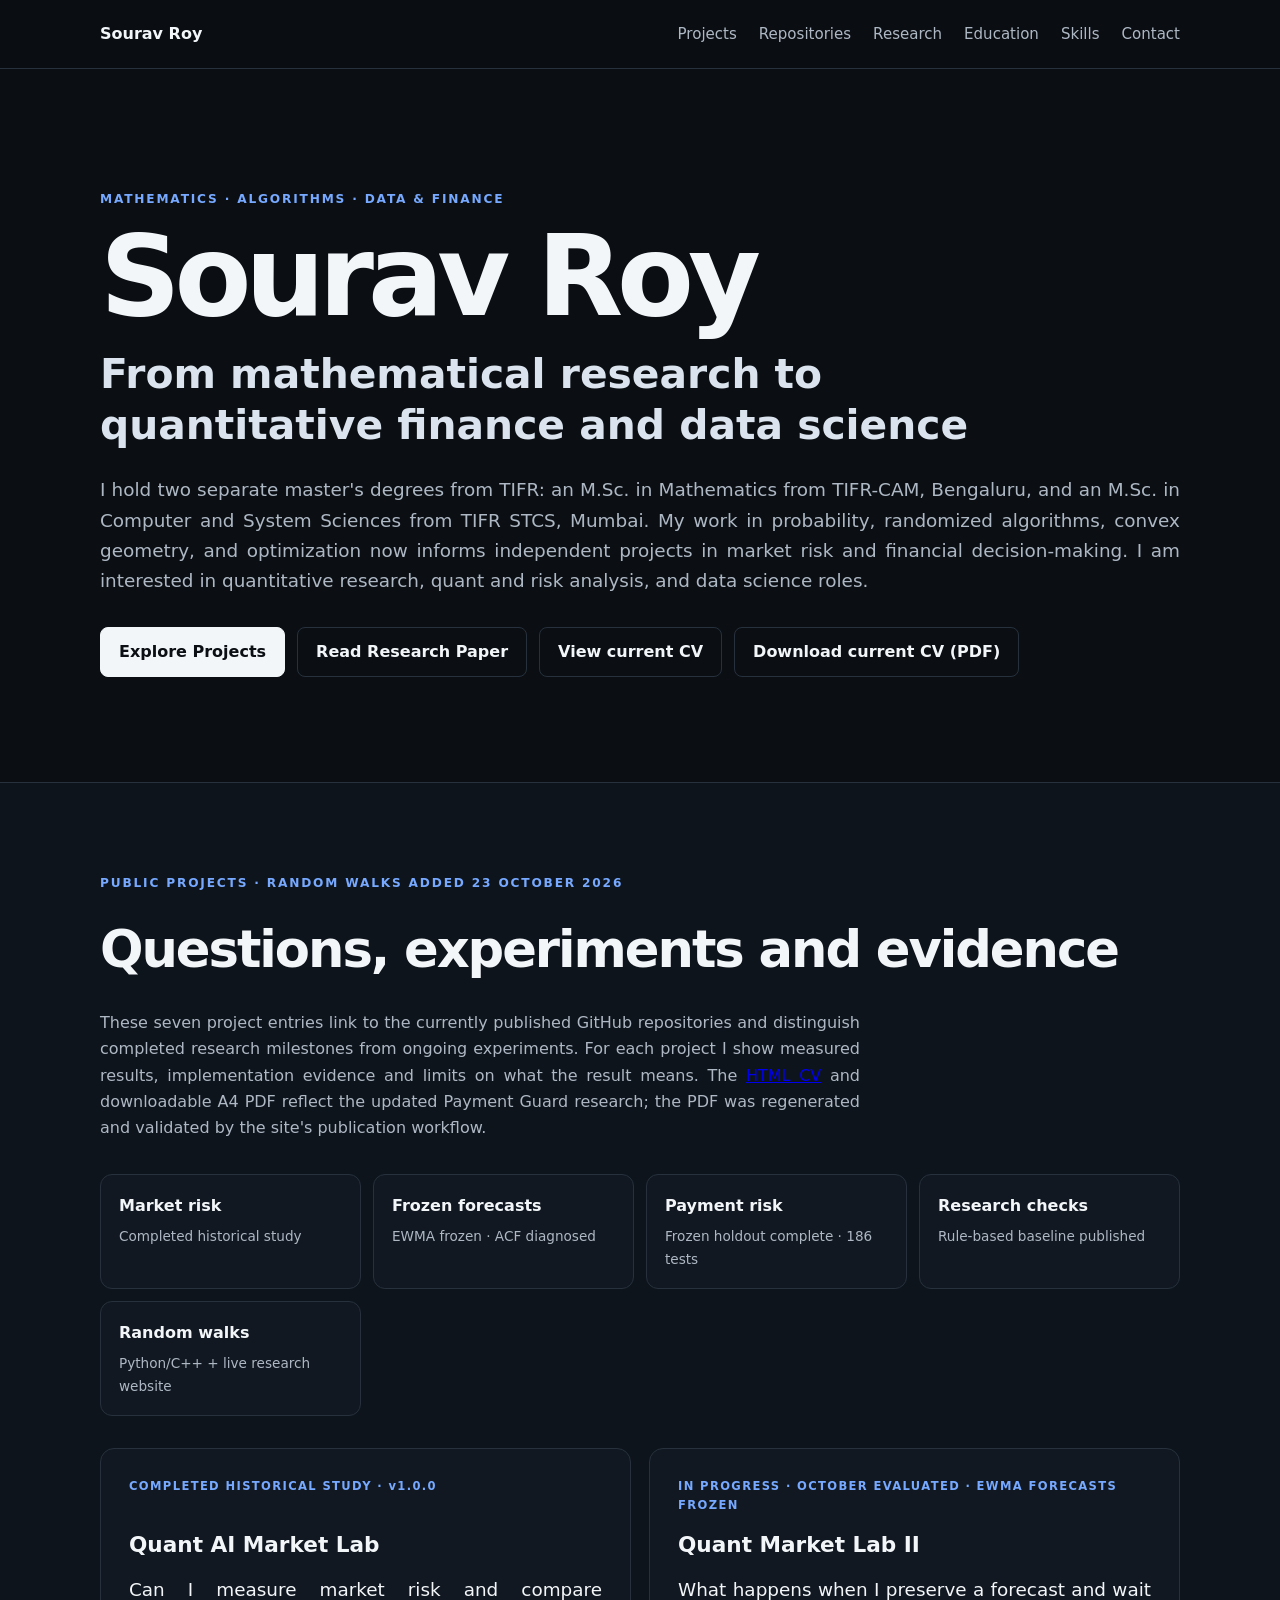
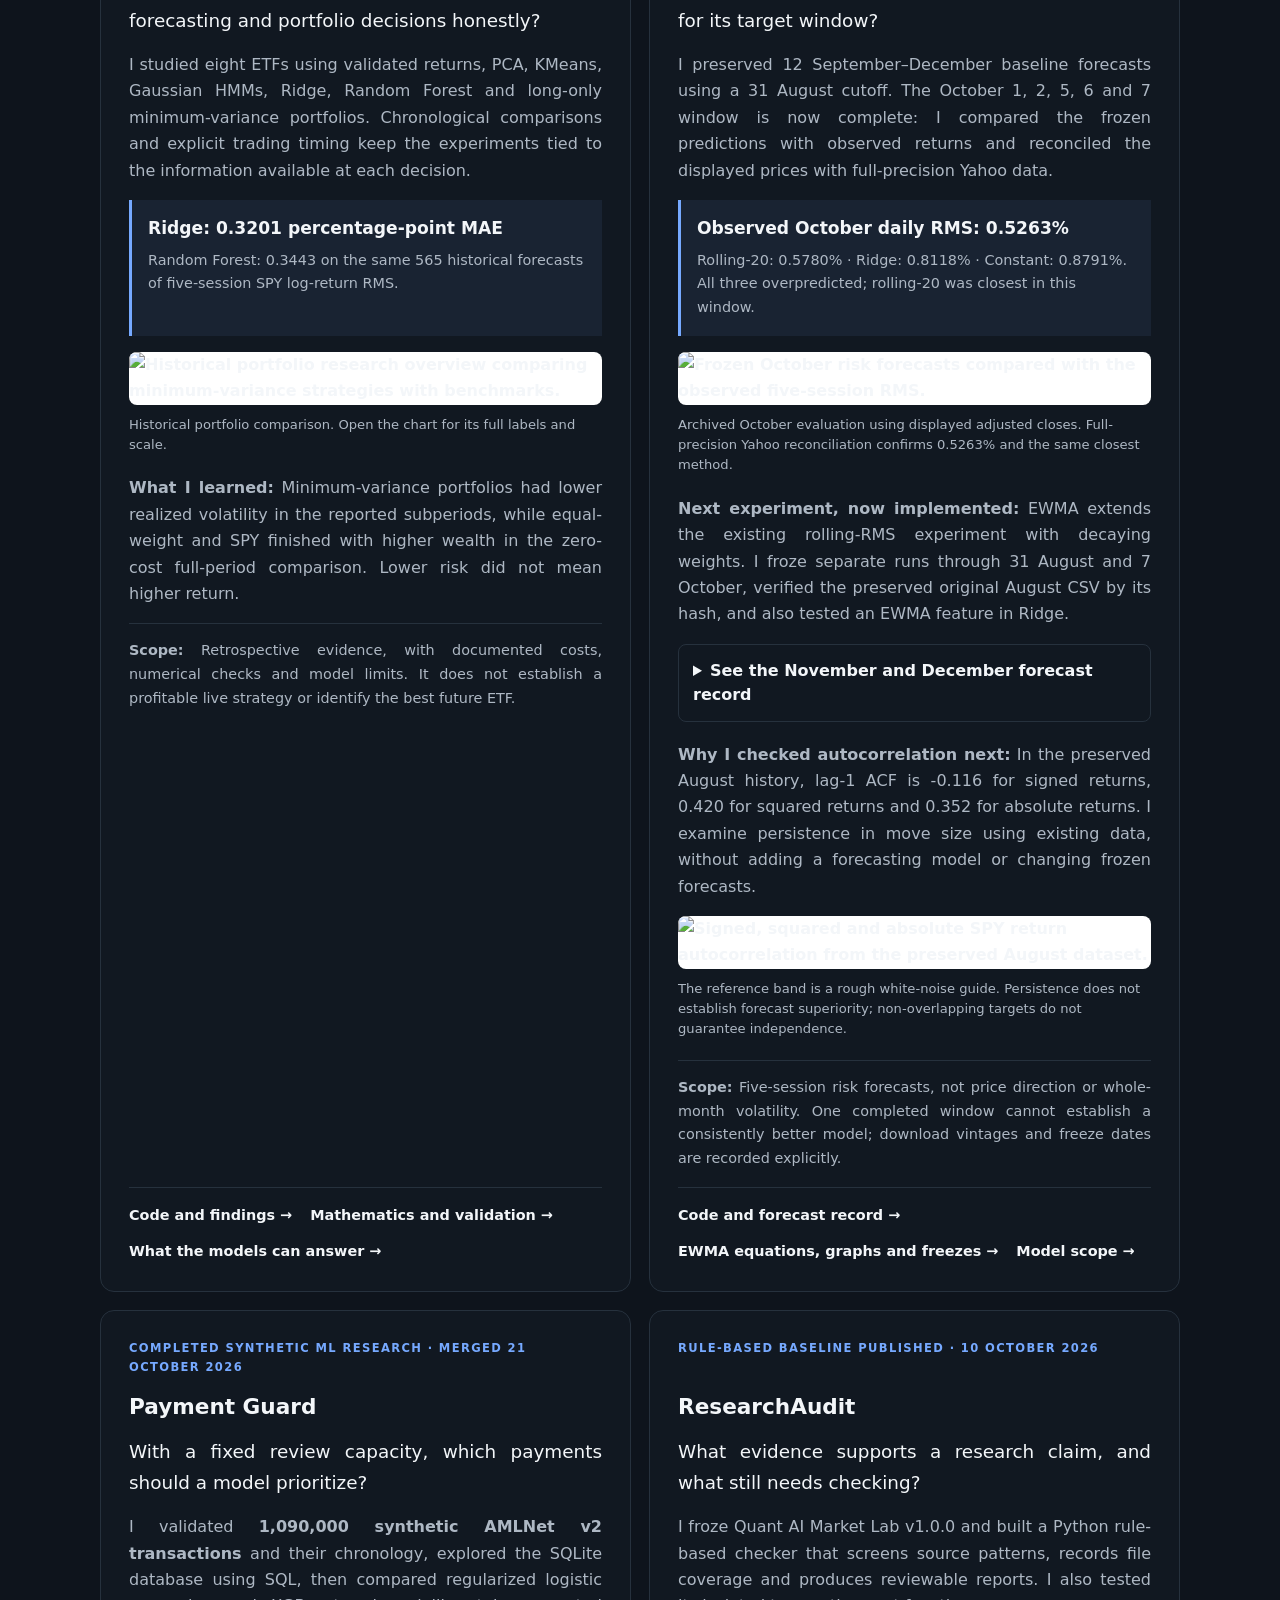
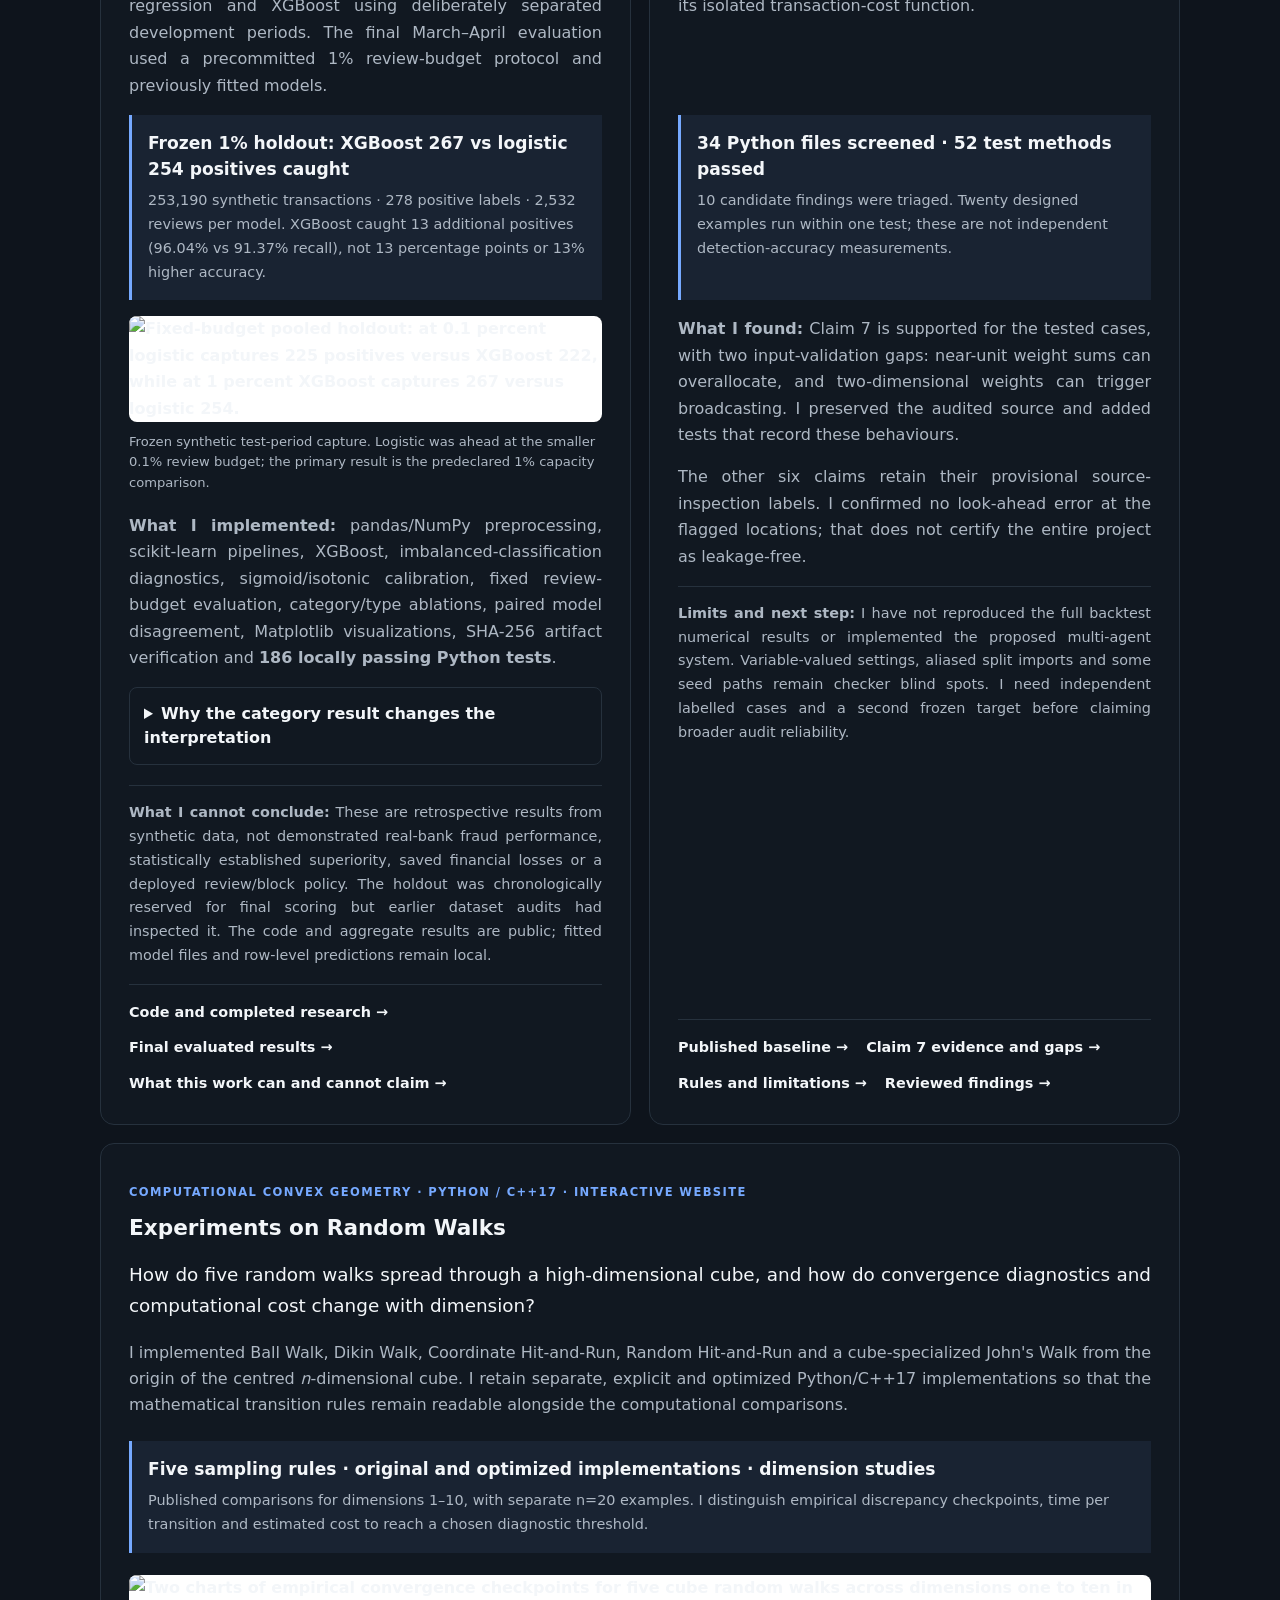
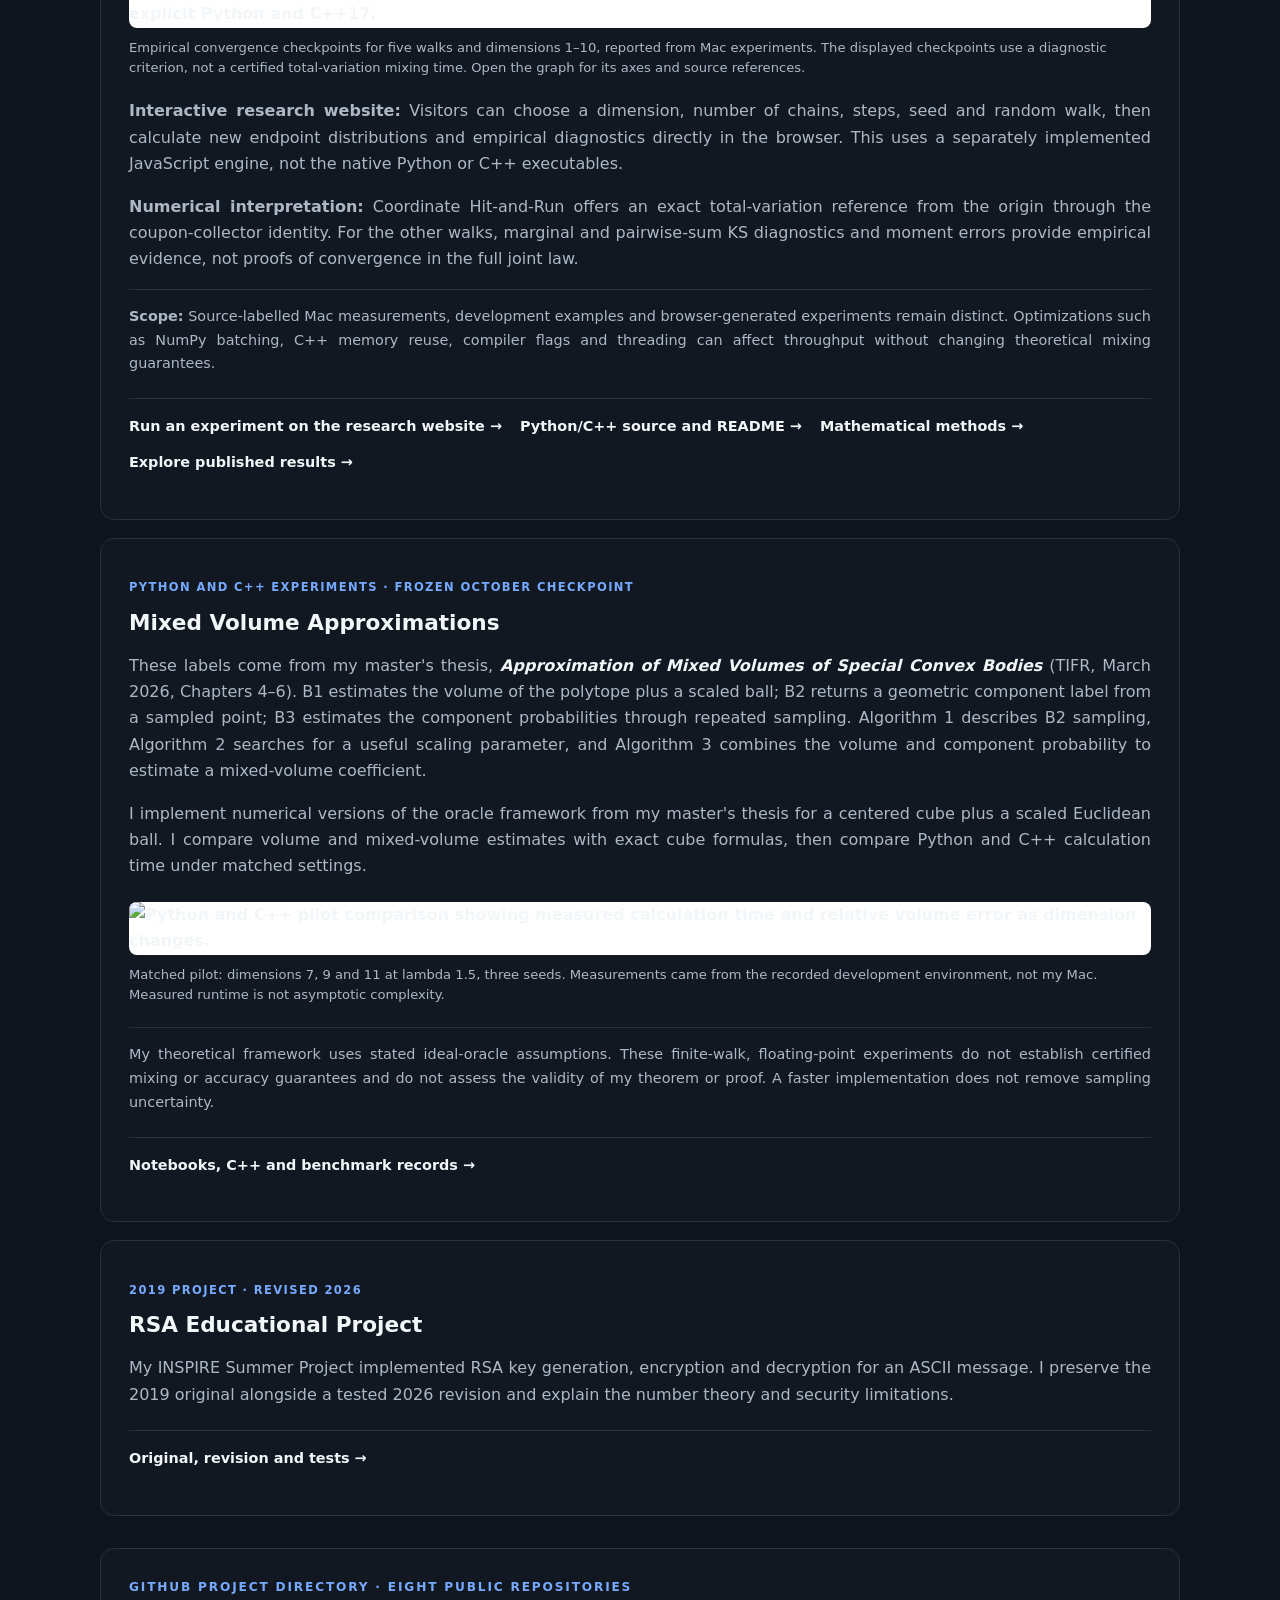
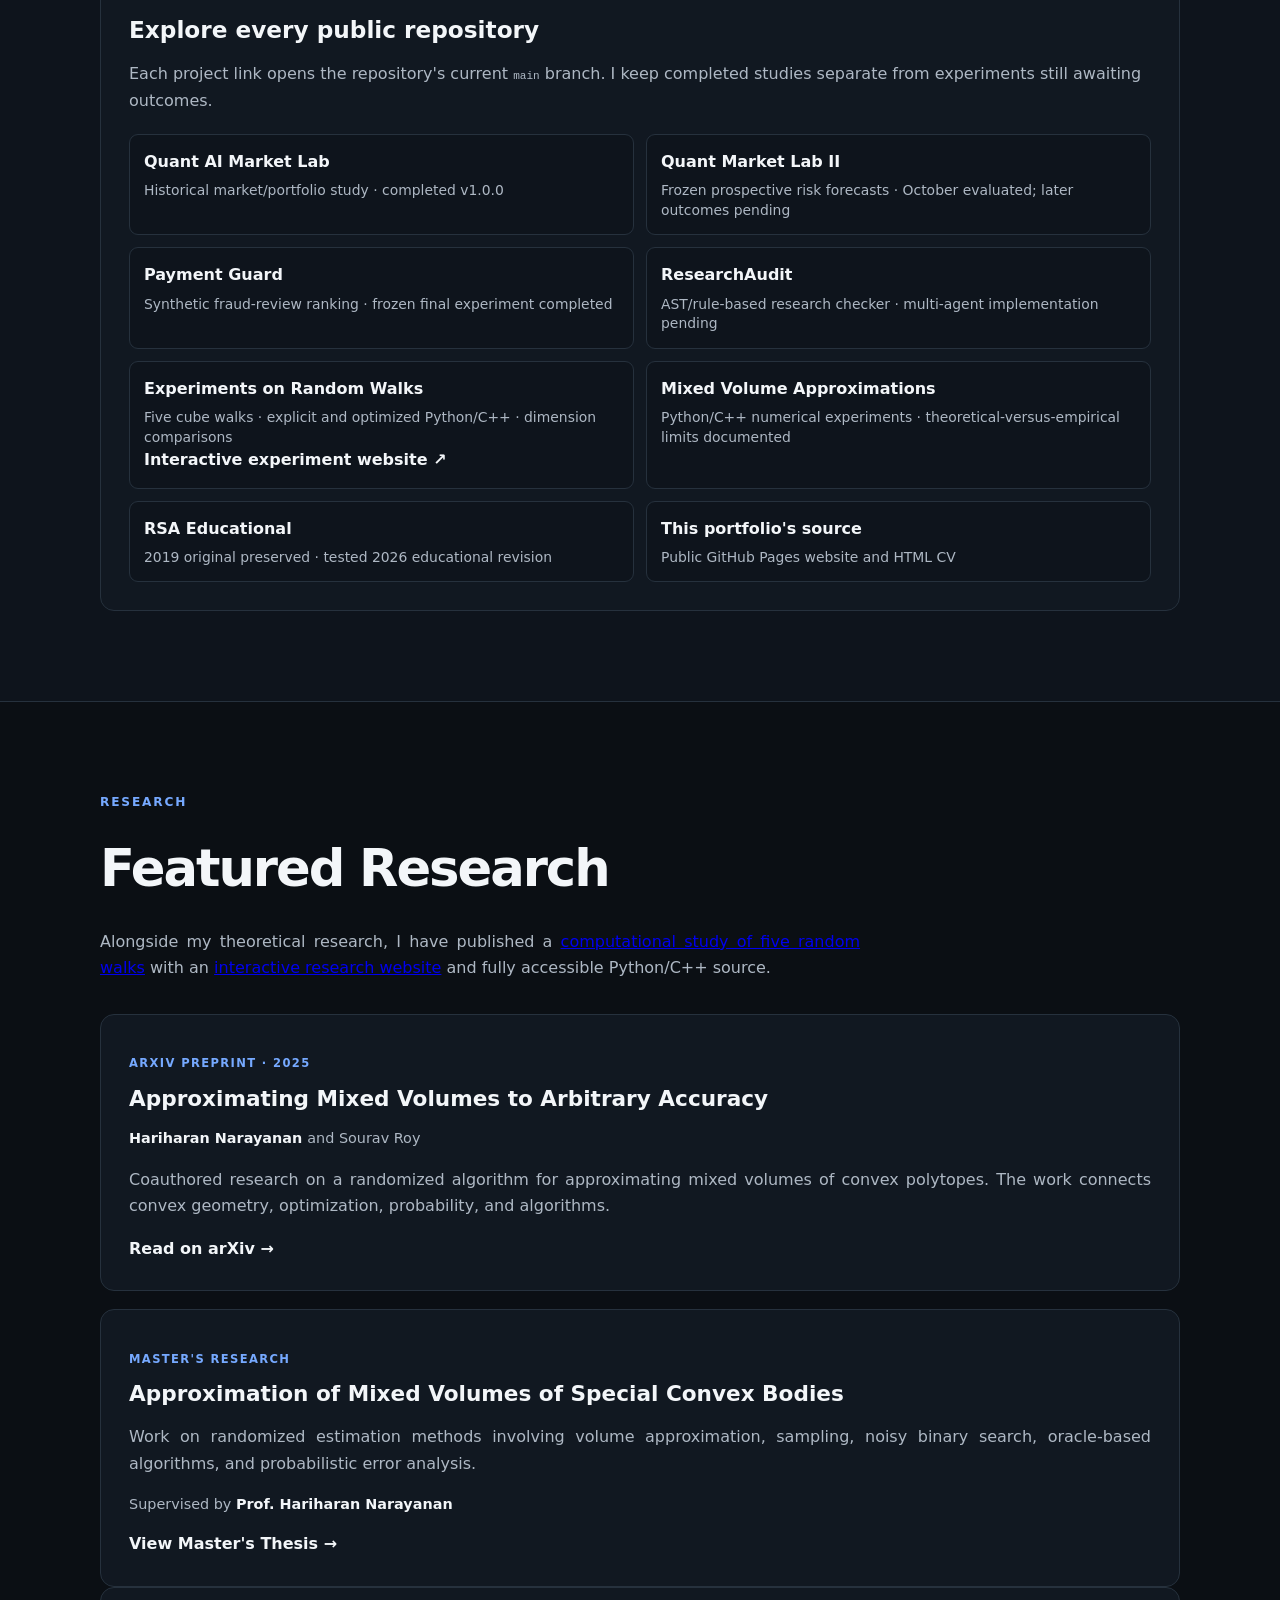
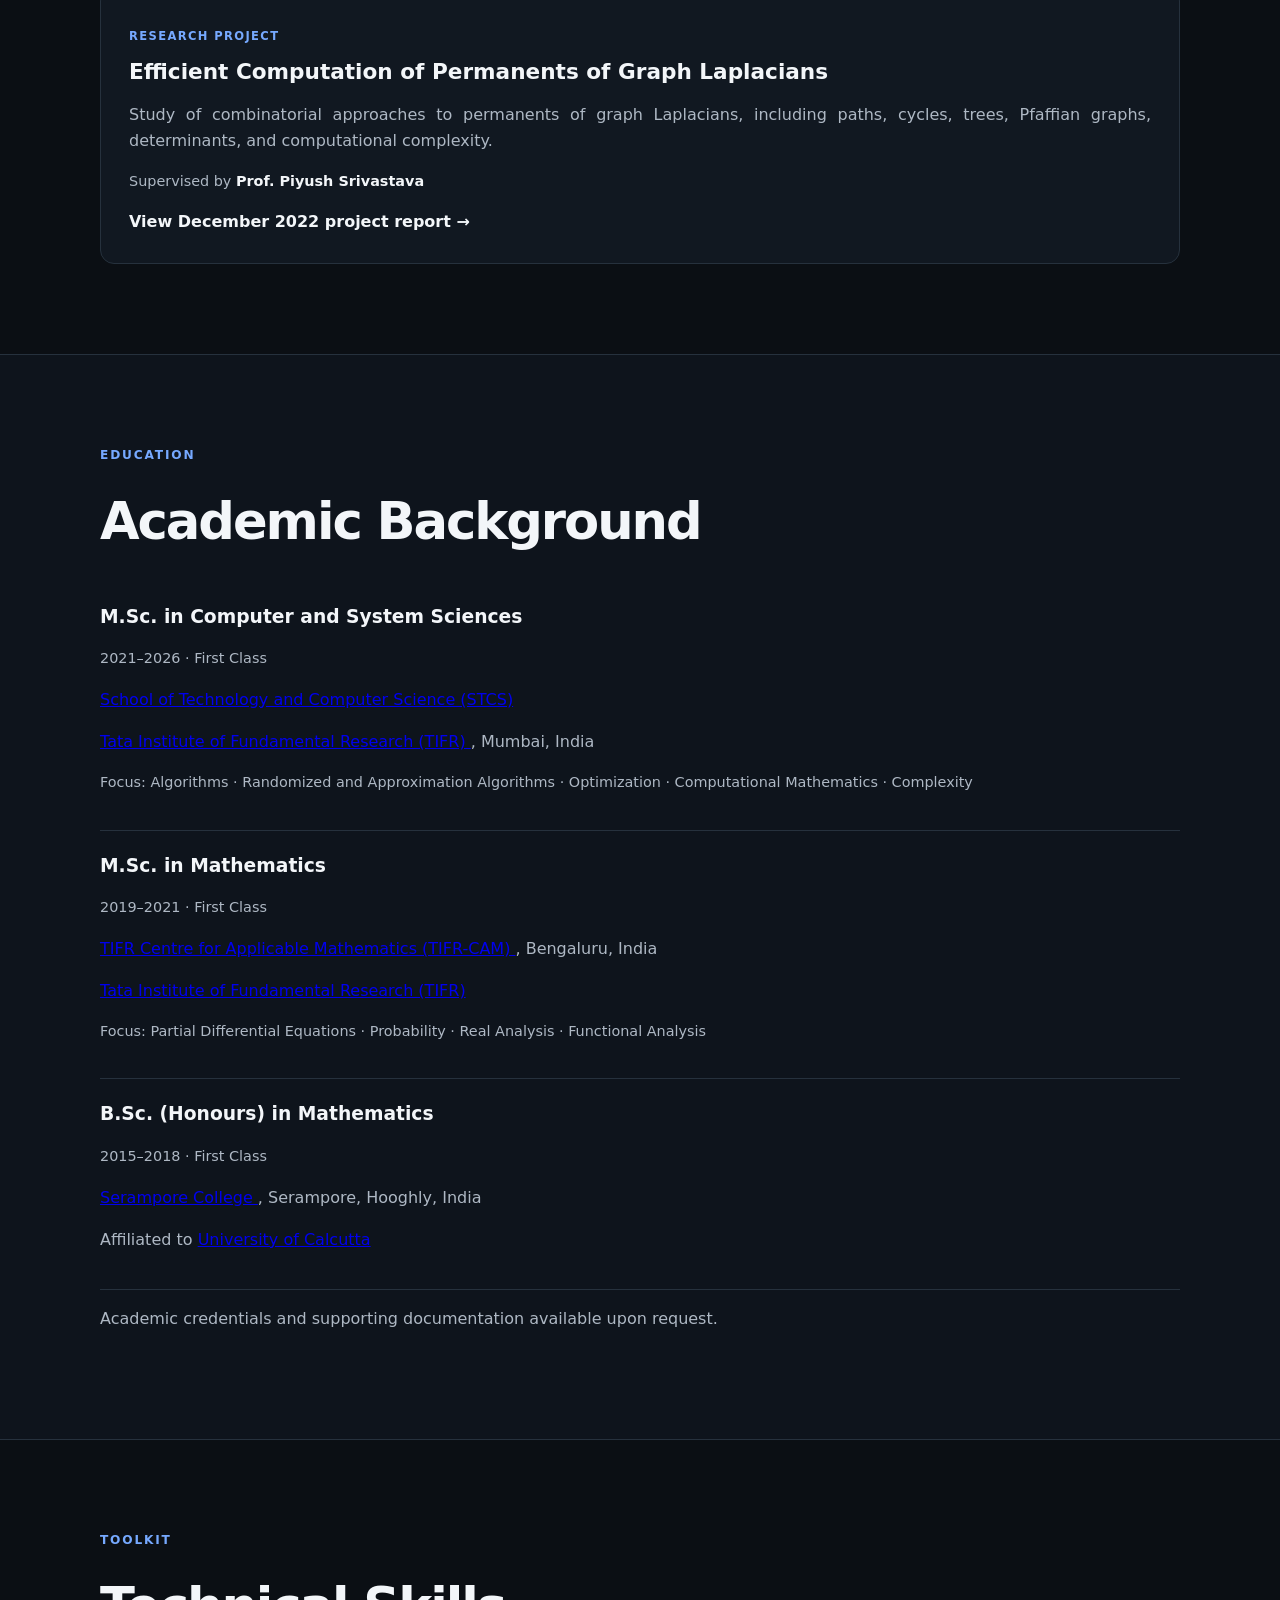
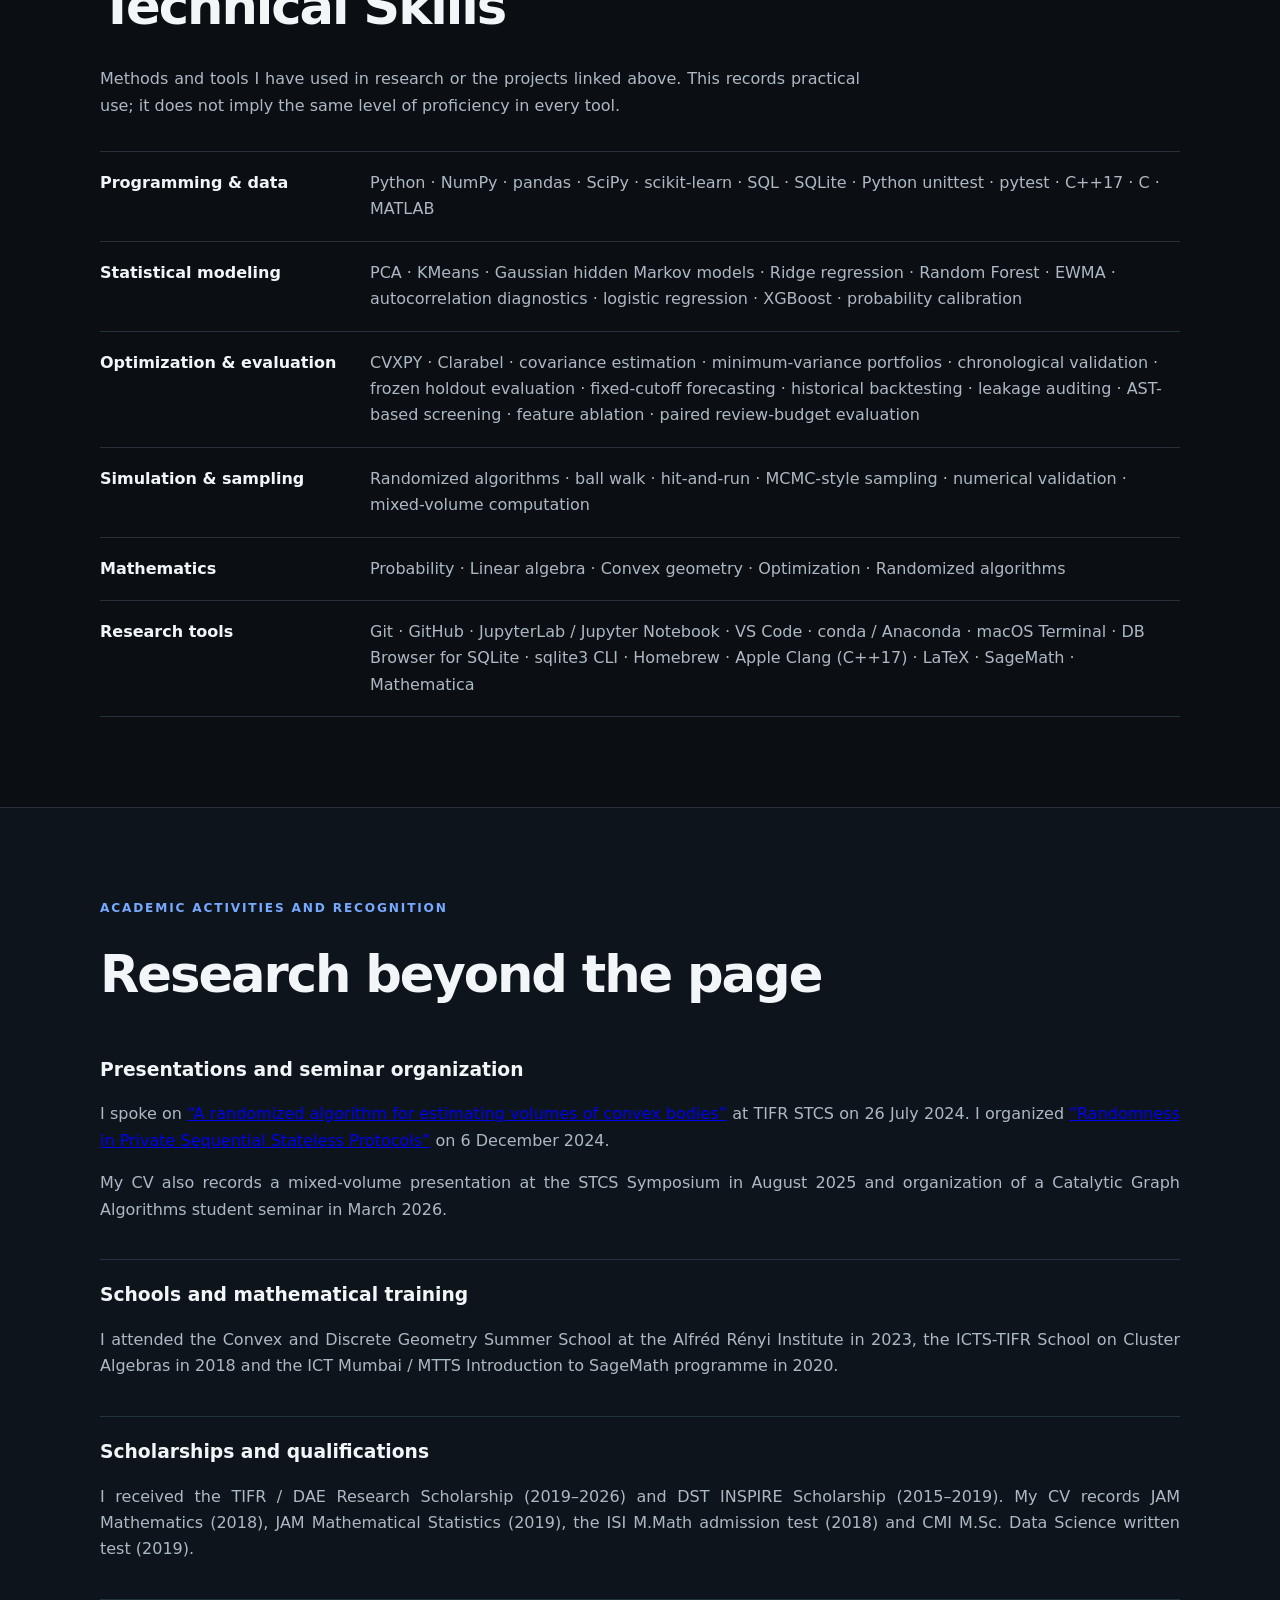
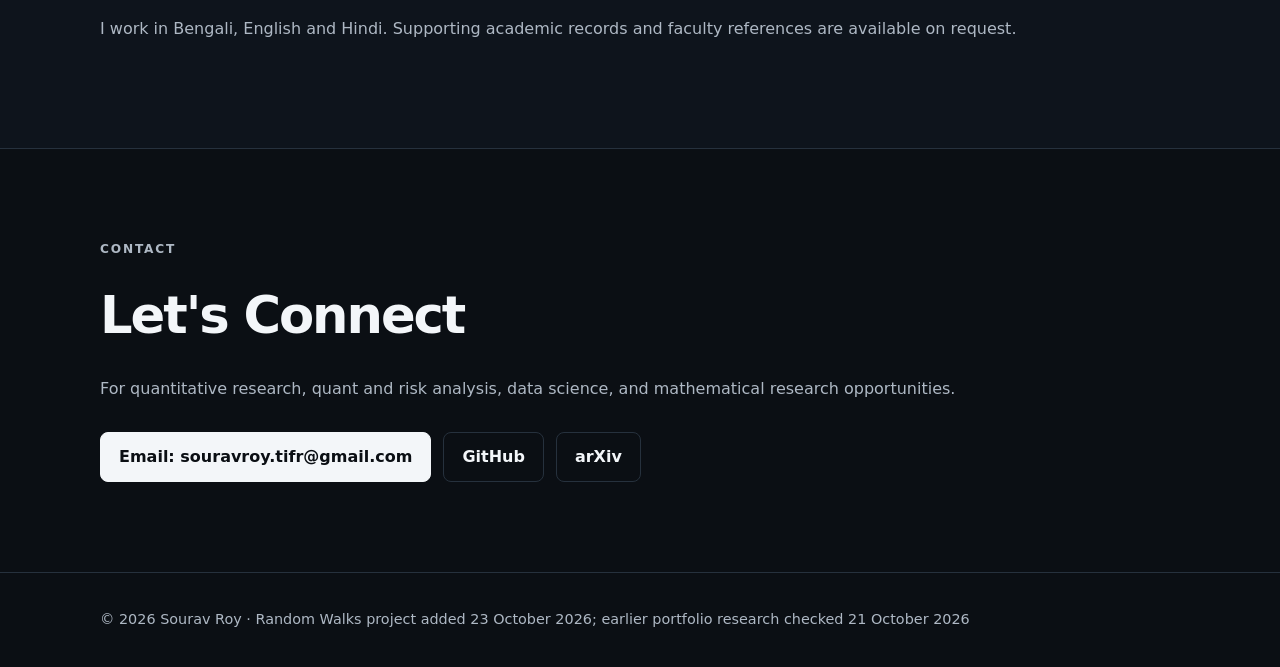
==== index.html @ 3e63dde4 "Added Random Walks research with GitHub and interactive website links to portfolio" ====
<!DOCTYPE html>
<html lang="en">
<head>
  <meta charset="UTF-8">
  <meta name="viewport" content="width=device-width, initial-scale=1.0">
  <meta name="description" content="Sourav Roy — mathematics, randomized algorithms, quantitative research and data science. Research projects in random walks, sampling algorithms, Python/C++, convex geometry, market risk, synthetic payment-risk ranking and computational auditing.">
  <title>Sourav Roy | Quantitative Research & Data Science</title>
  <link rel="stylesheet" href="style.css?v=20261023-random-walks">
</head>
<body>
<header class="nav"><div class="container nav-inner"><a class="brand" href="#home">Sourav Roy</a>
<nav aria-label="Main navigation"><a href="#projects">Projects</a><a href="#repositories">Repositories</a><a href="#research">Research</a><a href="#education">Education</a><a href="#skills">Skills</a><a href="#contact">Contact</a></nav></div></header>

<main>
<section id="home" class="hero container">
<p class="eyebrow">MATHEMATICS · ALGORITHMS · DATA &amp; FINANCE</p>
<h1>Sourav Roy</h1>
<h2>From mathematical research to quantitative finance and data science</h2>
<p class="lead">I hold two separate master's degrees from TIFR: an M.Sc. in Mathematics from TIFR-CAM, Bengaluru, and an M.Sc. in Computer and System Sciences from TIFR STCS, Mumbai. My work in probability, randomized algorithms, convex geometry, and optimization now informs independent projects in market risk and financial decision-making. I am interested in quantitative research, quant and risk analysis, and data science roles.</p>
<div class="buttons">
<a class="button primary" href="#projects">Explore Projects</a>
<a class="button" href="https://arxiv.org/abs/2508.19582" target="_blank" rel="noopener noreferrer">Read Research Paper</a>
<a class="button" href="cv.html" target="_blank" rel="noopener noreferrer">View current CV</a>
<a class="button" href="Sourav_Roy_CV.pdf" target="_blank" rel="noopener noreferrer">Download current CV (PDF)</a>
</div>
</section>

    


<section id="projects" class="section alt">
<div class="container">
<p class="eyebrow">PUBLIC PROJECTS · RANDOM WALKS ADDED 23 OCTOBER 2026</p>
<h2>Questions, experiments and evidence</h2>
<p class="section-intro">These seven project entries link to the currently published GitHub repositories and distinguish completed research milestones from ongoing experiments. For each project I show measured results, implementation evidence and limits on what the result means. The <a href="cv.html">HTML CV</a> and downloadable A4 PDF reflect the updated Payment Guard research; the PDF was regenerated and validated by the site's publication workflow.</p>
<div class="update-strip" aria-label="Current project milestones">
<a href="#market-lab"><strong>Market risk</strong><span>Completed historical study</span></a>
<a href="#market-lab-ii"><strong>Frozen forecasts</strong><span>EWMA frozen · ACF diagnosed</span></a>
<a href="#paymentguard"><strong>Payment risk</strong><span>Frozen holdout complete · 186 tests</span></a>
<a href="#researchaudit"><strong>Research checks</strong><span>Rule-based baseline published</span></a>
<a href="#random-walks"><strong>Random walks</strong><span>Python/C++ + live research website</span></a>
</div>
<div class="grid project-grid">
<article class="card" id="market-lab">
<p class="tag">COMPLETED HISTORICAL STUDY · v1.0.0</p>
<h3>Quant AI Market Lab</h3>
<p class="project-question">Can I measure market risk and compare forecasting and portfolio decisions honestly?</p>
<p>I studied eight ETFs using validated returns, PCA, KMeans, Gaussian HMMs, Ridge, Random Forest and long-only minimum-variance portfolios. Chronological comparisons and explicit trading timing keep the experiments tied to the information available at each decision.</p>
<div class="result-box"><strong>Ridge: 0.3201 percentage-point MAE</strong><span>Random Forest: 0.3443 on the same 565 historical forecasts of five-session SPY log-return RMS.</span></div>
<div class="project-body">
<figure><a href="https://github.com/Souravfrp/quant-ai-market-lab/blob/main/results/portfolio_research_overview.png"><img src="https://raw.githubusercontent.com/Souravfrp/quant-ai-market-lab/da89cad2e87a5e1c6d8c07e37131a020e24ae21d/results/portfolio_research_overview.png" alt="Historical portfolio research overview comparing minimum-variance strategies with benchmarks." loading="lazy"></a><figcaption>Historical portfolio comparison. Open the chart for its full labels and scale.</figcaption></figure>
<p><strong>What I learned:</strong> Minimum-variance portfolios had lower realized volatility in the reported subperiods, while equal-weight and SPY finished with higher wealth in the zero-cost full-period comparison. Lower risk did not mean higher return.</p>
<p class="scope"><strong>Scope:</strong> Retrospective evidence, with documented costs, numerical checks and model limits. It does not establish a profitable live strategy or identify the best future ETF.</p>
</div>
<p class="card-links"><a href="https://github.com/Souravfrp/quant-ai-market-lab">Code and findings →</a><a href="https://github.com/Souravfrp/quant-ai-market-lab/blob/main/docs/portfolio_mathematics_and_validation.md">Mathematics and validation →</a><a href="https://github.com/Souravfrp/quant-ai-market-lab/blob/main/docs/model_scope_and_limitations.md">What the models can answer →</a></p>
</article>
<article class="card" id="market-lab-ii">
<p class="tag">IN PROGRESS · OCTOBER EVALUATED · EWMA FORECASTS FROZEN</p>
<h3>Quant Market Lab II</h3>
<p class="project-question">What happens when I preserve a forecast and wait for its target window?</p>
<p>I preserved 12 September–December baseline forecasts using a 31 August cutoff. The October 1, 2, 5, 6 and 7 window is now complete: I compared the frozen predictions with observed returns and reconciled the displayed prices with full-precision Yahoo data.</p>
<div class="result-box"><strong>Observed October daily RMS: 0.5263%</strong><span>Rolling-20: 0.5780% · Ridge: 0.8118% · Constant: 0.8791%. All three overpredicted; rolling-20 was closest in this window.</span></div>
<div class="project-body">
<figure><a href="https://github.com/Souravfrp/quant-market-lab-ii/blob/main/results/figures/october_2026_baseline_evaluation.png"><img src="https://raw.githubusercontent.com/Souravfrp/quant-market-lab-ii/9d686a085f095f857af3d24ecf1a0df439294b16/results/figures/october_2026_baseline_evaluation.png" alt="Frozen October risk forecasts compared with the observed five-session RMS." loading="lazy"></a><figcaption>Archived October evaluation using displayed adjusted closes. Full-precision Yahoo reconciliation confirms 0.5263% and the same closest method.</figcaption></figure>
<p><strong>Next experiment, now implemented:</strong> EWMA extends the existing rolling-RMS experiment with decaying weights. I froze separate runs through 31 August and 7 October, verified the preserved original August CSV by its hash, and also tested an EWMA feature in Ridge.</p>
<details><summary>See the November and December forecast record</summary><div class="table-wrap"><table><caption>Daily RMS forecasts from the 7 October cutoff</caption><thead><tr><th>Target sessions</th><th>EWMA</th><th>Ridge + EWMA</th></tr></thead><tbody><tr><td>2–6 November</td><td>0.5287%</td><td>0.7430%</td></tr><tr><td>1–7 December</td><td>0.5287%</td><td>0.8169%</td></tr></tbody></table></div><figure><a href="https://github.com/Souravfrp/quant-market-lab-ii/blob/main/forecasts/2026-10-08-ewma-august-original-verified/figures/historical_mae.png"><img src="https://raw.githubusercontent.com/Souravfrp/quant-market-lab-ii/9d686a085f095f857af3d24ecf1a0df439294b16/forecasts/2026-10-08-ewma-august-original-verified/figures/historical_mae.png" alt="Historical mean absolute errors for baseline and EWMA models on 44 matched forecast windows." loading="lazy"></a><figcaption>Historical comparison from the verified original August dataset; future outcomes remain pending.</figcaption></figure><p>The augmented model has lower measured error in the historical comparison. The future windows remain pending. Newly calculated September/October EWMA results are retrospective; the earlier baseline forecasts retain their original timestamps.</p></details>
<p><strong>Why I checked autocorrelation next:</strong> In the preserved August history, lag-1 ACF is -0.116 for signed returns, 0.420 for squared returns and 0.352 for absolute returns. I examine persistence in move size using existing data, without adding a forecasting model or changing frozen forecasts.</p>
<figure><a href="https://github.com/Souravfrp/quant-market-lab-ii/blob/main/docs/autocorrelation_analysis.md"><img src="https://raw.githubusercontent.com/Souravfrp/quant-market-lab-ii/caad5f82064e835ddf8f12e192c5979fc5e29748/results/autocorrelation_2026-10-10/figures/acf.svg" alt="Signed, squared and absolute SPY return autocorrelation from the preserved August dataset." loading="lazy"></a><figcaption>The reference band is a rough white-noise guide. Persistence does not establish forecast superiority; non-overlapping targets do not guarantee independence.</figcaption></figure>
<p class="scope"><strong>Scope:</strong> Five-session risk forecasts, not price direction or whole-month volatility. One completed window cannot establish a consistently better model; download vintages and freeze dates are recorded explicitly.</p>
</div>
<p class="card-links"><a href="https://github.com/Souravfrp/quant-market-lab-ii">Code and forecast record →</a><a href="https://github.com/Souravfrp/quant-market-lab-ii/blob/main/docs/ewma_freeze_2026-10-08.md">EWMA equations, graphs and freezes →</a><a href="https://github.com/Souravfrp/quant-market-lab-ii/blob/main/docs/model_scope_and_limitations.md">Model scope →</a></p>
</article>
<article class="card" id="paymentguard">
<p class="tag">COMPLETED SYNTHETIC ML RESEARCH · MERGED 21 OCTOBER 2026</p>
<h3>Payment Guard</h3>
<p class="project-question">With a fixed review capacity, which payments should a model prioritize?</p>
<p>I validated <strong>1,090,000 synthetic AMLNet v2 transactions</strong> and their chronology, explored the SQLite database using SQL, then compared regularized logistic regression and XGBoost using deliberately separated development periods. The final March–April evaluation used a precommitted 1% review-budget protocol and previously fitted models.</p>
<div class="result-box"><strong>Frozen 1% holdout: XGBoost 267 vs logistic 254 positives caught</strong><span>253,190 synthetic transactions · 278 positive labels · 2,532 reviews per model. XGBoost caught 13 additional positives (96.04% vs 91.37% recall), not 13 percentage points or 13% higher accuracy.</span></div>
<div class="project-body">
<figure><a href="https://github.com/Souravfrp/payment-guard/blob/main/results/figures/final_holdout_v1/pooled_capture_budgets.svg"><img src="https://raw.githubusercontent.com/Souravfrp/payment-guard/3d5963783096052dd760b188610d63d81b99ca24/results/figures/final_holdout_v1/pooled_capture_budgets.svg" alt="Fixed-budget pooled holdout: at 0.1 percent logistic captures 225 positives versus XGBoost 222, while at 1 percent XGBoost captures 267 versus logistic 254." loading="lazy"></a><figcaption>Frozen synthetic test-period capture. Logistic was ahead at the smaller 0.1% review budget; the primary result is the predeclared 1% capacity comparison.</figcaption></figure>
<p><strong>What I implemented:</strong> pandas/NumPy preprocessing, scikit-learn pipelines, XGBoost, imbalanced-classification diagnostics, sigmoid/isotonic calibration, fixed review-budget evaluation, category/type ablations, paired model disagreement, Matplotlib visualizations, SHA-256 artifact verification and <strong>186 locally passing Python tests</strong>.</p>
<details><summary>Why the category result changes the interpretation</summary><p>At 1% capacity, full-feature XGBoost captured 267 positives, but its separately fitted no-category variant captured 169 and its no-category-and-type variant 141. The synthetic categorical fields have not been verified as available at real payment-decision time. The full review queues of XGBoost and logistic shared only 1,210 of 2,532 transactions.</p><figure><a href="https://github.com/Souravfrp/payment-guard/blob/main/results/figures/final_holdout_v1/feature_sensitivity.svg"><img src="https://raw.githubusercontent.com/Souravfrp/payment-guard/3d5963783096052dd760b188610d63d81b99ca24/results/figures/final_holdout_v1/feature_sensitivity.svg" alt="XGBoost and logistic ranking sensitivity to removal of category and transaction type." loading="lazy"></a><figcaption>Refitted feature-set sensitivity is descriptive, not a causal estimate of feature contributions or proof of leakage.</figcaption></figure></details>
<p class="scope"><strong>What I cannot conclude:</strong> These are retrospective results from synthetic data, not demonstrated real-bank fraud performance, statistically established superiority, saved financial losses or a deployed review/block policy. The holdout was chronologically reserved for final scoring but earlier dataset audits had inspected it. The code and aggregate results are public; fitted model files and row-level predictions remain local.</p>
</div>
<p class="card-links"><a href="https://github.com/Souravfrp/payment-guard">Code and completed research →</a><a href="https://github.com/Souravfrp/payment-guard/blob/main/docs/final_holdout_first_results.md">Final evaluated results →</a><a href="https://github.com/Souravfrp/payment-guard/blob/main/docs/what_this_project_can_and_cannot_claim.md">What this work can and cannot claim →</a></p>
</article>
<article class="card" id="researchaudit">
<p class="tag">RULE-BASED BASELINE PUBLISHED · 10 OCTOBER 2026</p>
<h3>ResearchAudit</h3>
<p class="project-question">What evidence supports a research claim, and what still needs checking?</p>
<p>I froze Quant AI Market Lab v1.0.0 and built a Python rule-based checker that screens source patterns, records file coverage and produces reviewable reports. I also tested its isolated transaction-cost function.</p>
<div class="result-box"><strong>34 Python files screened · 52 test methods passed</strong><span>10 candidate findings were triaged. Twenty designed examples run within one test; these are not independent detection-accuracy measurements.</span></div>
<div class="project-body">
<p><strong>What I found:</strong> Claim 7 is supported for the tested cases, with two input-validation gaps: near-unit weight sums can overallocate, and two-dimensional weights can trigger broadcasting. I preserved the audited source and added tests that record these behaviours.</p>
<p>The other six claims retain their provisional source-inspection labels. I confirmed no look-ahead error at the flagged locations; that does not certify the entire project as leakage-free.</p>
<p class="scope"><strong>Limits and next step:</strong> I have not reproduced the full backtest numerical results or implemented the proposed multi-agent system. Variable-valued settings, aliased split imports and some seed paths remain checker blind spots. I need independent labelled cases and a second frozen target before claiming broader audit reliability.</p>
</div>
<p class="card-links"><a href="https://github.com/Souravfrp/research-audit">Published baseline →</a><a href="https://github.com/Souravfrp/research-audit/blob/main/claims/claim_07_transaction_costs.md">Claim 7 evidence and gaps →</a><a href="https://github.com/Souravfrp/research-audit/blob/main/docs/rule_based_checker.md">Rules and limitations →</a><a href="https://github.com/Souravfrp/research-audit/blob/main/results/rule_checker_triage.md">Reviewed findings →</a></p>
</article>
<article class="card supplementary" id="random-walks">
<p class="tag">COMPUTATIONAL CONVEX GEOMETRY · PYTHON / C++17 · INTERACTIVE WEBSITE</p>
<h3>Experiments on Random Walks</h3>
<p class="project-question">How do five random walks spread through a high-dimensional cube, and how do convergence diagnostics and computational cost change with dimension?</p>
<p>I implemented Ball Walk, Dikin Walk, Coordinate Hit-and-Run, Random Hit-and-Run and a cube-specialized John's Walk from the origin of the centred <em>n</em>-dimensional cube. I retain separate, explicit and optimized Python/C++17 implementations so that the mathematical transition rules remain readable alongside the computational comparisons.</p>
<div class="result-box"><strong>Five sampling rules · original and optimized implementations · dimension studies</strong><span>Published comparisons for dimensions 1–10, with separate n=20 examples. I distinguish empirical discrepancy checkpoints, time per transition and estimated cost to reach a chosen diagnostic threshold.</span></div>
<div class="project-body">
<figure>
<a href="https://github.com/Souravfrp/Experiments-on-Random-Walks/blob/main/figures/dimension_study/n1_to_n10_convergence_python_cpp.svg" target="_blank" rel="noopener noreferrer"><img src="https://raw.githubusercontent.com/Souravfrp/Experiments-on-Random-Walks/b70532e09aa2d3bd3a513d400dea7617cdbaa42b/figures/dimension_study/n1_to_n10_convergence_python_cpp.svg" alt="Two charts of empirical convergence checkpoints for five cube random walks across dimensions one to ten in explicit Python and C++17." loading="lazy"></a>
<figcaption>Empirical convergence checkpoints for five walks and dimensions 1–10, reported from Mac experiments. The displayed checkpoints use a diagnostic criterion, not a certified total-variation mixing time. Open the graph for its axes and source references.</figcaption>
</figure>
<p><strong>Interactive research website:</strong> Visitors can choose a dimension, number of chains, steps, seed and random walk, then calculate new endpoint distributions and empirical diagnostics directly in the browser. This uses a separately implemented JavaScript engine, not the native Python or C++ executables.</p>
<p><strong>Numerical interpretation:</strong> Coordinate Hit-and-Run offers an exact total-variation reference from the origin through the coupon-collector identity. For the other walks, marginal and pairwise-sum KS diagnostics and moment errors provide empirical evidence, not proofs of convergence in the full joint law.</p>
<p class="scope"><strong>Scope:</strong> Source-labelled Mac measurements, development examples and browser-generated experiments remain distinct. Optimizations such as NumPy batching, C++ memory reuse, compiler flags and threading can affect throughput without changing theoretical mixing guarantees.</p>
</div>
<p class="card-links">
<a href="https://souravfrp.github.io/Experiments-on-Random-Walks/#run-experiment" target="_blank" rel="noopener noreferrer">Run an experiment on the research website →</a>
<a href="https://github.com/Souravfrp/Experiments-on-Random-Walks" target="_blank" rel="noopener noreferrer">Python/C++ source and README →</a>
<a href="https://github.com/Souravfrp/Experiments-on-Random-Walks/blob/main/docs/01_MATHEMATICAL_METHODS.md" target="_blank" rel="noopener noreferrer">Mathematical methods →</a>
<a href="https://souravfrp.github.io/Experiments-on-Random-Walks/#results" target="_blank" rel="noopener noreferrer">Explore published results →</a>
</p>
</article>
<article class="card supplementary" id="mixed-volume">
<p class="tag">PYTHON AND C++ EXPERIMENTS · FROZEN OCTOBER CHECKPOINT</p>
<h3>Mixed Volume Approximations</h3>
<p>These labels come from my master's thesis, <a href="Mixed_volume_thesis_pdf.pdf"><em>Approximation of Mixed Volumes of Special Convex Bodies</em></a> (TIFR, March 2026, Chapters 4–6). B1 estimates the volume of the polytope plus a scaled ball; B2 returns a geometric component label from a sampled point; B3 estimates the component probabilities through repeated sampling. Algorithm 1 describes B2 sampling, Algorithm 2 searches for a useful scaling parameter, and Algorithm 3 combines the volume and component probability to estimate a mixed-volume coefficient.</p>
<p>I implement numerical versions of the oracle framework from my master's thesis for a centered cube plus a scaled Euclidean ball. I compare volume and mixed-volume estimates with exact cube formulas, then compare Python and C++ calculation time under matched settings.</p>
<figure><a href="https://github.com/Souravfrp/estimates-of-mixed-volume-components/blob/main/results/dimension_comparison.svg"><img src="https://raw.githubusercontent.com/Souravfrp/estimates-of-mixed-volume-components/6cc23eb688a71d890b364fe3e589498e085d2d49/results/dimension_comparison.svg" alt="Python and C++ pilot comparison showing measured calculation time and relative volume error as dimension changes." loading="lazy"></a><figcaption>Matched pilot: dimensions 7, 9 and 11 at lambda 1.5, three seeds. Measurements came from the recorded development environment, not my Mac. Measured runtime is not asymptotic complexity.</figcaption></figure>
<p class="scope">My theoretical framework uses stated ideal-oracle assumptions. These finite-walk, floating-point experiments do not establish certified mixing or accuracy guarantees and do not assess the validity of my theorem or proof. A faster implementation does not remove sampling uncertainty.</p>
<p class="card-links"><a href="https://github.com/Souravfrp/estimates-of-mixed-volume-components">Notebooks, C++ and benchmark records →</a></p>
</article>
<article class="card supplementary">
<p class="tag">2019 PROJECT · REVISED 2026</p><h3>RSA Educational Project</h3>
<p>My INSPIRE Summer Project implemented RSA key generation, encryption and decryption for an ASCII message. I preserve the 2019 original alongside a tested 2026 revision and explain the number theory and security limitations.</p>
<p class="card-links"><a href="https://github.com/Souravfrp/rsa-educational">Original, revision and tests →</a></p>
</article>
</div>
<aside id="repositories" class="repo-directory" aria-labelledby="repo-list-title">
<p class="eyebrow">GITHUB PROJECT DIRECTORY · EIGHT PUBLIC REPOSITORIES</p>
<h3 id="repo-list-title">Explore every public repository</h3>
<p>Each project link opens the repository's current <code>main</code> branch. I keep completed studies separate from experiments still awaiting outcomes.</p>
<ul>
<li><a href="https://github.com/Souravfrp/quant-ai-market-lab">Quant AI Market Lab</a><span>Historical market/portfolio study · completed v1.0.0</span></li>
<li><a href="https://github.com/Souravfrp/quant-market-lab-ii">Quant Market Lab II</a><span>Frozen prospective risk forecasts · October evaluated; later outcomes pending</span></li>
<li><a href="https://github.com/Souravfrp/payment-guard">Payment Guard</a><span>Synthetic fraud-review ranking · frozen final experiment completed</span></li>
<li><a href="https://github.com/Souravfrp/research-audit">ResearchAudit</a><span>AST/rule-based research checker · multi-agent implementation pending</span></li>
<li><a href="https://github.com/Souravfrp/Experiments-on-Random-Walks">Experiments on Random Walks</a><span>Five cube walks · explicit and optimized Python/C++ · dimension comparisons</span><a class="demo-link" href="https://souravfrp.github.io/Experiments-on-Random-Walks/#run-experiment">Interactive experiment website ↗</a></li>
<li><a href="https://github.com/Souravfrp/estimates-of-mixed-volume-components">Mixed Volume Approximations</a><span>Python/C++ numerical experiments · theoretical-versus-empirical limits documented</span></li>
<li><a href="https://github.com/Souravfrp/rsa-educational">RSA Educational</a><span>2019 original preserved · tested 2026 educational revision</span></li>
<li><a href="https://github.com/Souravfrp/Souravfrp.github.io">This portfolio's source</a><span>Public GitHub Pages website and HTML CV</span></li>
</ul>
</aside>
</div></section>
<section id="research" class="section">
  <div class="container">

    <p class="eyebrow">RESEARCH</p>
    <h2>Featured Research</h2>
    <p class="section-intro">Alongside my theoretical research, I have published a <a href="#random-walks">computational study of five random walks</a> with an <a href="https://souravfrp.github.io/Experiments-on-Random-Walks/#run-experiment" target="_blank" rel="noopener noreferrer">interactive research website</a> and fully accessible Python/C++ source.</p>


    <!-- PUBLICATION -->
    <article class="card featured">

      <p class="tag">ARXIV PREPRINT · 2025</p>

      <h3>Approximating Mixed Volumes to Arbitrary Accuracy</h3>

      <p class="meta">
        <a href="https://www.tifr.res.in/~hariharan.narayanan/"
           target="_blank"
           rel="noopener noreferrer">
          Hariharan Narayanan
        </a>
        and Sourav Roy
      </p>

      <p>
        Coauthored research on a randomized algorithm for approximating mixed volumes of convex polytopes. The work connects convex geometry, optimization, probability, and algorithms.
      </p>

      <a href="https://arxiv.org/abs/2508.19582"
         target="_blank"
         rel="noopener noreferrer">
        Read on arXiv →
      </a>

    </article>
    
    <!-- MASTER'S RESEARCH -->
    <article class="card">

      <p class="tag">MASTER'S RESEARCH</p>

      <h3>Approximation of Mixed Volumes of Special Convex Bodies</h3>

      <p>
        Work on randomized estimation methods involving volume approximation,
        sampling, noisy binary search, oracle-based algorithms, and probabilistic
        error analysis.
      </p>

      <p class="meta">
        Supervised by
        <a href="https://www.tifr.res.in/~hariharan.narayanan/"
           target="_blank"
           rel="noopener noreferrer">
          Prof. Hariharan Narayanan
        </a>
      </p>

      <a href="Mixed_volume_thesis_pdf.pdf"
         target="_blank"
         rel="noopener noreferrer">
        View Master's Thesis →
      </a>

    </article>


    <!-- RESEARCH PROJECT -->
    <article class="card">

      <p class="tag">RESEARCH PROJECT</p>

      <h3>Efficient Computation of Permanents of Graph Laplacians</h3>

      <p>
        Study of combinatorial approaches to permanents of graph Laplacians,
        including paths, cycles, trees, Pfaffian graphs, determinants, and
        computational complexity.
      </p>

      <p class="meta">
        Supervised by
        <a href="https://www.tifr.res.in/~piyush.srivastava/"
           target="_blank"
           rel="noopener noreferrer">
          Prof. Piyush Srivastava
        </a>
      </p>

      <a href="research/permanents_graph_laplacians_2022.pdf"
         target="_blank"
         rel="noopener noreferrer">
        View December 2022 project report →
      </a>

    </article>


  </div>
</section>

<section id="education" class="section alt">
  <div class="container">

    <p class="eyebrow">EDUCATION</p>
    <h2>Academic Background</h2>

    <div class="timeline">

      <!-- M.Sc. Computer and System Sciences -->
      <article>
        <h3>M.Sc. in Computer and System Sciences</h3><p class="meta">2021–2026 · First Class</p>

        <p>
          <a href="https://www.tcs.tifr.res.in/web/"
             target="_blank"
             rel="noopener noreferrer">
            School of Technology and Computer Science (STCS)
          </a>
        </p>

        <p>
          <a href="https://www.tifr.res.in/"
             target="_blank"
             rel="noopener noreferrer">
            Tata Institute of Fundamental Research (TIFR)
          </a>,
          Mumbai, India
        </p>

        <p class="meta">
          Focus: Algorithms · Randomized and Approximation Algorithms ·
          Optimization · Computational Mathematics · Complexity
        </p>
      </article>


      <!-- M.Sc. Mathematics -->
      <article>
        <h3>M.Sc. in Mathematics</h3><p class="meta">2019–2021 · First Class</p>

        <p>
          <a href="https://www.math.tifrbng.res.in/"
             target="_blank"
             rel="noopener noreferrer">
            TIFR Centre for Applicable Mathematics (TIFR-CAM)
          </a>,
          Bengaluru, India
        </p>

        <p>
          <a href="https://www.tifr.res.in/"
             target="_blank"
             rel="noopener noreferrer">
            Tata Institute of Fundamental Research (TIFR)
          </a>
        </p>

        <p class="meta">
          Focus: Partial Differential Equations · Probability ·
          Real Analysis · Functional Analysis
        </p>
      </article>


      <!-- B.Sc. Mathematics -->
      <article>
        <h3>B.Sc. (Honours) in Mathematics</h3><p class="meta">2015–2018 · First Class</p>

        <p>
          <a href="https://seramporecollege.ac.in/"
             target="_blank"
             rel="noopener noreferrer">
            Serampore College
          </a>,
          Serampore, Hooghly, India
        </p>

        <p>
          Affiliated to
          <a href="https://www.caluniv.ac.in/"
             target="_blank"
             rel="noopener noreferrer">
            University of Calcutta
          </a>
        </p>
      </article>

    </div>

    <p class="note">
      Academic credentials and supporting documentation available upon request.
    </p>

  </div>
</section>
<section id="skills" class="section"><div class="container">
<p class="eyebrow">TOOLKIT</p><h2>Technical Skills</h2>
<p class="section-intro">Methods and tools I have used in research or the projects linked above. This records practical use; it does not imply the same level of proficiency in every tool.</p>
<div class="skills">
<div><strong>Programming &amp; data</strong><span>Python · NumPy · pandas · SciPy · scikit-learn · SQL · SQLite · Python unittest · pytest · C++17 · C · MATLAB</span></div>
<div><strong>Statistical modeling</strong><span>PCA · KMeans · Gaussian hidden Markov models · Ridge regression · Random Forest · EWMA · autocorrelation diagnostics · logistic regression · XGBoost · probability calibration</span></div>
<div><strong>Optimization &amp; evaluation</strong><span>CVXPY · Clarabel · covariance estimation · minimum-variance portfolios · chronological validation · frozen holdout evaluation · fixed-cutoff forecasting · historical backtesting · leakage auditing · AST-based screening · feature ablation · paired review-budget evaluation</span></div>
<div><strong>Simulation &amp; sampling</strong><span>Randomized algorithms · ball walk · hit-and-run · MCMC-style sampling · numerical validation · mixed-volume computation</span></div>
<div><strong>Mathematics</strong><span>Probability · Linear algebra · Convex geometry · Optimization · Randomized algorithms</span></div>
<div><strong>Research tools</strong><span>Git · GitHub · JupyterLab / Jupyter Notebook · VS Code · conda / Anaconda · macOS Terminal · DB Browser for SQLite · sqlite3 CLI · Homebrew · Apple Clang (C++17) · LaTeX · SageMath · Mathematica</span></div>
</div></div></section>





<section id="activities" class="section alt"><div class="container">
<p class="eyebrow">ACADEMIC ACTIVITIES AND RECOGNITION</p><h2>Research beyond the page</h2>
<div class="timeline">
<article><h3>Presentations and seminar organization</h3><p>I spoke on <a href="https://www.tcs.tifr.res.in/web/events/1457">“A randomized algorithm for estimating volumes of convex bodies”</a> at TIFR STCS on 26 July 2024. I organized <a href="https://www.tcs.tifr.res.in/web/events/1498">“Randomness in Private Sequential Stateless Protocols”</a> on 6 December 2024.</p><p>My CV also records a mixed-volume presentation at the STCS Symposium in August 2025 and organization of a Catalytic Graph Algorithms student seminar in March 2026.</p></article>
<article><h3>Schools and mathematical training</h3><p>I attended the Convex and Discrete Geometry Summer School at the Alfréd Rényi Institute in 2023, the ICTS-TIFR School on Cluster Algebras in 2018 and the ICT Mumbai / MTTS Introduction to SageMath programme in 2020.</p></article>
<article><h3>Scholarships and qualifications</h3><p>I received the TIFR / DAE Research Scholarship (2019–2026) and DST INSPIRE Scholarship (2015–2019). My CV records JAM Mathematics (2018), JAM Mathematical Statistics (2019), the ISI M.Math admission test (2018) and CMI M.Sc. Data Science written test (2019).</p></article>
</div><p class="note">I work in Bengali, English and Hindi. Supporting academic records and faculty references are available on request.</p>
</div></section>
<section id="contact" class="section"><div class="container contact">
<p class="eyebrow">CONTACT</p><h2>Let's Connect</h2>
<p>For quantitative research, quant and risk analysis, data science, and mathematical research opportunities.</p>
<div class="buttons"><a class="button primary" href="mailto:souravroy.tifr@gmail.com">Email: souravroy.tifr@gmail.com</a>
<a class="button" href="https://github.com/Souravfrp" target="_blank" rel="noopener noreferrer">GitHub</a>
<a class="button" href="https://arxiv.org/abs/2508.19582" target="_blank" rel="noopener noreferrer">arXiv</a></div>
</div></section>
</main>

<footer><div class="container">© 2026 Sourav Roy · Random Walks project added 23 October 2026; earlier portfolio research checked 21 October 2026</div></footer>
</body>
</html>
---- style.css ----
*{box-sizing:border-box}html{scroll-behavior:smooth}
:root{--bg:#0b0f14;--panel:#111821;--panel2:#0e141c;--text:#f3f6f9;--muted:#aeb8c4;--line:#26313d;--accent:#76a9ff}
body{margin:0;background:var(--bg);color:var(--text);font-family:Inter,ui-sans-serif,system-ui,-apple-system,BlinkMacSystemFont,"Segoe UI",sans-serif;line-height:1.65}
.container{width:min(1080px,90%);margin:auto}.nav{position:sticky;top:0;z-index:20;background:rgba(11,15,20,.92);backdrop-filter:blur(12px);border-bottom:1px solid var(--line)}
.nav-inner{min-height:68px;display:flex;align-items:center;justify-content:space-between;gap:24px}.brand{font-weight:800;color:var(--text);text-decoration:none}
nav{display:flex;gap:22px;flex-wrap:wrap}nav a{color:var(--muted);text-decoration:none;font-size:.94rem}nav a:hover{color:var(--text)}
.hero{padding:120px 0 105px}.eyebrow{letter-spacing:.15em;font-size:.76rem;font-weight:800;color:var(--accent);margin:0 0 14px}
h1{font-size:clamp(3.5rem,10vw,7rem);line-height:.95;margin:0 0 20px;letter-spacing:-.055em}.hero h2{font-size:clamp(1.5rem,4vw,2.55rem);margin:0 0 24px;color:#dbe4ee}
.lead{max-width:790px;font-size:1.15rem;color:var(--muted)}.buttons{display:flex;gap:12px;flex-wrap:wrap;margin-top:30px}
.button{display:inline-block;padding:11px 18px;border:1px solid var(--line);border-radius:8px;color:var(--text);text-decoration:none;font-weight:700}.button:hover{border-color:#70849a}.primary{background:var(--text);color:var(--bg);border-color:var(--text)}
.section{padding:90px 0;border-top:1px solid var(--line)}.alt{background:var(--panel2)}.section h2{font-size:clamp(2rem,5vw,3.2rem);letter-spacing:-.04em;margin:0 0 18px}.section-intro{max-width:760px;color:var(--muted);margin:0 0 32px}.section{scroll-margin-top:68px}
.grid{display:grid;grid-template-columns:repeat(2,minmax(0,1fr));gap:18px}.card{border:1px solid var(--line);background:var(--panel);padding:28px;border-radius:14px}.card.featured{margin-bottom:18px}
.card h3{font-size:1.35rem;line-height:1.3;margin:5px 0 12px}.card p{color:var(--muted)}.card a{color:var(--text);font-weight:800;text-decoration:none}.card a:hover{text-decoration:underline}.card-links{display:flex;gap:10px 20px;flex-wrap:wrap;margin-top:22px}.card-links a{display:inline-block}.tag{font-size:.72rem!important;letter-spacing:.12em;font-weight:800;color:var(--accent)!important}.meta{font-size:.9rem}
.skills{border-top:1px solid var(--line)}.skills div{display:grid;grid-template-columns:250px 1fr;gap:20px;padding:18px 0;border-bottom:1px solid var(--line)}.skills span{color:var(--muted)}
.timeline article{padding:20px 0;border-bottom:1px solid var(--line)}.timeline h3{margin:0 0 4px}.timeline p,.note,.contact p{color:var(--muted)}
footer{padding:35px 0;border-top:1px solid var(--line);color:var(--muted);font-size:.9rem}
@media(max-width:720px){.nav-inner{padding:12px 0;align-items:flex-start;flex-direction:column;gap:6px}nav{gap:8px 16px}nav a{font-size:.86rem}.hero{padding:76px 0 70px}.section{scroll-margin-top:118px}.grid{grid-template-columns:1fr}.skills div{grid-template-columns:1fr;gap:6px}}

:focus-visible{outline:2px solid var(--accent);outline-offset:4px}


/* Current research: evidence first, with readable figures and explicit scope. */
html { scroll-behavior: smooth; scroll-padding-top: 110px; }
.update-strip { display:grid; grid-template-columns:repeat(4,1fr); gap:12px; margin:28px 0 32px; }
.update-strip a { padding:18px; border:1px solid var(--line); border-radius:12px; text-decoration:none; background:var(--panel); }
.update-strip strong, .update-strip span, .result-box strong, .result-box span { display:block; }
.update-strip span { font-size:.85rem; color:var(--muted); margin-top:6px; }
.project-grid { align-items:start; }
.project-question { color:var(--text)!important; font-size:1.15rem; }
.result-box { background:rgba(118,169,255,.08); border-left:3px solid var(--accent); padding:16px; margin:22px 0; }
.result-box strong { font-size:1.07rem; line-height:1.5; }
.result-box span { color:var(--muted); font-size:.9rem; margin-top:7px; }
.card figure { margin:22px 0; }
.card figure img { display:block; width:100%; height:auto; border-radius:8px; background:#fff; }
.card figcaption { color:var(--muted); font-size:.82rem; line-height:1.55; margin-top:10px; }
.card .scope, .branch-note { border-top:1px solid var(--line); padding-top:15px; font-size:.9rem; }
.card-links { display:flex; flex-wrap:wrap; gap:12px 18px; }
.card-links a { font-size:.9rem; }
.card details { border:1px solid var(--line); border-radius:8px; padding:14px; margin:20px 0; }
.card summary { cursor:pointer; font-weight:600; line-height:1.5; }
.table-wrap { overflow-x:auto; }
.card table { width:100%; border-collapse:collapse; font-size:.85rem; margin-top:12px; }
.card caption { text-align:left; padding:10px 0; color:var(--muted); }
.card th, .card td { padding:10px 5px; text-align:left; border-bottom:1px solid var(--line); }
.claim-list { list-style:none; padding:0; margin:24px 0; }
.claim-list li { display:flex; justify-content:space-between; gap:14px; padding:12px 0; border-bottom:1px solid var(--line); font-size:.9rem; }
.claim-list b { color:#a3e2c1; font-size:.8rem; white-space:nowrap; }
.claim-list .pending b { color:#ffd18a; }
.supplementary { grid-column:1/-1; }
@media(max-width:900px) { .update-strip { grid-template-columns:repeat(2,1fr); } }
@media(max-width:720px) { .project-grid .card { padding:22px; } .claim-list li { gap:8px; } }
@media(prefers-reduced-motion:reduce) { html { scroll-behavior:auto; } }

.update-strip a { color:var(--text); }

/* Shared rows align paired project headings, summaries and evidence. */
.project-grid{align-items:stretch}
.project-grid>article.card:not(.supplementary){
 display:grid;grid-template-columns:minmax(0,1fr);
 grid-template-rows:subgrid;grid-row:span 7;row-gap:16px;
}
.project-grid>article.card:not(.supplementary)>*{margin:0;min-width:0}
.project-grid>article.card:not(.supplementary)>.tag{align-self:start}
.project-grid>article.card:not(.supplementary)>.result-box{align-self:stretch}
.project-body>p{margin:0 0 16px}
.project-body>figure{margin:0 0 20px}
.project-body>details{margin:0 0 20px}
.project-body>:last-child{margin-bottom:0}
.project-grid .card-links{align-self:end;padding-top:16px;border-top:1px solid var(--line)}
@supports not (grid-template-rows:subgrid){
 .project-grid>article.card:not(.supplementary){display:flex;flex-direction:column;gap:16px}
 .project-grid>article.card:not(.supplementary)>.project-body{flex:1}
}
@media(max-width:720px){
 .project-grid>article.card:not(.supplementary){
  display:flex;flex-direction:column;gap:16px;grid-row:auto;
 }
 .project-grid .card-links{align-self:stretch}
}

/* Align prose to both edges of its content column on wider screens. */
.hero h2{max-width:100%;line-height:1.25;text-wrap:balance}
.hero .lead{max-width:100%}
@media(min-width:721px){
 .lead,.section-intro,.card p:not(.tag):not(.card-links),
 .project-body p,.timeline p:not(.meta),.note,.contact>p{
  text-align:justify;text-align-last:left;
 }
}
@media(max-width:720px){
 .lead,.section-intro,.card p,.timeline p,.note,.contact>p{
  text-align:left;
 }
}

/* Public repository directory: same visual system as the project cards. */
.repo-directory{margin-top:32px;padding:28px;border:1px solid var(--line);border-radius:14px;background:var(--panel)}
.repo-directory h3{font-size:1.45rem;margin:0 0 12px;color:var(--text)}
.repo-directory>p:not(.eyebrow){color:var(--muted);margin:0 0 20px}
.repo-directory ul{display:grid;grid-template-columns:repeat(2,minmax(0,1fr));gap:12px;list-style:none;margin:0;padding:0}
.repo-directory li{border:1px solid var(--line);border-radius:9px;padding:14px;background:var(--panel2);min-width:0}
.repo-directory li a{display:block;font-weight:700;color:var(--text);text-decoration:none}
.repo-directory li a:hover{text-decoration:underline}
.repo-directory li span{display:block;margin-top:6px;font-size:.87rem;color:var(--muted);line-height:1.4}
.repo-directory code{font-size:.85em}
#repositories{scroll-margin-top:105px}
@media(max-width:720px){.repo-directory{padding:20px}.repo-directory ul{grid-template-columns:1fr}}
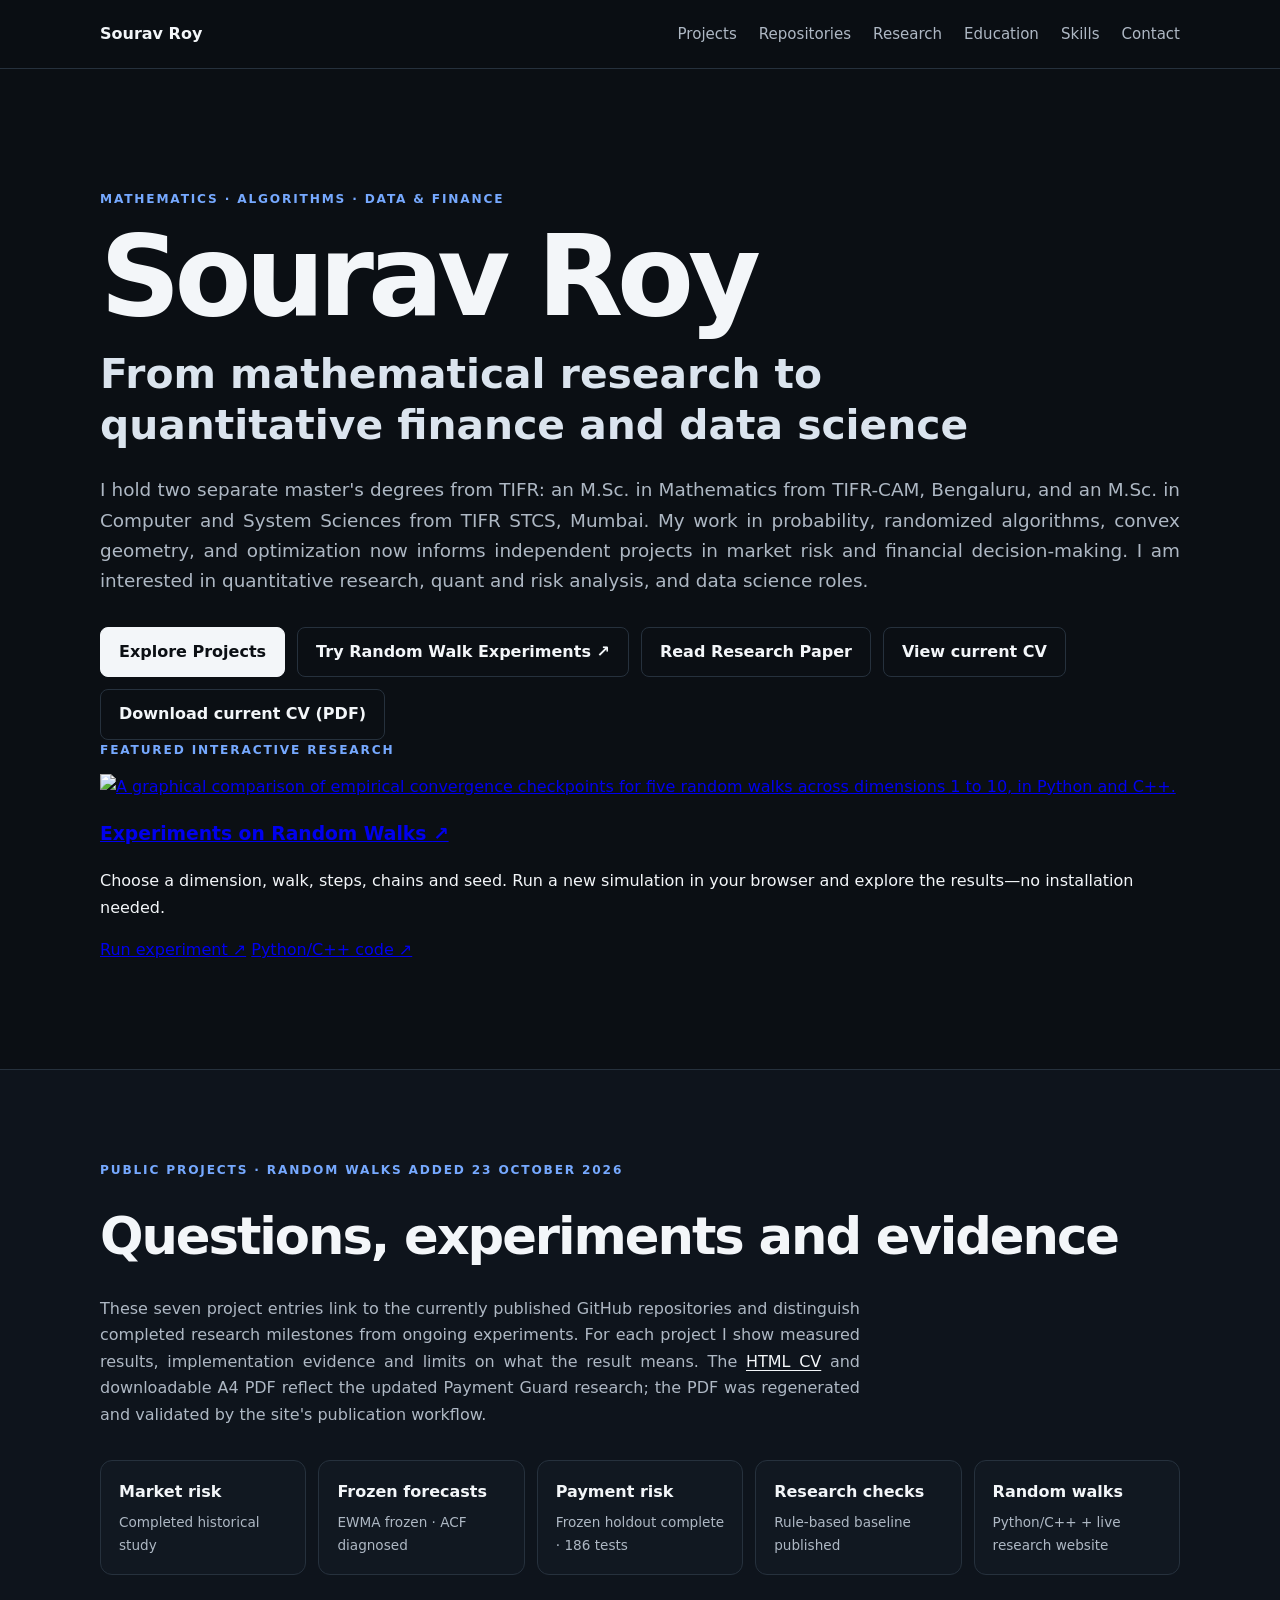
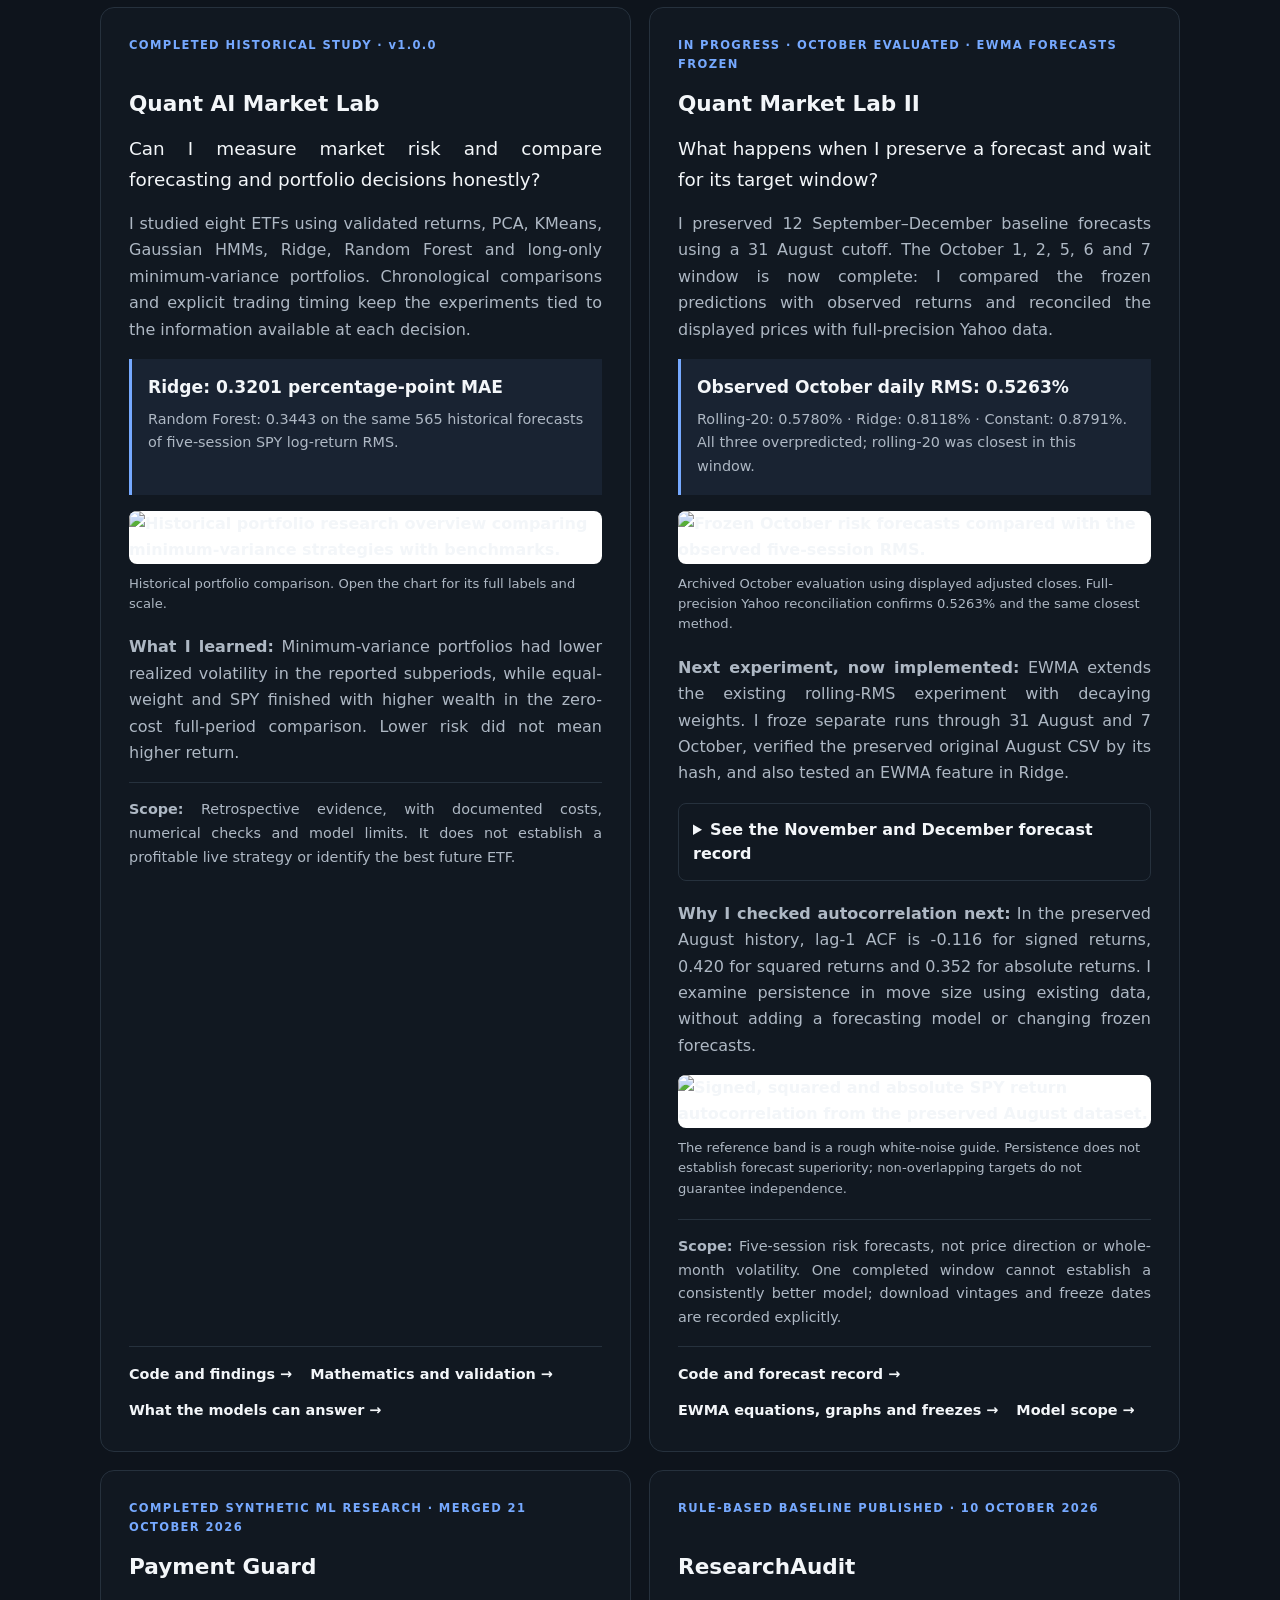
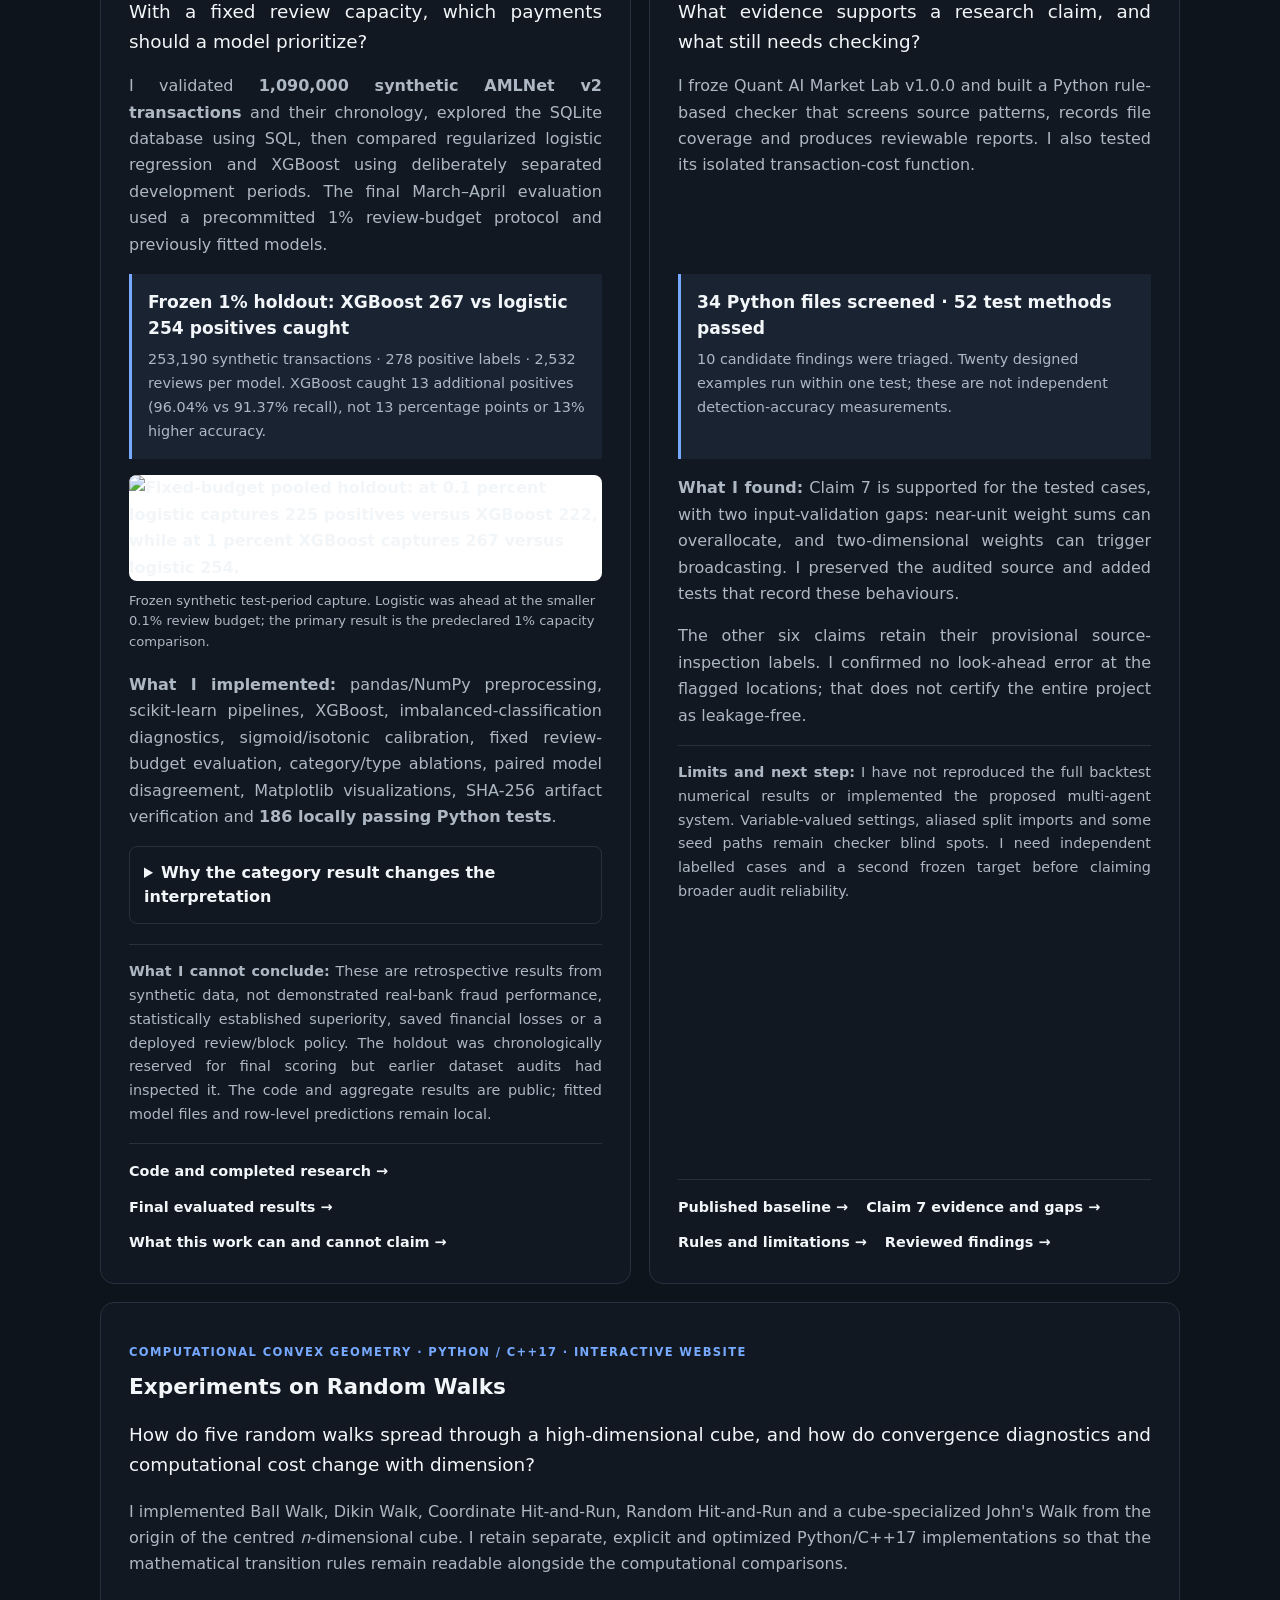
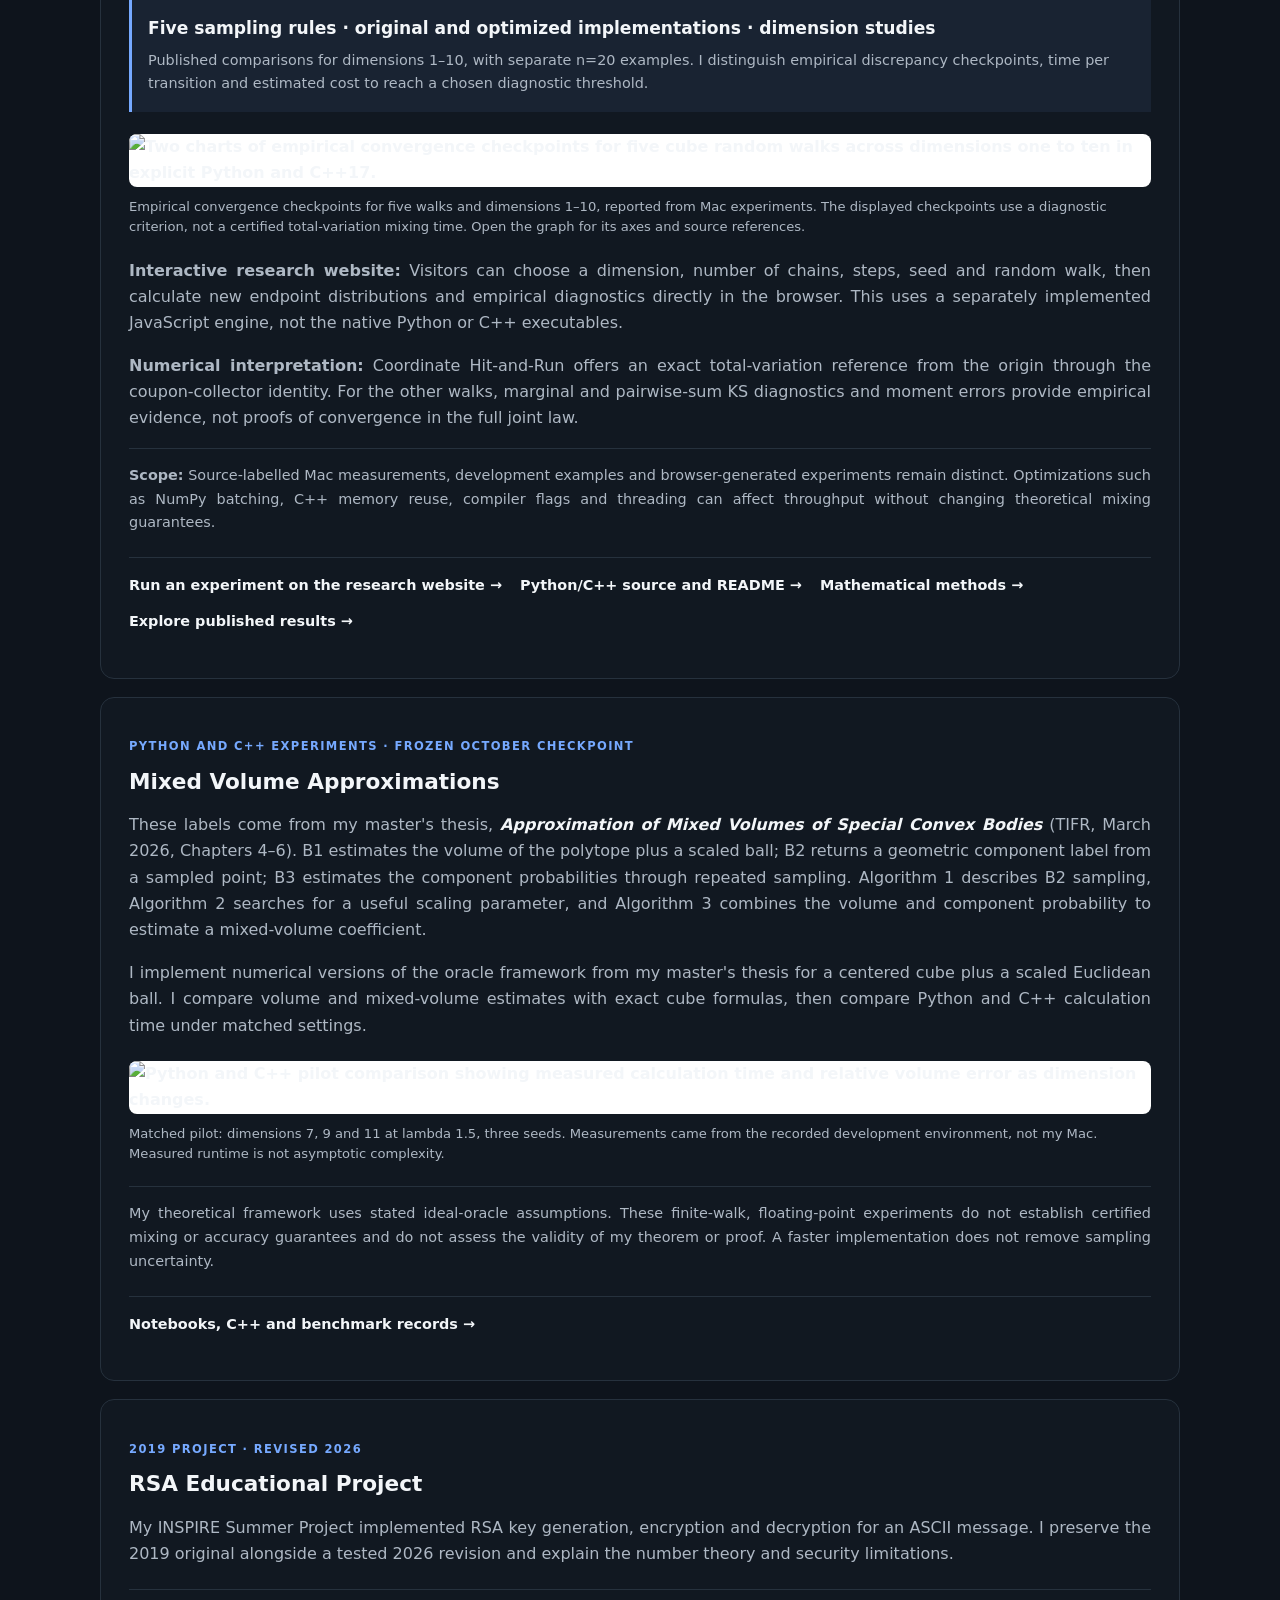
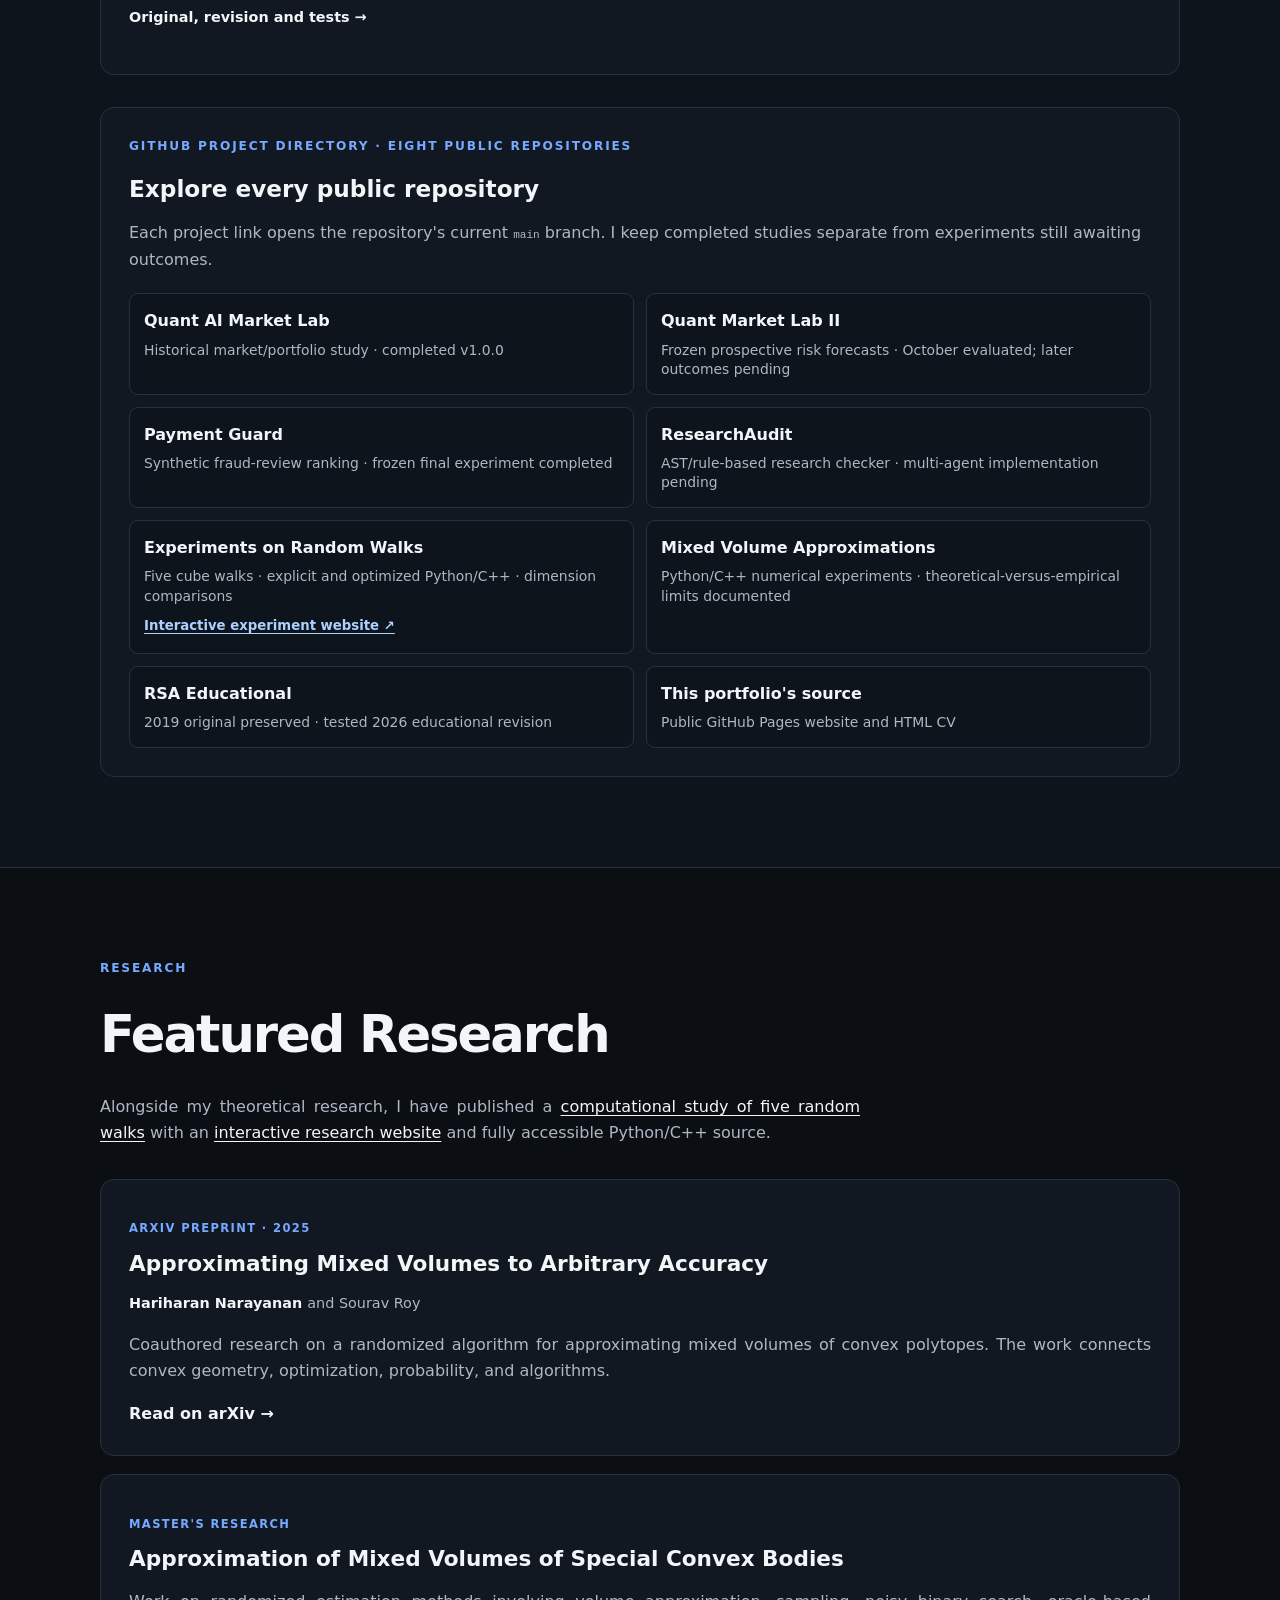
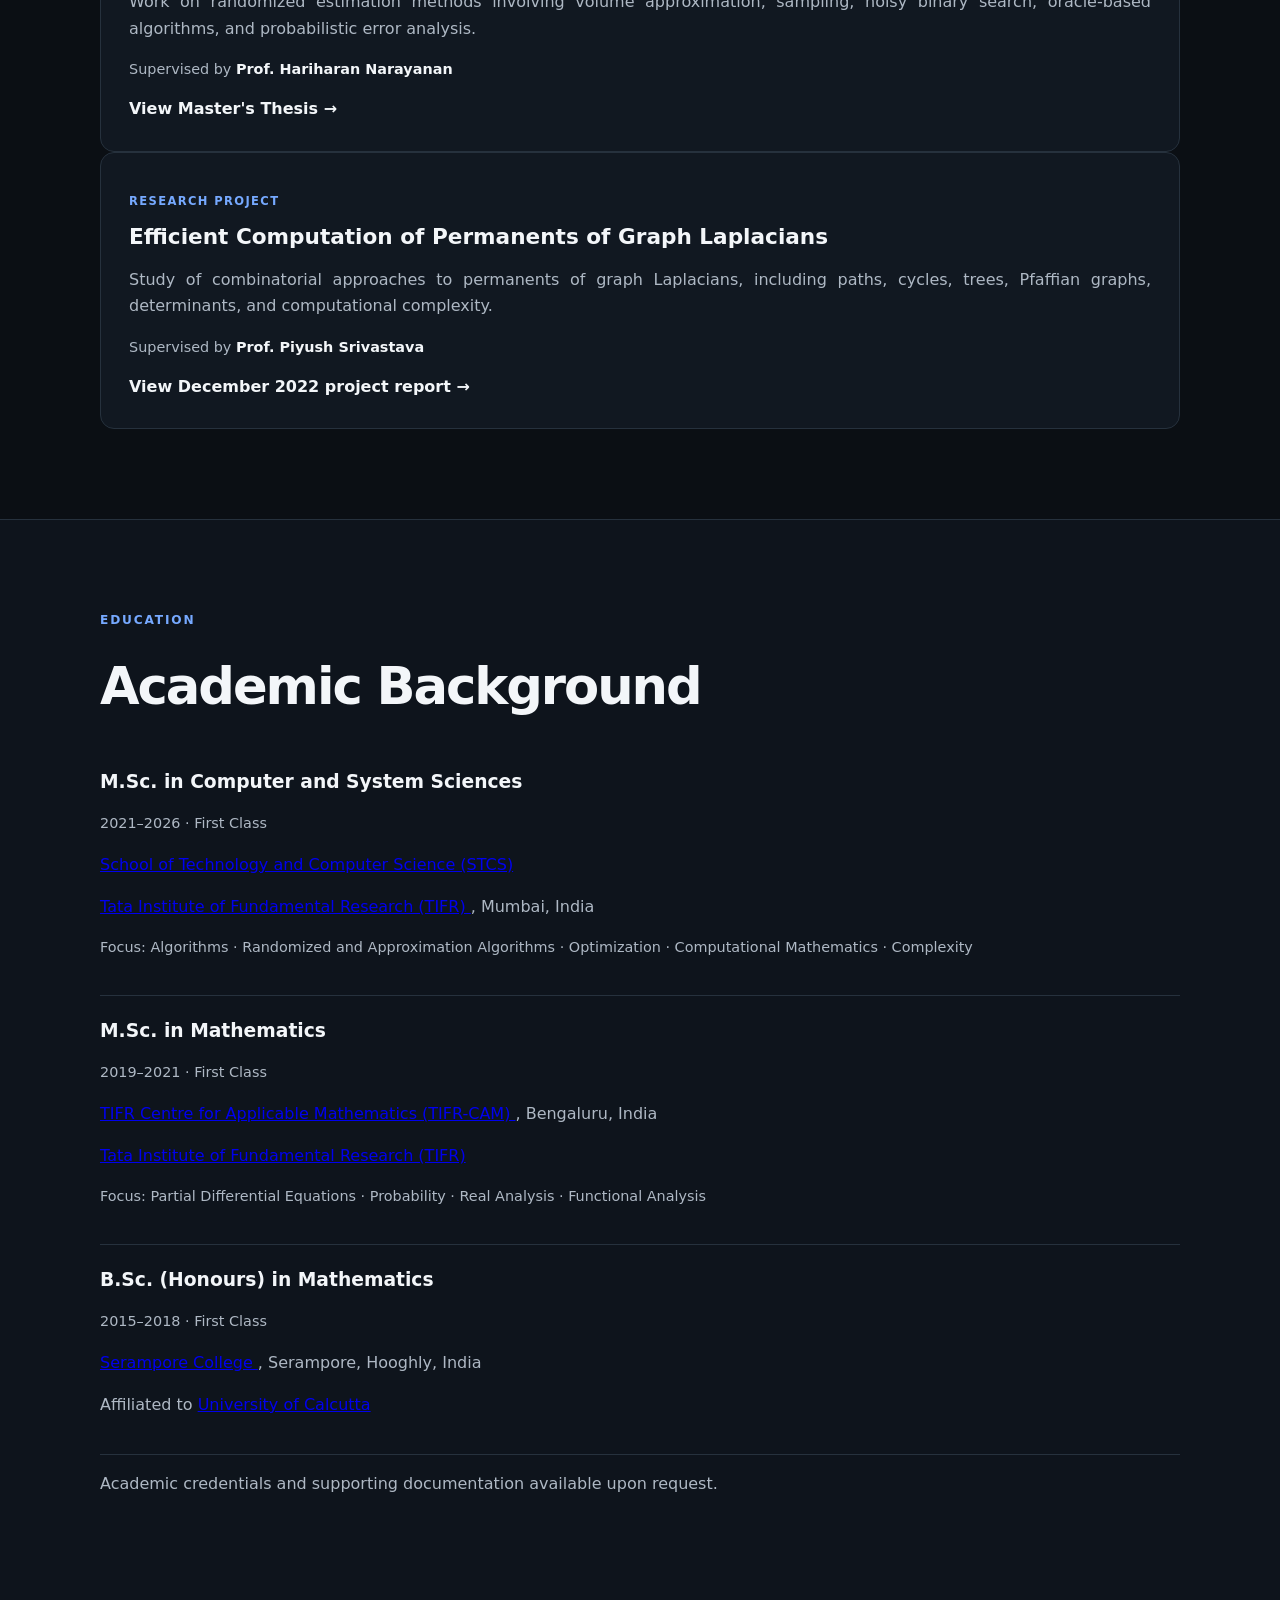
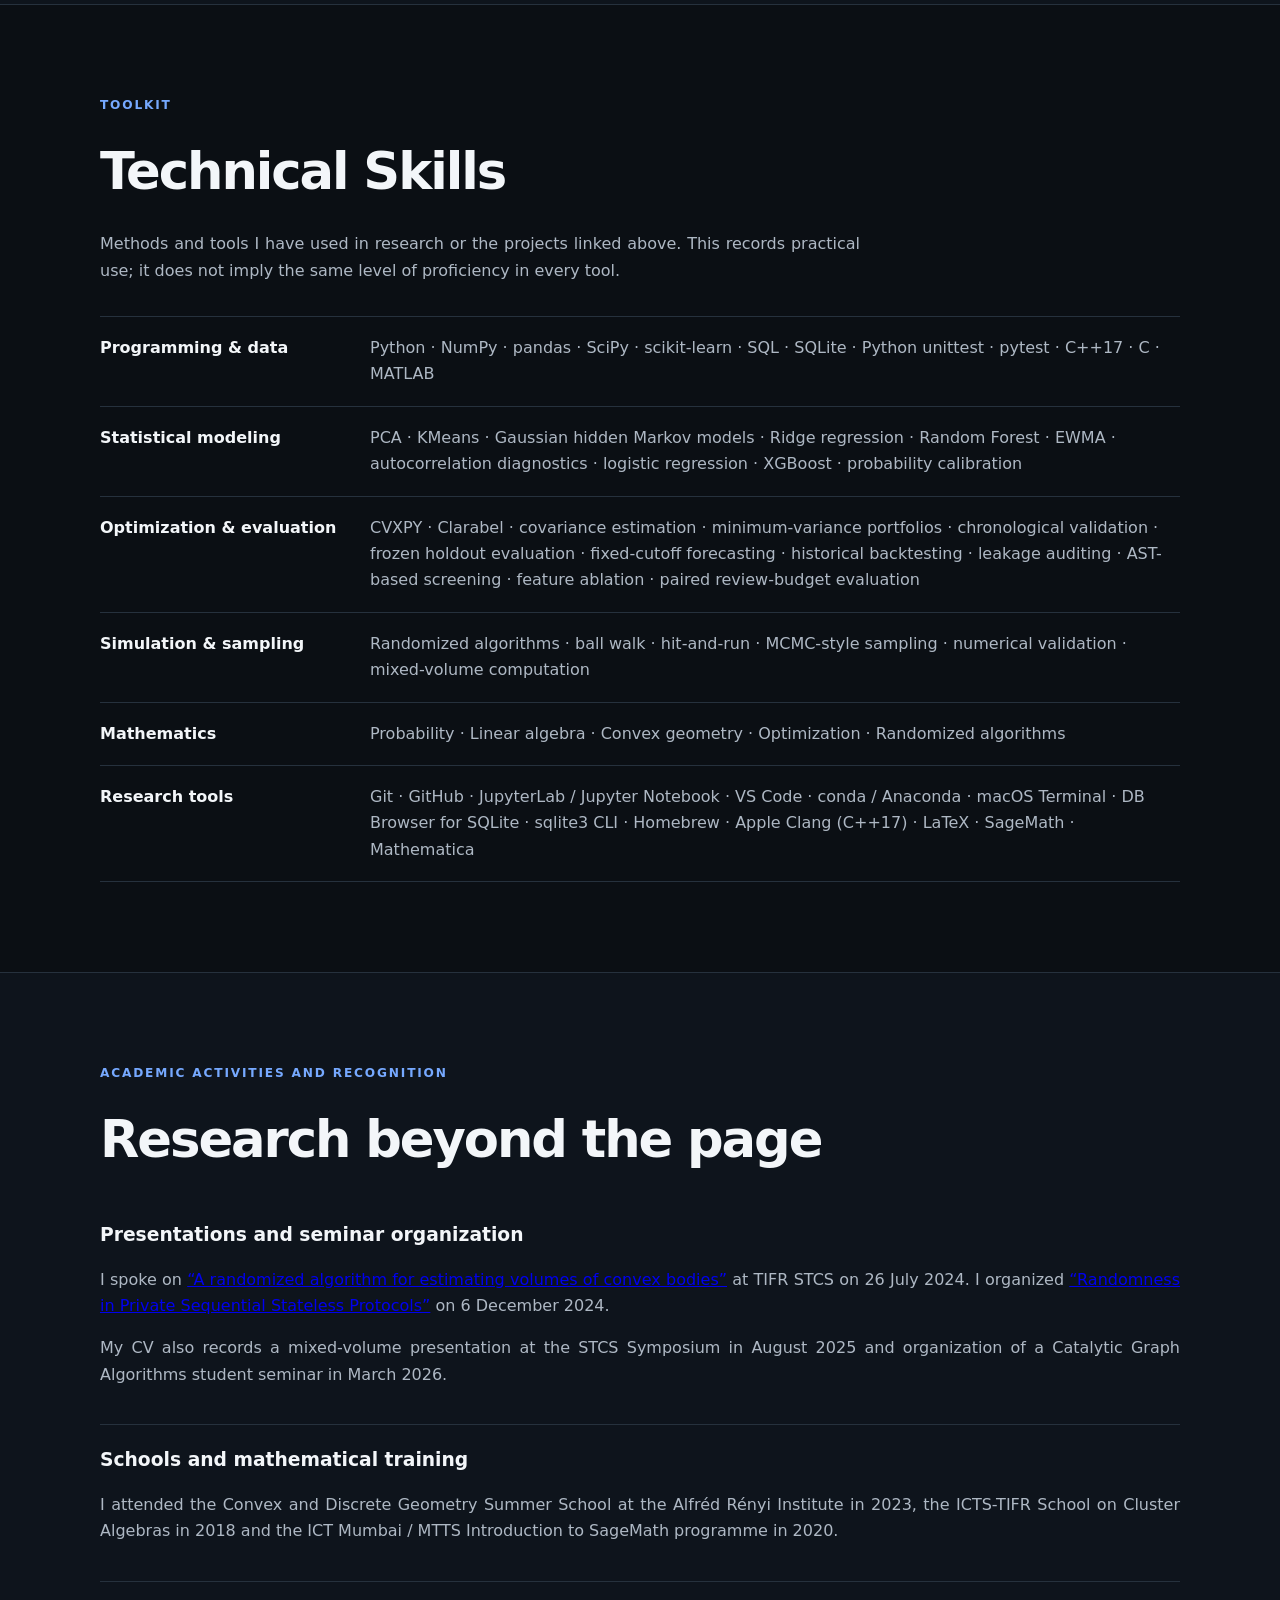
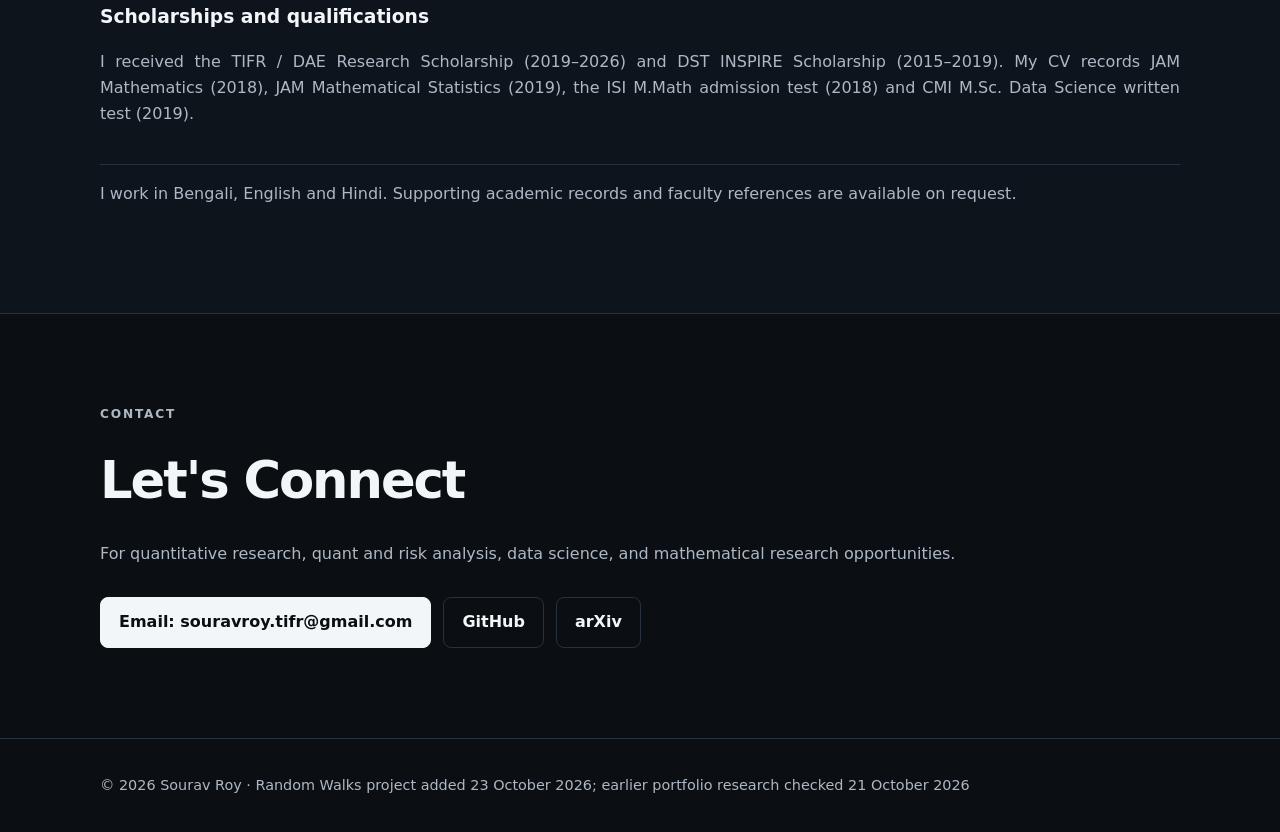
==== commit df8f470d: "Featured interactive Random Walks project and graph prominently in portfolio hero" ====
--- a/index.html
+++ b/index.html
@@ -5,7 +5,7 @@
   <meta name="viewport" content="width=device-width, initial-scale=1.0">
   <meta name="description" content="Sourav Roy — mathematics, randomized algorithms, quantitative research and data science. Research projects in random walks, sampling algorithms, Python/C++, convex geometry, market risk, synthetic payment-risk ranking and computational auditing.">
   <title>Sourav Roy | Quantitative Research & Data Science</title>
-  <link rel="stylesheet" href="style.css?v=20261023-random-walks">
+  <link rel="stylesheet" href="style.css?v=20261023-featured-walks">
 </head>
 <body>
 <header class="nav"><div class="container nav-inner"><a class="brand" href="#home">Sourav Roy</a>
@@ -16,12 +16,29 @@
 <p class="eyebrow">MATHEMATICS · ALGORITHMS · DATA &amp; FINANCE</p>
 <h1>Sourav Roy</h1>
 <h2>From mathematical research to quantitative finance and data science</h2>
+<div class="hero-content-grid">
+<div class="hero-copy">
 <p class="lead">I hold two separate master's degrees from TIFR: an M.Sc. in Mathematics from TIFR-CAM, Bengaluru, and an M.Sc. in Computer and System Sciences from TIFR STCS, Mumbai. My work in probability, randomized algorithms, convex geometry, and optimization now informs independent projects in market risk and financial decision-making. I am interested in quantitative research, quant and risk analysis, and data science roles.</p>
 <div class="buttons">
 <a class="button primary" href="#projects">Explore Projects</a>
+<a class="button hero-live-link" href="https://souravfrp.github.io/Experiments-on-Random-Walks/#run-experiment" target="_blank" rel="noopener noreferrer">Try Random Walk Experiments ↗</a>
 <a class="button" href="https://arxiv.org/abs/2508.19582" target="_blank" rel="noopener noreferrer">Read Research Paper</a>
 <a class="button" href="cv.html" target="_blank" rel="noopener noreferrer">View current CV</a>
 <a class="button" href="Sourav_Roy_CV.pdf" target="_blank" rel="noopener noreferrer">Download current CV (PDF)</a>
+</div>
+</div>
+<aside class="hero-research-spotlight" aria-labelledby="hero-walks-title">
+<p class="eyebrow">FEATURED INTERACTIVE RESEARCH</p>
+<a class="hero-preview-image" href="https://souravfrp.github.io/Experiments-on-Random-Walks/#run-experiment" target="_blank" rel="noopener noreferrer" aria-label="Open the interactive Experiments on Random Walks research website">
+<img src="https://raw.githubusercontent.com/Souravfrp/Experiments-on-Random-Walks/b70532e09aa2d3bd3a513d400dea7617cdbaa42b/figures/dimension_study/n1_to_n10_convergence_python_cpp.svg" alt="A graphical comparison of empirical convergence checkpoints for five random walks across dimensions 1 to 10, in Python and C++." width="1600" height="630">
+</a>
+<h3 id="hero-walks-title"><a href="https://souravfrp.github.io/Experiments-on-Random-Walks/#run-experiment" target="_blank" rel="noopener noreferrer">Experiments on Random Walks <span aria-hidden="true">↗</span></a></h3>
+<p class="spotlight-summary">Choose a dimension, walk, steps, chains and seed. Run a new simulation in your browser and explore the results—no installation needed.</p>
+<div class="spotlight-actions">
+<a class="spotlight-try" href="https://souravfrp.github.io/Experiments-on-Random-Walks/#run-experiment" target="_blank" rel="noopener noreferrer">Run experiment ↗</a>
+<a href="https://github.com/Souravfrp/Experiments-on-Random-Walks" target="_blank" rel="noopener noreferrer">Python/C++ code ↗</a>
+</div>
+</aside>
 </div>
 </section>
 
--- a/style.css
+++ b/style.css
@@ -21,7 +21,7 @@
 
 /* Current research: evidence first, with readable figures and explicit scope. */
 html { scroll-behavior: smooth; scroll-padding-top: 110px; }
-.update-strip { display:grid; grid-template-columns:repeat(4,1fr); gap:12px; margin:28px 0 32px; }
+.update-strip { display:grid; grid-template-columns:repeat(5,minmax(0,1fr)); gap:12px; margin:28px 0 32px; }
 .update-strip a { padding:18px; border:1px solid var(--line); border-radius:12px; text-decoration:none; background:var(--panel); }
 .update-strip strong, .update-strip span, .result-box strong, .result-box span { display:block; }
 .update-strip span { font-size:.85rem; color:var(--muted); margin-top:6px; }
@@ -105,3 +105,9 @@
 .repo-directory code{font-size:.85em}
 #repositories{scroll-margin-top:105px}
 @media(max-width:720px){.repo-directory{padding:20px}.repo-directory ul{grid-template-columns:1fr}}
+
+/* Discoverable research website and repository links, October 2026. */
+.section-intro a{color:var(--text);text-underline-offset:3px}
+.repo-directory li a.demo-link{display:inline-block;margin-top:9px;font-size:.83rem;color:#acd0ff;text-decoration:underline;text-underline-offset:3px}
+#random-walks{scroll-margin-top:110px}
+@media(max-width:900px){.update-strip a:last-child:nth-child(odd){grid-column:1/-1}}
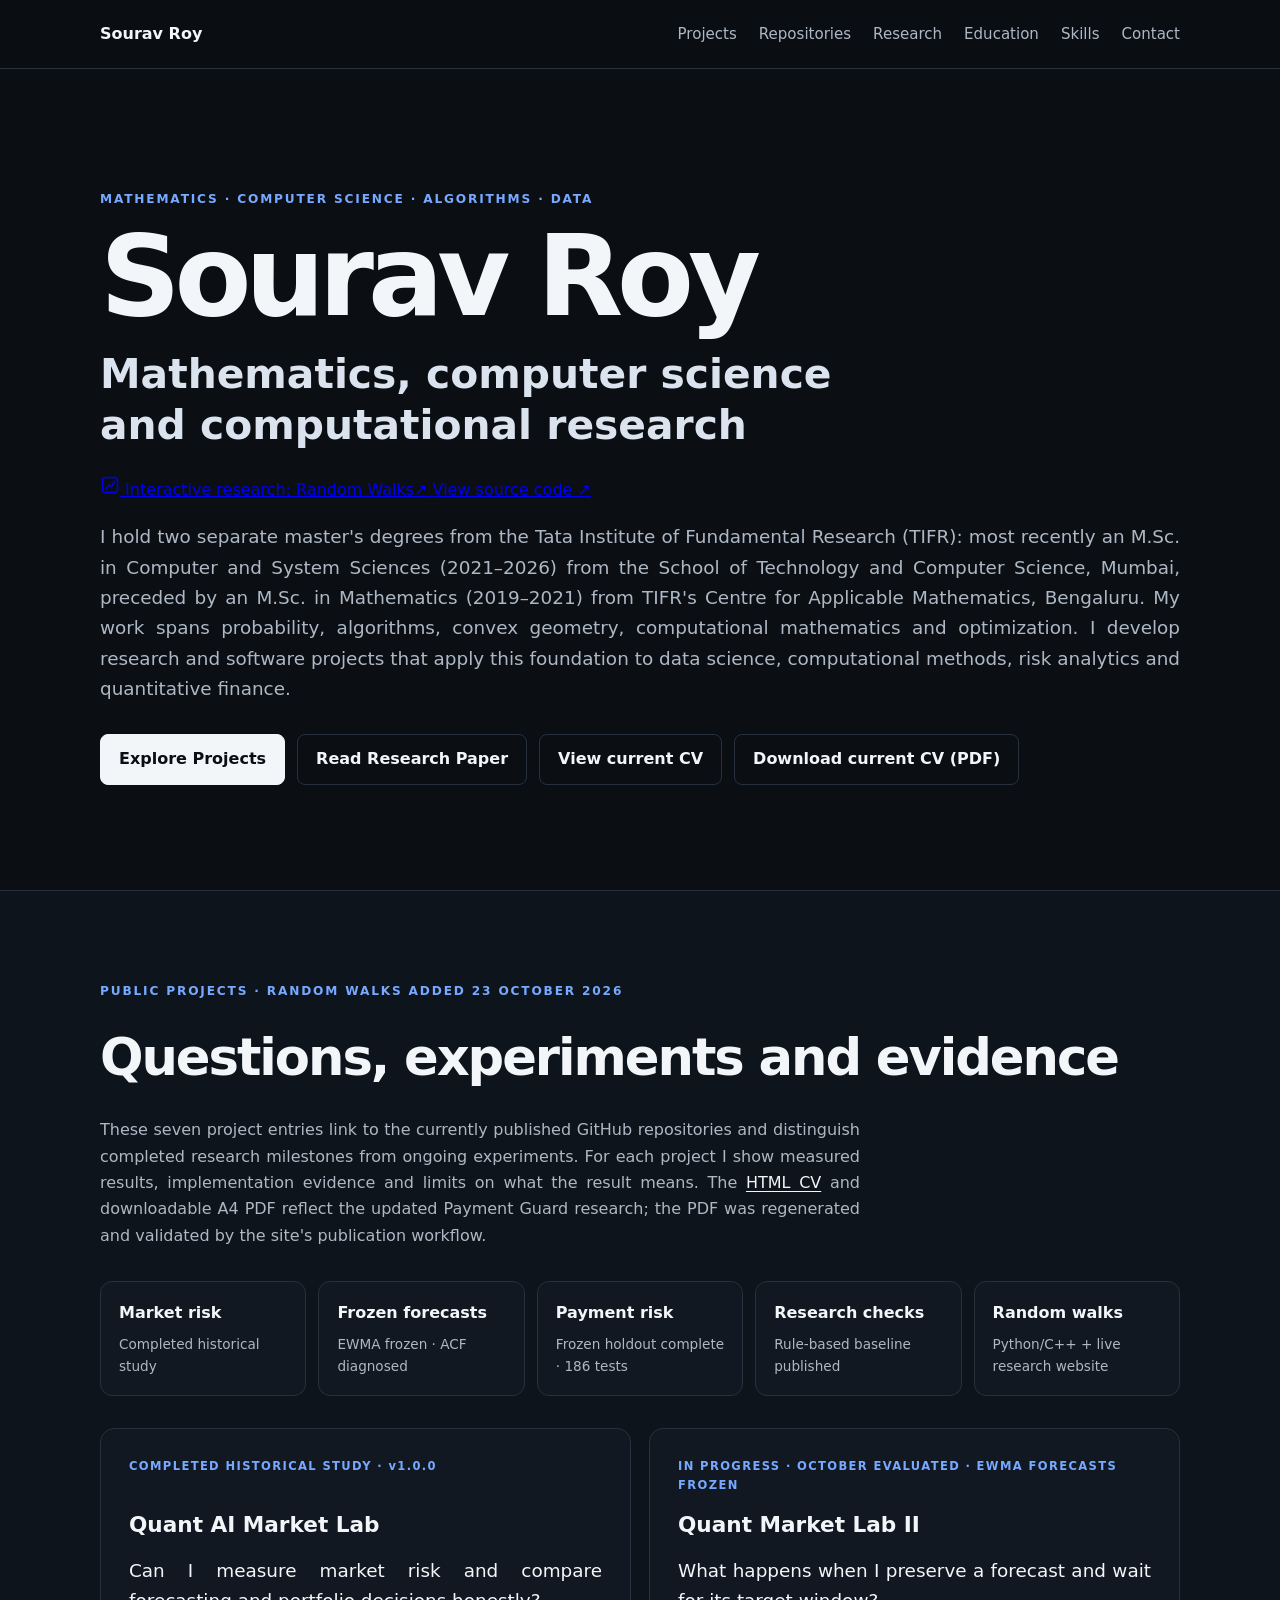
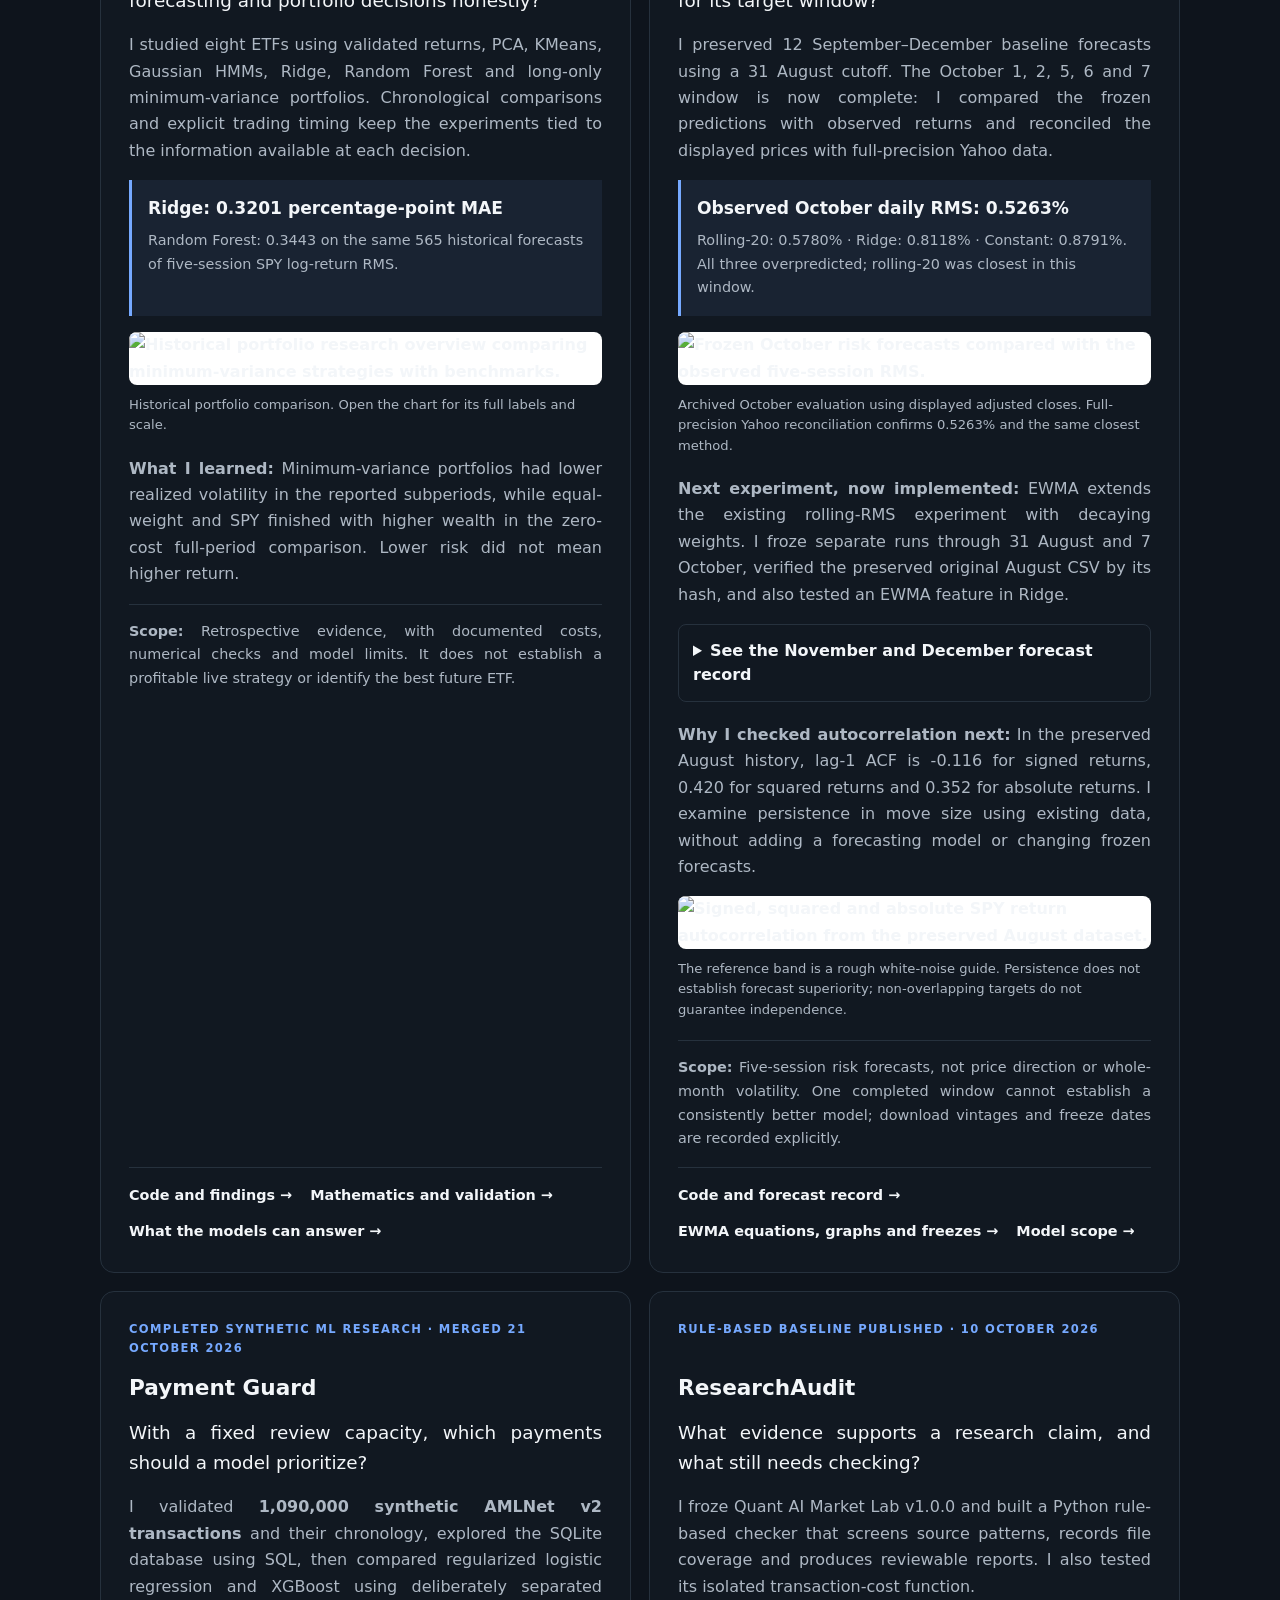
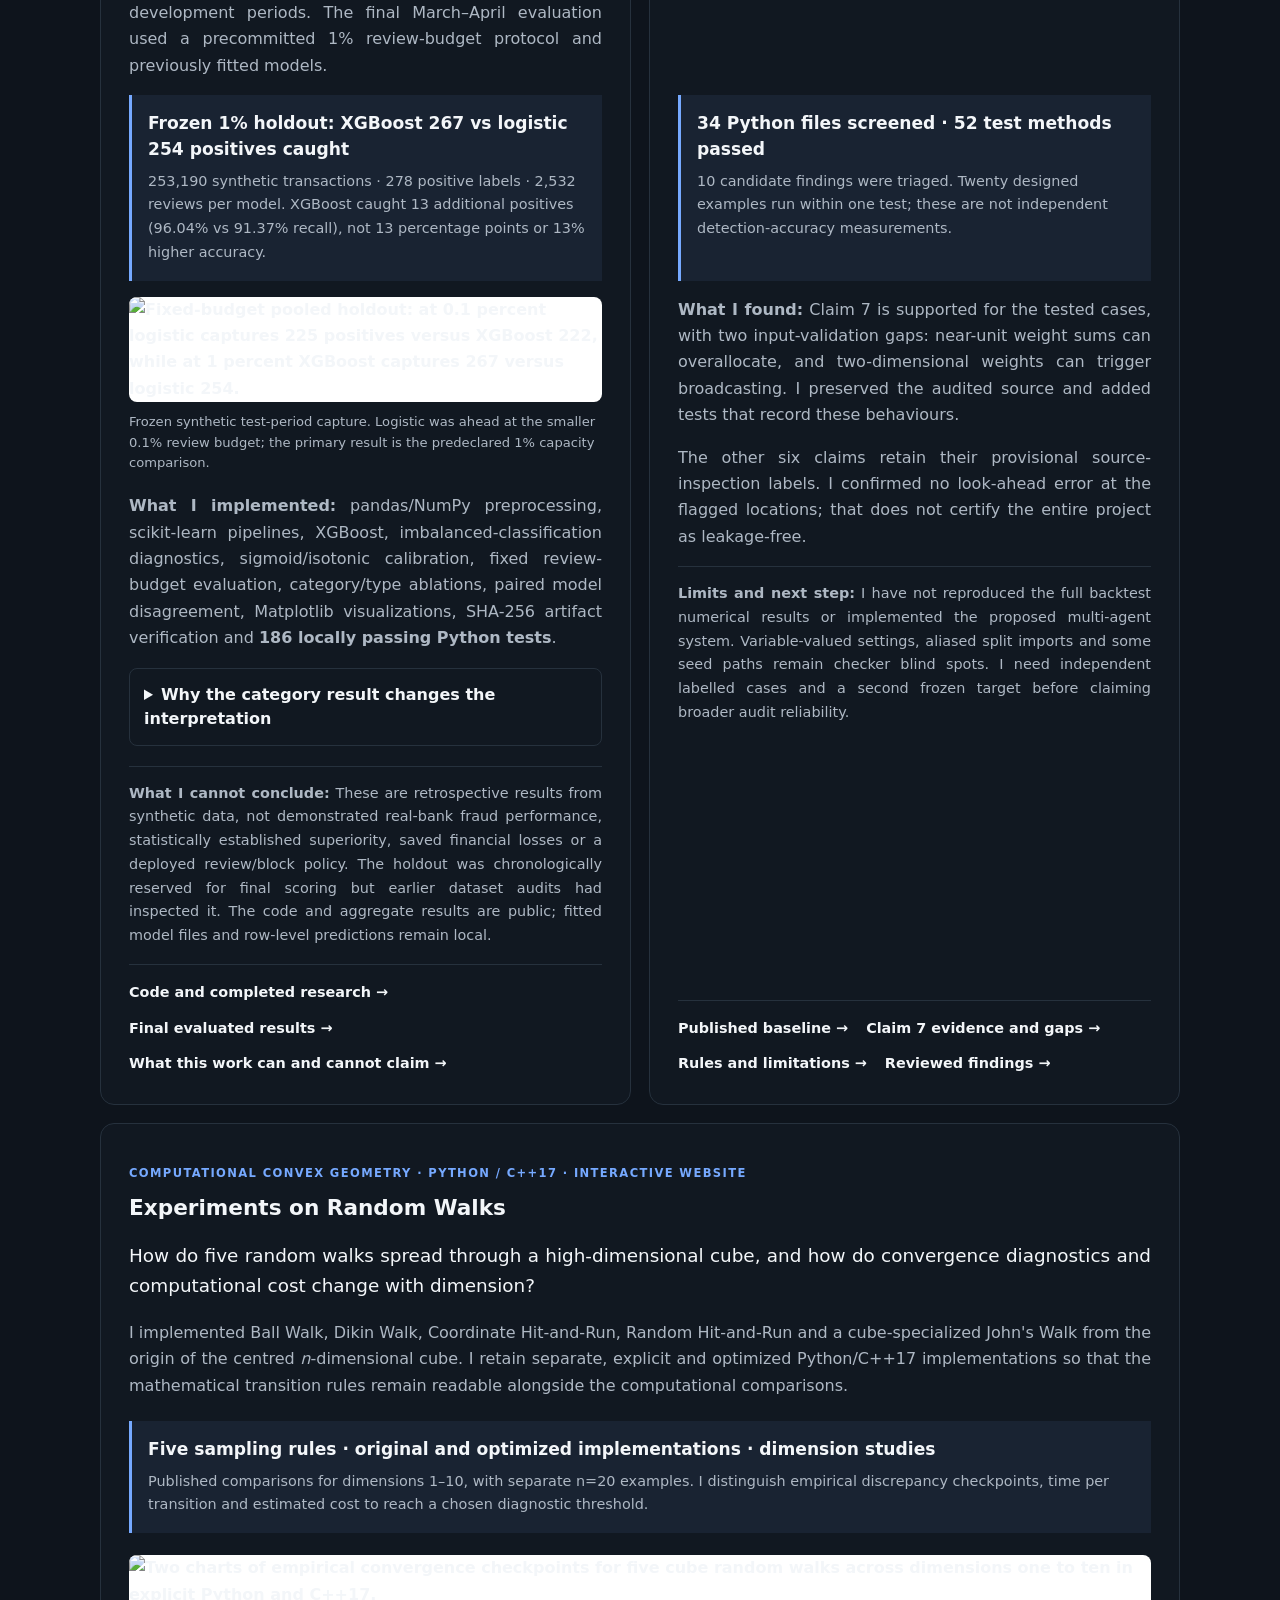
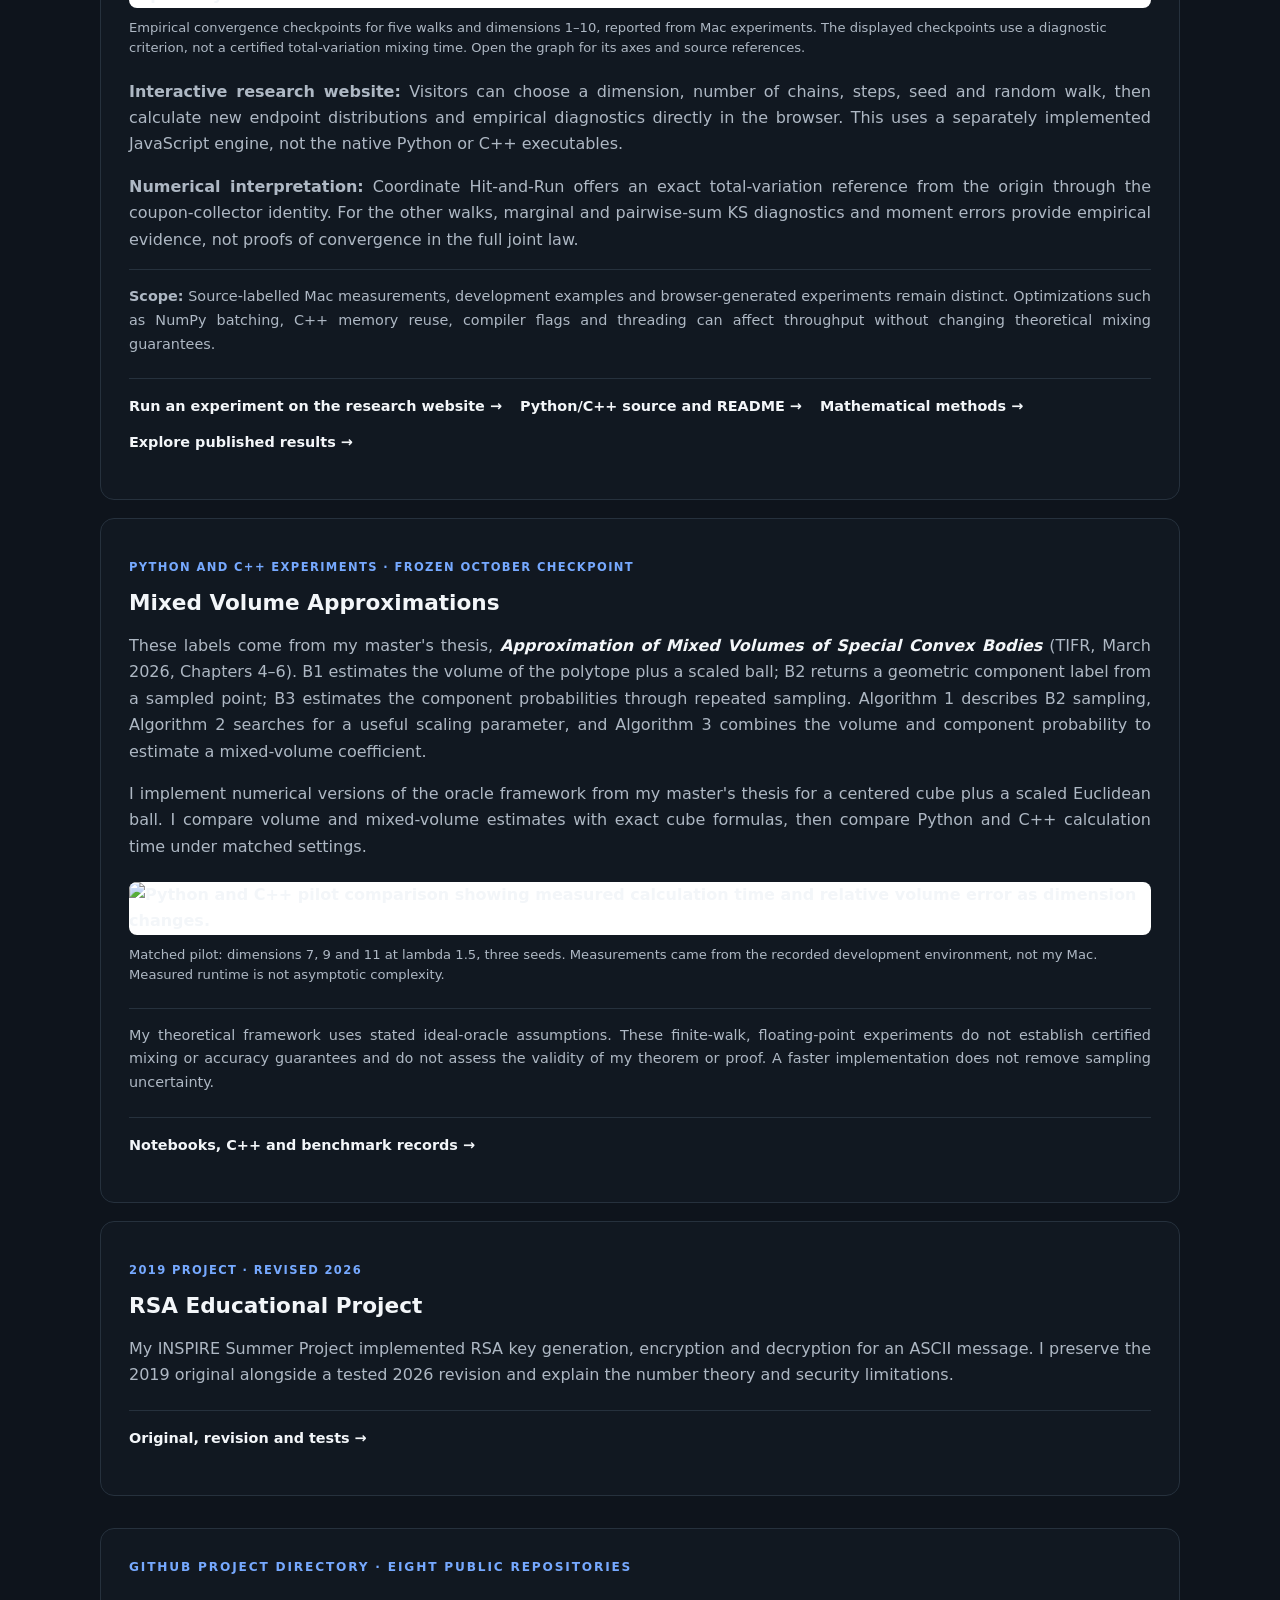
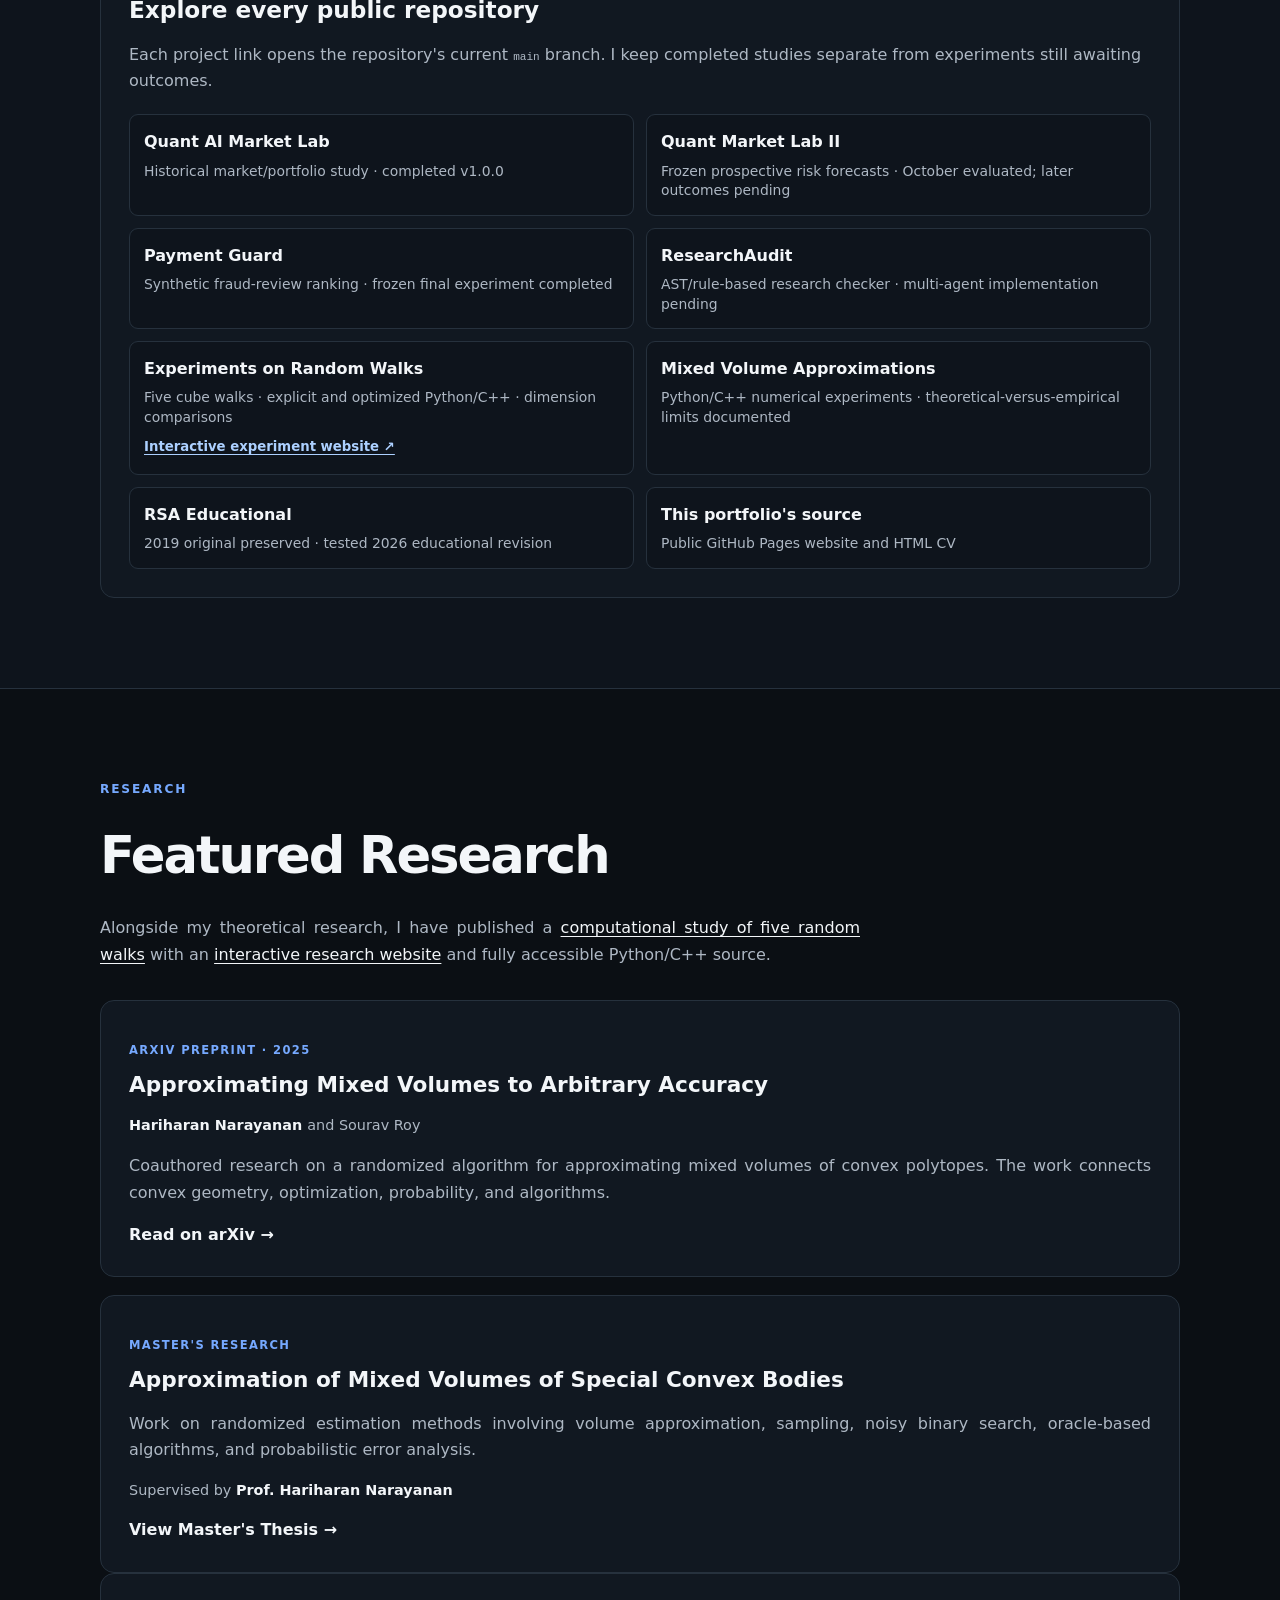
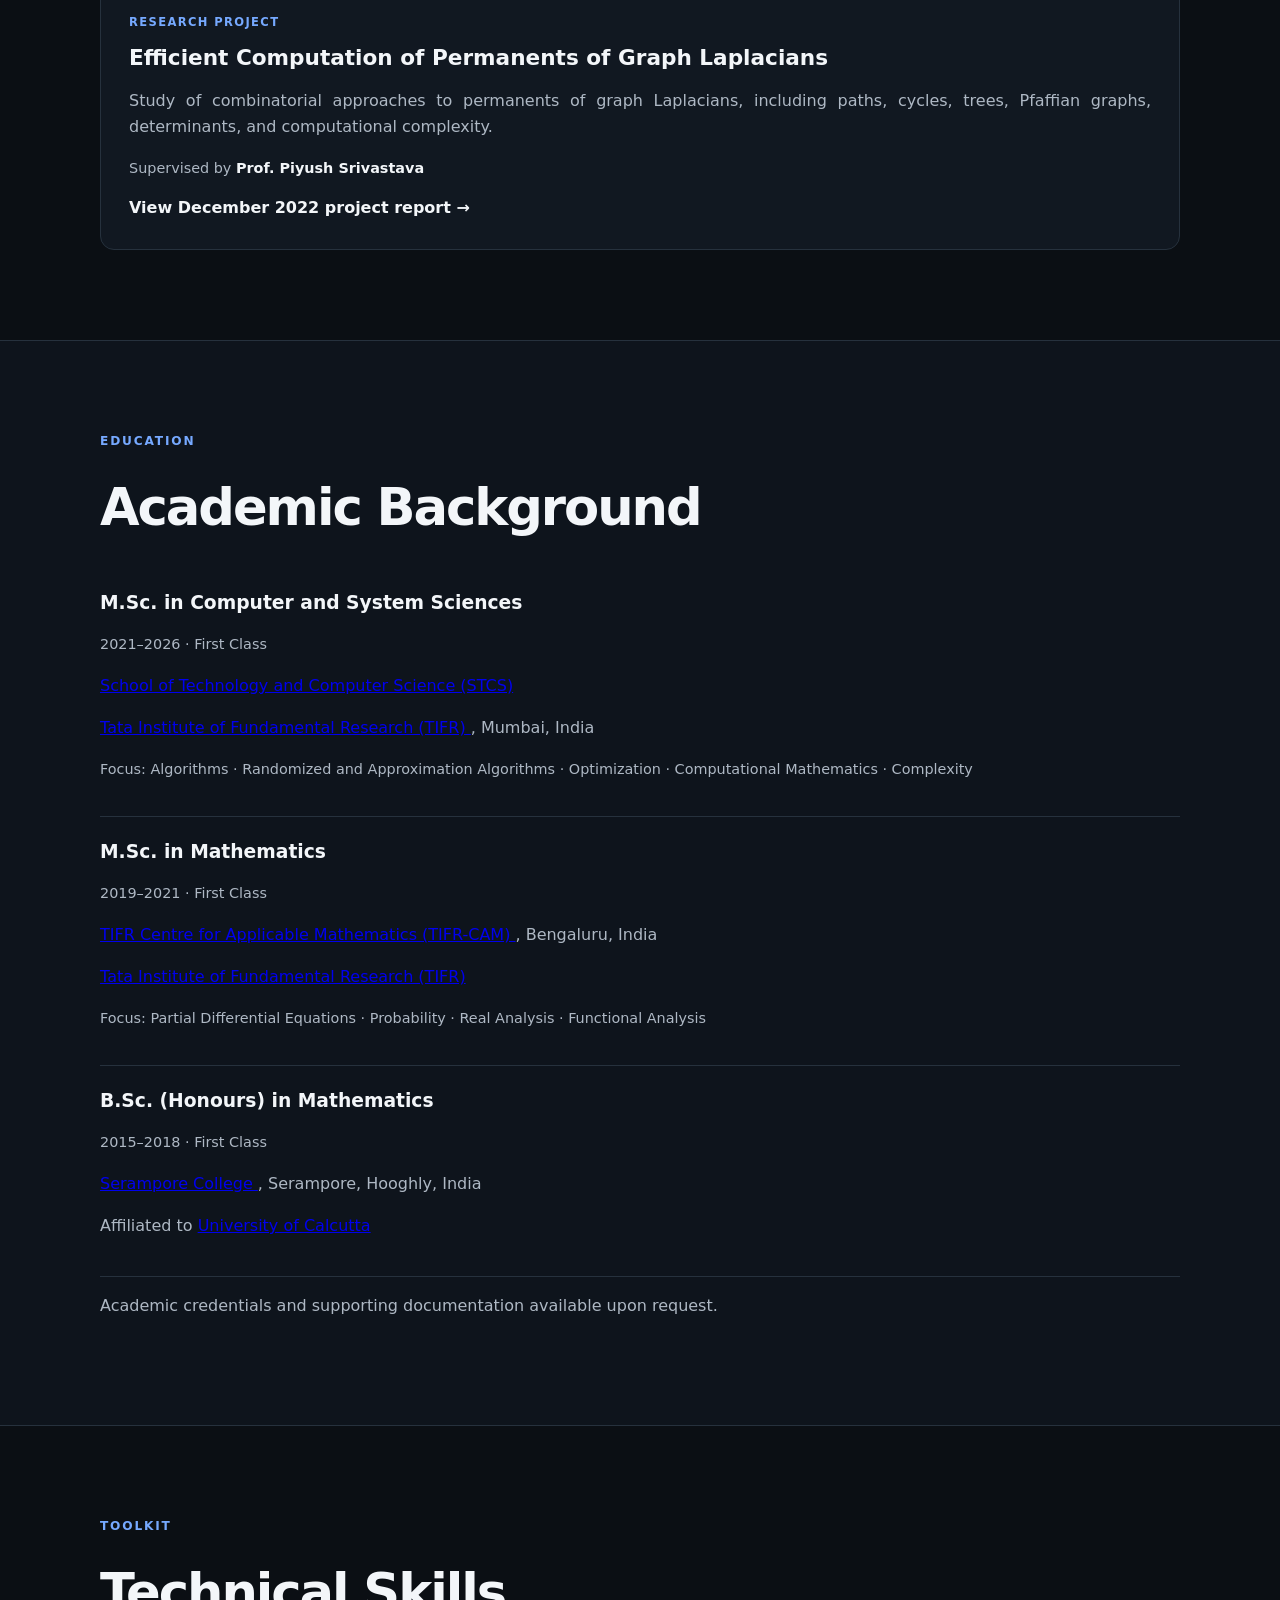
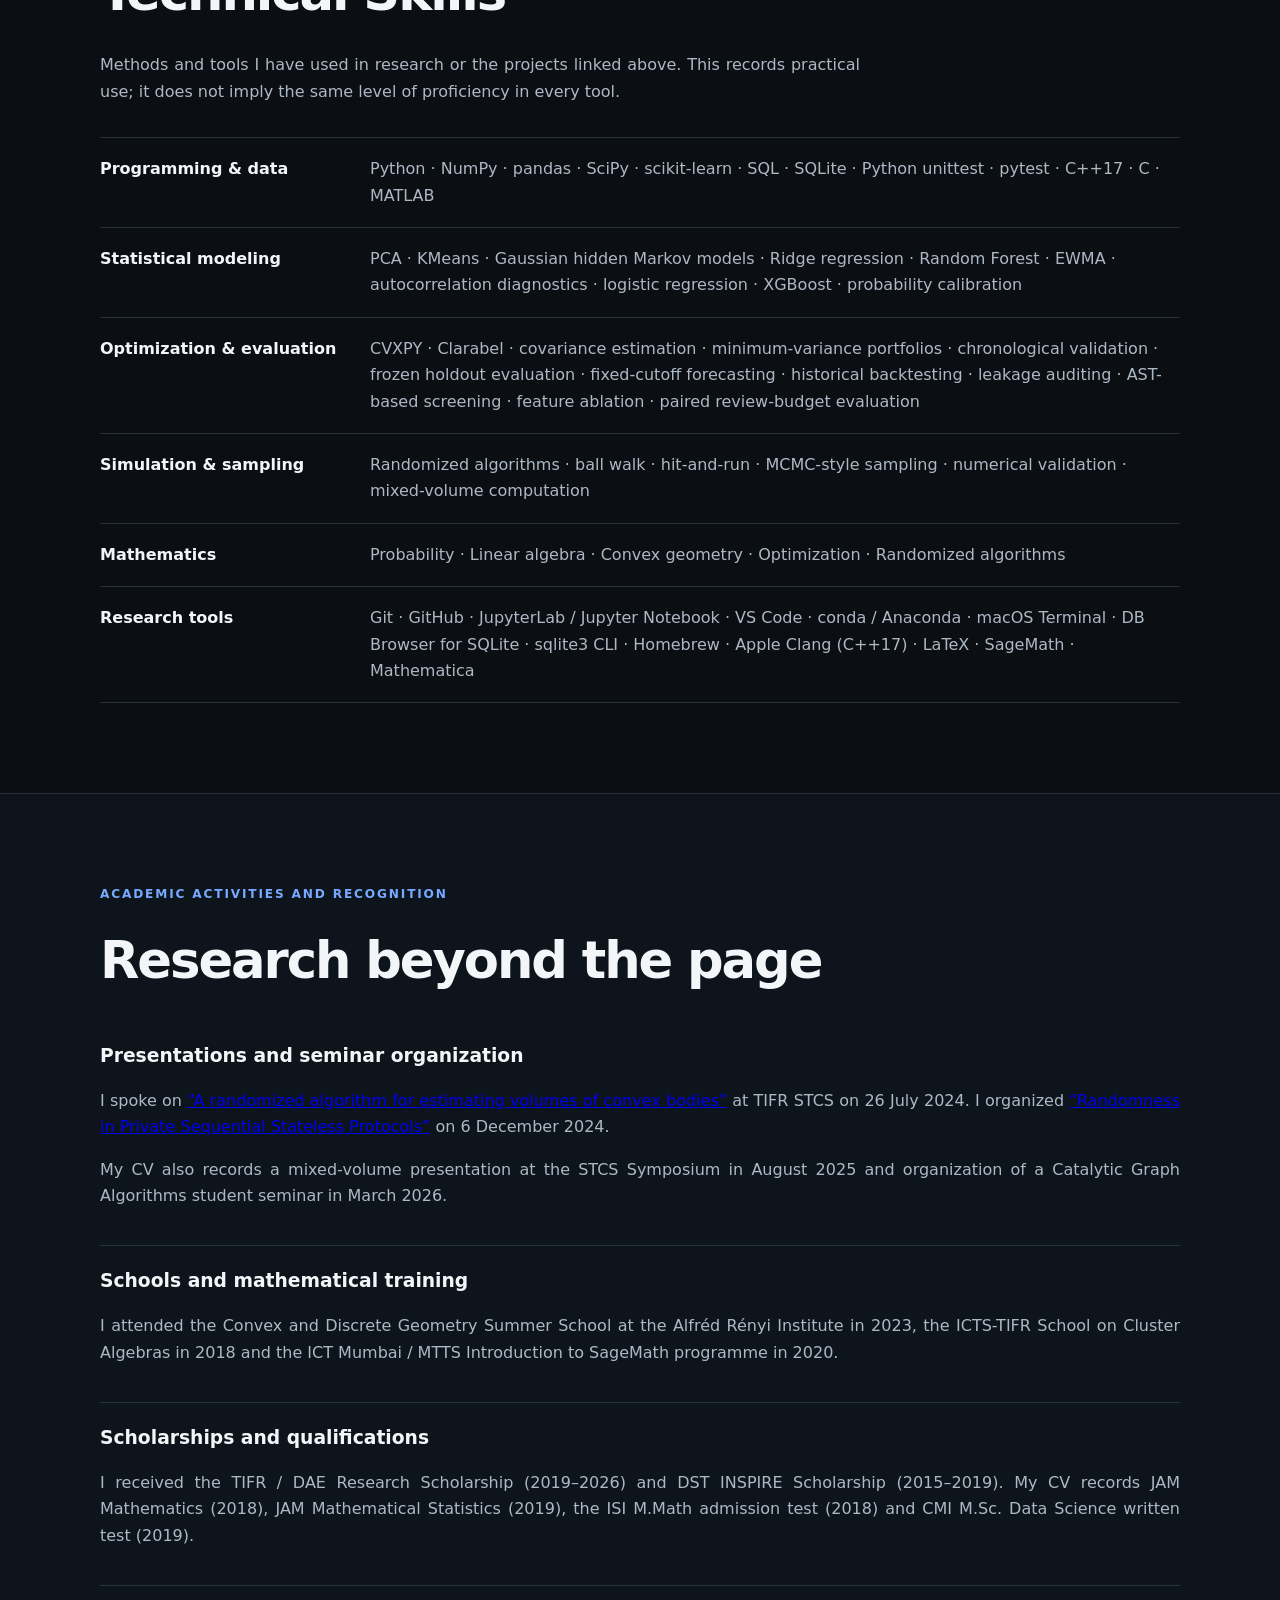
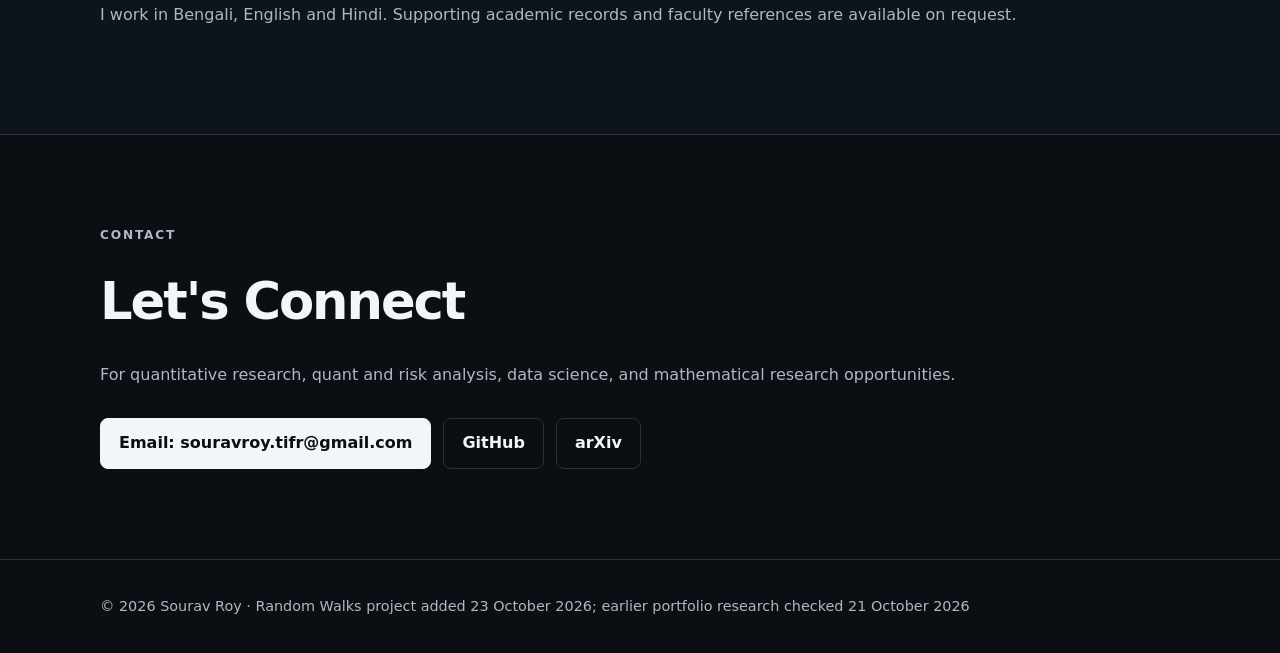
==== commit ffe32cbc: "Broadened academic profile, ordered MSc degrees, replaced large research preview with compact icon" ====
--- a/index.html
+++ b/index.html
@@ -3,9 +3,9 @@
 <head>
   <meta charset="UTF-8">
   <meta name="viewport" content="width=device-width, initial-scale=1.0">
-  <meta name="description" content="Sourav Roy — mathematics, randomized algorithms, quantitative research and data science. Research projects in random walks, sampling algorithms, Python/C++, convex geometry, market risk, synthetic payment-risk ranking and computational auditing.">
-  <title>Sourav Roy | Quantitative Research & Data Science</title>
-  <link rel="stylesheet" href="style.css?v=20261023-featured-walks">
+  <meta name="description" content="Sourav Roy — mathematics, computer and system sciences, randomized algorithms, convex geometry and computational research. Projects in Python, C++, random walks, data science, risk analytics and finance.">
+  <title>Sourav Roy | Mathematics, Computer Science & Research</title>
+  <link rel="stylesheet" href="style.css?v=20261023-compact-research">
 </head>
 <body>
 <header class="nav"><div class="container nav-inner"><a class="brand" href="#home">Sourav Roy</a>
@@ -13,32 +13,26 @@
 
 <main>
 <section id="home" class="hero container">
-<p class="eyebrow">MATHEMATICS · ALGORITHMS · DATA &amp; FINANCE</p>
+<p class="eyebrow">MATHEMATICS · COMPUTER SCIENCE · ALGORITHMS · DATA</p>
 <h1>Sourav Roy</h1>
-<h2>From mathematical research to quantitative finance and data science</h2>
-<div class="hero-content-grid">
-<div class="hero-copy">
-<p class="lead">I hold two separate master's degrees from TIFR: an M.Sc. in Mathematics from TIFR-CAM, Bengaluru, and an M.Sc. in Computer and System Sciences from TIFR STCS, Mumbai. My work in probability, randomized algorithms, convex geometry, and optimization now informs independent projects in market risk and financial decision-making. I am interested in quantitative research, quant and risk analysis, and data science roles.</p>
+<h2>Mathematics, computer science and computational research</h2>
+<div class="hero-research-links">
+<a class="hero-mini-link" href="https://souravfrp.github.io/Experiments-on-Random-Walks/#run-experiment" target="_blank" rel="noopener noreferrer">
+<svg width="20" height="20" viewBox="0 0 24 24" fill="none" stroke="currentColor" stroke-width="1.8" stroke-linecap="round" stroke-linejoin="round" aria-hidden="true" focusable="false">
+<rect x="3" y="3" width="18" height="18" rx="4"/>
+<path d="M7 17l4-5 3 2 3-6"/>
+<circle cx="17" cy="8" r="1" fill="currentColor" stroke="none"/>
+</svg>
+<span>Interactive research: Random Walks</span><span aria-hidden="true">↗</span>
+</a>
+<a class="hero-mini-source" href="https://github.com/Souravfrp/Experiments-on-Random-Walks" target="_blank" rel="noopener noreferrer">View source code ↗</a>
+</div>
+<p class="lead">I hold two separate master's degrees from the Tata Institute of Fundamental Research (TIFR): most recently an M.Sc. in Computer and System Sciences (2021–2026) from the School of Technology and Computer Science, Mumbai, preceded by an M.Sc. in Mathematics (2019–2021) from TIFR's Centre for Applicable Mathematics, Bengaluru. My work spans probability, algorithms, convex geometry, computational mathematics and optimization. I develop research and software projects that apply this foundation to data science, computational methods, risk analytics and quantitative finance.</p>
 <div class="buttons">
 <a class="button primary" href="#projects">Explore Projects</a>
-<a class="button hero-live-link" href="https://souravfrp.github.io/Experiments-on-Random-Walks/#run-experiment" target="_blank" rel="noopener noreferrer">Try Random Walk Experiments ↗</a>
 <a class="button" href="https://arxiv.org/abs/2508.19582" target="_blank" rel="noopener noreferrer">Read Research Paper</a>
 <a class="button" href="cv.html" target="_blank" rel="noopener noreferrer">View current CV</a>
 <a class="button" href="Sourav_Roy_CV.pdf" target="_blank" rel="noopener noreferrer">Download current CV (PDF)</a>
-</div>
-</div>
-<aside class="hero-research-spotlight" aria-labelledby="hero-walks-title">
-<p class="eyebrow">FEATURED INTERACTIVE RESEARCH</p>
-<a class="hero-preview-image" href="https://souravfrp.github.io/Experiments-on-Random-Walks/#run-experiment" target="_blank" rel="noopener noreferrer" aria-label="Open the interactive Experiments on Random Walks research website">
-<img src="https://raw.githubusercontent.com/Souravfrp/Experiments-on-Random-Walks/b70532e09aa2d3bd3a513d400dea7617cdbaa42b/figures/dimension_study/n1_to_n10_convergence_python_cpp.svg" alt="A graphical comparison of empirical convergence checkpoints for five random walks across dimensions 1 to 10, in Python and C++." width="1600" height="630">
-</a>
-<h3 id="hero-walks-title"><a href="https://souravfrp.github.io/Experiments-on-Random-Walks/#run-experiment" target="_blank" rel="noopener noreferrer">Experiments on Random Walks <span aria-hidden="true">↗</span></a></h3>
-<p class="spotlight-summary">Choose a dimension, walk, steps, chains and seed. Run a new simulation in your browser and explore the results—no installation needed.</p>
-<div class="spotlight-actions">
-<a class="spotlight-try" href="https://souravfrp.github.io/Experiments-on-Random-Walks/#run-experiment" target="_blank" rel="noopener noreferrer">Run experiment ↗</a>
-<a href="https://github.com/Souravfrp/Experiments-on-Random-Walks" target="_blank" rel="noopener noreferrer">Python/C++ code ↗</a>
-</div>
-</aside>
 </div>
 </section>
 
--- a/style.css
+++ b/style.css
@@ -111,3 +111,25 @@
 .repo-directory li a.demo-link{display:inline-block;margin-top:9px;font-size:.83rem;color:#acd0ff;text-decoration:underline;text-underline-offset:3px}
 #random-walks{scroll-margin-top:110px}
 @media(max-width:900px){.update-strip a:last-child:nth-child(odd){grid-column:1/-1}}
+
+/* Featured research above the project list; keeps the existing hero and CV links. */
+.hero-content-grid{display:grid;grid-template-columns:minmax(0,1.4fr) minmax(295px,.85fr);gap:34px;align-items:start;margin-top:25px}
+.hero-copy{min-width:0}.hero-copy .lead{margin:0;max-width:100%}
+.hero-copy .buttons{margin-top:28px}
+.hero .buttons .button.hero-live-link{border-color:#719fff;background:rgba(118,169,255,.14);color:#e7f0ff}
+.hero .buttons .button.hero-live-link:hover{background:rgba(118,169,255,.25);border-color:#b3d0ff}
+.hero-research-spotlight{min-width:0;padding:18px;border:1px solid #344c67;border-radius:14px;background:linear-gradient(145deg,#151f2b,#101821);box-shadow:0 12px 28px rgba(0,0,0,.12)}
+.hero-research-spotlight .eyebrow{font-size:.64rem;margin:0 0 11px;letter-spacing:.12em}
+.hero-preview-image{display:block;border-radius:8px;overflow:hidden;background:#fff}
+.hero-preview-image img{display:block;width:100%;height:auto;aspect-ratio:1600/630;object-fit:contain}
+.hero-preview-image:hover img{opacity:.88}
+.hero-research-spotlight h3{font-size:1.2rem;line-height:1.35;margin:17px 0 7px}
+.hero-research-spotlight h3 a{color:var(--text);text-decoration:none}
+.hero-research-spotlight h3 a:hover{text-decoration:underline;text-underline-offset:4px}
+.hero-research-spotlight .spotlight-summary{font-size:.91rem;line-height:1.55;margin:0 0 15px;color:var(--muted);text-align:left}
+.spotlight-actions{display:flex;gap:11px 15px;flex-wrap:wrap;padding-top:13px;border-top:1px solid #334052}
+.spotlight-actions a{font-size:.83rem;font-weight:750;color:#c7d7ec;text-decoration:none}
+.spotlight-actions a:hover{text-decoration:underline;text-underline-offset:3px}
+.spotlight-actions a.spotlight-try{color:#a9cdff}
+@media(max-width:920px){.hero-content-grid{grid-template-columns:1fr;gap:25px}.hero-research-spotlight{max-width:560px}.hero{padding-bottom:75px}}
+@media(max-width:720px){.hero-content-grid{margin-top:20px}.hero-research-spotlight{padding:15px}.hero-research-spotlight h3{font-size:1.13rem}}
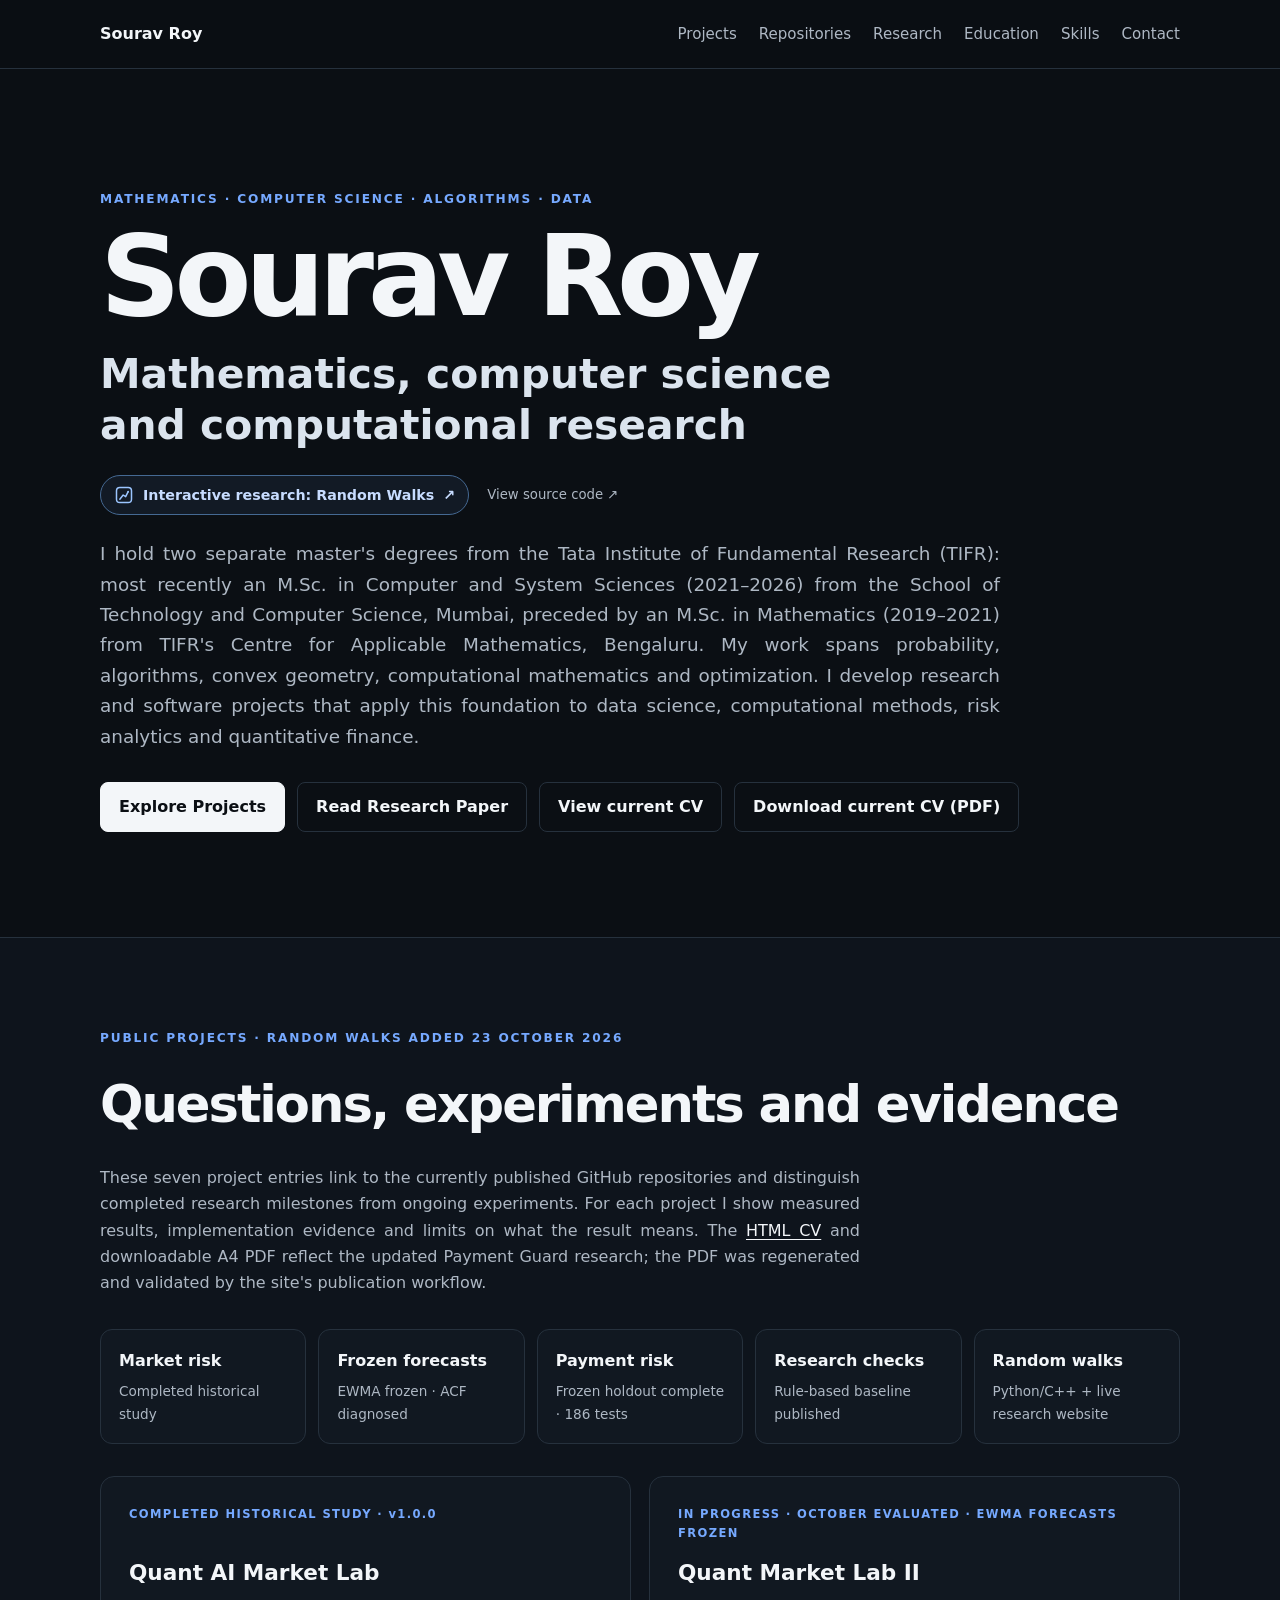
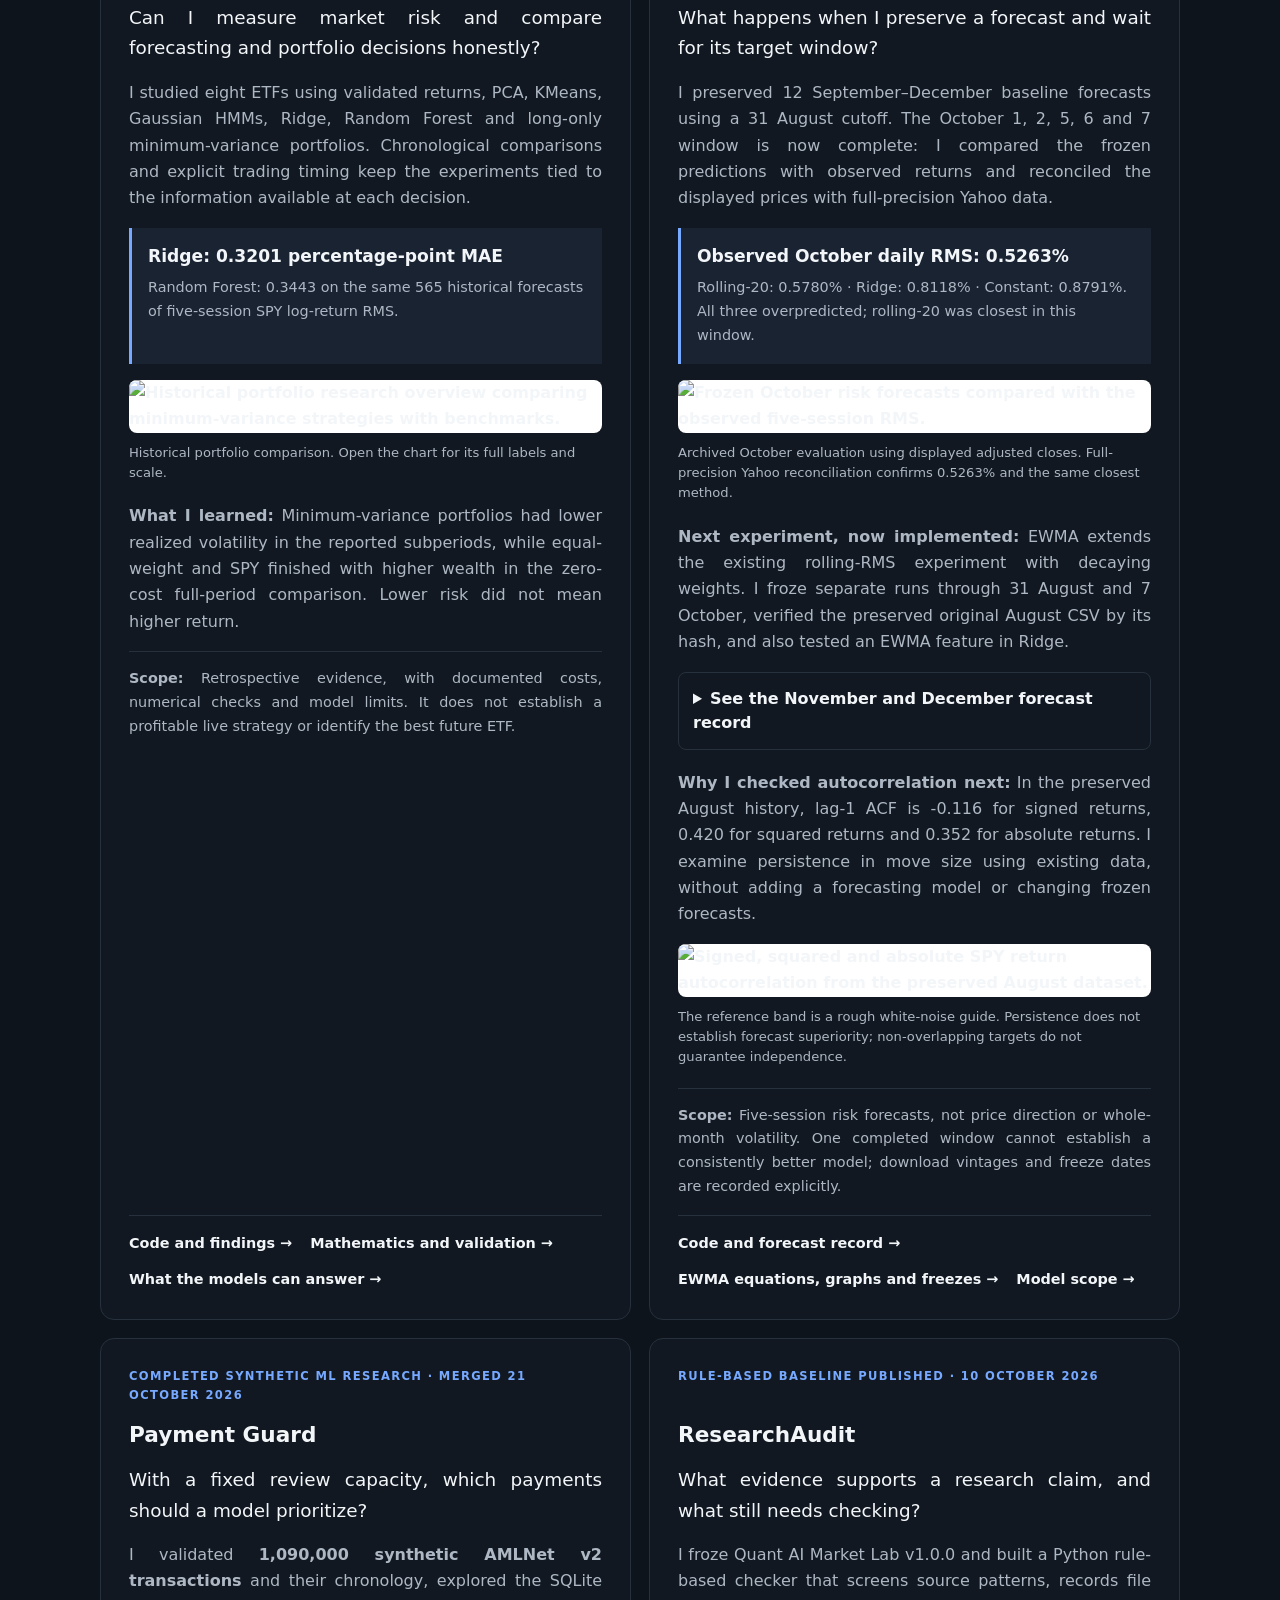
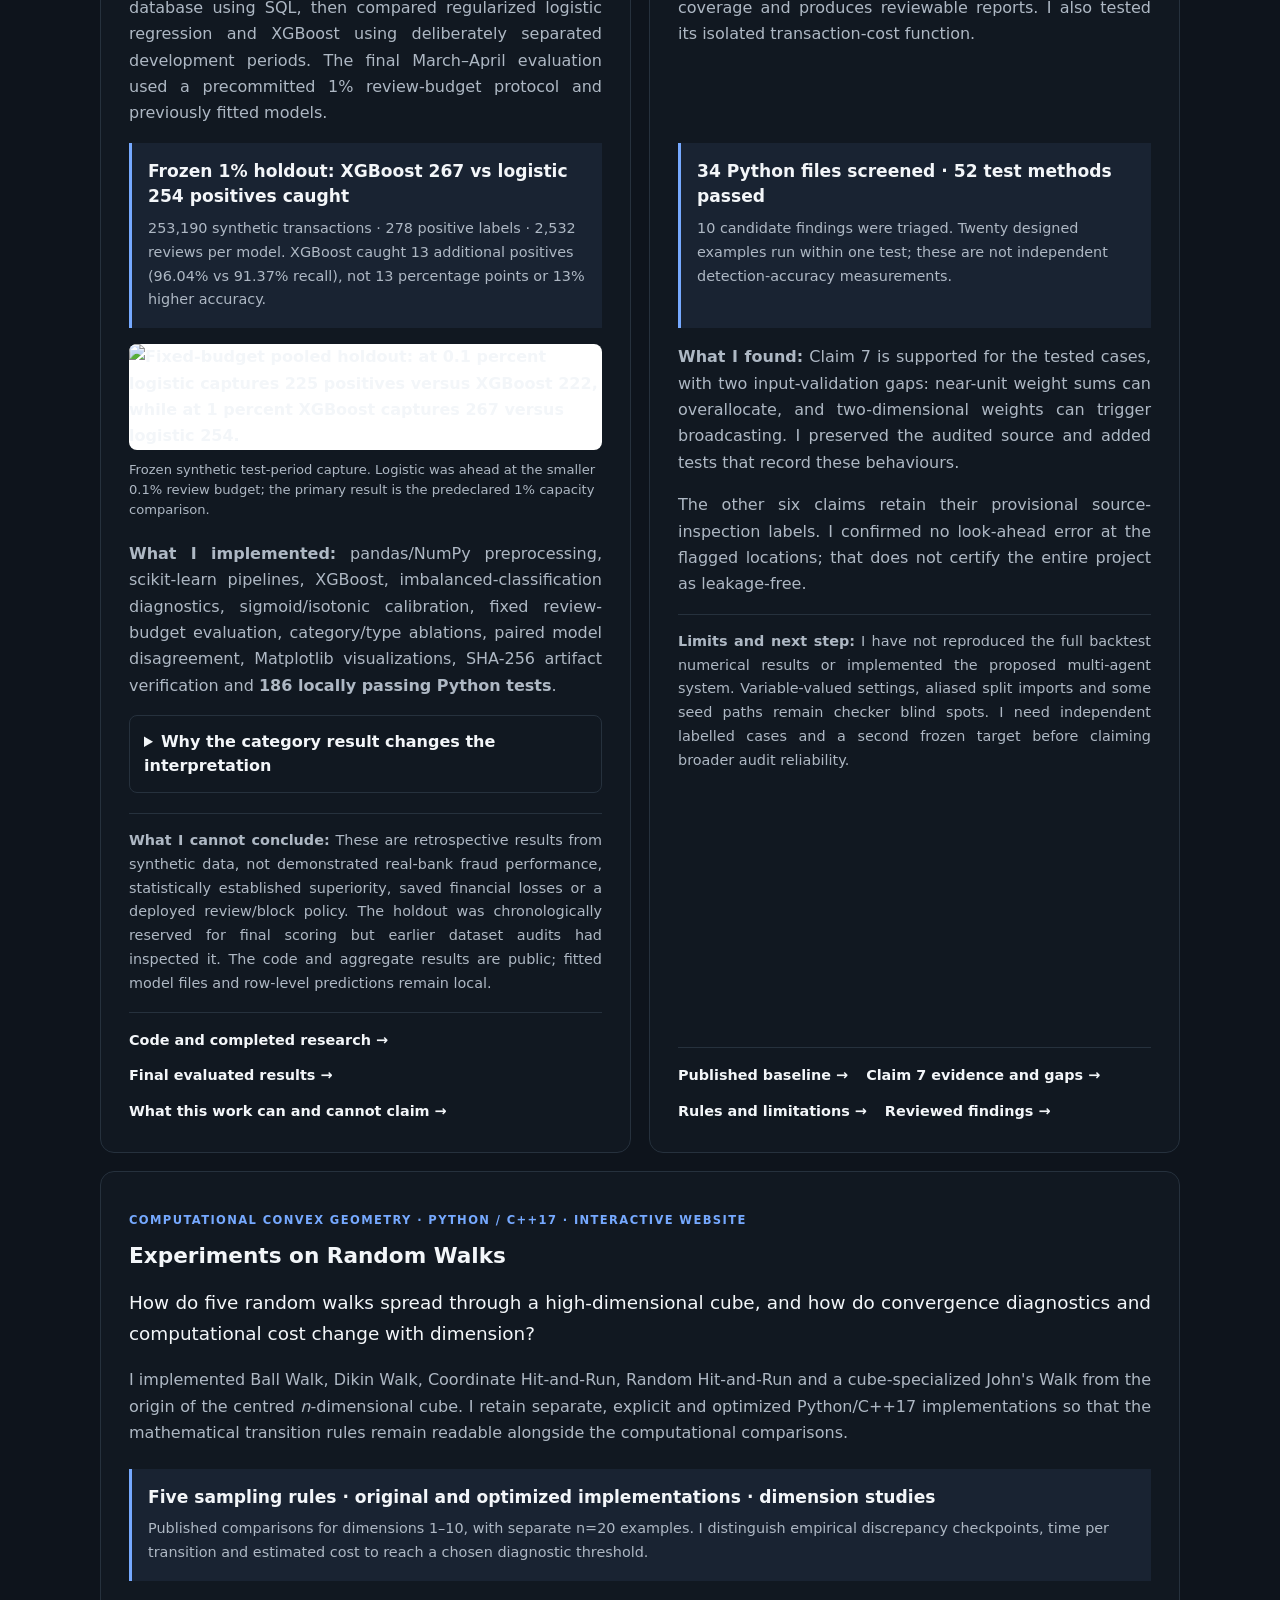
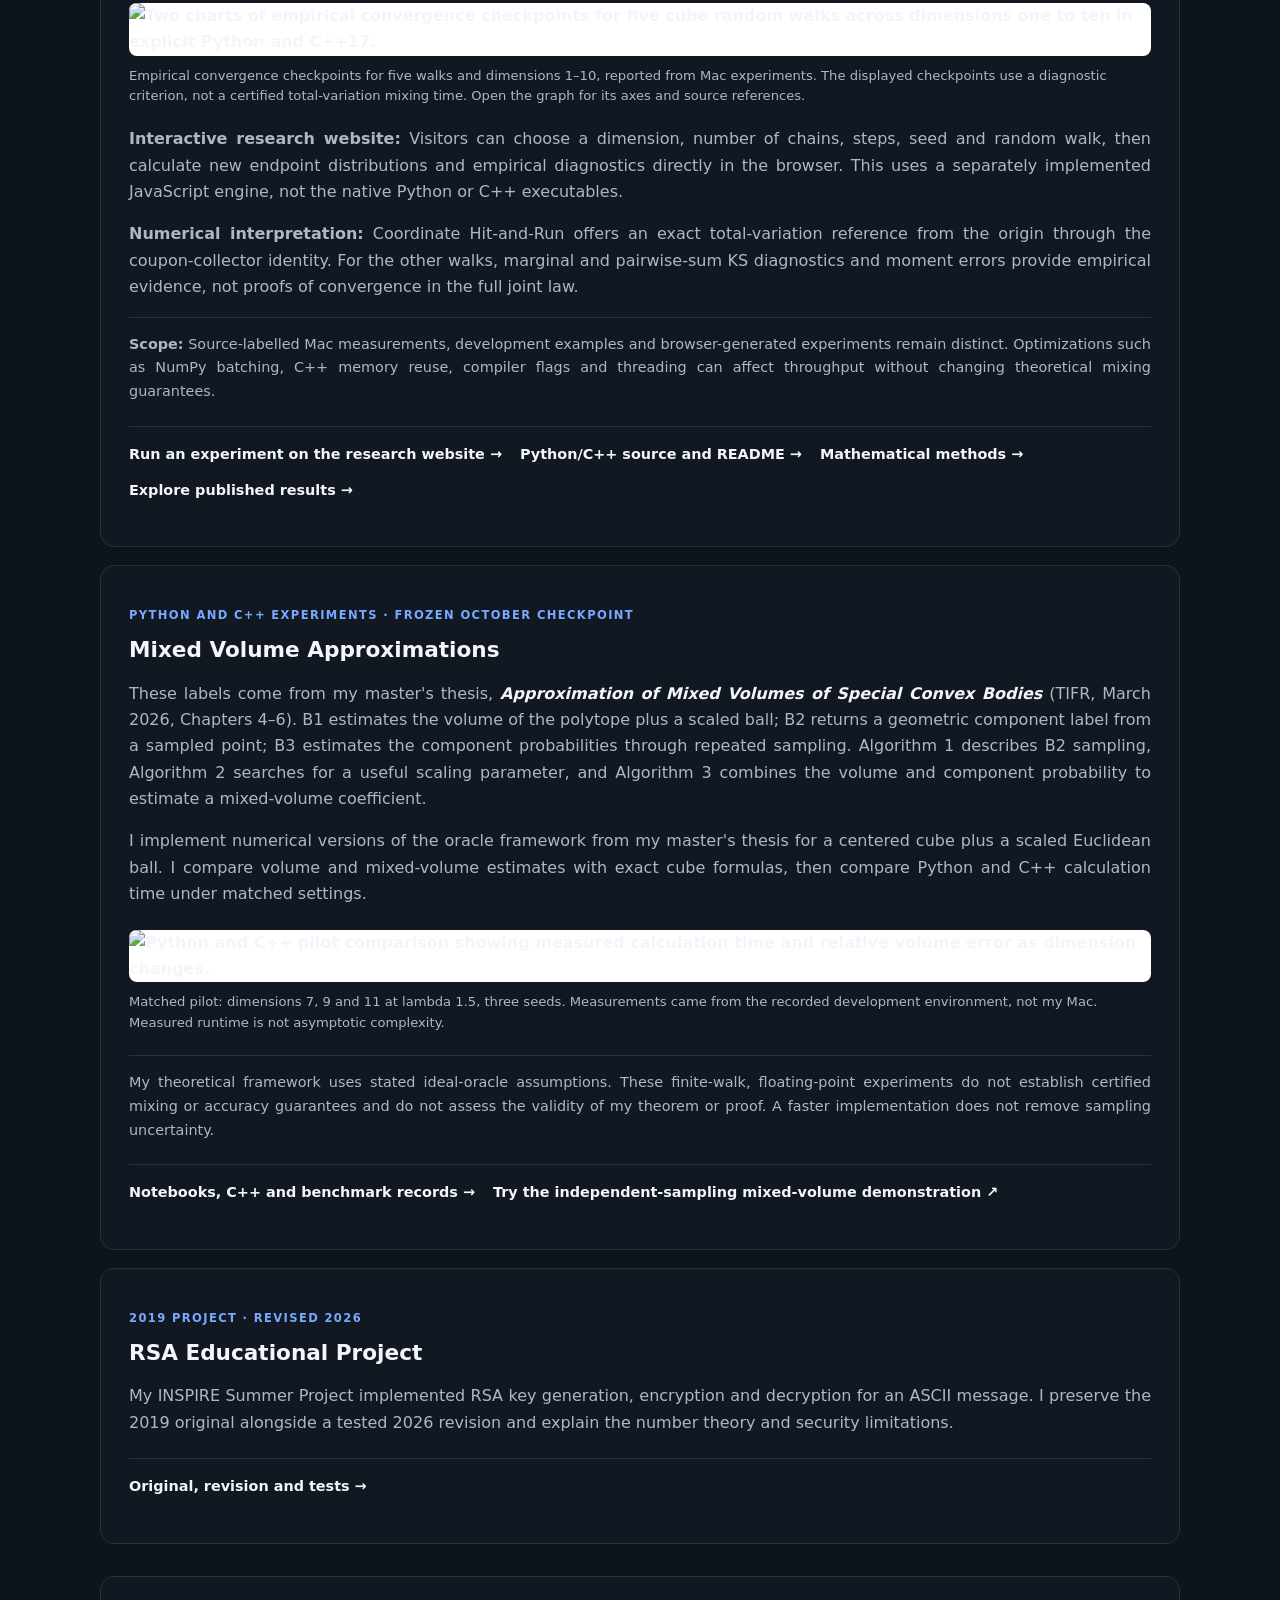
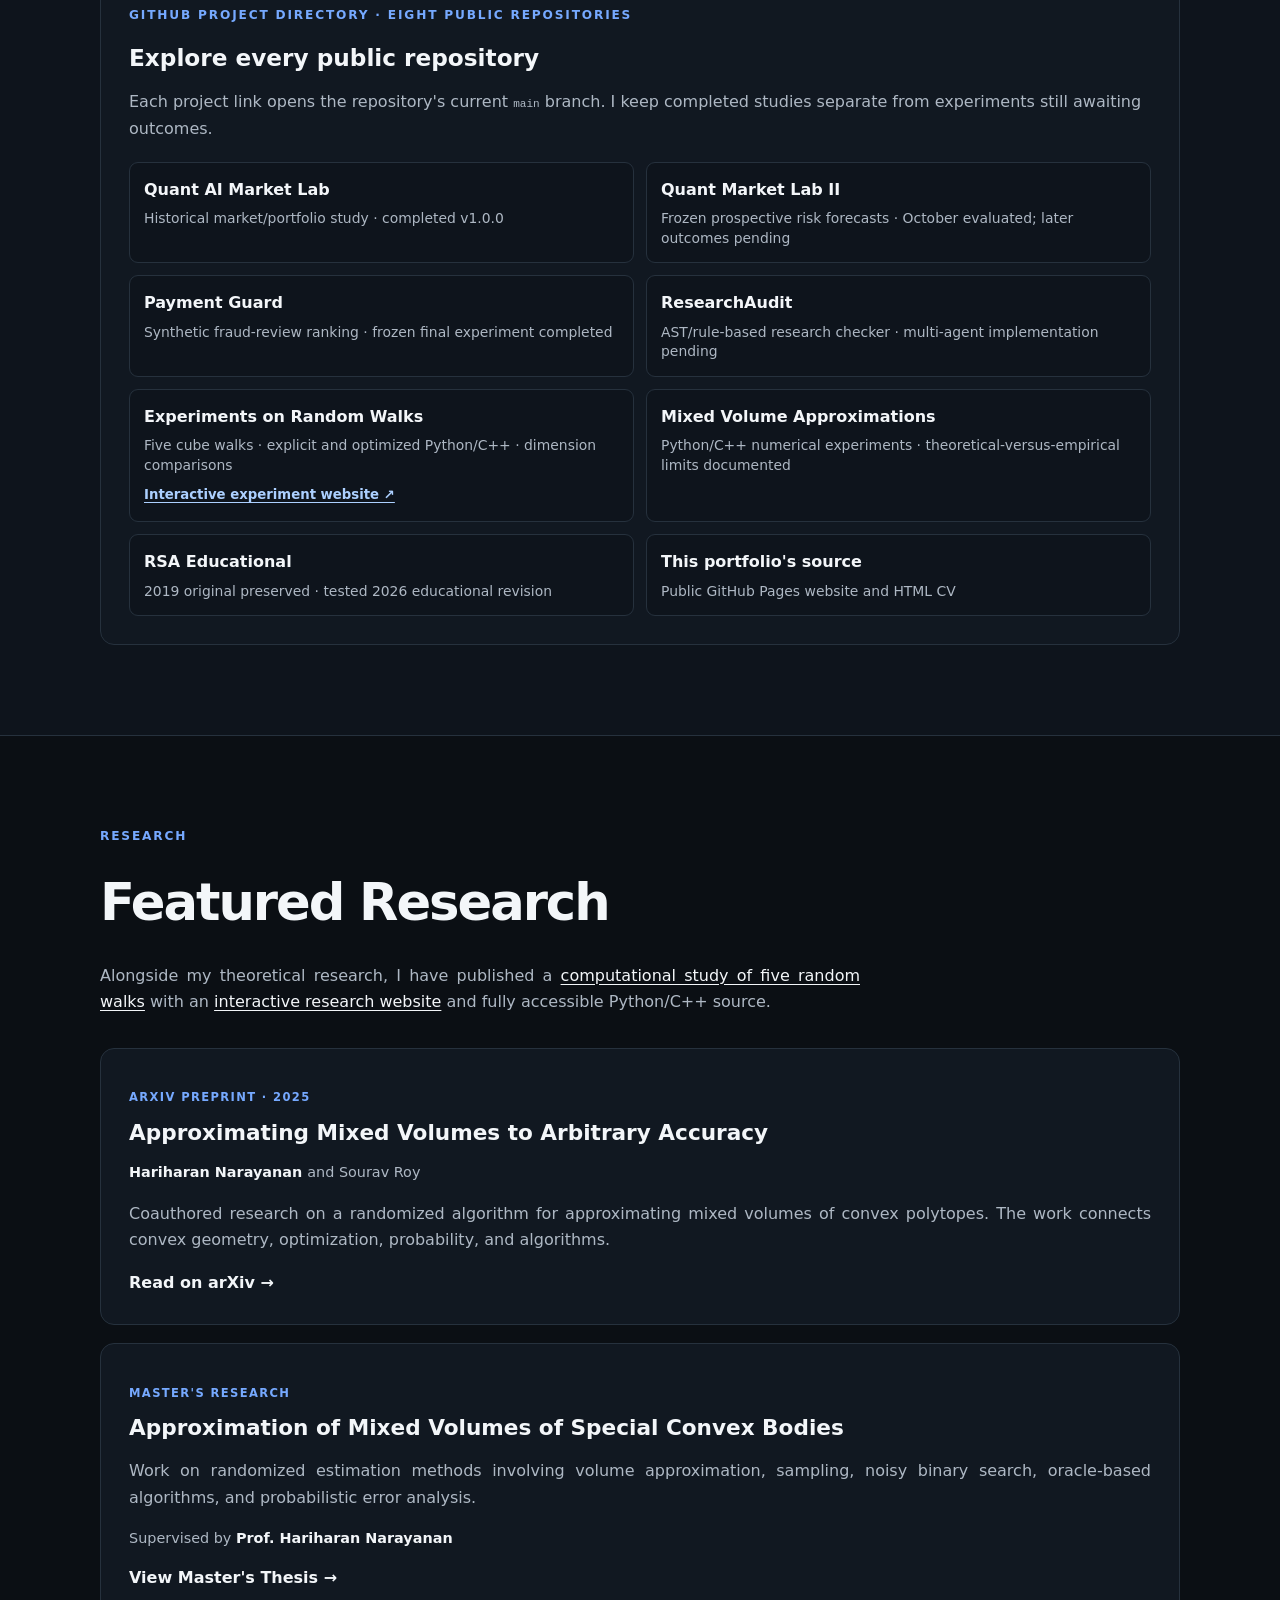
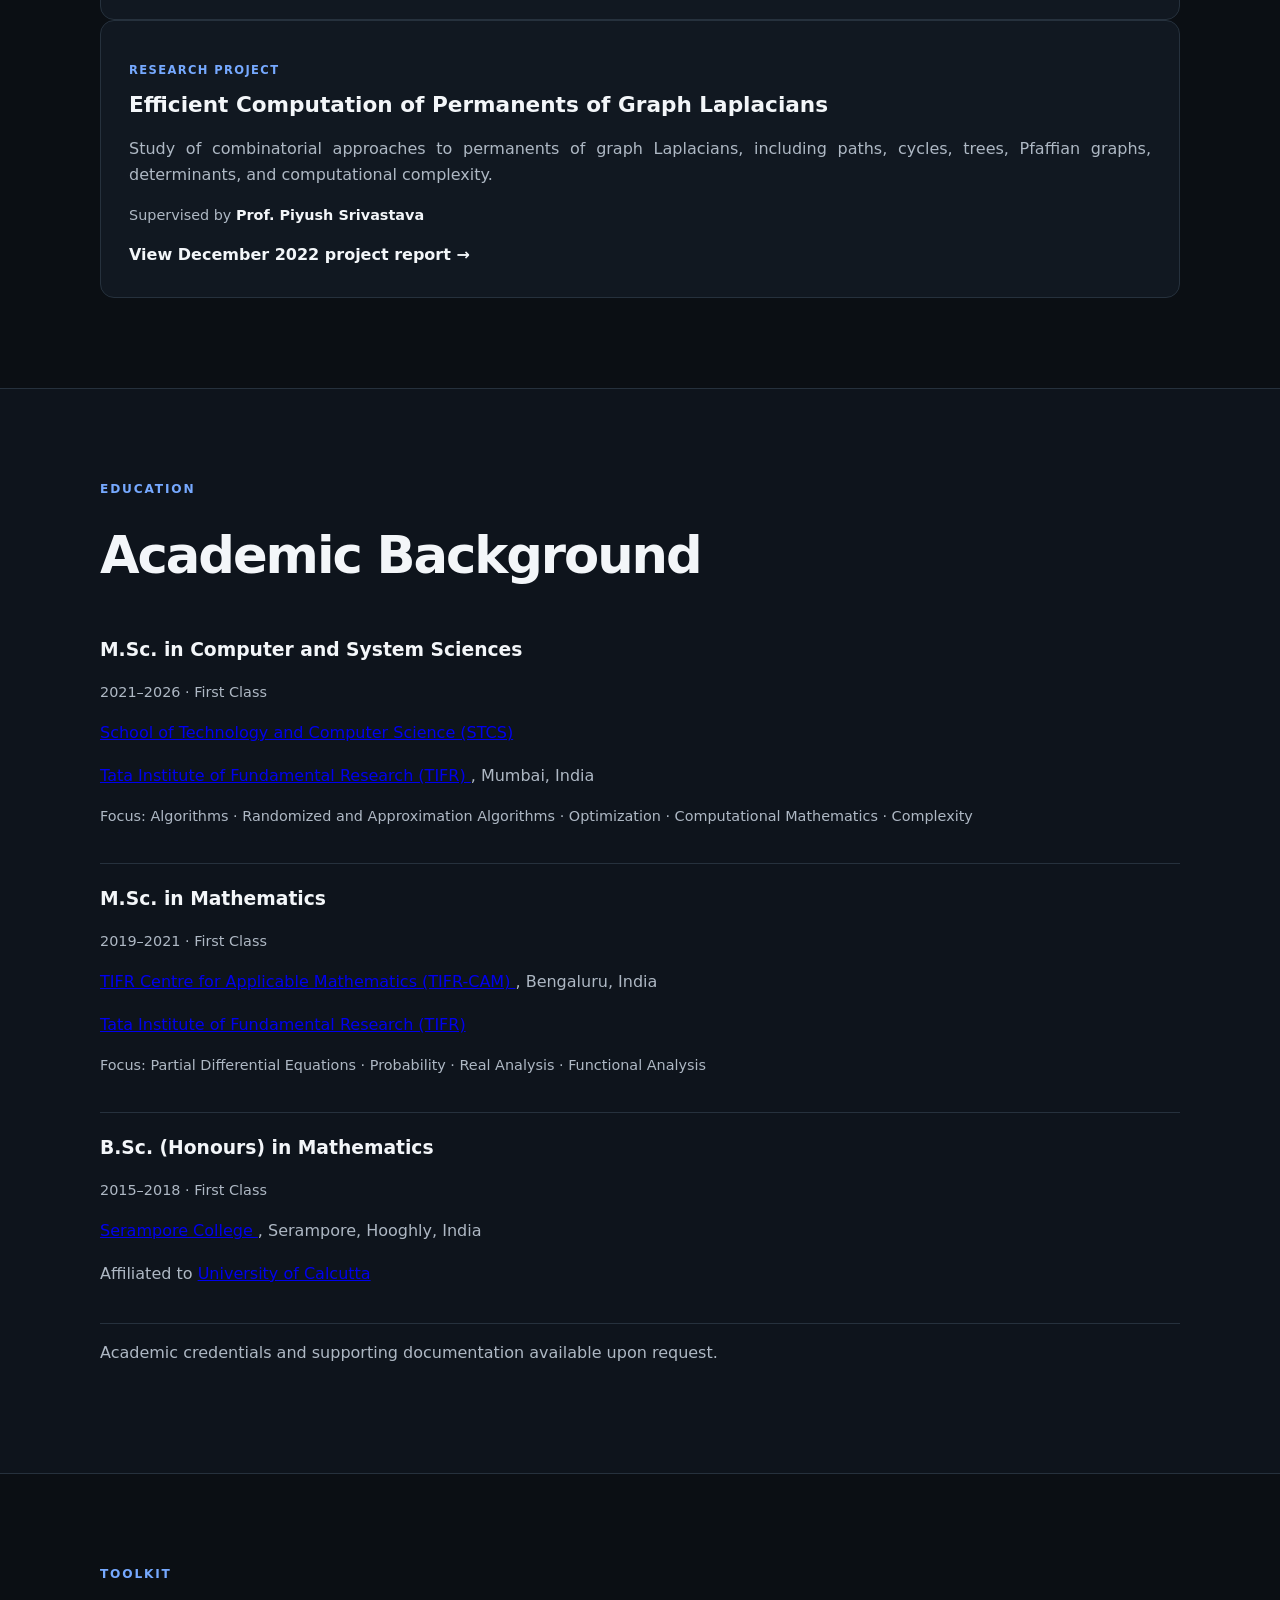
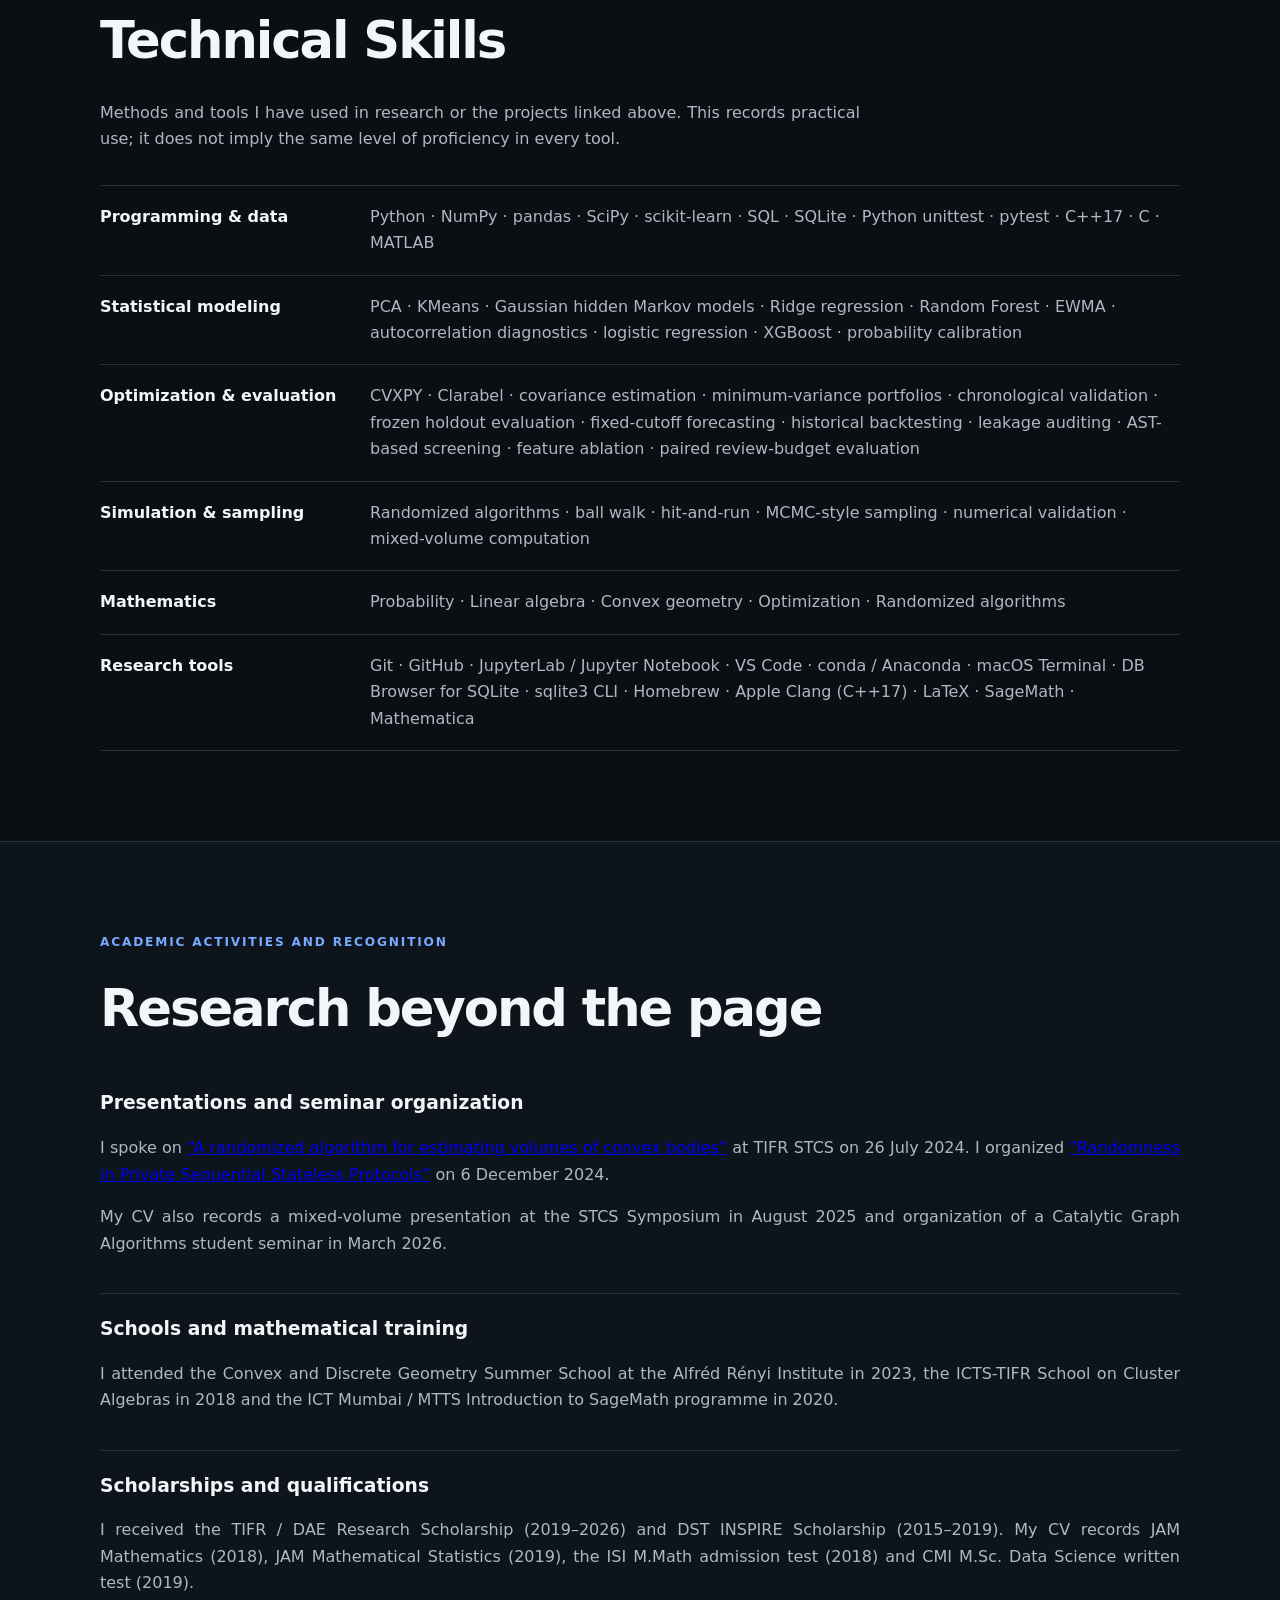
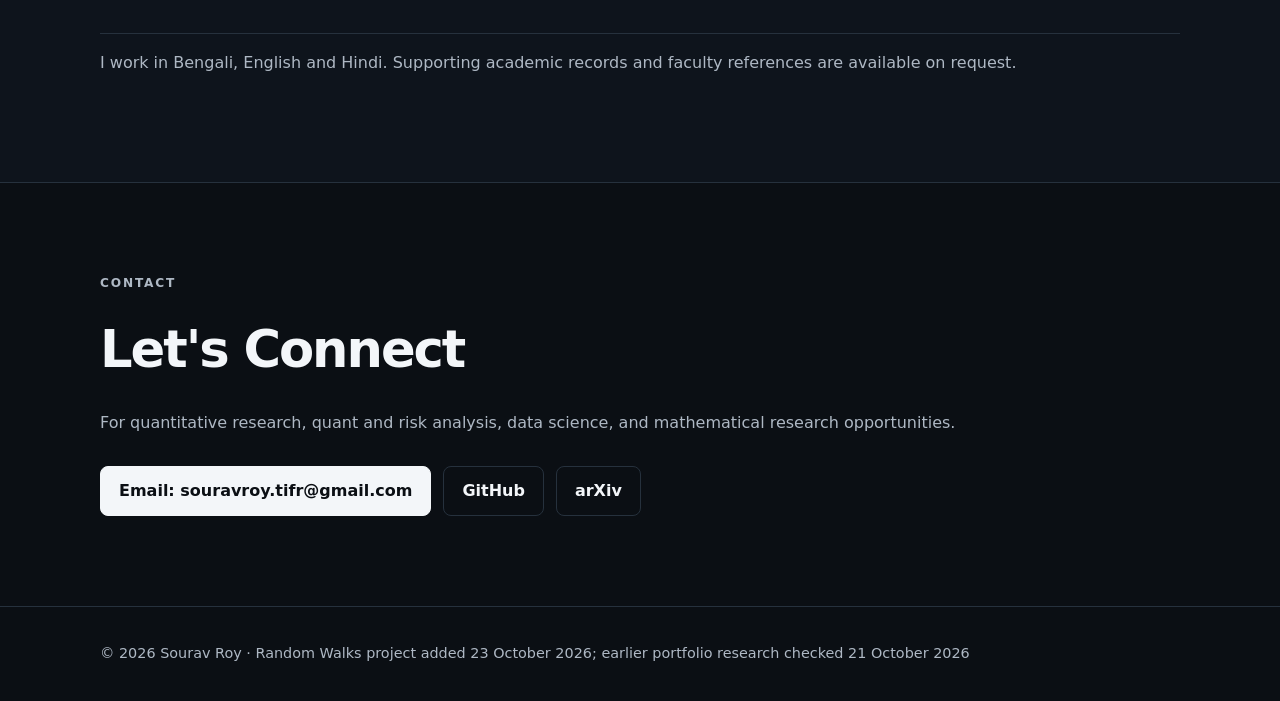
==== commit 50df60cc: "Linked compact mixed-volume demonstration from portfolio research project" ====
--- a/index.html
+++ b/index.html
@@ -137,7 +137,7 @@
 <p>I implement numerical versions of the oracle framework from my master's thesis for a centered cube plus a scaled Euclidean ball. I compare volume and mixed-volume estimates with exact cube formulas, then compare Python and C++ calculation time under matched settings.</p>
 <figure><a href="https://github.com/Souravfrp/estimates-of-mixed-volume-components/blob/main/results/dimension_comparison.svg"><img src="https://raw.githubusercontent.com/Souravfrp/estimates-of-mixed-volume-components/6cc23eb688a71d890b364fe3e589498e085d2d49/results/dimension_comparison.svg" alt="Python and C++ pilot comparison showing measured calculation time and relative volume error as dimension changes." loading="lazy"></a><figcaption>Matched pilot: dimensions 7, 9 and 11 at lambda 1.5, three seeds. Measurements came from the recorded development environment, not my Mac. Measured runtime is not asymptotic complexity.</figcaption></figure>
 <p class="scope">My theoretical framework uses stated ideal-oracle assumptions. These finite-walk, floating-point experiments do not establish certified mixing or accuracy guarantees and do not assess the validity of my theorem or proof. A faster implementation does not remove sampling uncertainty.</p>
-<p class="card-links"><a href="https://github.com/Souravfrp/estimates-of-mixed-volume-components">Notebooks, C++ and benchmark records →</a></p>
+<p class="card-links"><a href="https://github.com/Souravfrp/estimates-of-mixed-volume-components">Notebooks, C++ and benchmark records →</a><a href="https://souravfrp.github.io/Experiments-on-Random-Walks/#mixed-volume-lab" target="_blank" rel="noopener noreferrer">Try the independent-sampling mixed-volume demonstration ↗</a></p>
 </article>
 <article class="card supplementary">
 <p class="tag">2019 PROJECT · REVISED 2026</p><h3>RSA Educational Project</h3>
--- a/style.css
+++ b/style.css
@@ -112,24 +112,12 @@
 #random-walks{scroll-margin-top:110px}
 @media(max-width:900px){.update-strip a:last-child:nth-child(odd){grid-column:1/-1}}
 
-/* Featured research above the project list; keeps the existing hero and CV links. */
-.hero-content-grid{display:grid;grid-template-columns:minmax(0,1.4fr) minmax(295px,.85fr);gap:34px;align-items:start;margin-top:25px}
-.hero-copy{min-width:0}.hero-copy .lead{margin:0;max-width:100%}
-.hero-copy .buttons{margin-top:28px}
-.hero .buttons .button.hero-live-link{border-color:#719fff;background:rgba(118,169,255,.14);color:#e7f0ff}
-.hero .buttons .button.hero-live-link:hover{background:rgba(118,169,255,.25);border-color:#b3d0ff}
-.hero-research-spotlight{min-width:0;padding:18px;border:1px solid #344c67;border-radius:14px;background:linear-gradient(145deg,#151f2b,#101821);box-shadow:0 12px 28px rgba(0,0,0,.12)}
-.hero-research-spotlight .eyebrow{font-size:.64rem;margin:0 0 11px;letter-spacing:.12em}
-.hero-preview-image{display:block;border-radius:8px;overflow:hidden;background:#fff}
-.hero-preview-image img{display:block;width:100%;height:auto;aspect-ratio:1600/630;object-fit:contain}
-.hero-preview-image:hover img{opacity:.88}
-.hero-research-spotlight h3{font-size:1.2rem;line-height:1.35;margin:17px 0 7px}
-.hero-research-spotlight h3 a{color:var(--text);text-decoration:none}
-.hero-research-spotlight h3 a:hover{text-decoration:underline;text-underline-offset:4px}
-.hero-research-spotlight .spotlight-summary{font-size:.91rem;line-height:1.55;margin:0 0 15px;color:var(--muted);text-align:left}
-.spotlight-actions{display:flex;gap:11px 15px;flex-wrap:wrap;padding-top:13px;border-top:1px solid #334052}
-.spotlight-actions a{font-size:.83rem;font-weight:750;color:#c7d7ec;text-decoration:none}
-.spotlight-actions a:hover{text-decoration:underline;text-underline-offset:3px}
-.spotlight-actions a.spotlight-try{color:#a9cdff}
-@media(max-width:920px){.hero-content-grid{grid-template-columns:1fr;gap:25px}.hero-research-spotlight{max-width:560px}.hero{padding-bottom:75px}}
-@media(max-width:720px){.hero-content-grid{margin-top:20px}.hero-research-spotlight{padding:15px}.hero-research-spotlight h3{font-size:1.13rem}}
+/* Small research icon replaces the formerly oversized homepage graph preview. */
+.hero-research-links{display:flex;gap:10px 18px;align-items:center;flex-wrap:wrap;margin:0 0 24px}
+.hero-mini-link{display:inline-flex;align-items:center;gap:9px;color:#c7dcff;border:1px solid #456993;padding:9px 13px;border-radius:999px;background:rgba(118,169,255,.07);font-size:.89rem;line-height:1.3;font-weight:700;text-decoration:none}
+.hero-mini-link svg{flex:0 0 20px;color:#9bc5ff}
+.hero-mini-link:hover{background:rgba(118,169,255,.16);border-color:#8cbbfa}
+.hero-mini-source{font-size:.83rem;color:var(--muted);text-decoration:none}
+.hero-mini-source:hover{color:var(--text);text-decoration:underline;text-underline-offset:3px}
+.hero .lead{max-width:900px}
+@media(max-width:720px){.hero-research-links{align-items:flex-start}.hero-mini-link{font-size:.83rem}.hero-mini-source{padding:5px 0}}
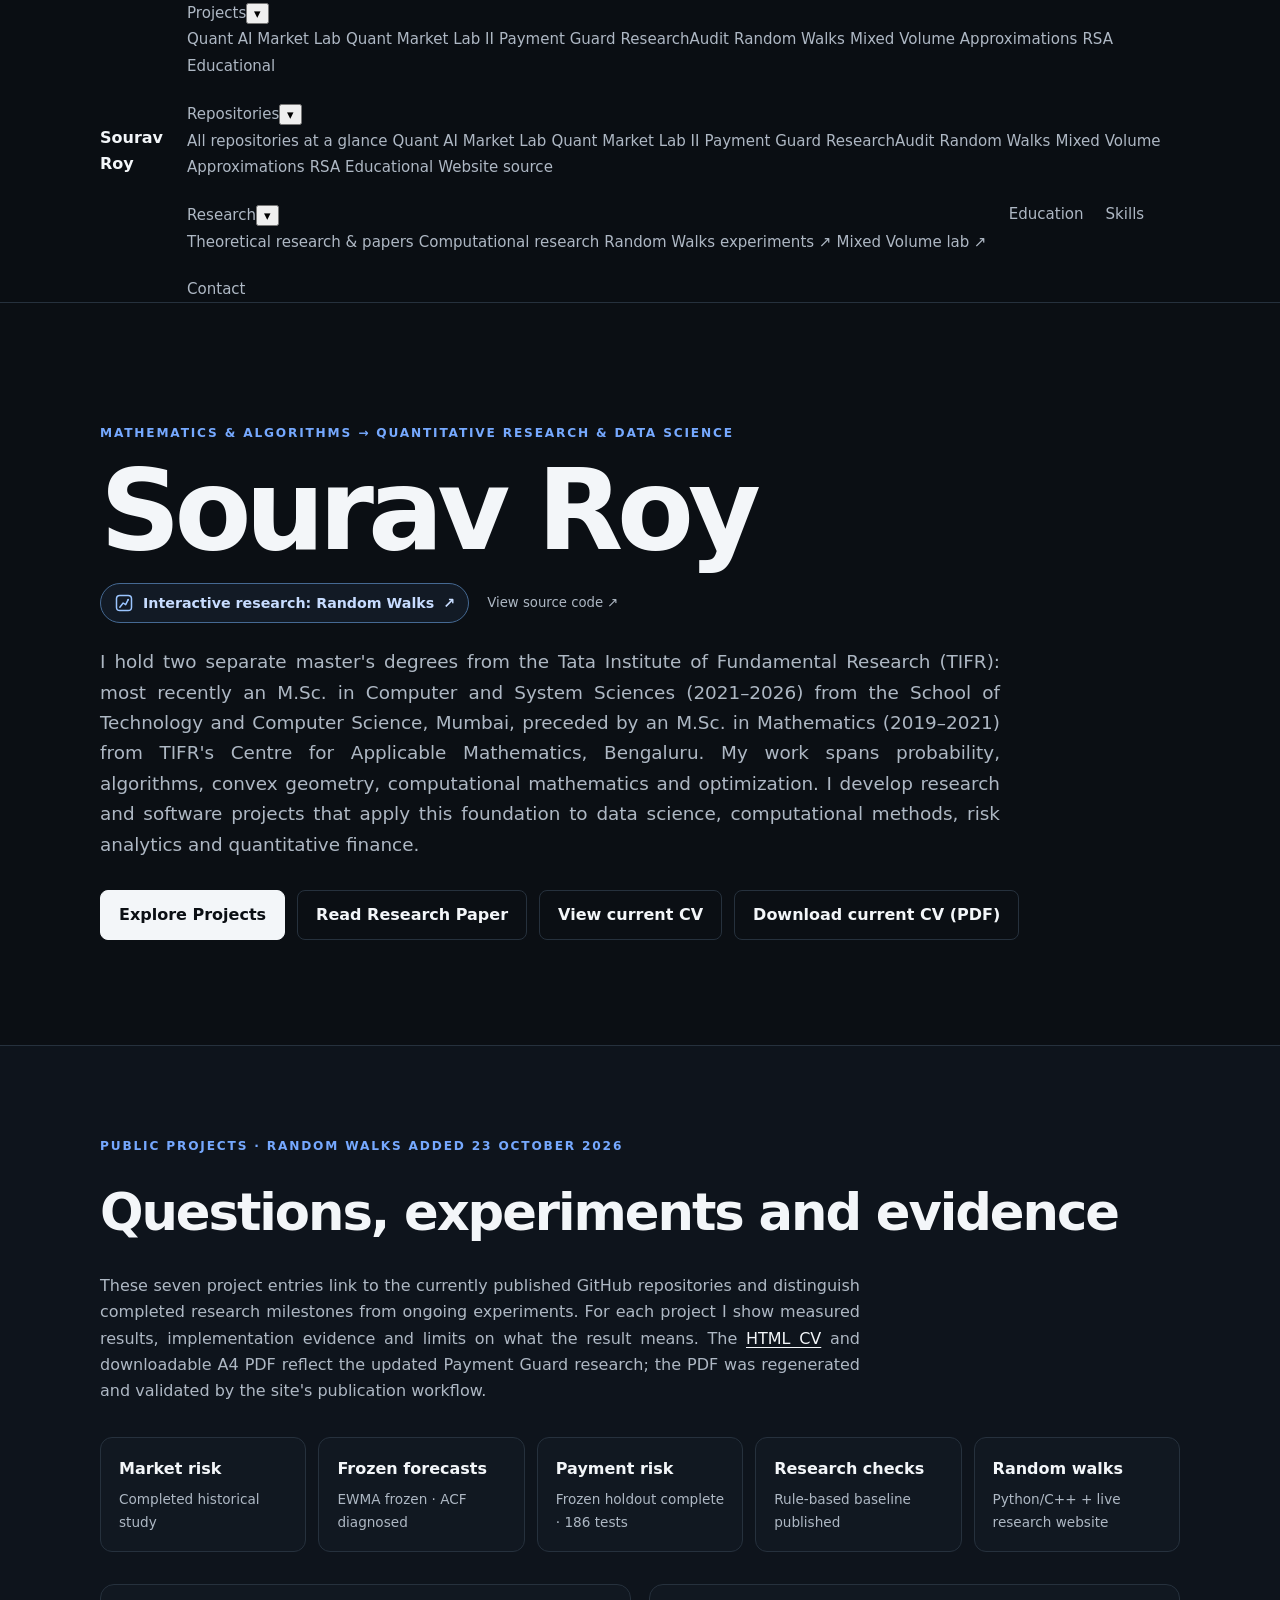
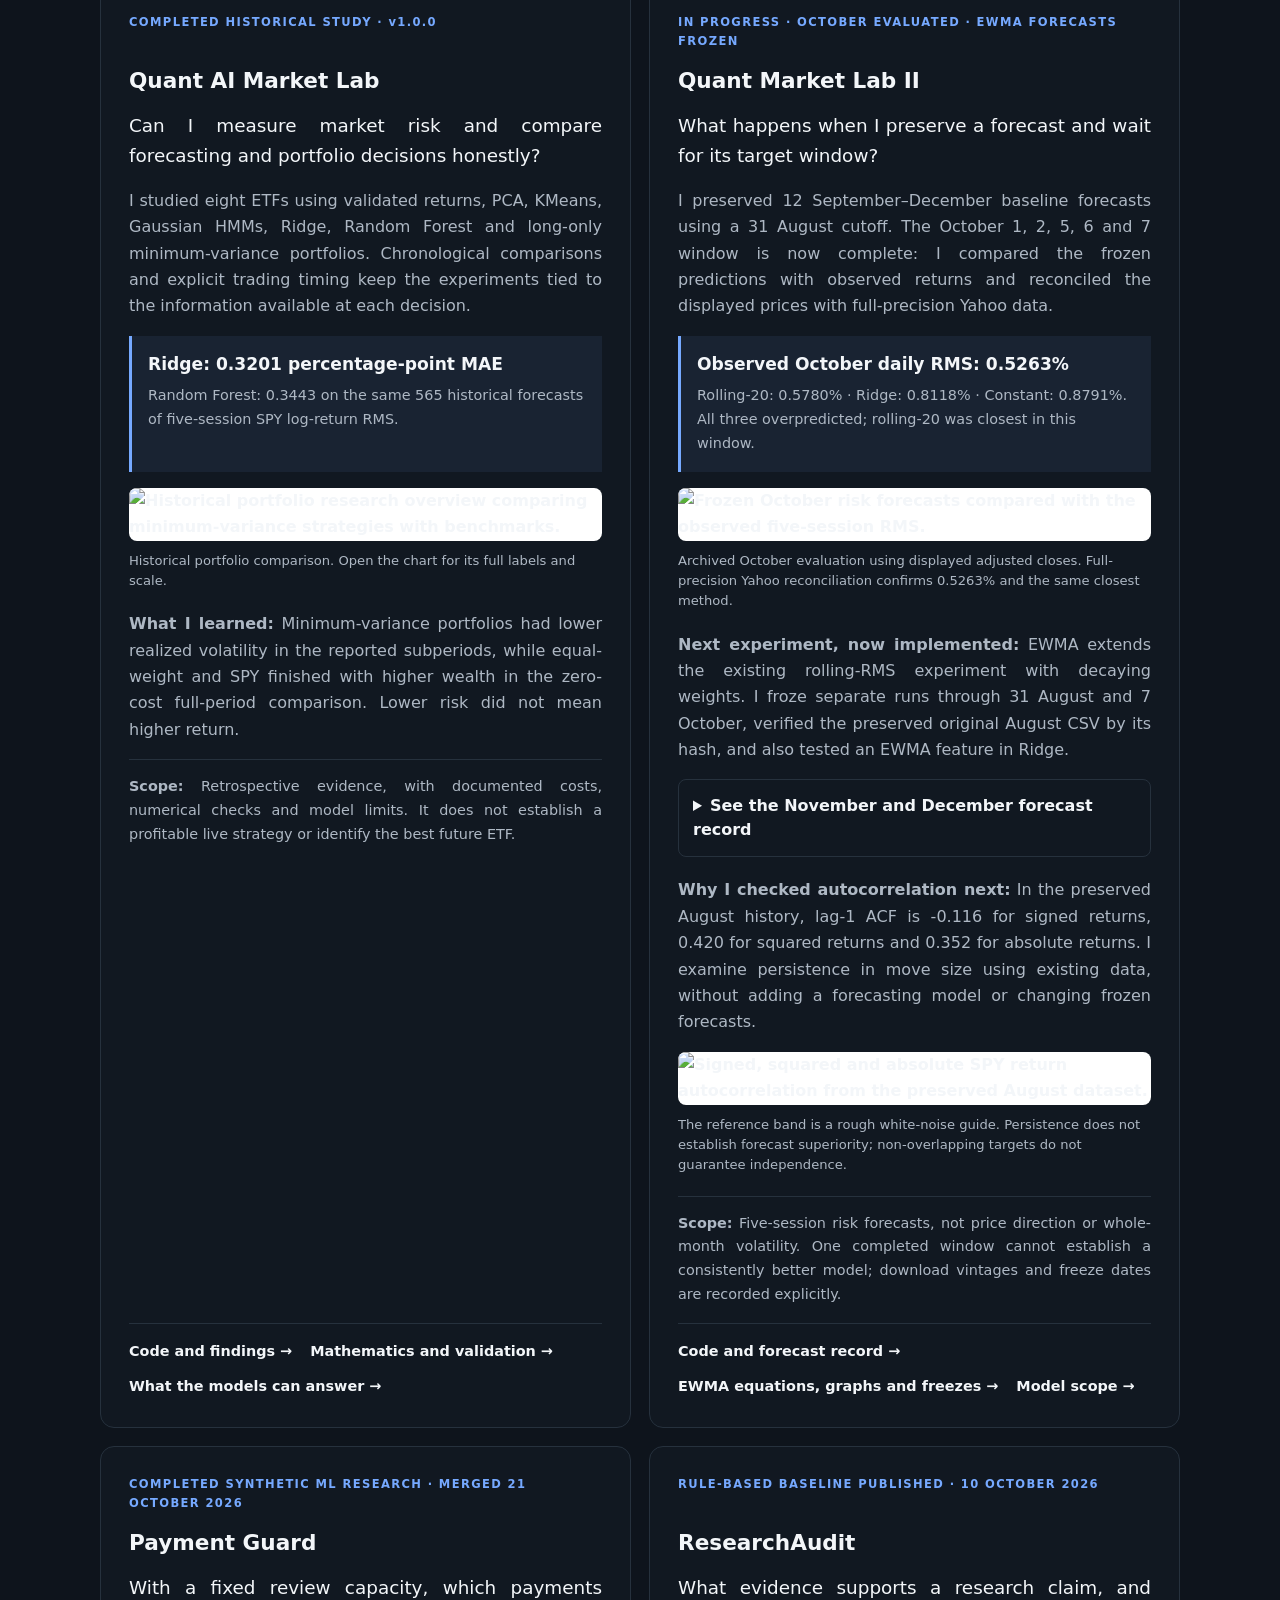
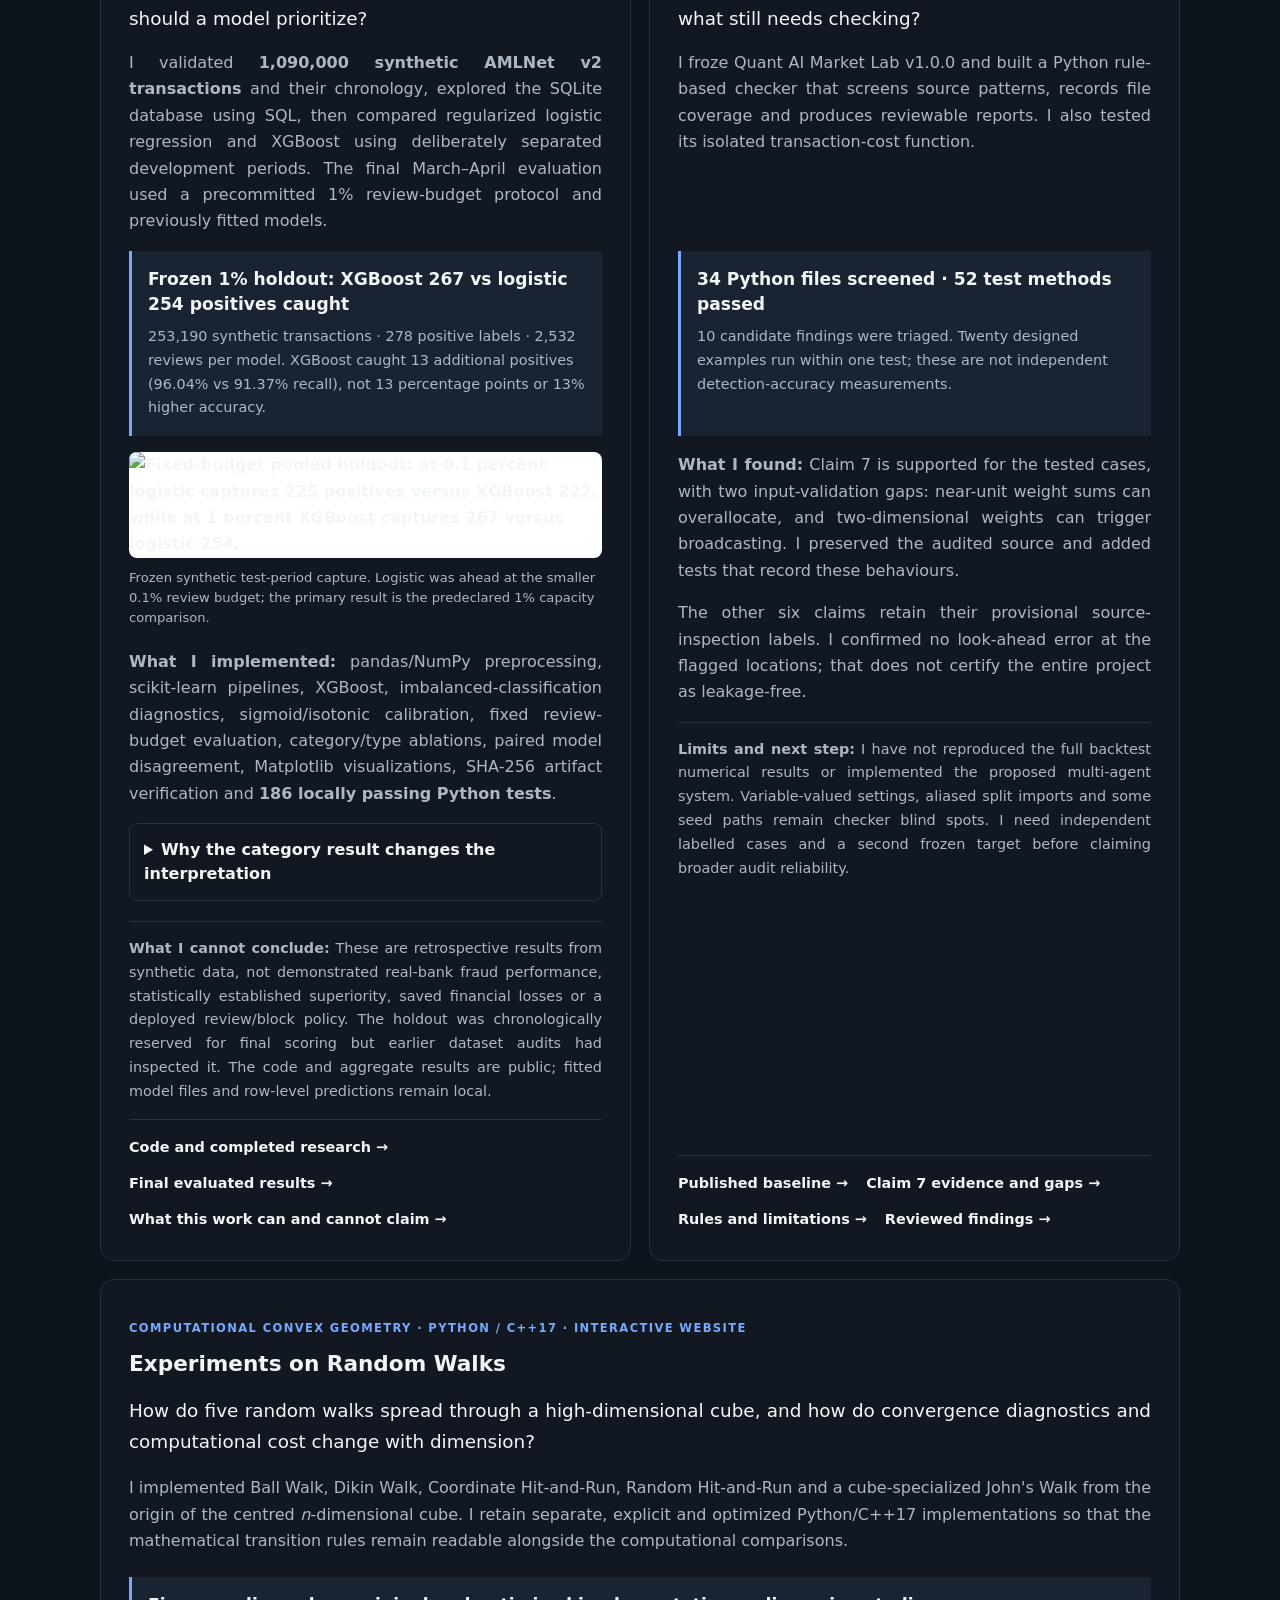
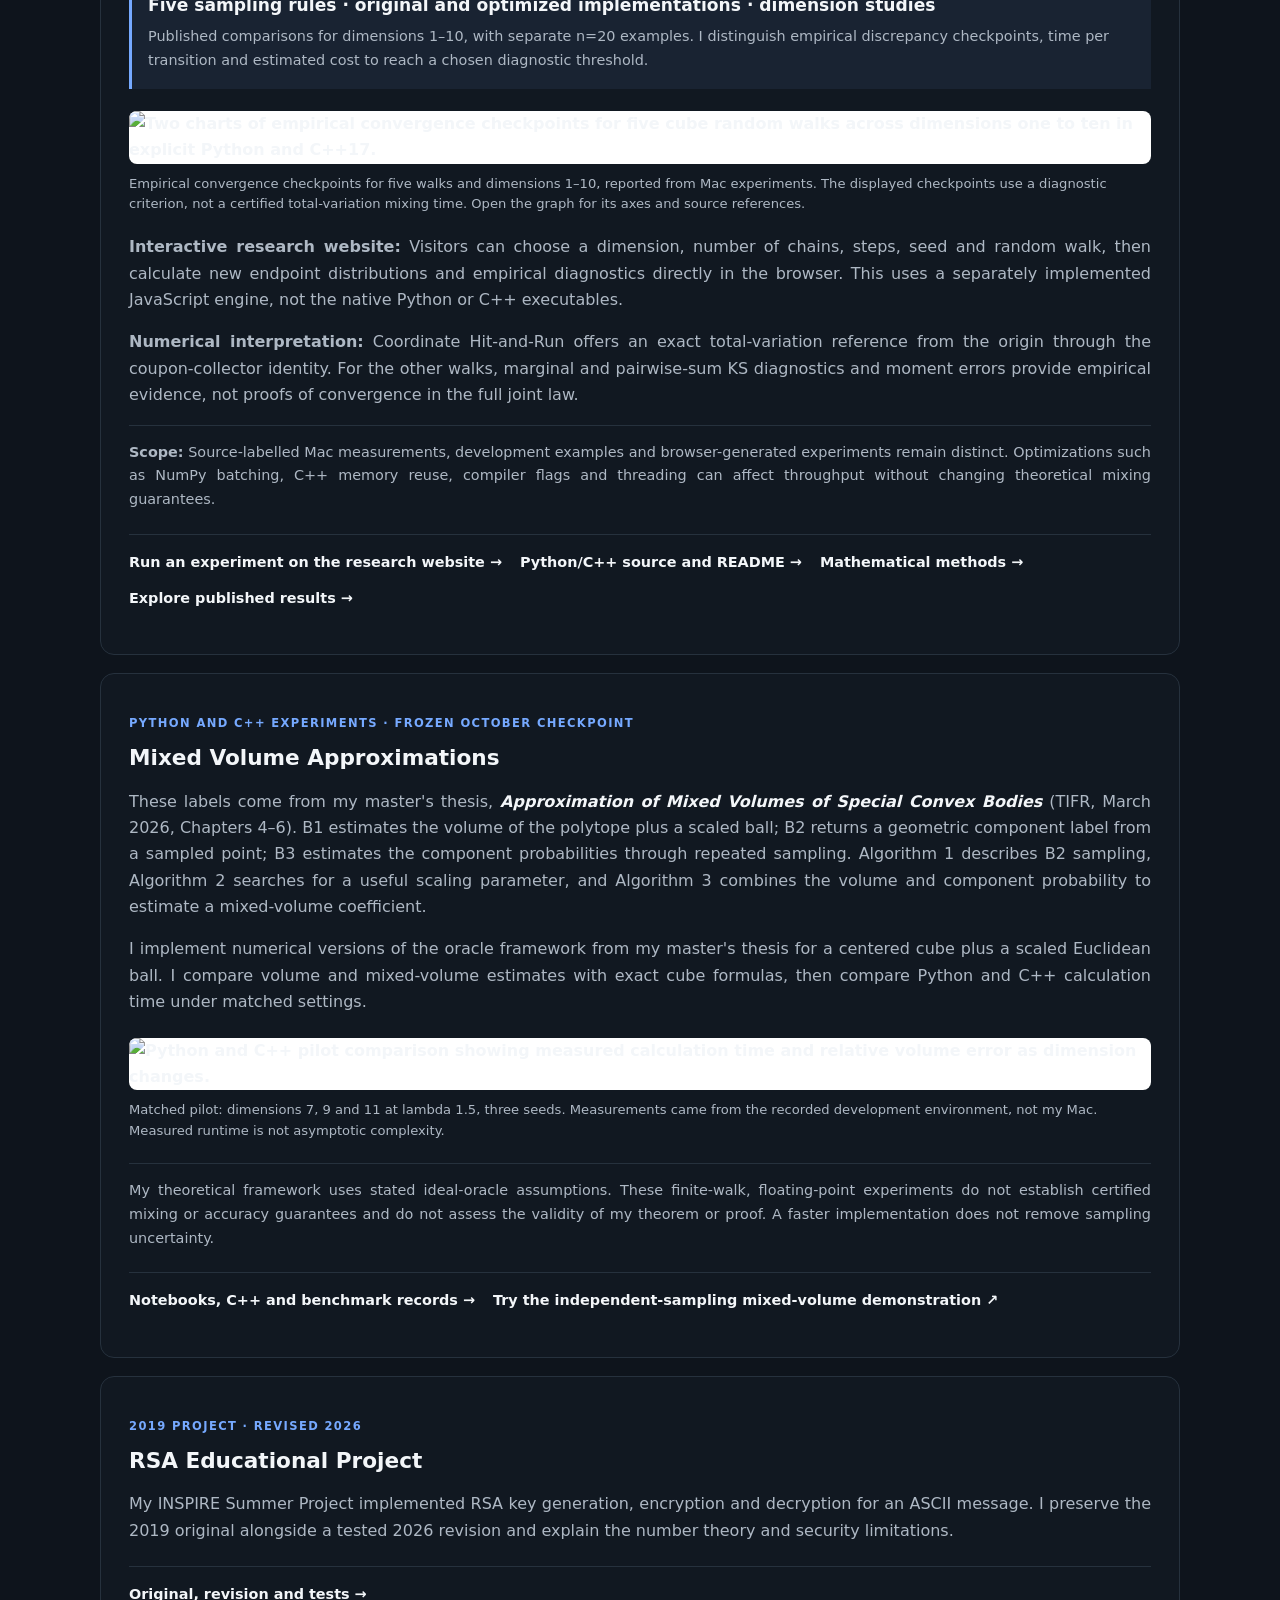
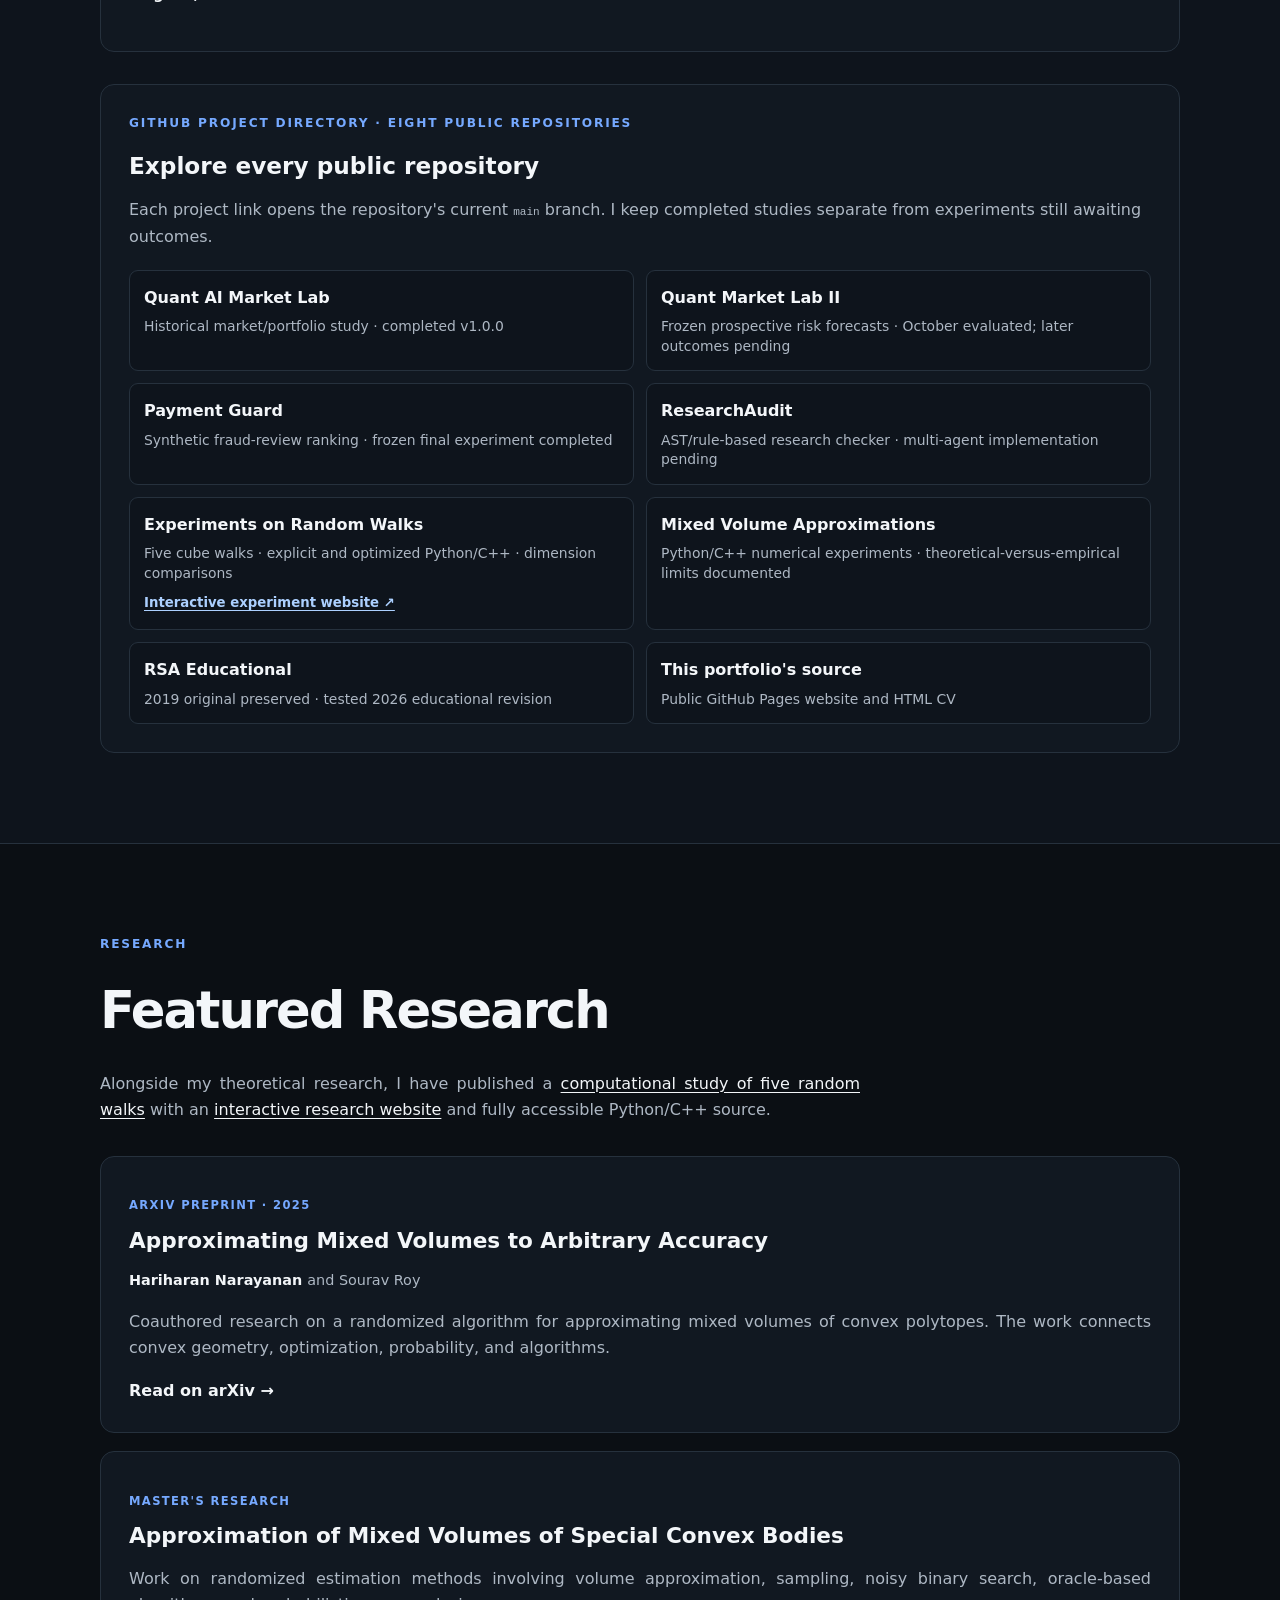
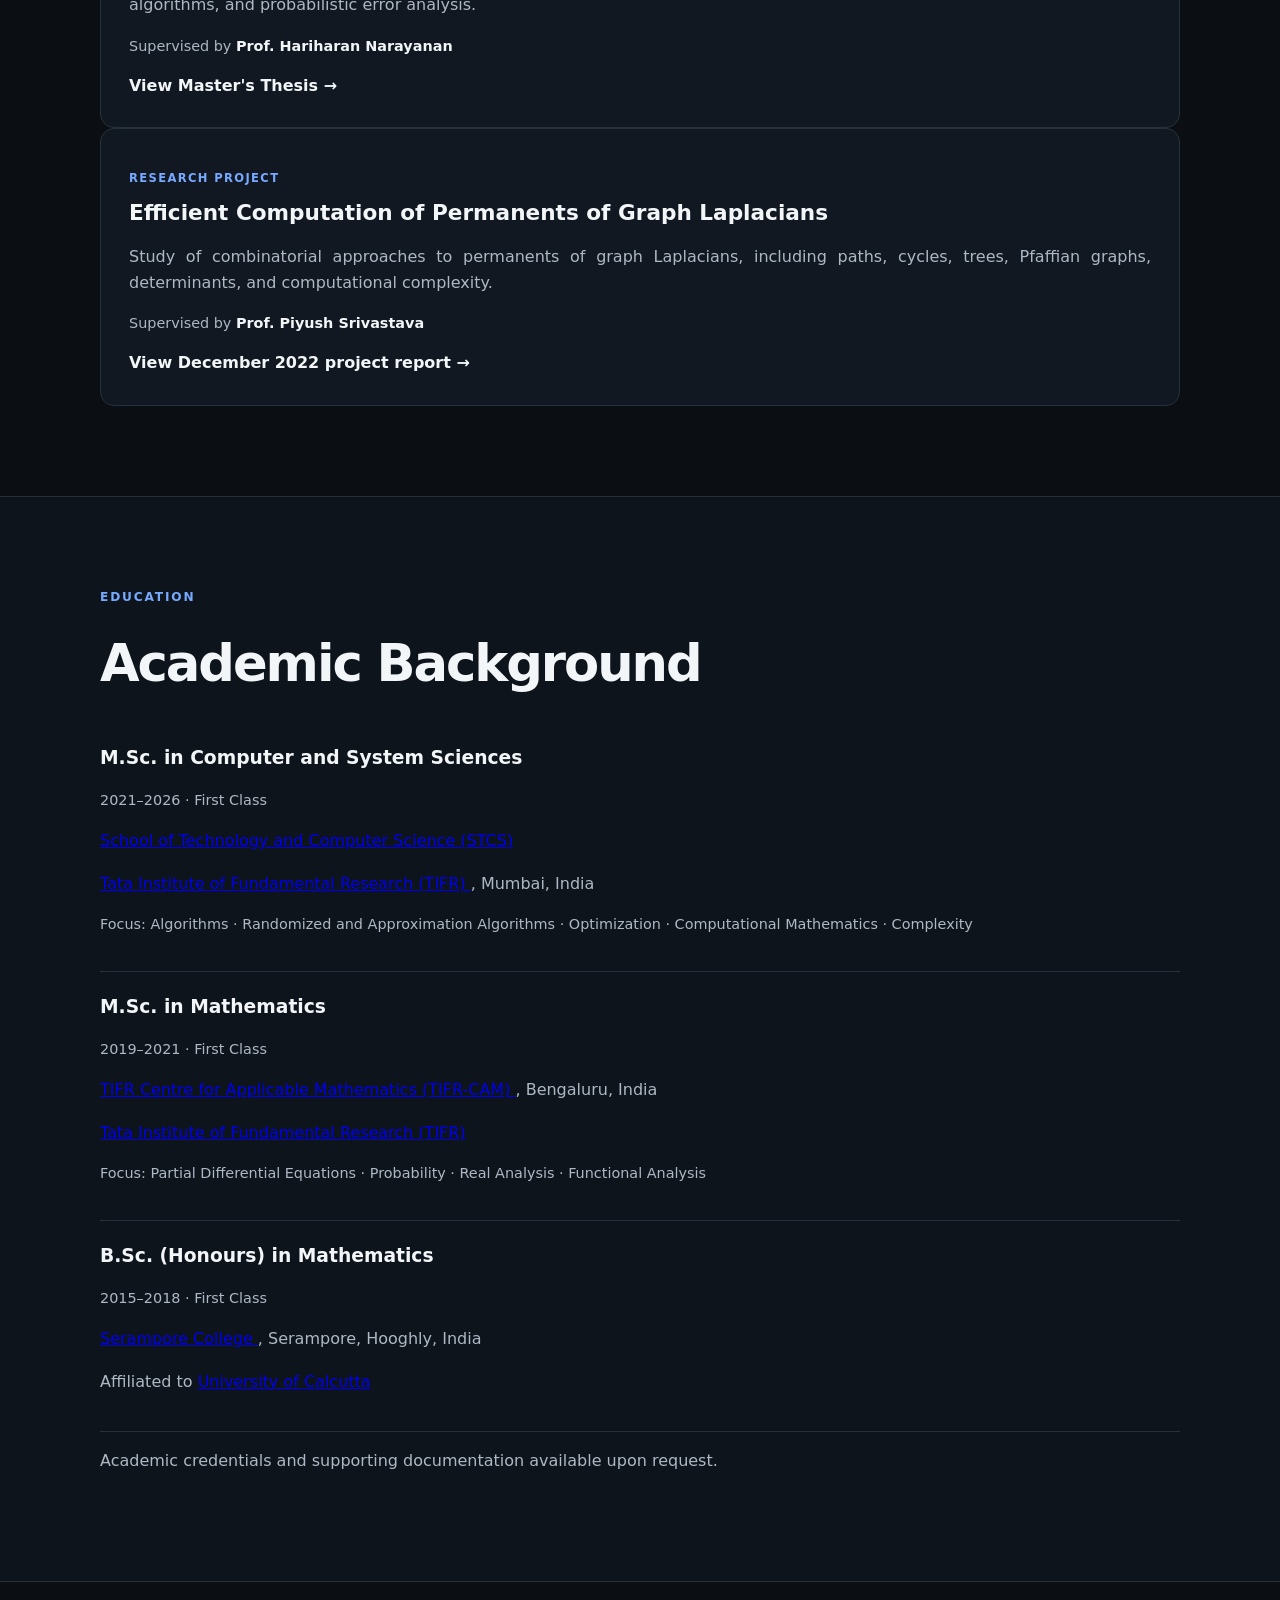
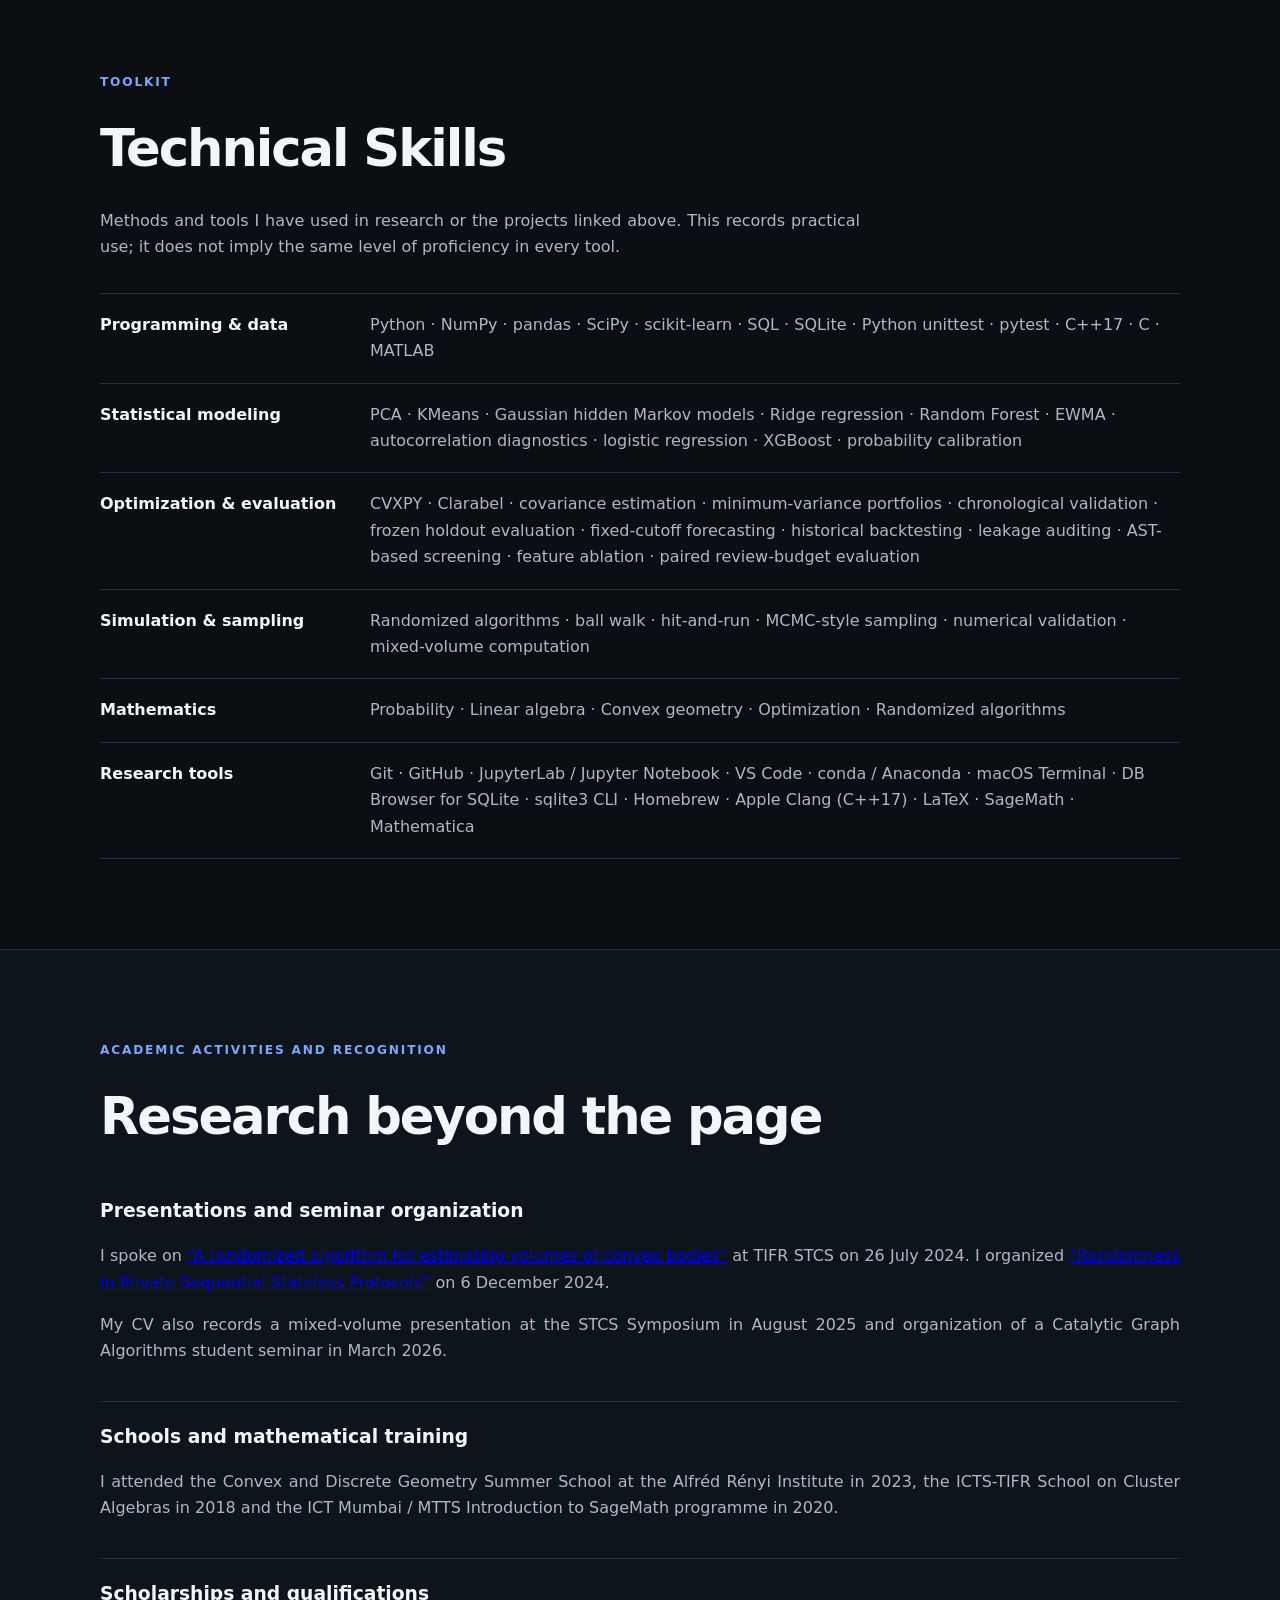
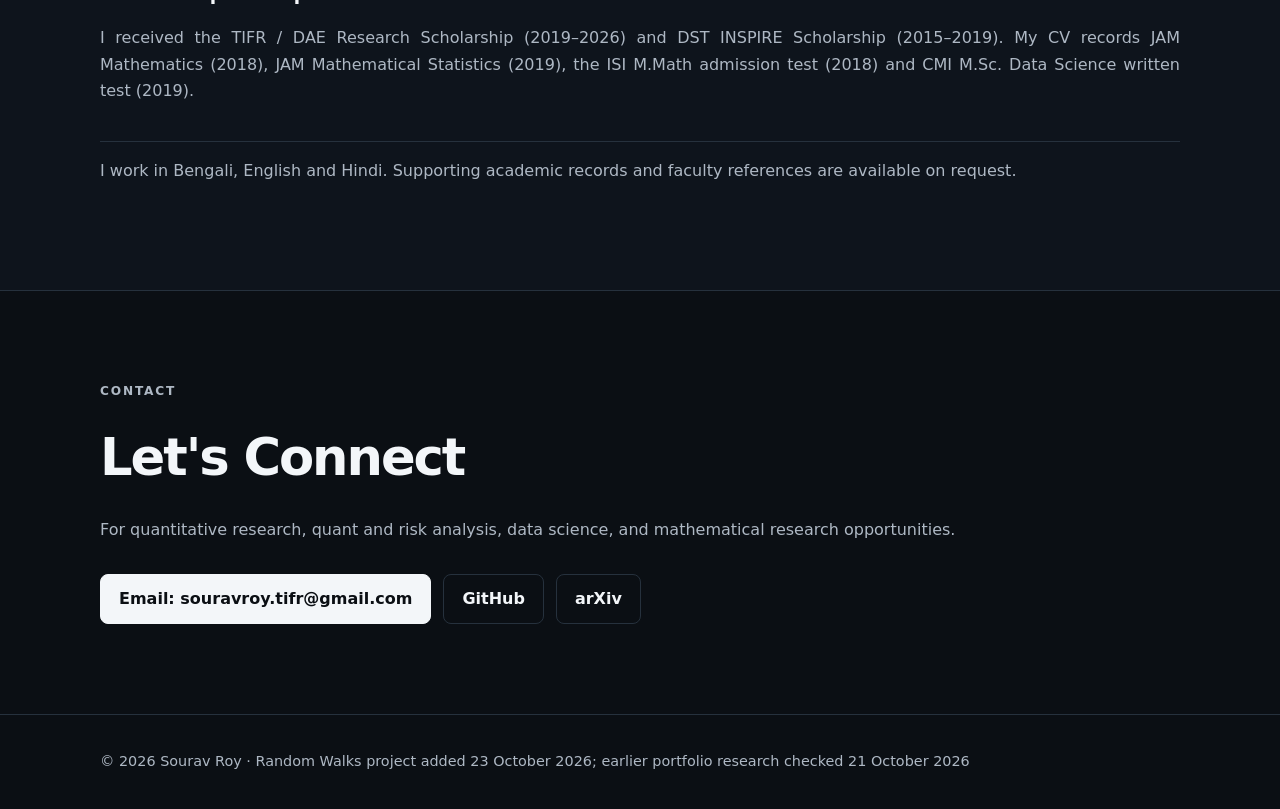
==== commit cb3b0c0a: "Added project/repository/research submenus and academic-to-quant headline" ====
--- a/index.html
+++ b/index.html
@@ -4,18 +4,61 @@
   <meta charset="UTF-8">
   <meta name="viewport" content="width=device-width, initial-scale=1.0">
   <meta name="description" content="Sourav Roy — mathematics, computer and system sciences, randomized algorithms, convex geometry and computational research. Projects in Python, C++, random walks, data science, risk analytics and finance.">
-  <title>Sourav Roy | Mathematics, Computer Science & Research</title>
-  <link rel="stylesheet" href="style.css?v=20261023-compact-research">
+  <title>Sourav Roy | Mathematics & Algorithms → Quantitative Research & Data Science</title>
+  <link rel="stylesheet" href="style.css?v=20261024-navigation">
+  <script src="nav.js" defer></script>
 </head>
 <body>
-<header class="nav"><div class="container nav-inner"><a class="brand" href="#home">Sourav Roy</a>
-<nav aria-label="Main navigation"><a href="#projects">Projects</a><a href="#repositories">Repositories</a><a href="#research">Research</a><a href="#education">Education</a><a href="#skills">Skills</a><a href="#contact">Contact</a></nav></div></header>
+<header class="nav">
+  <div class="container nav-inner">
+    <a class="brand" href="#home">Sourav Roy</a>
+    <nav aria-label="Main navigation" class="main-nav">
+      <div class="nav-item">
+        <a href="#projects">Projects</a><button class="nav-toggle" type="button" aria-label="Show project shortcuts" aria-expanded="false" aria-controls="nav-projects">▾</button>
+        <div class="nav-menu" id="nav-projects" aria-label="Project shortcuts">
+          <a href="#market-lab">Quant AI Market Lab</a>
+          <a href="#market-lab-ii">Quant Market Lab II</a>
+          <a href="#paymentguard">Payment Guard</a>
+          <a href="#researchaudit">ResearchAudit</a>
+          <a href="#random-walks">Random Walks</a>
+          <a href="#mixed-volume">Mixed Volume Approximations</a>
+          <a href="#rsa-educational">RSA Educational</a>
+        </div>
+      </div>
+      <div class="nav-item">
+        <a href="#repositories">Repositories</a><button class="nav-toggle" type="button" aria-label="Show repository shortcuts" aria-expanded="false" aria-controls="nav-repositories">▾</button>
+        <div class="nav-menu" id="nav-repositories" aria-label="Repository directory shortcuts">
+          <a href="#repositories">All repositories at a glance</a>
+          <a href="#repo-quant-ai">Quant AI Market Lab</a>
+          <a href="#repo-quant-ii">Quant Market Lab II</a>
+          <a href="#repo-payment">Payment Guard</a>
+          <a href="#repo-audit">ResearchAudit</a>
+          <a href="#repo-random">Random Walks</a>
+          <a href="#repo-mixed">Mixed Volume Approximations</a>
+          <a href="#repo-rsa">RSA Educational</a>
+          <a href="#repo-portfolio">Website source</a>
+        </div>
+      </div>
+      <div class="nav-item">
+        <a href="#research">Research</a><button class="nav-toggle" type="button" aria-label="Show research shortcuts" aria-expanded="false" aria-controls="nav-research">▾</button>
+        <div class="nav-menu" id="nav-research" aria-label="Research areas">
+          <a href="#research-papers">Theoretical research &amp; papers</a>
+          <a href="#computational-research">Computational research</a>
+          <a href="https://souravfrp.github.io/Experiments-on-Random-Walks/" target="_blank" rel="noopener noreferrer">Random Walks experiments ↗</a>
+          <a href="https://souravfrp.github.io/Experiments-on-Random-Walks/mixed-volumes.html" target="_blank" rel="noopener noreferrer">Mixed Volume lab ↗</a>
+        </div>
+      </div>
+      <a href="#education">Education</a>
+      <a href="#skills">Skills</a>
+      <a href="#contact">Contact</a>
+    </nav>
+  </div>
+</header>
 
 <main>
 <section id="home" class="hero container">
-<p class="eyebrow">MATHEMATICS · COMPUTER SCIENCE · ALGORITHMS · DATA</p>
+<p class="eyebrow hero-direction">MATHEMATICS &amp; ALGORITHMS <span aria-hidden="true">→</span> QUANTITATIVE RESEARCH &amp; DATA SCIENCE</p>
 <h1>Sourav Roy</h1>
-<h2>Mathematics, computer science and computational research</h2>
 <div class="hero-research-links">
 <a class="hero-mini-link" href="https://souravfrp.github.io/Experiments-on-Random-Walks/#run-experiment" target="_blank" rel="noopener noreferrer">
 <svg width="20" height="20" viewBox="0 0 24 24" fill="none" stroke="currentColor" stroke-width="1.8" stroke-linecap="round" stroke-linejoin="round" aria-hidden="true" focusable="false">
@@ -137,9 +180,9 @@
 <p>I implement numerical versions of the oracle framework from my master's thesis for a centered cube plus a scaled Euclidean ball. I compare volume and mixed-volume estimates with exact cube formulas, then compare Python and C++ calculation time under matched settings.</p>
 <figure><a href="https://github.com/Souravfrp/estimates-of-mixed-volume-components/blob/main/results/dimension_comparison.svg"><img src="https://raw.githubusercontent.com/Souravfrp/estimates-of-mixed-volume-components/6cc23eb688a71d890b364fe3e589498e085d2d49/results/dimension_comparison.svg" alt="Python and C++ pilot comparison showing measured calculation time and relative volume error as dimension changes." loading="lazy"></a><figcaption>Matched pilot: dimensions 7, 9 and 11 at lambda 1.5, three seeds. Measurements came from the recorded development environment, not my Mac. Measured runtime is not asymptotic complexity.</figcaption></figure>
 <p class="scope">My theoretical framework uses stated ideal-oracle assumptions. These finite-walk, floating-point experiments do not establish certified mixing or accuracy guarantees and do not assess the validity of my theorem or proof. A faster implementation does not remove sampling uncertainty.</p>
-<p class="card-links"><a href="https://github.com/Souravfrp/estimates-of-mixed-volume-components">Notebooks, C++ and benchmark records →</a><a href="https://souravfrp.github.io/Experiments-on-Random-Walks/#mixed-volume-lab" target="_blank" rel="noopener noreferrer">Try the independent-sampling mixed-volume demonstration ↗</a></p>
-</article>
-<article class="card supplementary">
+<p class="card-links"><a href="https://github.com/Souravfrp/estimates-of-mixed-volume-components">Notebooks, C++ and benchmark records →</a><a href="https://souravfrp.github.io/Experiments-on-Random-Walks/mixed-volumes.html" target="_blank" rel="noopener noreferrer">Try the independent-sampling mixed-volume demonstration ↗</a></p>
+</article>
+<article class="card supplementary" id="rsa-educational">
 <p class="tag">2019 PROJECT · REVISED 2026</p><h3>RSA Educational Project</h3>
 <p>My INSPIRE Summer Project implemented RSA key generation, encryption and decryption for an ASCII message. I preserve the 2019 original alongside a tested 2026 revision and explain the number theory and security limitations.</p>
 <p class="card-links"><a href="https://github.com/Souravfrp/rsa-educational">Original, revision and tests →</a></p>
@@ -150,14 +193,14 @@
 <h3 id="repo-list-title">Explore every public repository</h3>
 <p>Each project link opens the repository's current <code>main</code> branch. I keep completed studies separate from experiments still awaiting outcomes.</p>
 <ul>
-<li><a href="https://github.com/Souravfrp/quant-ai-market-lab">Quant AI Market Lab</a><span>Historical market/portfolio study · completed v1.0.0</span></li>
-<li><a href="https://github.com/Souravfrp/quant-market-lab-ii">Quant Market Lab II</a><span>Frozen prospective risk forecasts · October evaluated; later outcomes pending</span></li>
-<li><a href="https://github.com/Souravfrp/payment-guard">Payment Guard</a><span>Synthetic fraud-review ranking · frozen final experiment completed</span></li>
-<li><a href="https://github.com/Souravfrp/research-audit">ResearchAudit</a><span>AST/rule-based research checker · multi-agent implementation pending</span></li>
-<li><a href="https://github.com/Souravfrp/Experiments-on-Random-Walks">Experiments on Random Walks</a><span>Five cube walks · explicit and optimized Python/C++ · dimension comparisons</span><a class="demo-link" href="https://souravfrp.github.io/Experiments-on-Random-Walks/#run-experiment">Interactive experiment website ↗</a></li>
-<li><a href="https://github.com/Souravfrp/estimates-of-mixed-volume-components">Mixed Volume Approximations</a><span>Python/C++ numerical experiments · theoretical-versus-empirical limits documented</span></li>
-<li><a href="https://github.com/Souravfrp/rsa-educational">RSA Educational</a><span>2019 original preserved · tested 2026 educational revision</span></li>
-<li><a href="https://github.com/Souravfrp/Souravfrp.github.io">This portfolio's source</a><span>Public GitHub Pages website and HTML CV</span></li>
+<li id="repo-quant-ai"><a href="https://github.com/Souravfrp/quant-ai-market-lab">Quant AI Market Lab</a><span>Historical market/portfolio study · completed v1.0.0</span></li>
+<li id="repo-quant-ii"><a href="https://github.com/Souravfrp/quant-market-lab-ii">Quant Market Lab II</a><span>Frozen prospective risk forecasts · October evaluated; later outcomes pending</span></li>
+<li id="repo-payment"><a href="https://github.com/Souravfrp/payment-guard">Payment Guard</a><span>Synthetic fraud-review ranking · frozen final experiment completed</span></li>
+<li id="repo-audit"><a href="https://github.com/Souravfrp/research-audit">ResearchAudit</a><span>AST/rule-based research checker · multi-agent implementation pending</span></li>
+<li id="repo-random"><a href="https://github.com/Souravfrp/Experiments-on-Random-Walks">Experiments on Random Walks</a><span>Five cube walks · explicit and optimized Python/C++ · dimension comparisons</span><a class="demo-link" href="https://souravfrp.github.io/Experiments-on-Random-Walks/#run-experiment">Interactive experiment website ↗</a></li>
+<li id="repo-mixed"><a href="https://github.com/Souravfrp/estimates-of-mixed-volume-components">Mixed Volume Approximations</a><span>Python/C++ numerical experiments · theoretical-versus-empirical limits documented</span></li>
+<li id="repo-rsa"><a href="https://github.com/Souravfrp/rsa-educational">RSA Educational</a><span>2019 original preserved · tested 2026 educational revision</span></li>
+<li id="repo-portfolio"><a href="https://github.com/Souravfrp/Souravfrp.github.io">This portfolio's source</a><span>Public GitHub Pages website and HTML CV</span></li>
 </ul>
 </aside>
 </div></section>
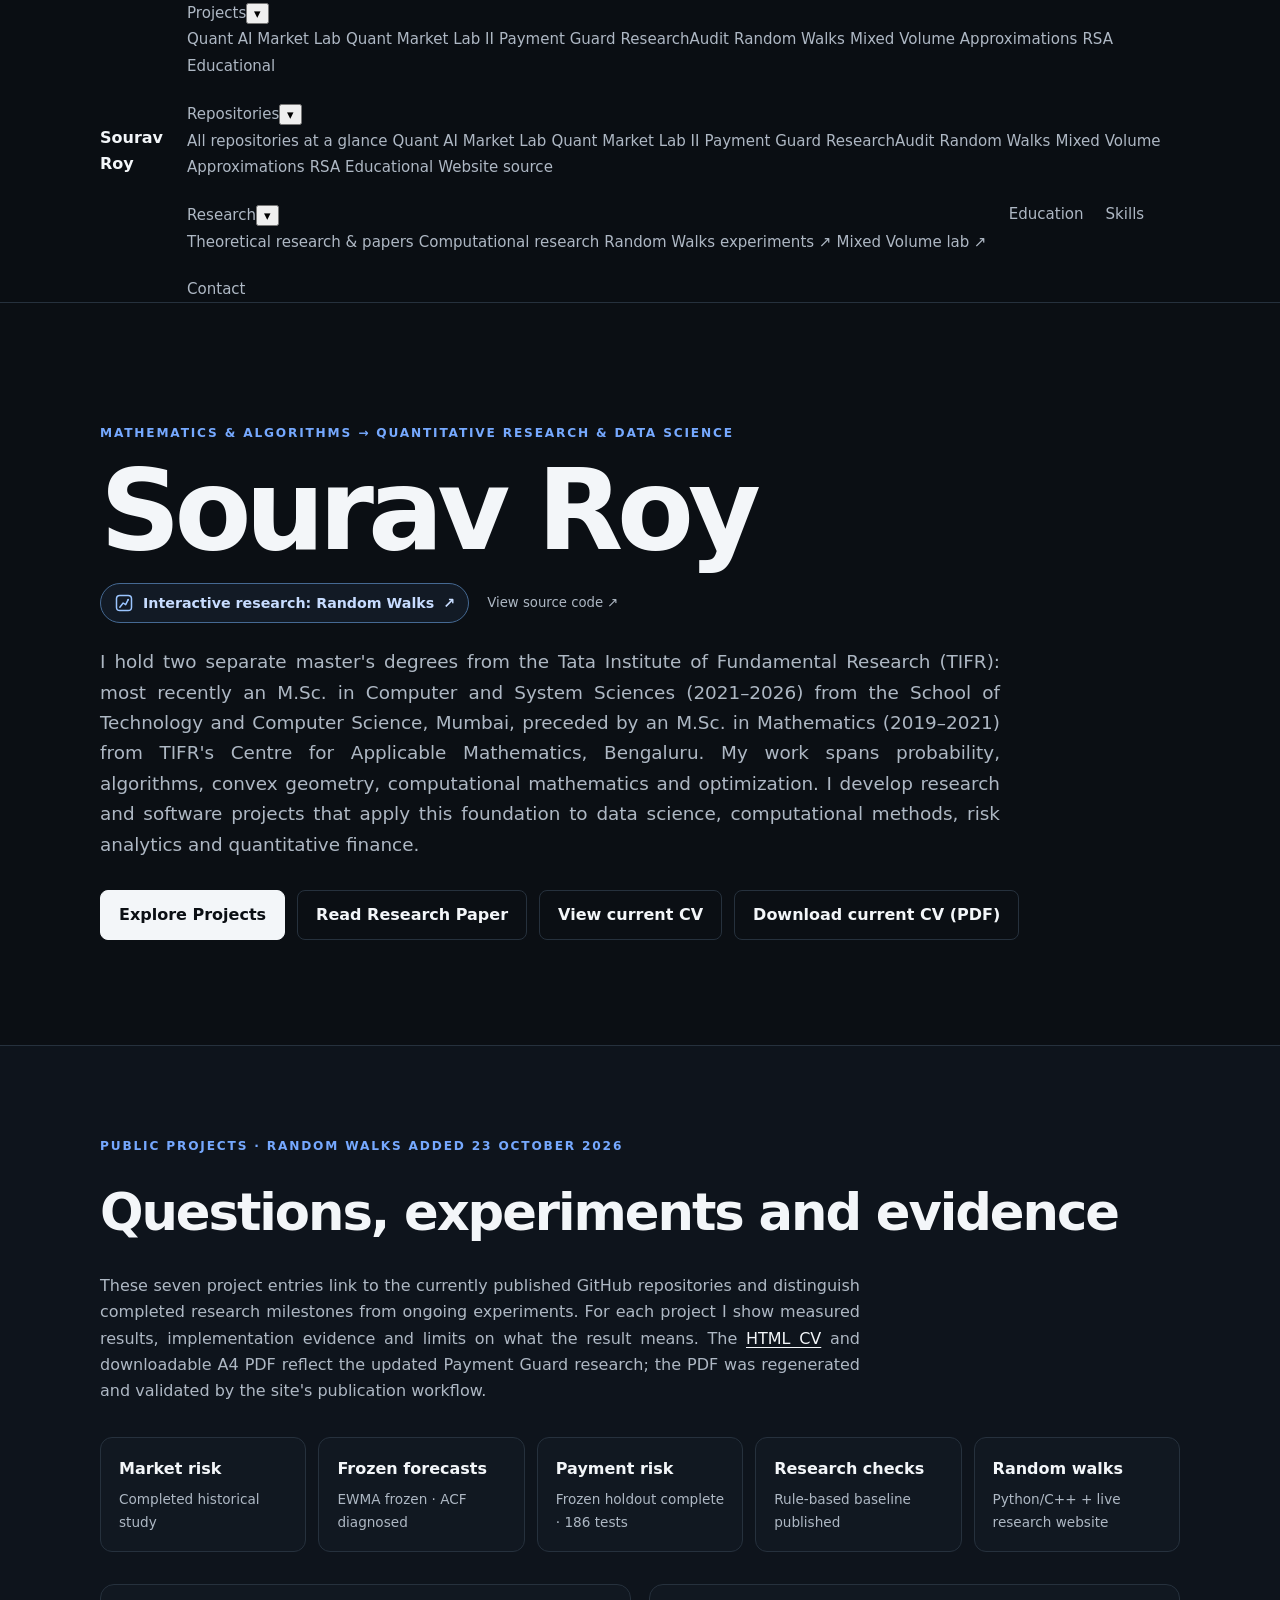
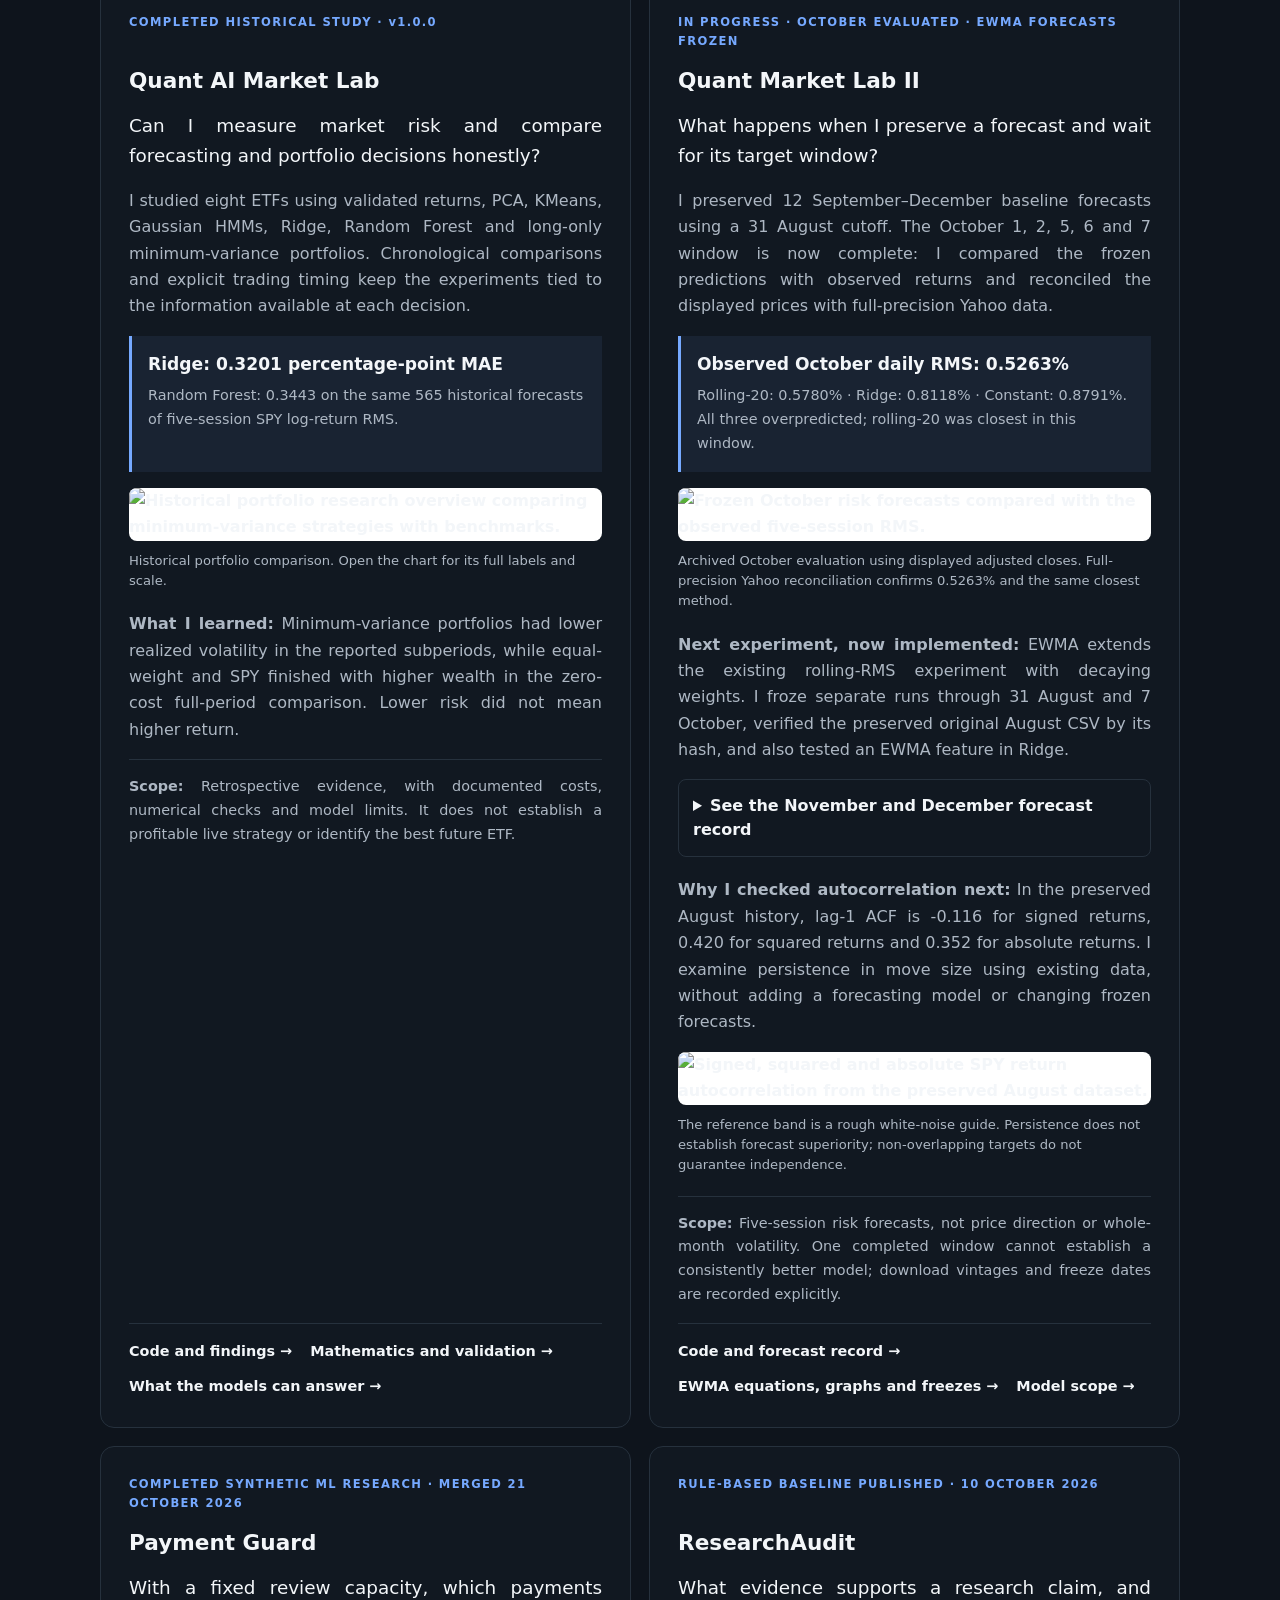
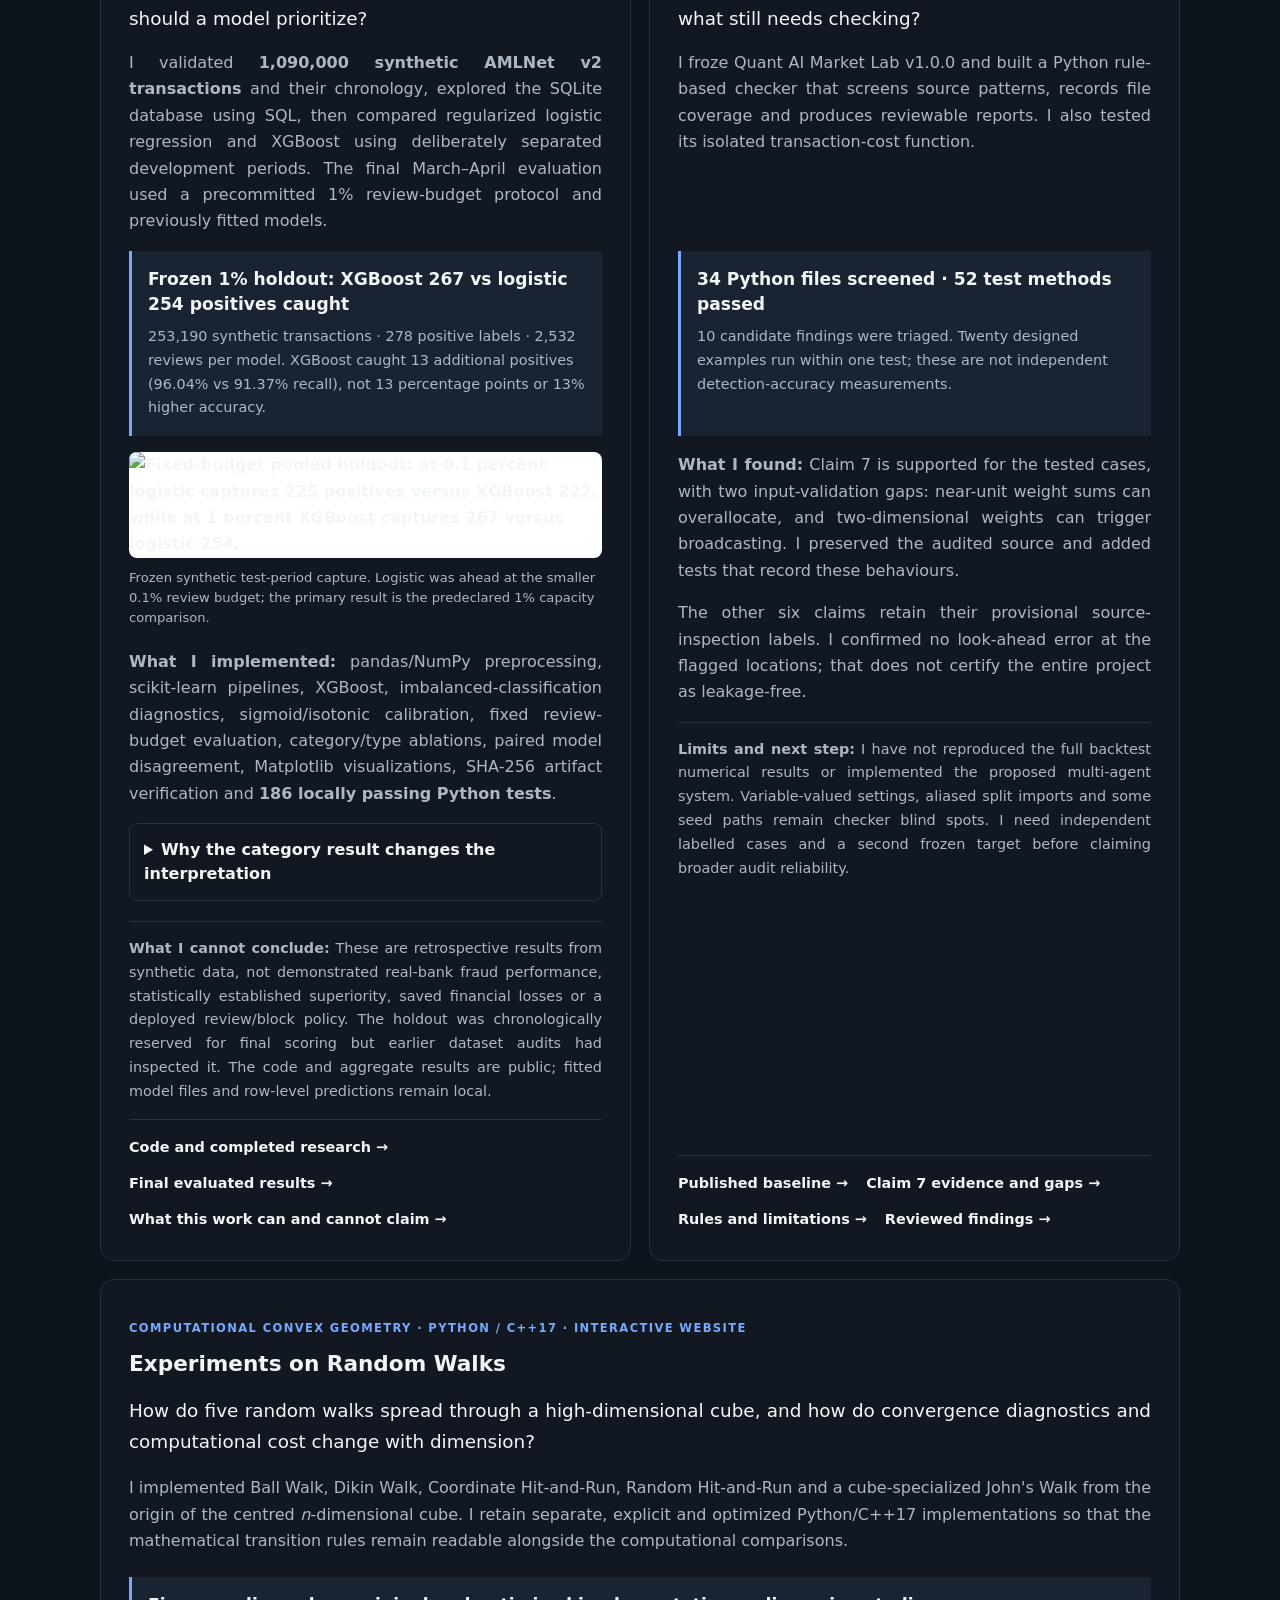
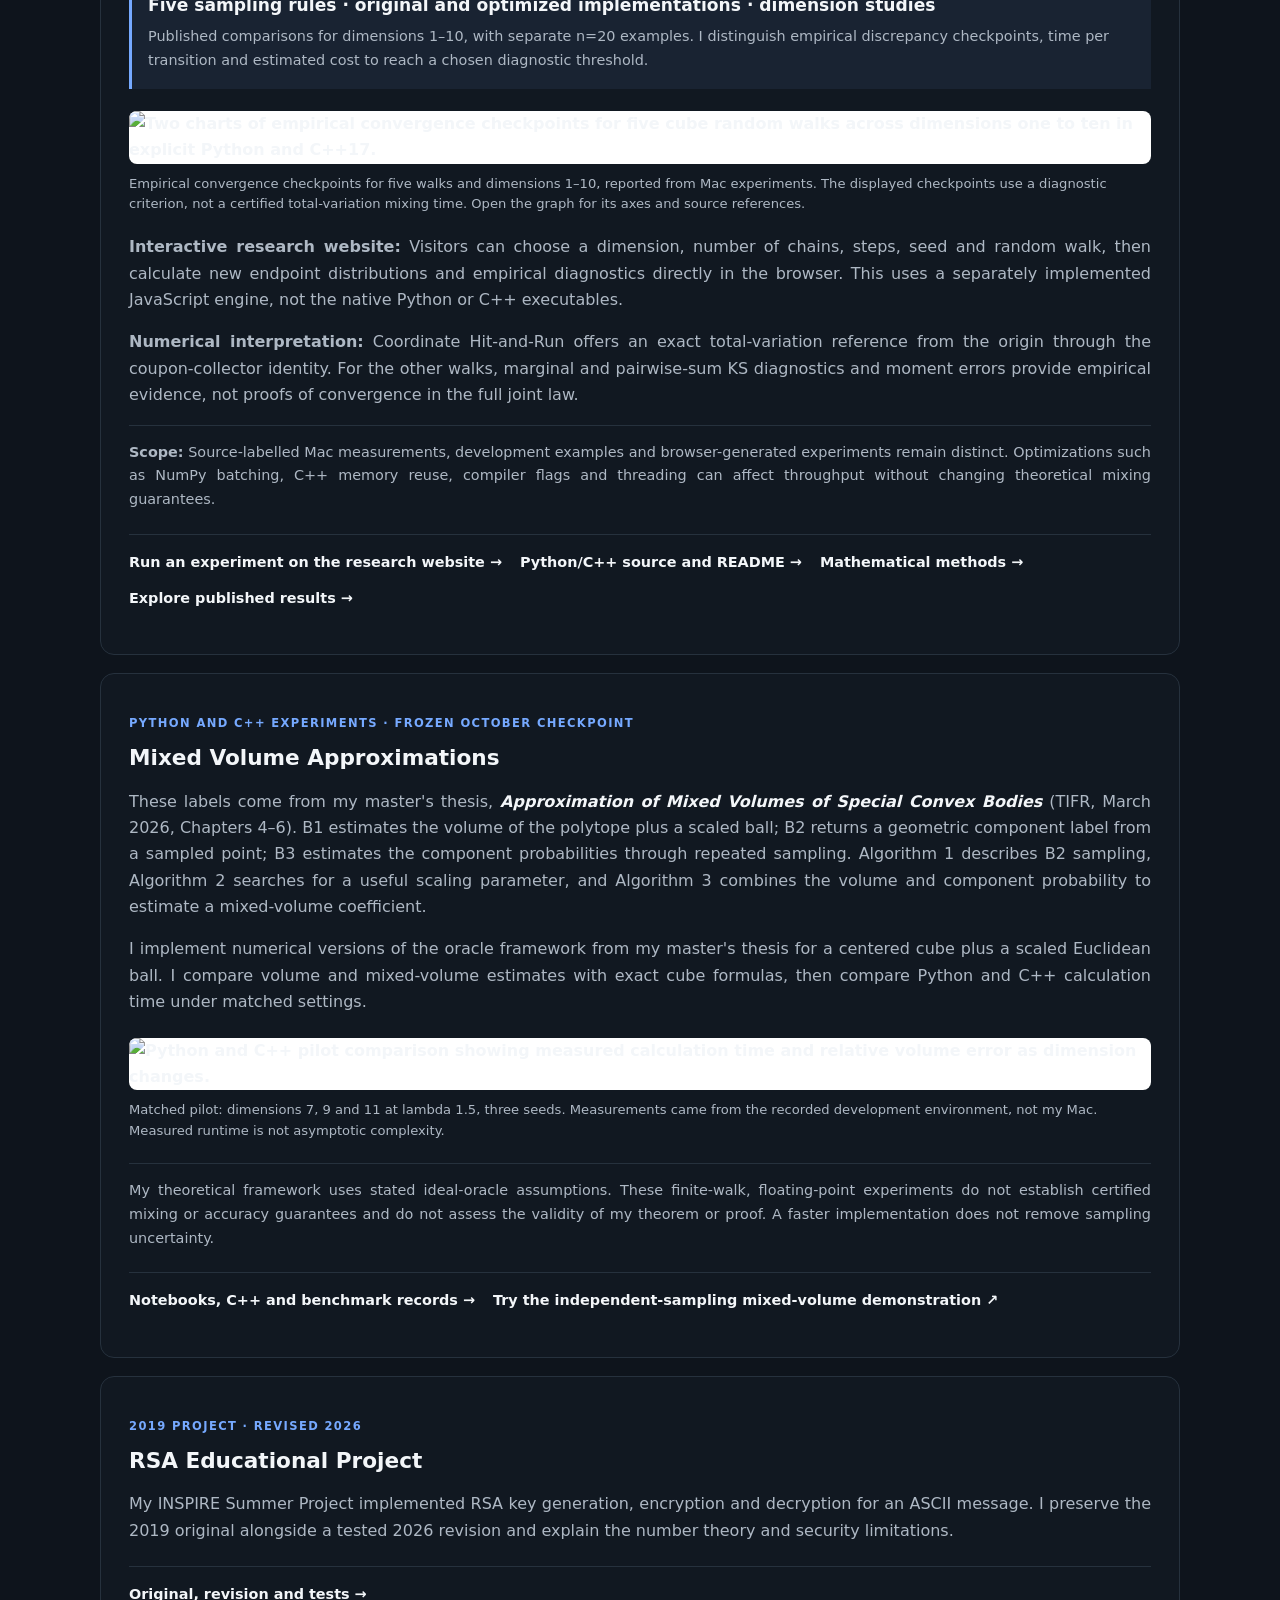
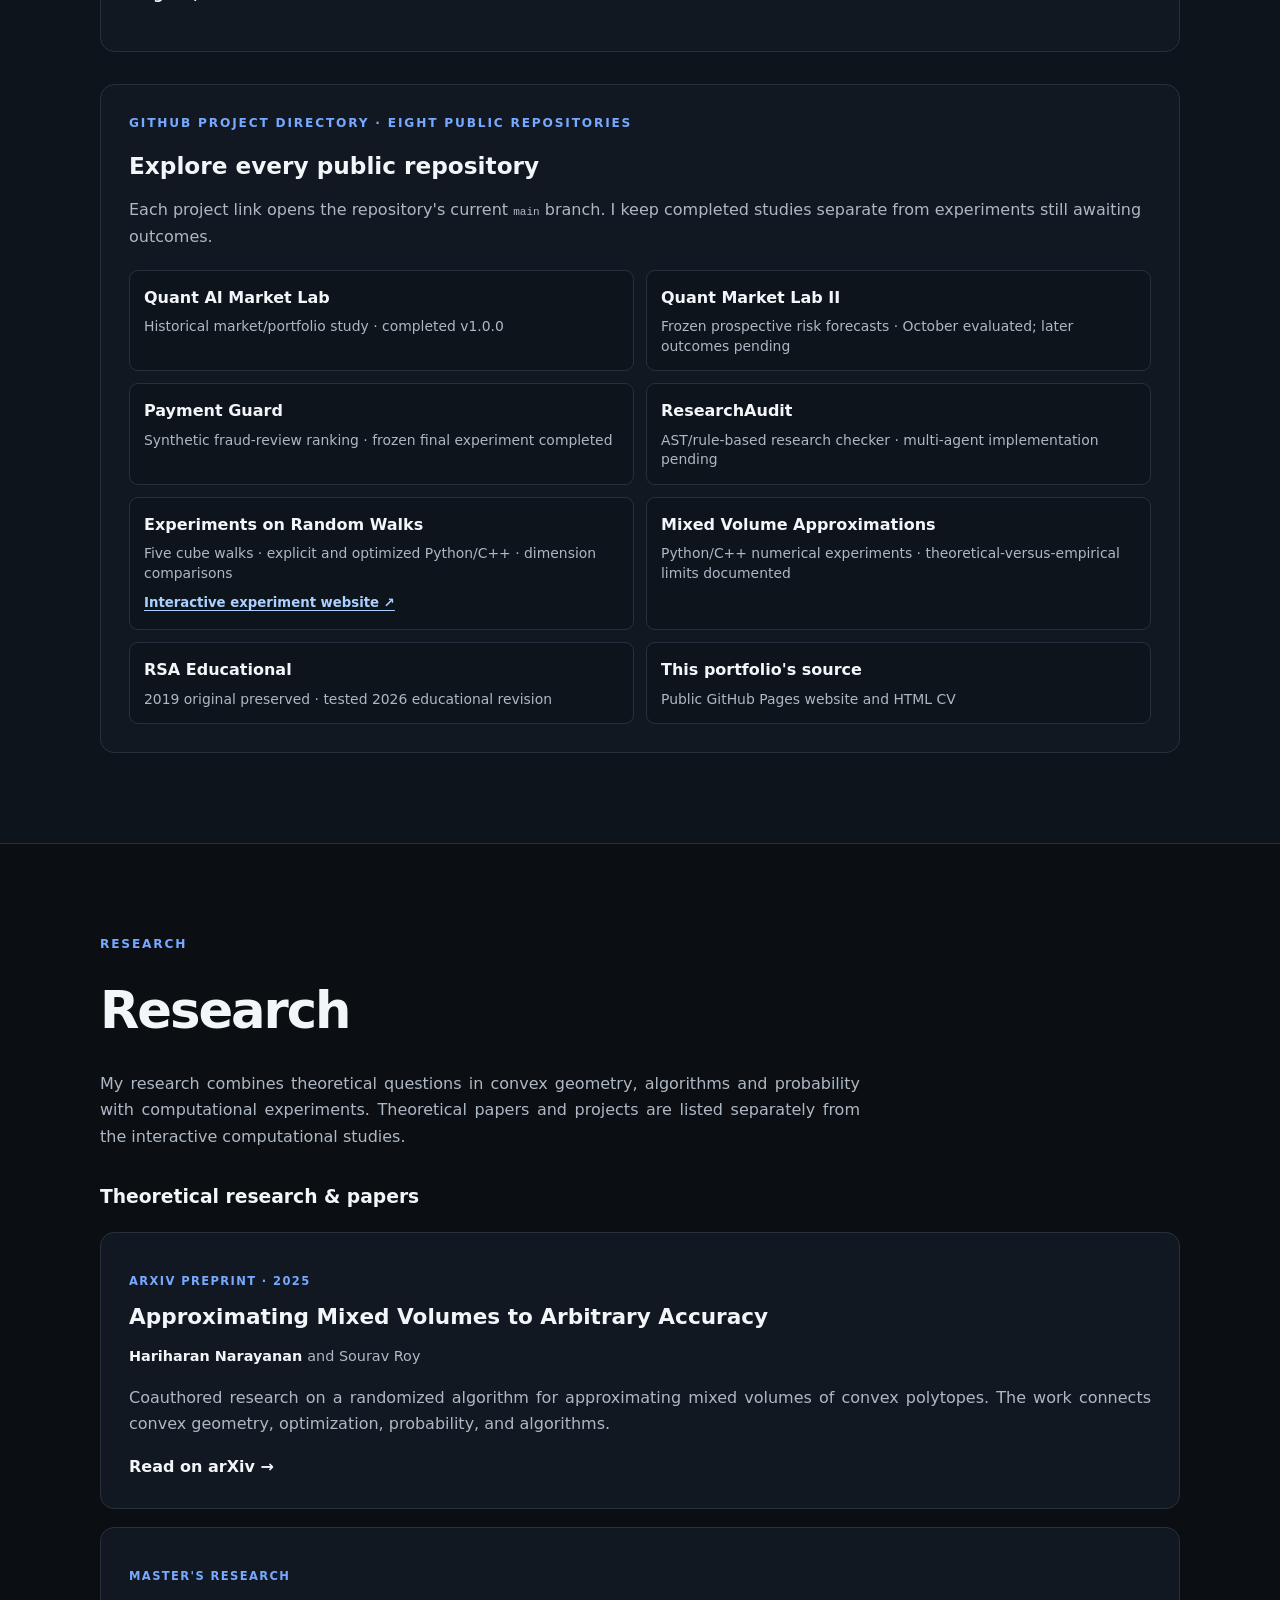
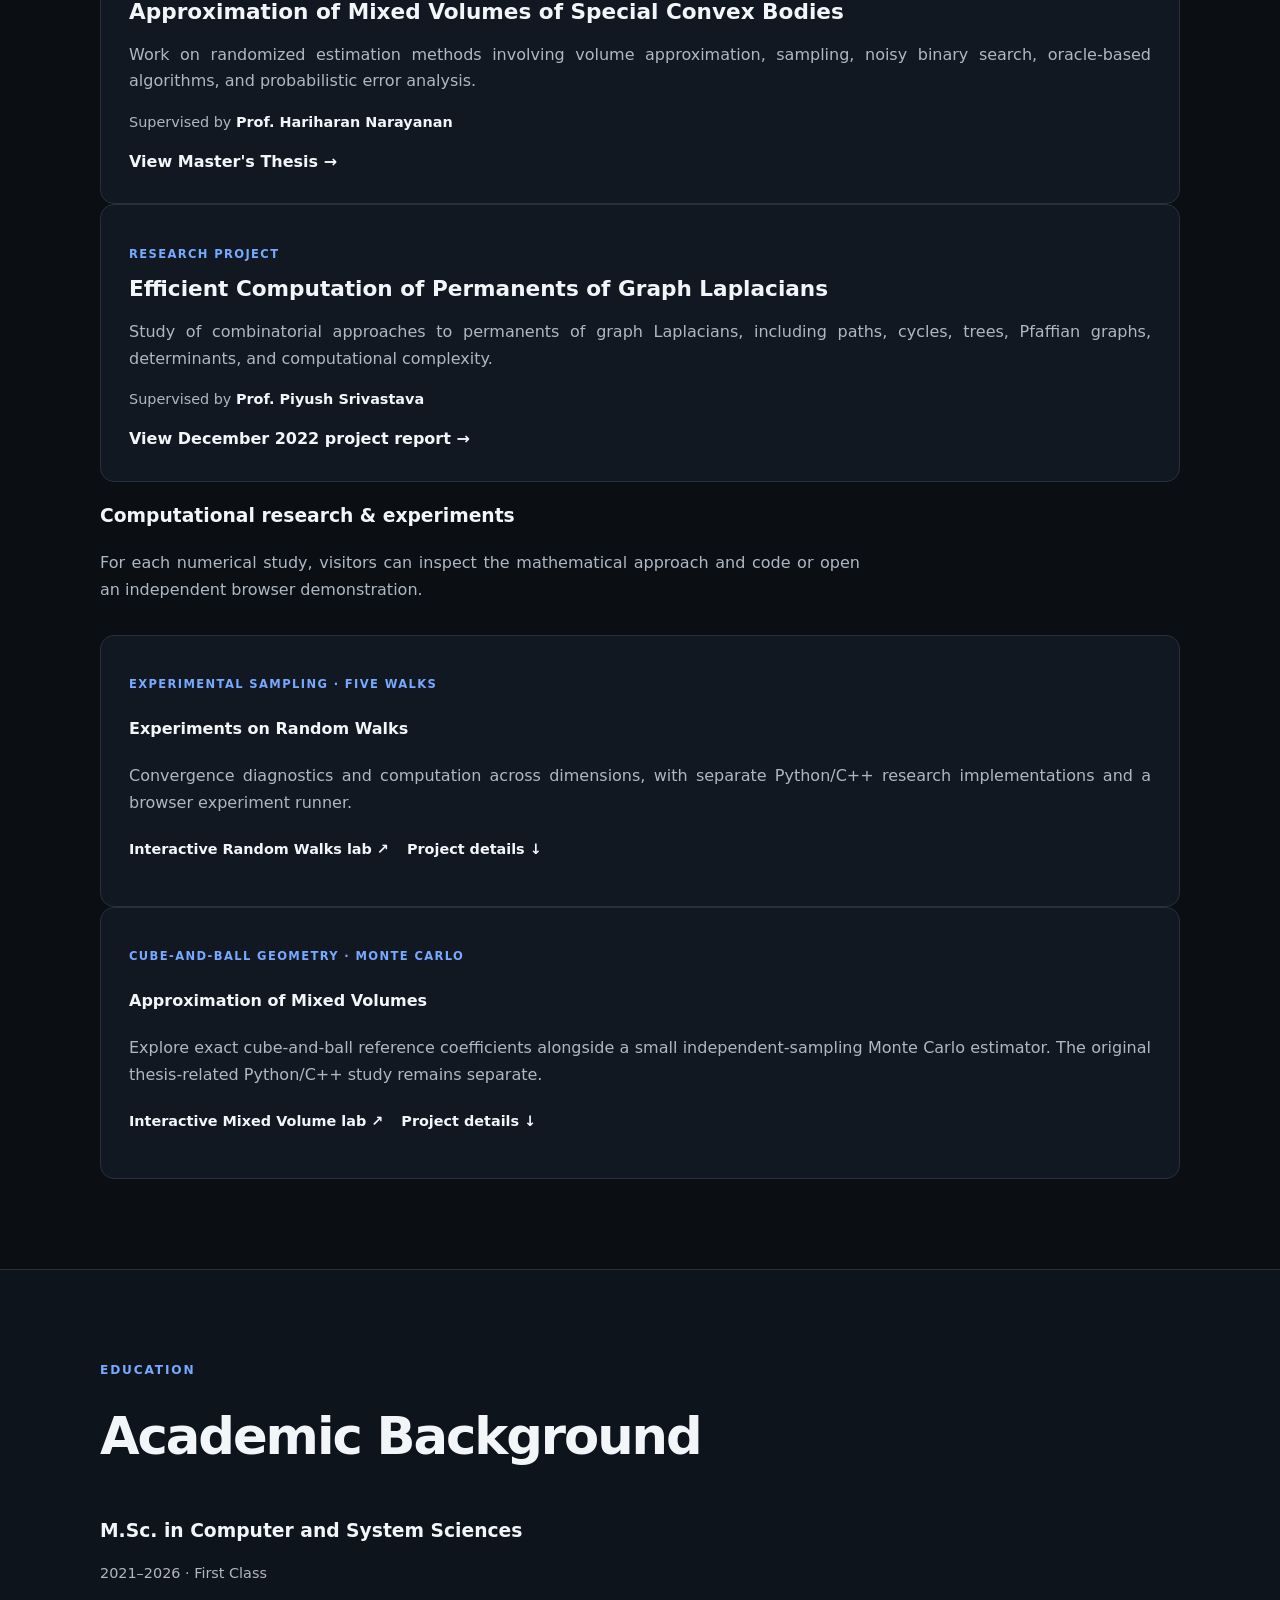
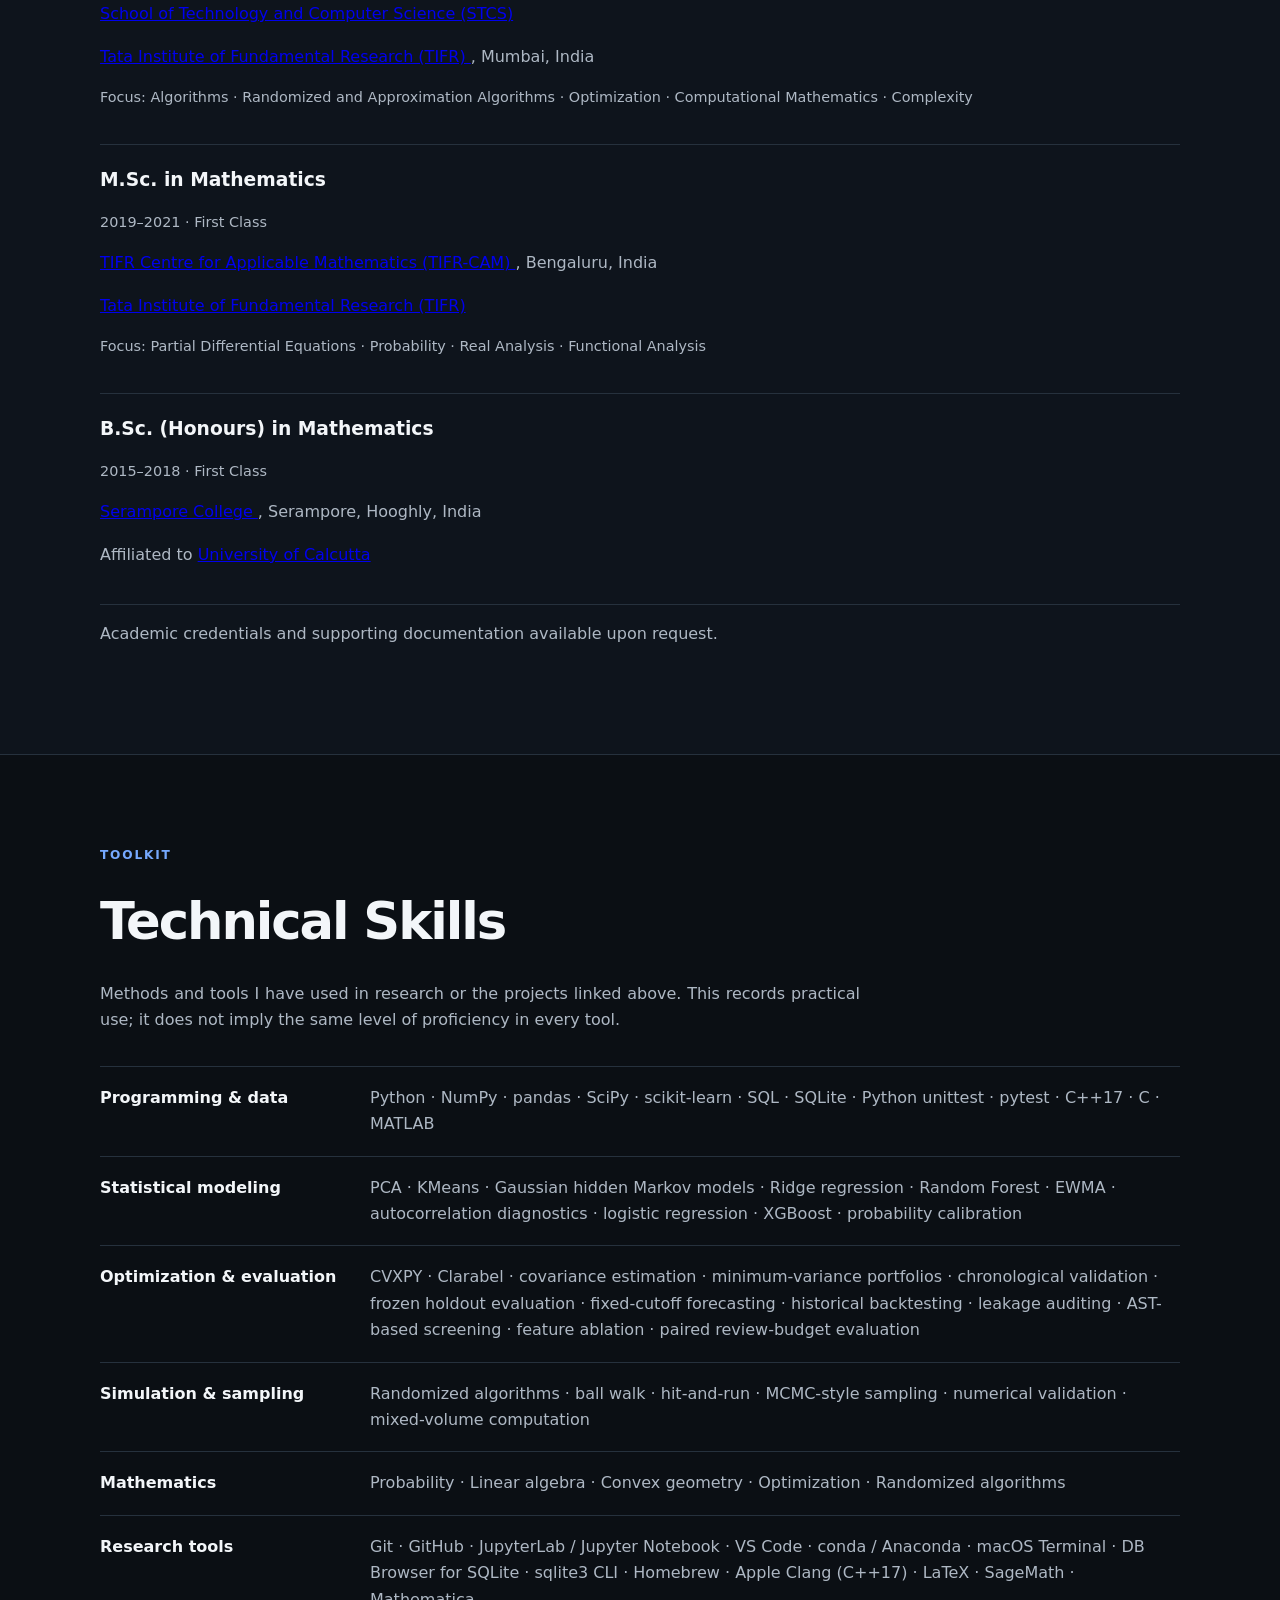
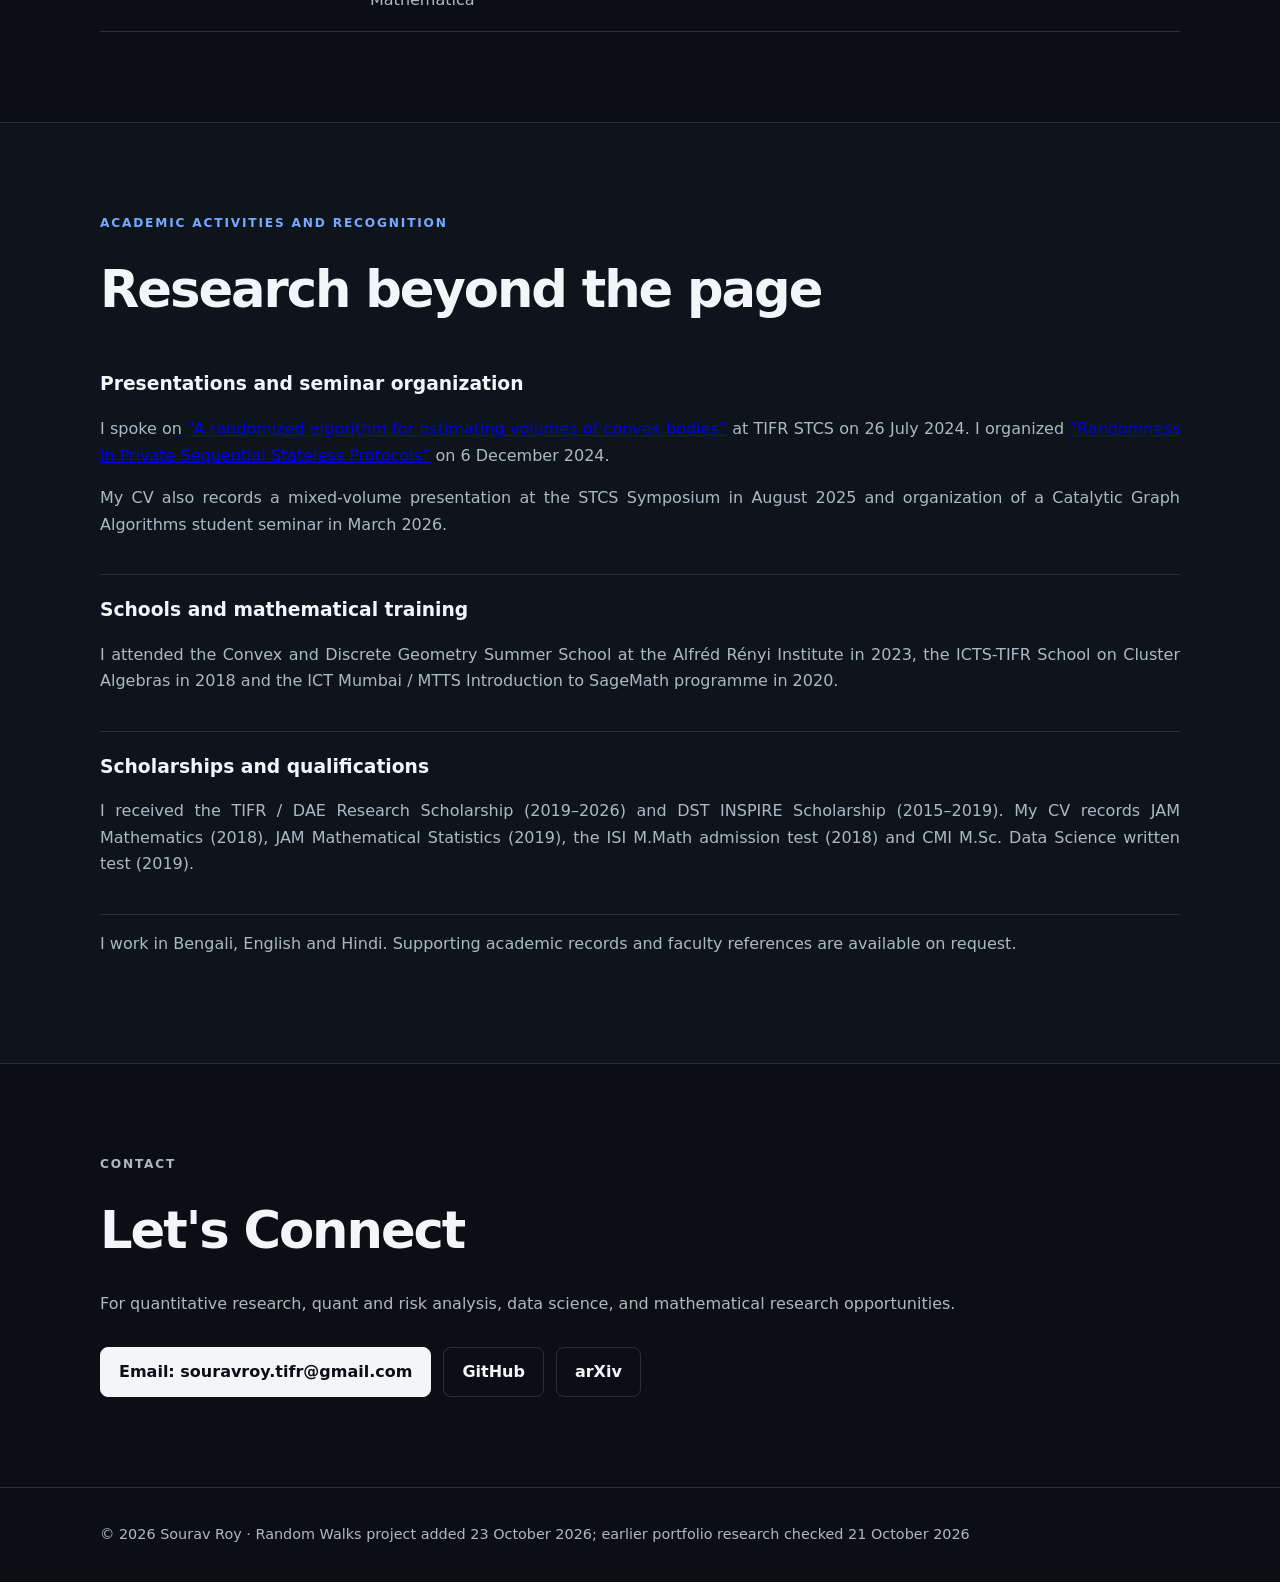
==== commit c0b8d34f: "Split research section into theoretical papers and computational experiments with direct links" ====
--- a/index.html
+++ b/index.html
@@ -208,8 +208,9 @@
   <div class="container">
 
     <p class="eyebrow">RESEARCH</p>
-    <h2>Featured Research</h2>
-    <p class="section-intro">Alongside my theoretical research, I have published a <a href="#random-walks">computational study of five random walks</a> with an <a href="https://souravfrp.github.io/Experiments-on-Random-Walks/#run-experiment" target="_blank" rel="noopener noreferrer">interactive research website</a> and fully accessible Python/C++ source.</p>
+    <h2>Research</h2>
+    <p class="section-intro">My research combines theoretical questions in convex geometry, algorithms and probability with computational experiments. Theoretical papers and projects are listed separately from the interactive computational studies.</p>
+    <h3 id="research-papers" class="research-subheading">Theoretical research &amp; papers</h3>
 
 
     <!-- PUBLICATION -->
@@ -302,6 +303,25 @@
     </article>
 
 
+
+    <div id="computational-research" class="computational-research">
+      <h3 class="research-subheading">Computational research &amp; experiments</h3>
+      <p class="section-intro">For each numerical study, visitors can inspect the mathematical approach and code or open an independent browser demonstration.</p>
+      <div class="research-study-grid">
+        <article class="card research-study">
+          <p class="tag">EXPERIMENTAL SAMPLING · FIVE WALKS</p>
+          <h4>Experiments on Random Walks</h4>
+          <p>Convergence diagnostics and computation across dimensions, with separate Python/C++ research implementations and a browser experiment runner.</p>
+          <p class="card-links"><a href="https://souravfrp.github.io/Experiments-on-Random-Walks/" target="_blank" rel="noopener noreferrer">Interactive Random Walks lab ↗</a><a href="#random-walks">Project details ↓</a></p>
+        </article>
+        <article class="card research-study">
+          <p class="tag">CUBE-AND-BALL GEOMETRY · MONTE CARLO</p>
+          <h4>Approximation of Mixed Volumes</h4>
+          <p>Explore exact cube-and-ball reference coefficients alongside a small independent-sampling Monte Carlo estimator. The original thesis-related Python/C++ study remains separate.</p>
+          <p class="card-links"><a href="https://souravfrp.github.io/Experiments-on-Random-Walks/mixed-volumes.html" target="_blank" rel="noopener noreferrer">Interactive Mixed Volume lab ↗</a><a href="#mixed-volume">Project details ↓</a></p>
+        </article>
+      </div>
+    </div>
   </div>
 </section>
 
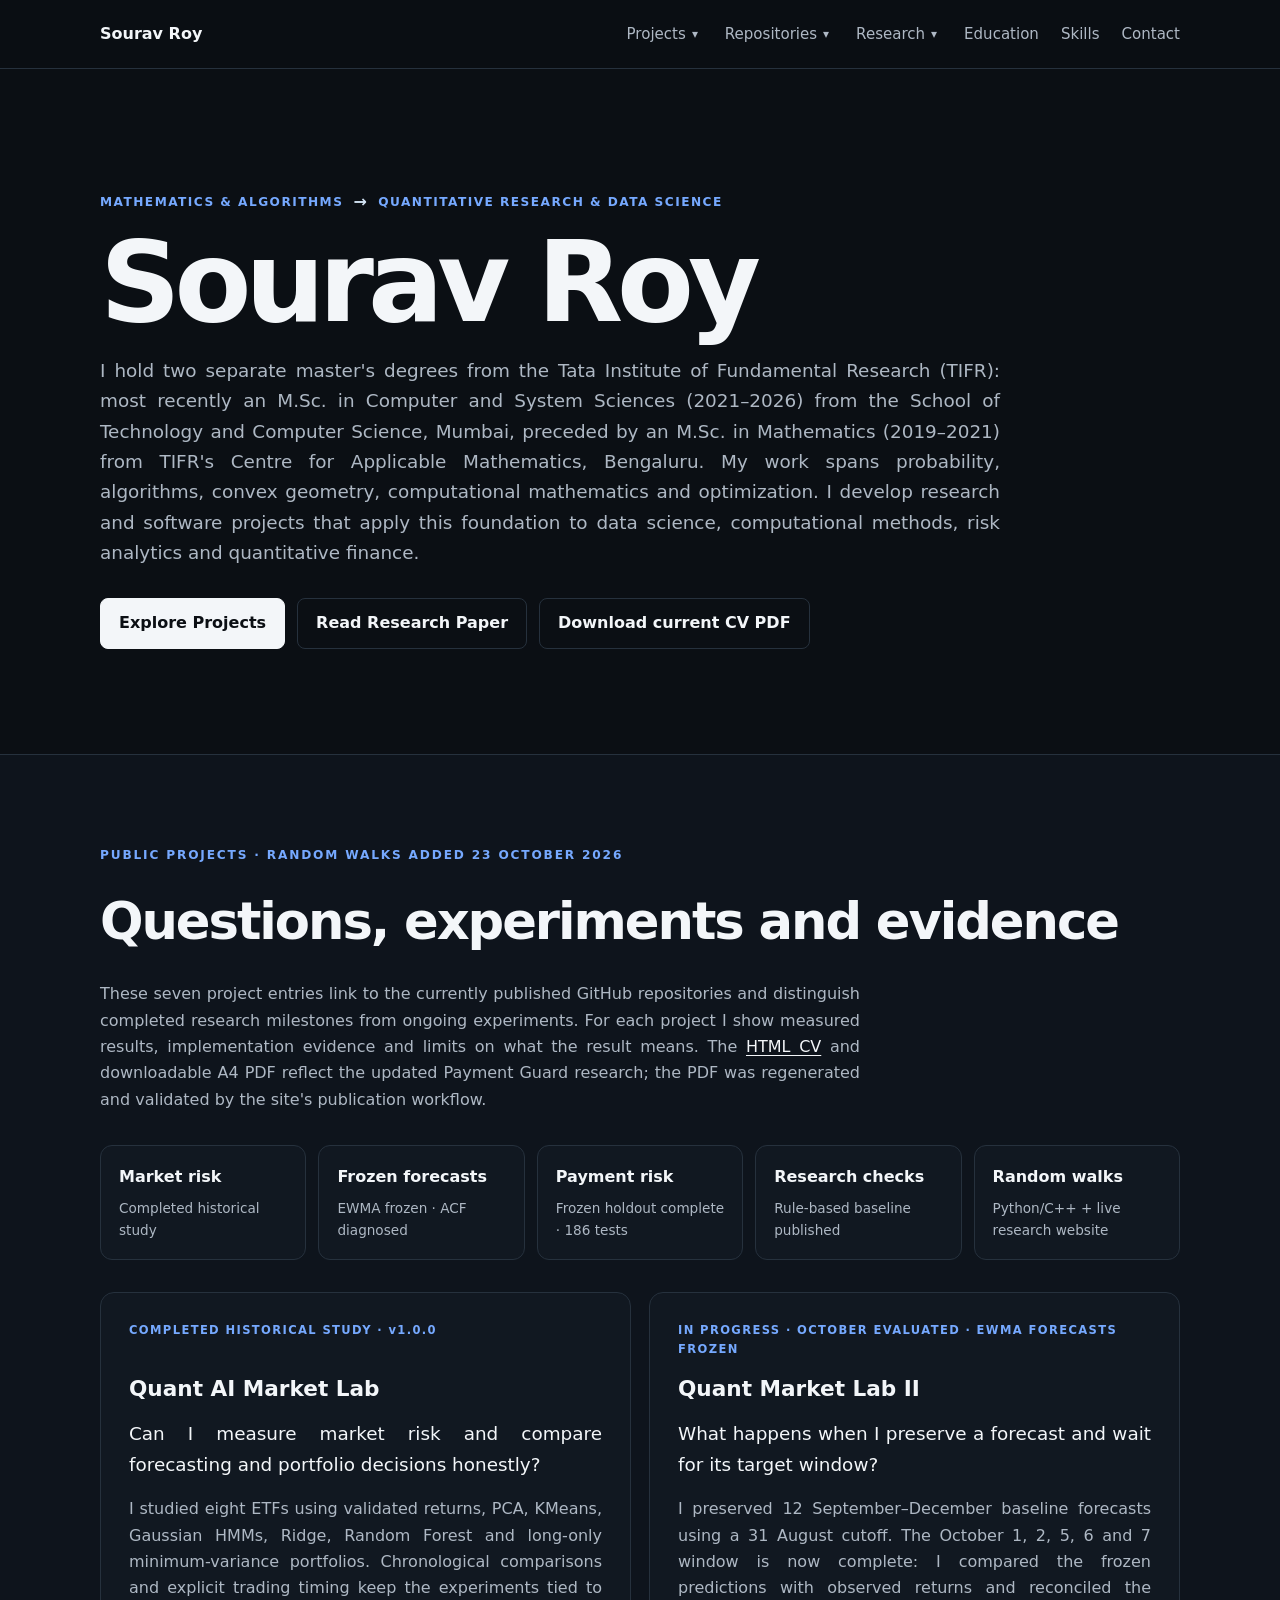
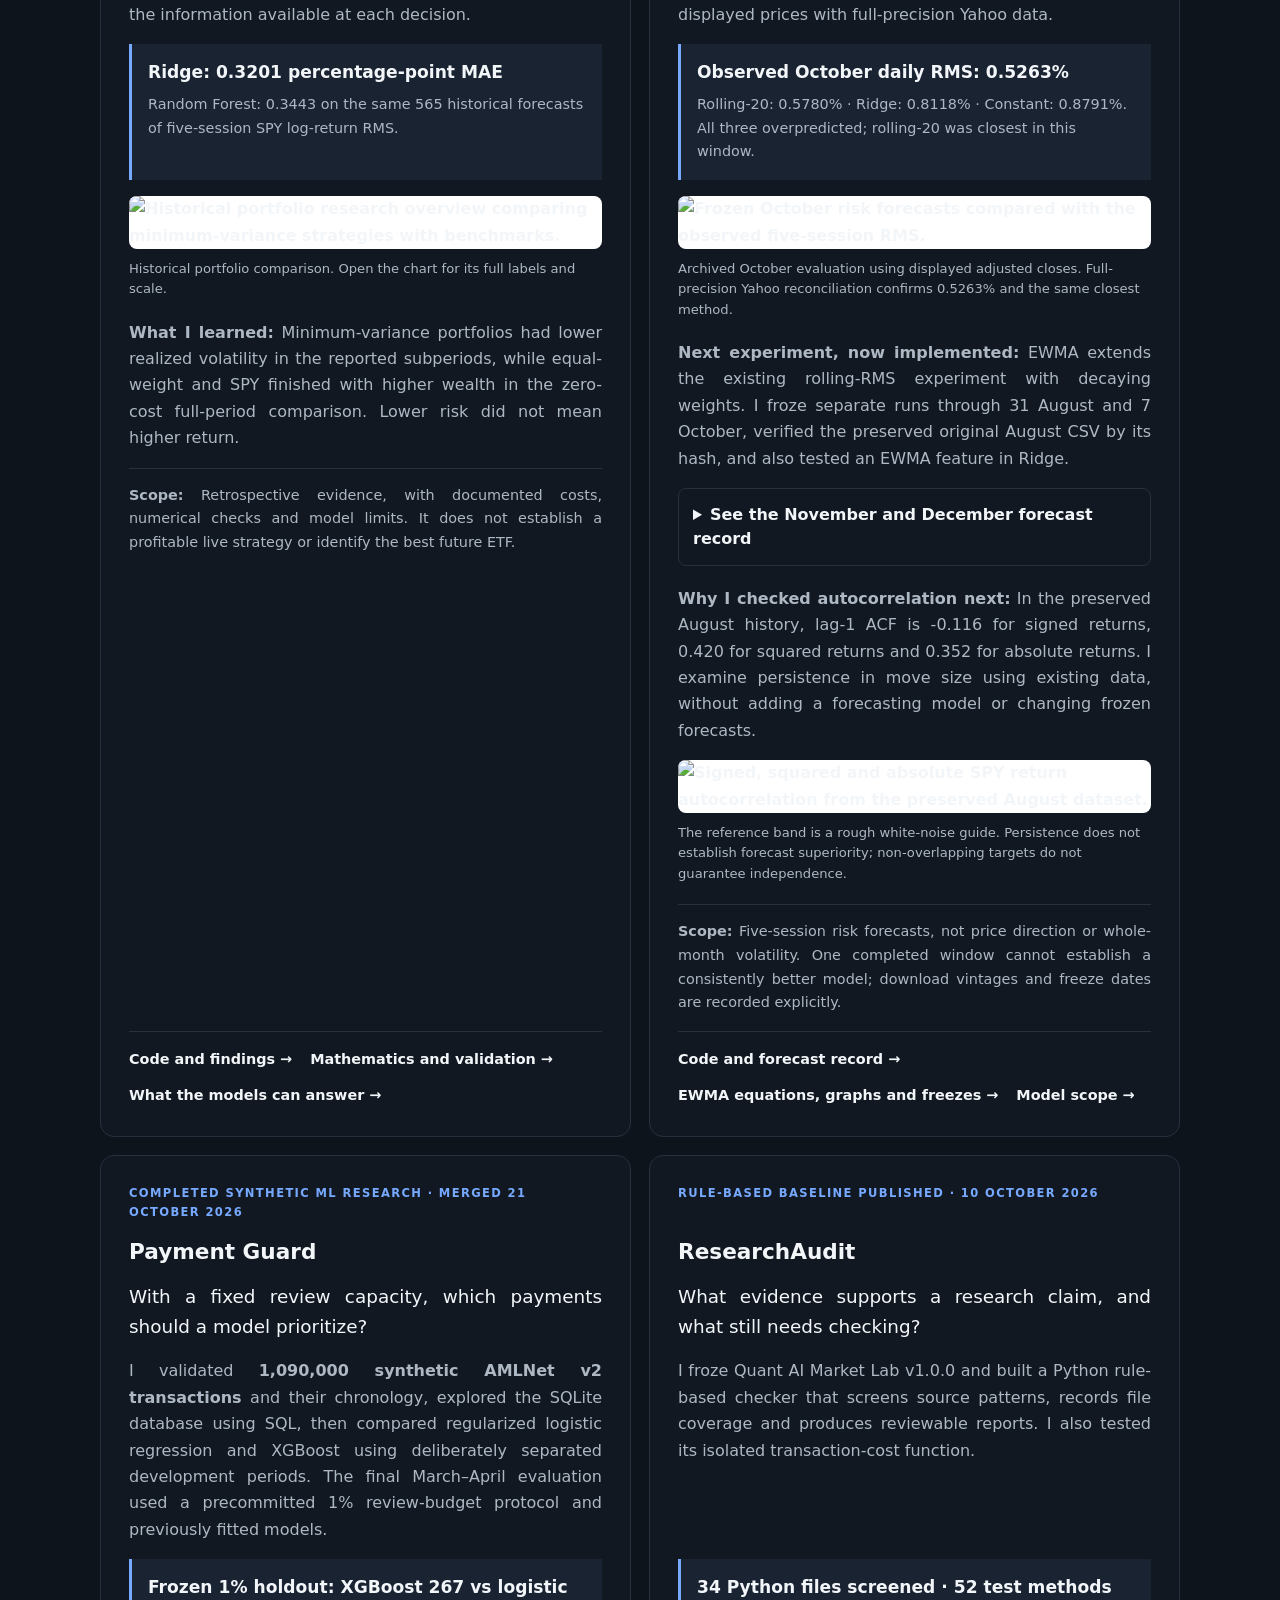
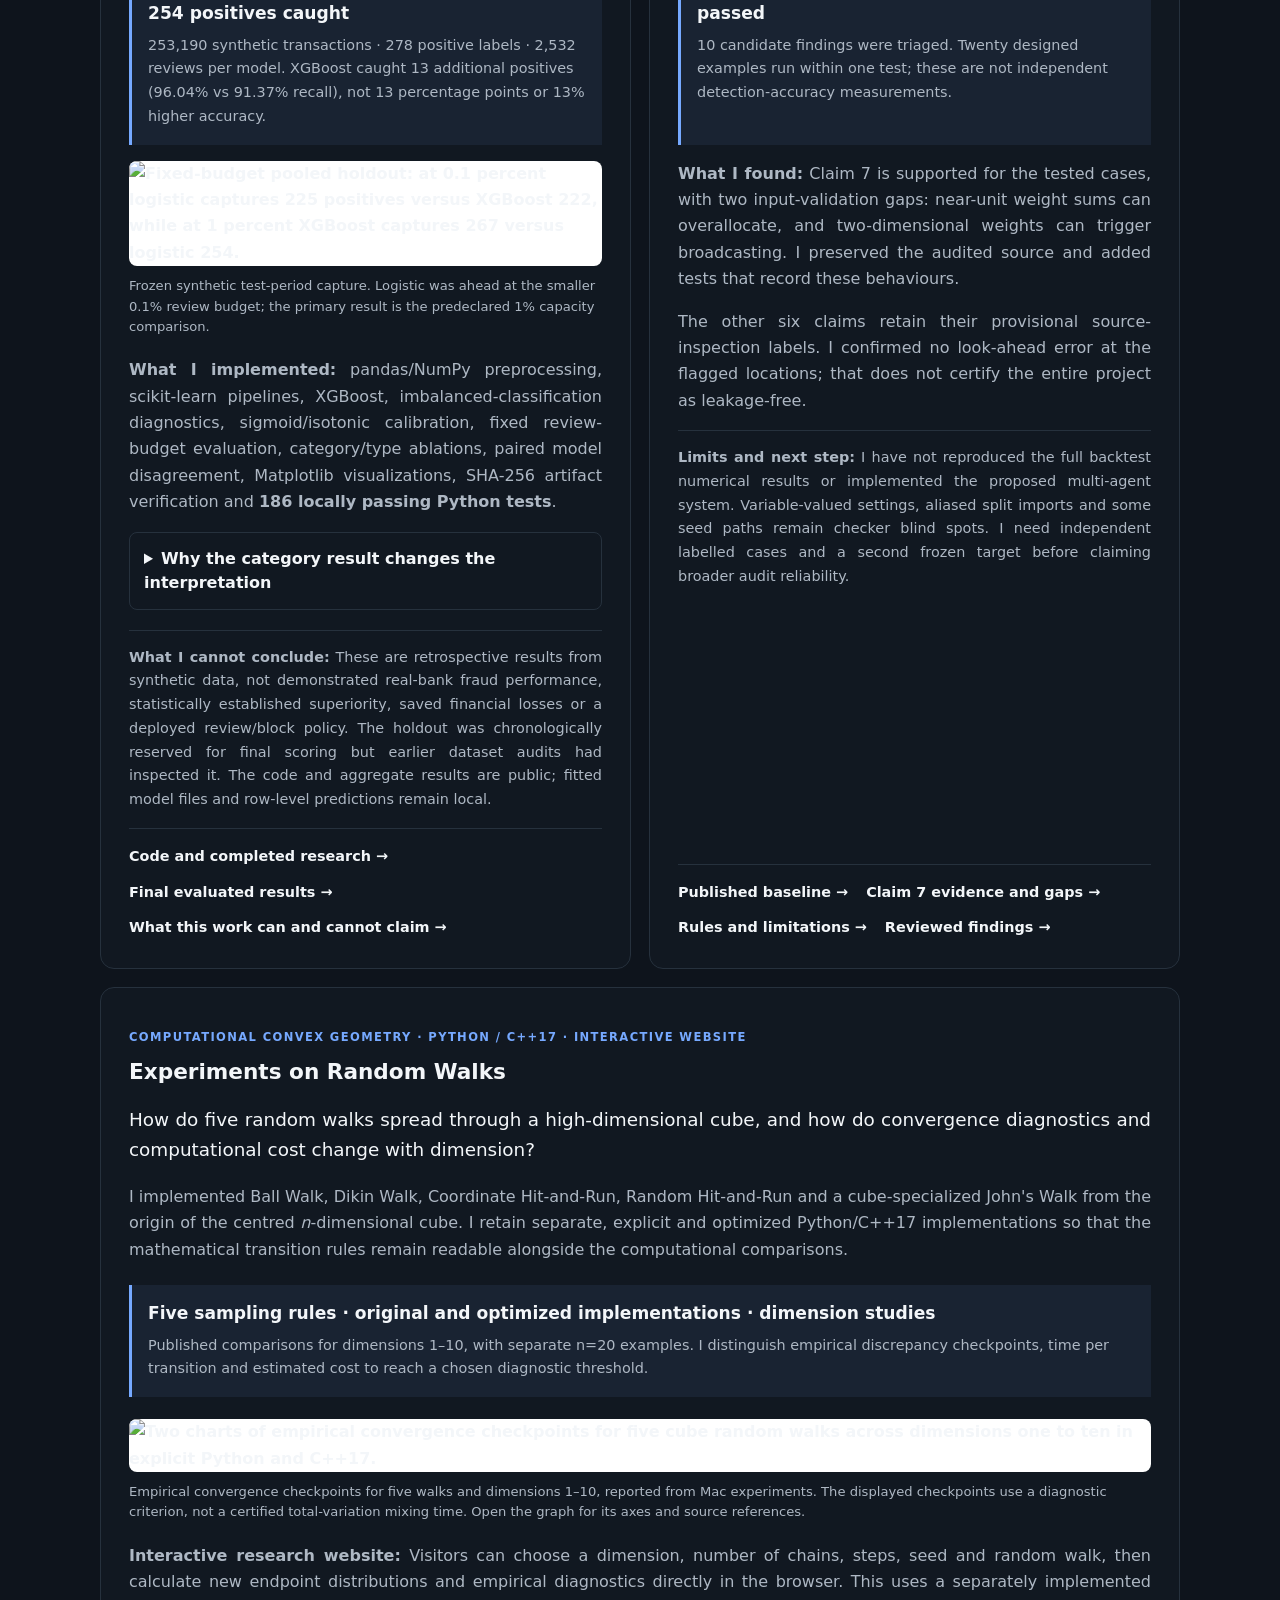
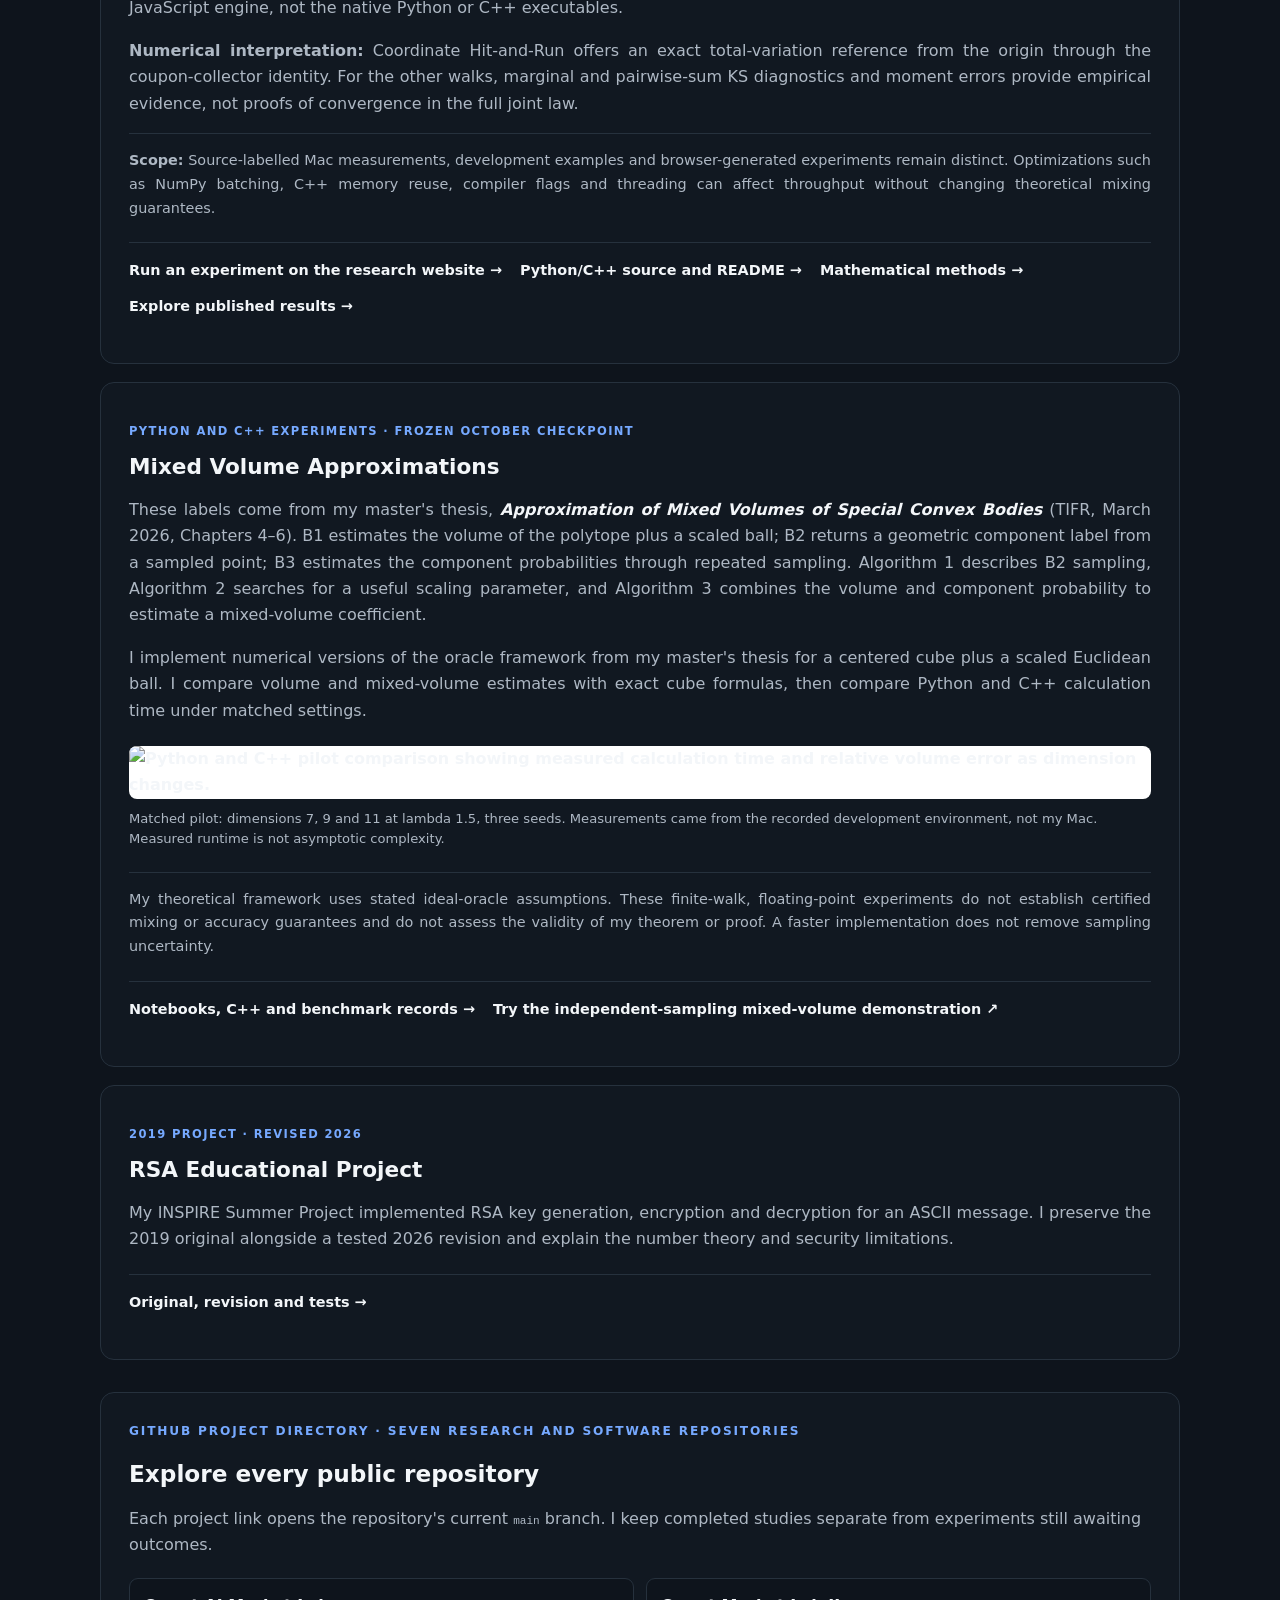
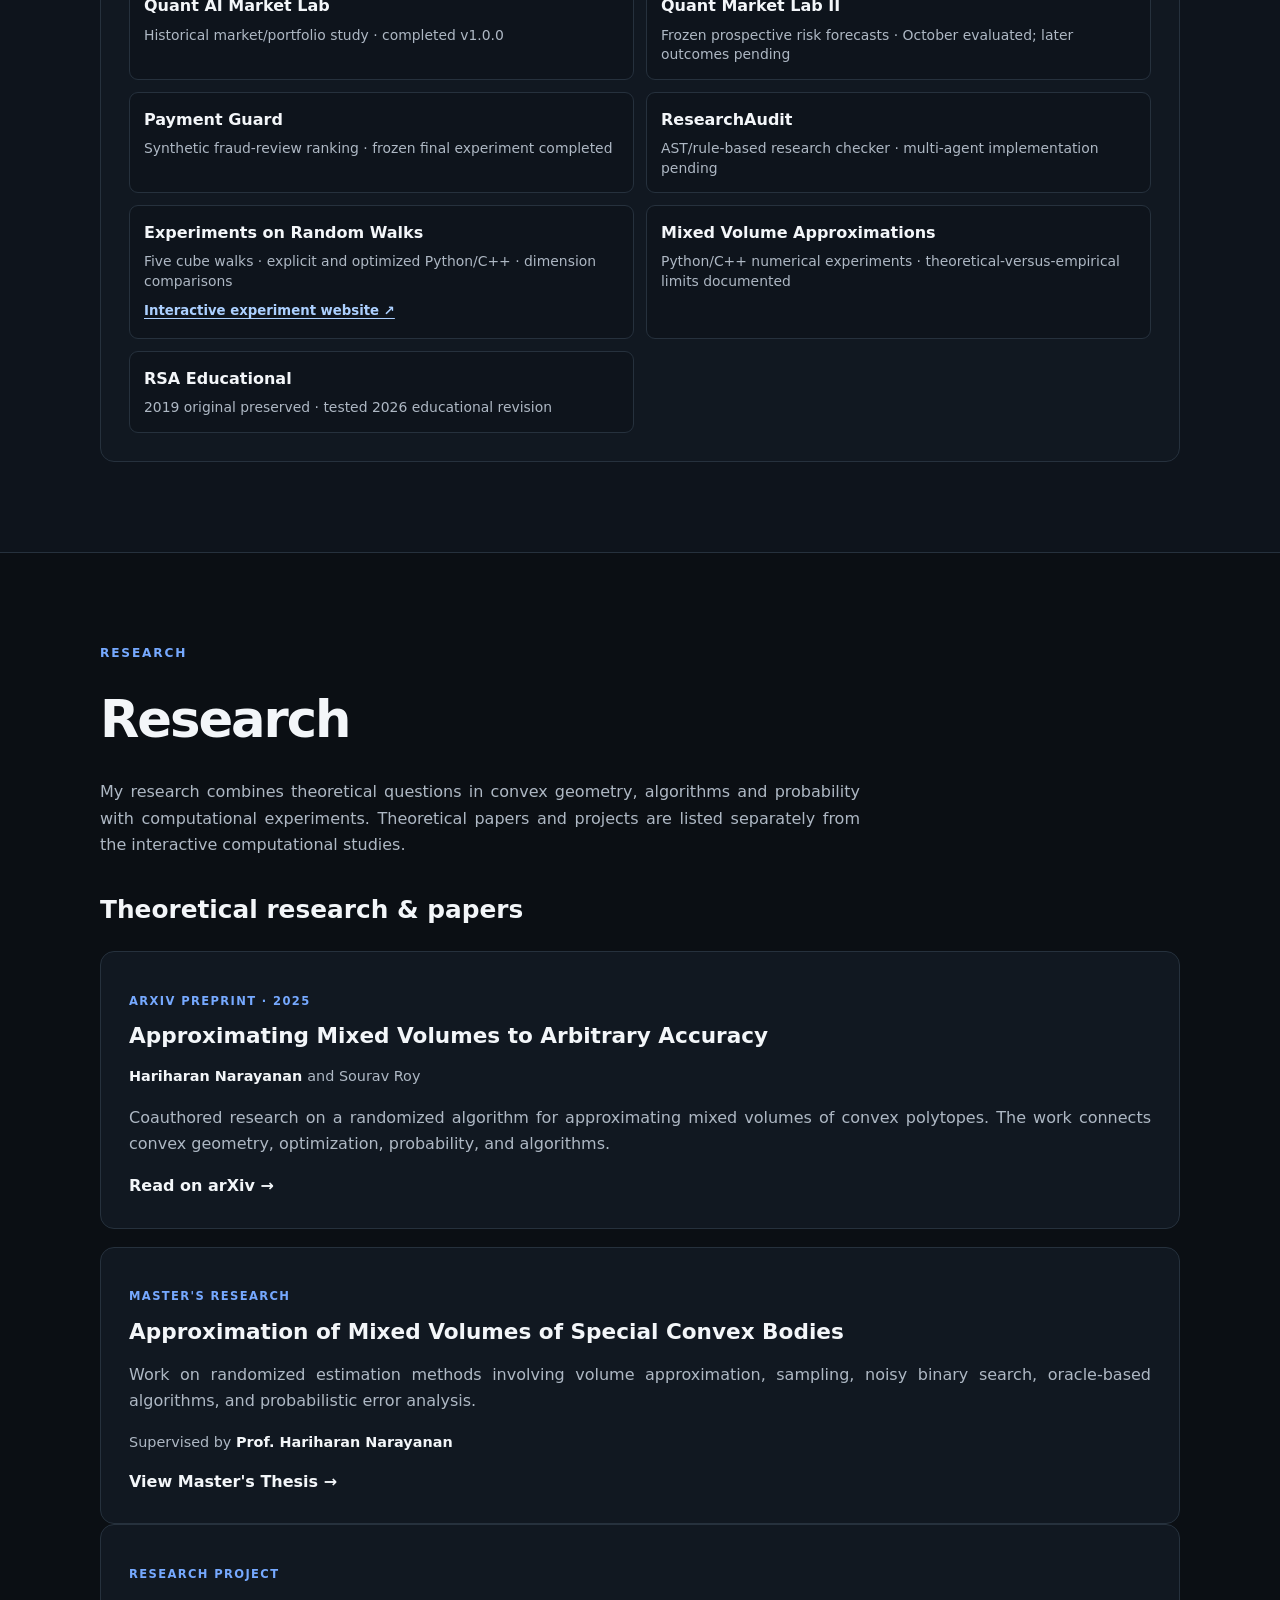
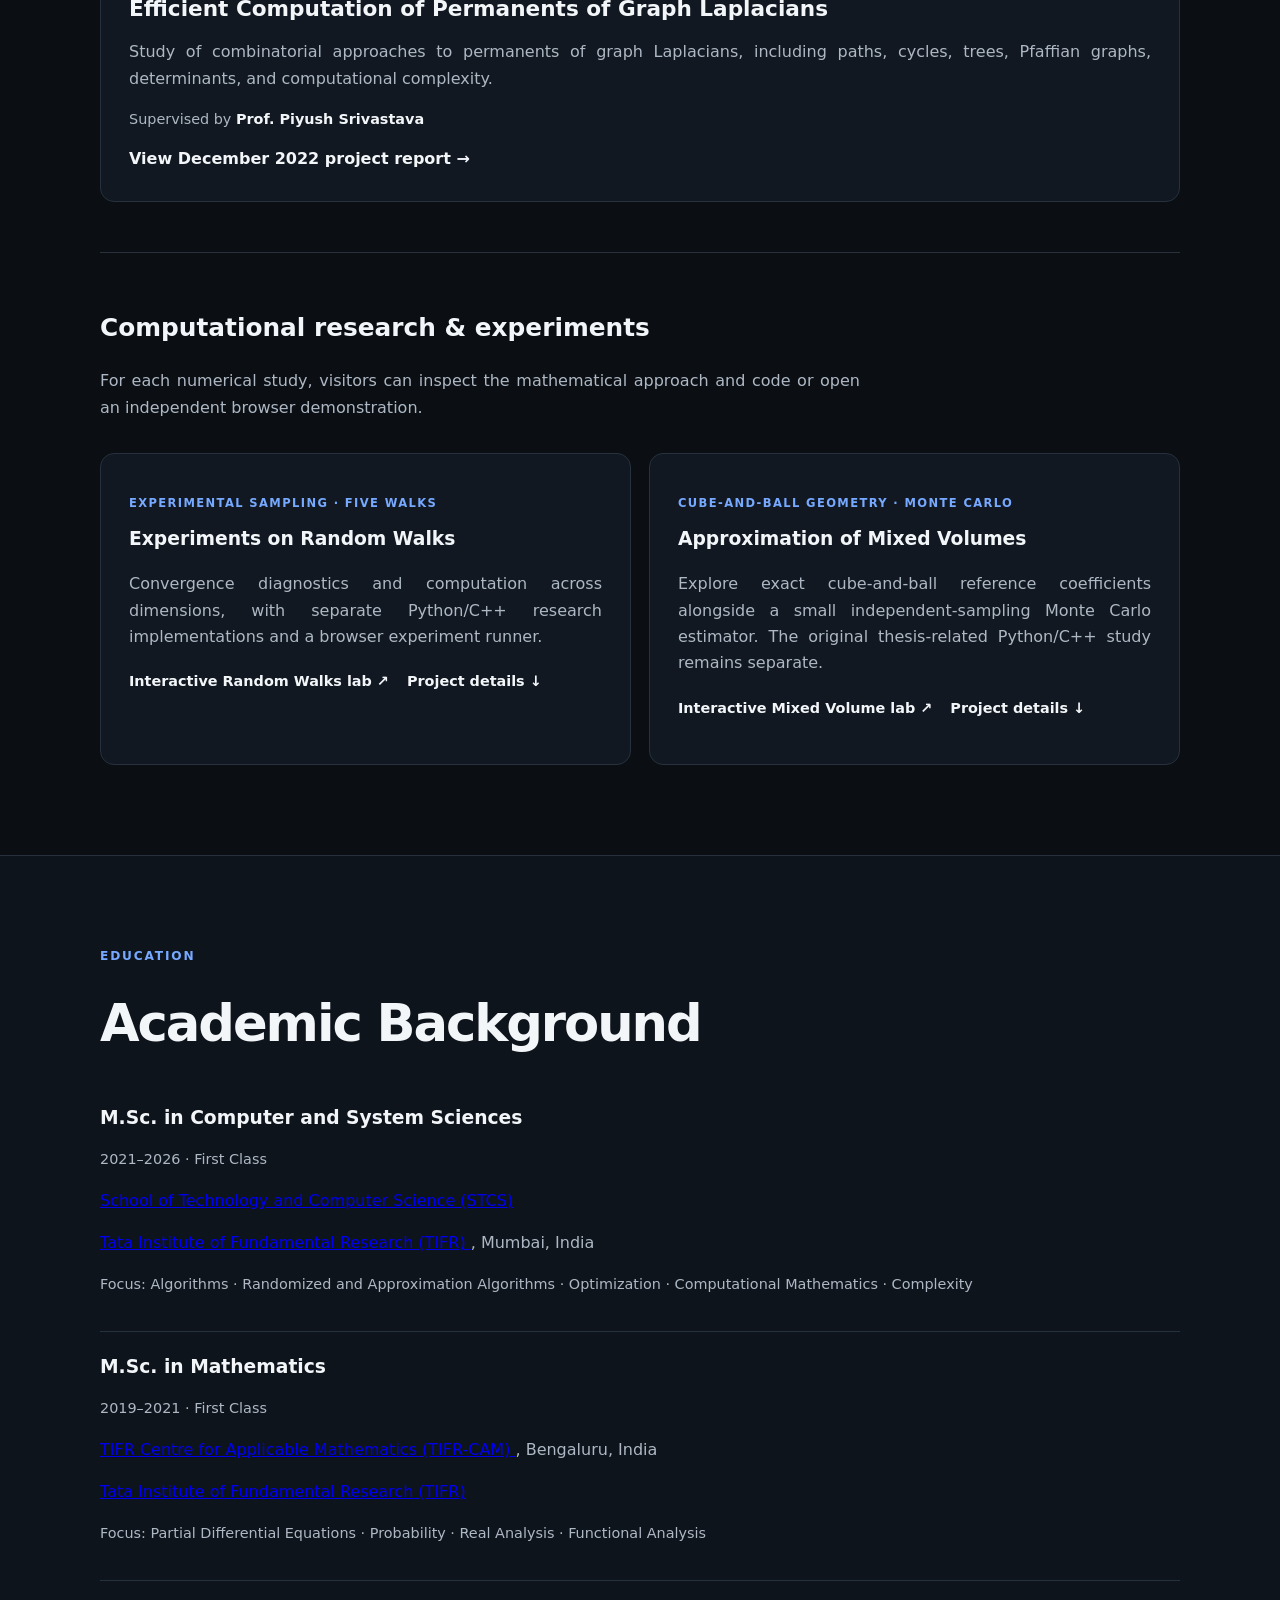
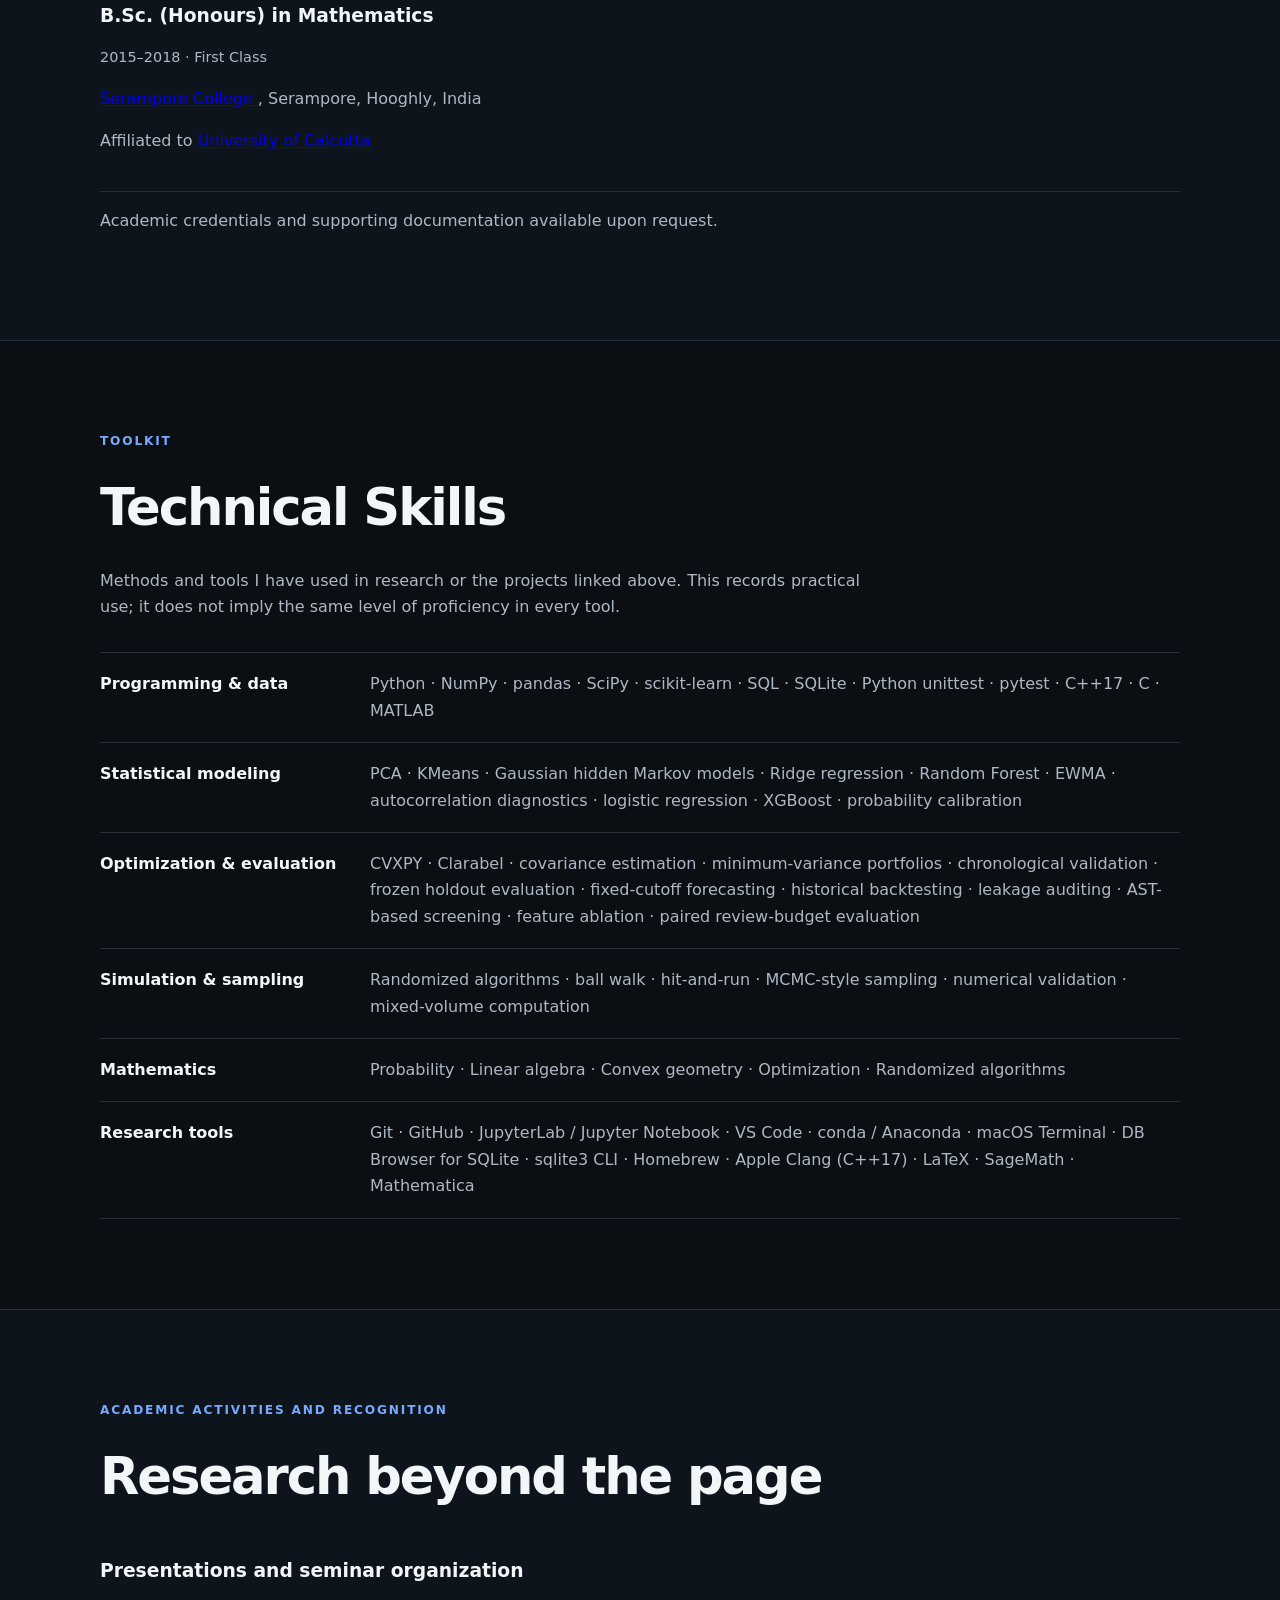
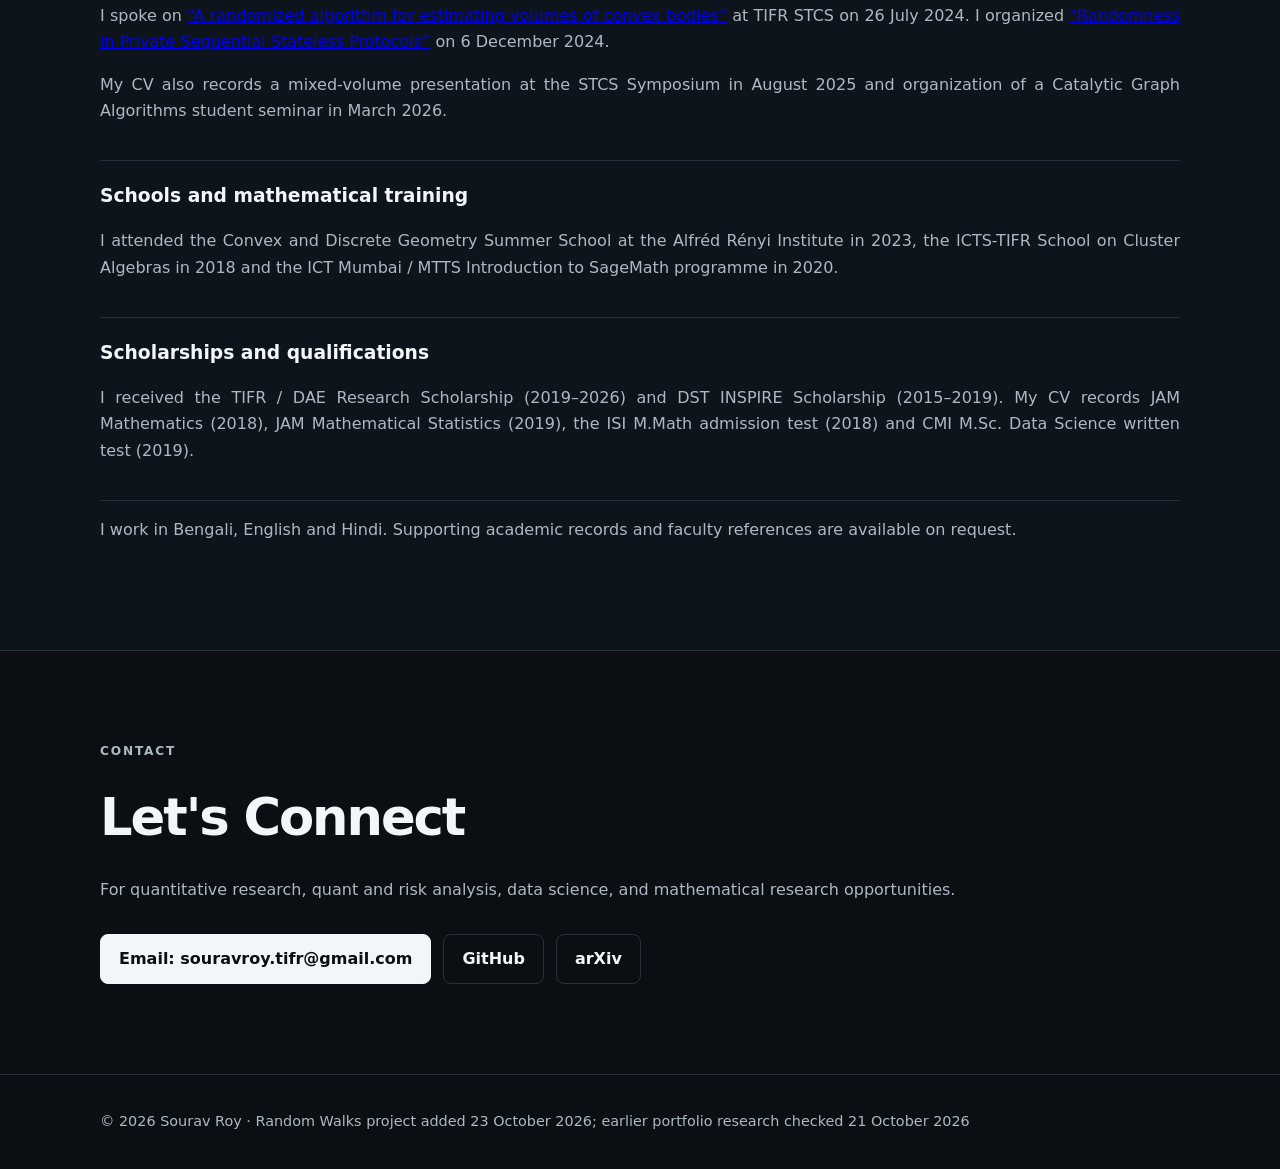
==== commit 7620c2f0: "Removed website-source directory entry and hero research links; simplified CV download" ====
--- a/index.html
+++ b/index.html
@@ -5,7 +5,7 @@
   <meta name="viewport" content="width=device-width, initial-scale=1.0">
   <meta name="description" content="Sourav Roy — mathematics, computer and system sciences, randomized algorithms, convex geometry and computational research. Projects in Python, C++, random walks, data science, risk analytics and finance.">
   <title>Sourav Roy | Mathematics & Algorithms → Quantitative Research & Data Science</title>
-  <link rel="stylesheet" href="style.css?v=20261024-navigation">
+  <link rel="stylesheet" href="style.css?v=20261024-cv-cleanup">
   <script src="nav.js" defer></script>
 </head>
 <body>
@@ -36,7 +36,6 @@
           <a href="#repo-random">Random Walks</a>
           <a href="#repo-mixed">Mixed Volume Approximations</a>
           <a href="#repo-rsa">RSA Educational</a>
-          <a href="#repo-portfolio">Website source</a>
         </div>
       </div>
       <div class="nav-item">
@@ -59,23 +58,12 @@
 <section id="home" class="hero container">
 <p class="eyebrow hero-direction">MATHEMATICS &amp; ALGORITHMS <span aria-hidden="true">→</span> QUANTITATIVE RESEARCH &amp; DATA SCIENCE</p>
 <h1>Sourav Roy</h1>
-<div class="hero-research-links">
-<a class="hero-mini-link" href="https://souravfrp.github.io/Experiments-on-Random-Walks/#run-experiment" target="_blank" rel="noopener noreferrer">
-<svg width="20" height="20" viewBox="0 0 24 24" fill="none" stroke="currentColor" stroke-width="1.8" stroke-linecap="round" stroke-linejoin="round" aria-hidden="true" focusable="false">
-<rect x="3" y="3" width="18" height="18" rx="4"/>
-<path d="M7 17l4-5 3 2 3-6"/>
-<circle cx="17" cy="8" r="1" fill="currentColor" stroke="none"/>
-</svg>
-<span>Interactive research: Random Walks</span><span aria-hidden="true">↗</span>
-</a>
-<a class="hero-mini-source" href="https://github.com/Souravfrp/Experiments-on-Random-Walks" target="_blank" rel="noopener noreferrer">View source code ↗</a>
-</div>
+
 <p class="lead">I hold two separate master's degrees from the Tata Institute of Fundamental Research (TIFR): most recently an M.Sc. in Computer and System Sciences (2021–2026) from the School of Technology and Computer Science, Mumbai, preceded by an M.Sc. in Mathematics (2019–2021) from TIFR's Centre for Applicable Mathematics, Bengaluru. My work spans probability, algorithms, convex geometry, computational mathematics and optimization. I develop research and software projects that apply this foundation to data science, computational methods, risk analytics and quantitative finance.</p>
 <div class="buttons">
 <a class="button primary" href="#projects">Explore Projects</a>
 <a class="button" href="https://arxiv.org/abs/2508.19582" target="_blank" rel="noopener noreferrer">Read Research Paper</a>
-<a class="button" href="cv.html" target="_blank" rel="noopener noreferrer">View current CV</a>
-<a class="button" href="Sourav_Roy_CV.pdf" target="_blank" rel="noopener noreferrer">Download current CV (PDF)</a>
+<a class="button" href="Sourav_Roy_CV.pdf" type="application/pdf" download="Sourav_Roy_CV.pdf">Download current CV PDF</a>
 </div>
 </section>
 
@@ -189,7 +177,7 @@
 </article>
 </div>
 <aside id="repositories" class="repo-directory" aria-labelledby="repo-list-title">
-<p class="eyebrow">GITHUB PROJECT DIRECTORY · EIGHT PUBLIC REPOSITORIES</p>
+<p class="eyebrow">GITHUB PROJECT DIRECTORY · SEVEN RESEARCH AND SOFTWARE REPOSITORIES</p>
 <h3 id="repo-list-title">Explore every public repository</h3>
 <p>Each project link opens the repository's current <code>main</code> branch. I keep completed studies separate from experiments still awaiting outcomes.</p>
 <ul>
@@ -200,7 +188,6 @@
 <li id="repo-random"><a href="https://github.com/Souravfrp/Experiments-on-Random-Walks">Experiments on Random Walks</a><span>Five cube walks · explicit and optimized Python/C++ · dimension comparisons</span><a class="demo-link" href="https://souravfrp.github.io/Experiments-on-Random-Walks/#run-experiment">Interactive experiment website ↗</a></li>
 <li id="repo-mixed"><a href="https://github.com/Souravfrp/estimates-of-mixed-volume-components">Mixed Volume Approximations</a><span>Python/C++ numerical experiments · theoretical-versus-empirical limits documented</span></li>
 <li id="repo-rsa"><a href="https://github.com/Souravfrp/rsa-educational">RSA Educational</a><span>2019 original preserved · tested 2026 educational revision</span></li>
-<li id="repo-portfolio"><a href="https://github.com/Souravfrp/Souravfrp.github.io">This portfolio's source</a><span>Public GitHub Pages website and HTML CV</span></li>
 </ul>
 </aside>
 </div></section>
--- a/style.css
+++ b/style.css
@@ -121,3 +121,35 @@
 .hero-mini-source:hover{color:var(--text);text-decoration:underline;text-underline-offset:3px}
 .hero .lead{max-width:900px}
 @media(max-width:720px){.hero-research-links{align-items:flex-start}.hero-mini-link{font-size:.83rem}.hero-mini-source{padding:5px 0}}
+
+/* Short dropdown shortcuts in the existing navigation bar. */
+.nav-inner{position:relative}
+.main-nav{align-items:center}
+.main-nav>.nav-item{position:relative;display:flex;align-items:center;gap:1px}
+.main-nav>.nav-item>a{display:block;padding:8px 0}
+.nav-toggle{background:none;border:0;color:var(--muted);cursor:pointer;font-size:12px;line-height:1;border-radius:5px;padding:7px 5px}
+.nav-toggle:hover,.nav-toggle:focus-visible{color:var(--text);background:var(--line)}
+.nav-menu{display:none;position:absolute;top:calc(100% + 4px);left:0;min-width:248px;width:max-content;max-width:300px;max-height:min(70vh,430px);overflow:auto;background:#14202d;border:1px solid #354555;box-shadow:0 14px 32px #0008;border-radius:10px;padding:9px;z-index:50}
+.nav-item:hover>.nav-menu,.nav-item:focus-within>.nav-menu,.nav-item.nav-open>.nav-menu{display:grid;gap:2px}
+.nav-menu>a{display:block;padding:9px 11px;border-radius:6px;color:#d9e5f1;font-size:.84rem;line-height:1.35;text-decoration:none}
+.nav-menu>a:hover,.nav-menu>a:focus-visible{background:#274158;color:#fff}
+.nav-item:nth-child(3)>.nav-menu{left:auto;right:0}
+.hero-direction{display:flex;gap:10px;align-items:center;flex-wrap:wrap;letter-spacing:.12em}
+.hero-direction span{font-size:1rem;color:#d4e4f5}
+.research-subheading{font-size:1.55rem;margin:30px 0 20px;scroll-margin-top:115px}
+.research-study-grid{display:grid;grid-template-columns:repeat(2,minmax(0,1fr));gap:18px}
+.research-study h4{font-size:1.17rem;margin:7px 0 12px}
+.research-study p{color:var(--muted)}
+.research-study .card-links{margin-top:20px}
+.computational-research{margin-top:50px;padding-top:25px;border-top:1px solid var(--line);scroll-margin-top:112px}
+.repo-directory li{scroll-margin-top:120px}
+@media(max-width:800px){.research-study-grid{grid-template-columns:1fr}}
+@media(max-width:720px){
+ .main-nav{width:100%;gap:4px 12px}
+ .main-nav>.nav-item{position:static}
+ .main-nav>.nav-item>a{padding:5px 0}
+ .main-nav>.nav-item>.nav-menu{left:5%;right:5%;top:100%;width:auto;max-width:none;min-width:0;max-height:55vh}
+ .nav-toggle{padding:8px 3px}
+ .hero-direction{gap:7px;line-height:1.6;font-size:.69rem}
+ .research-subheading{font-size:1.3rem}
+}
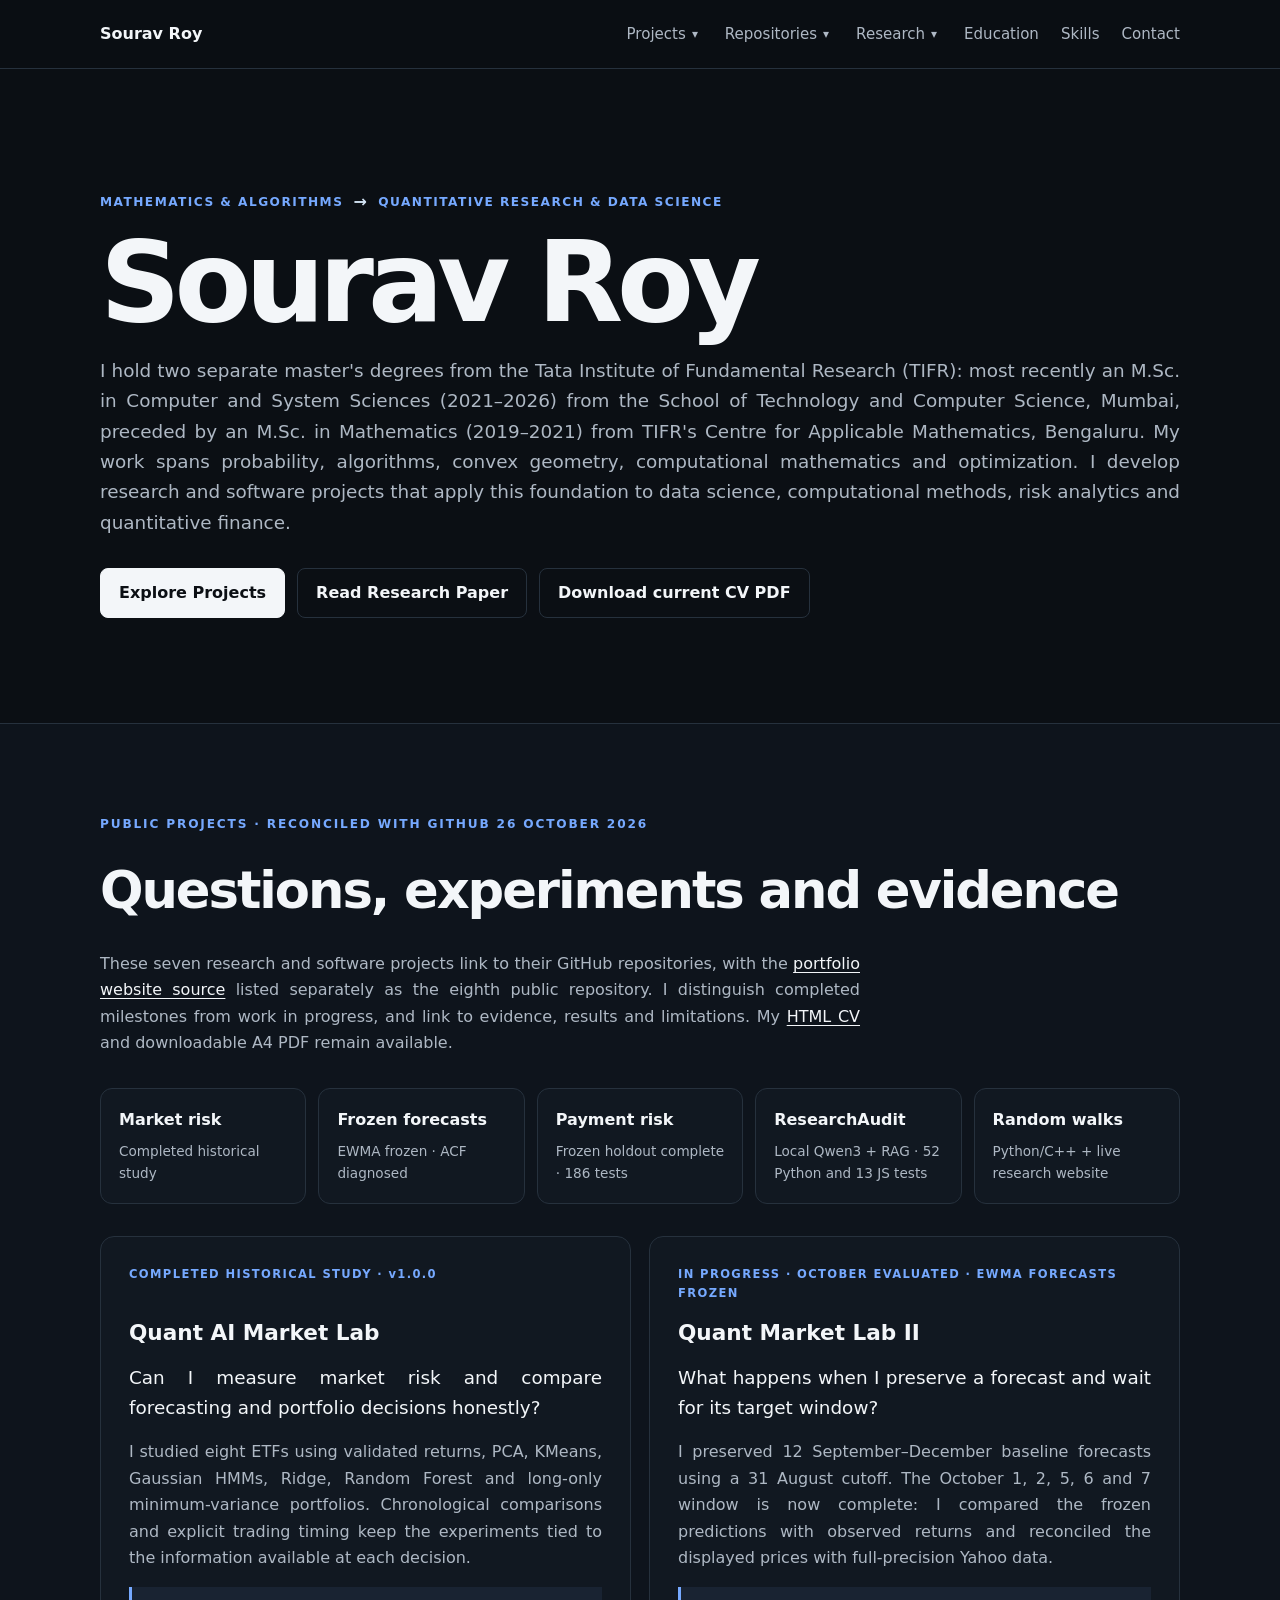
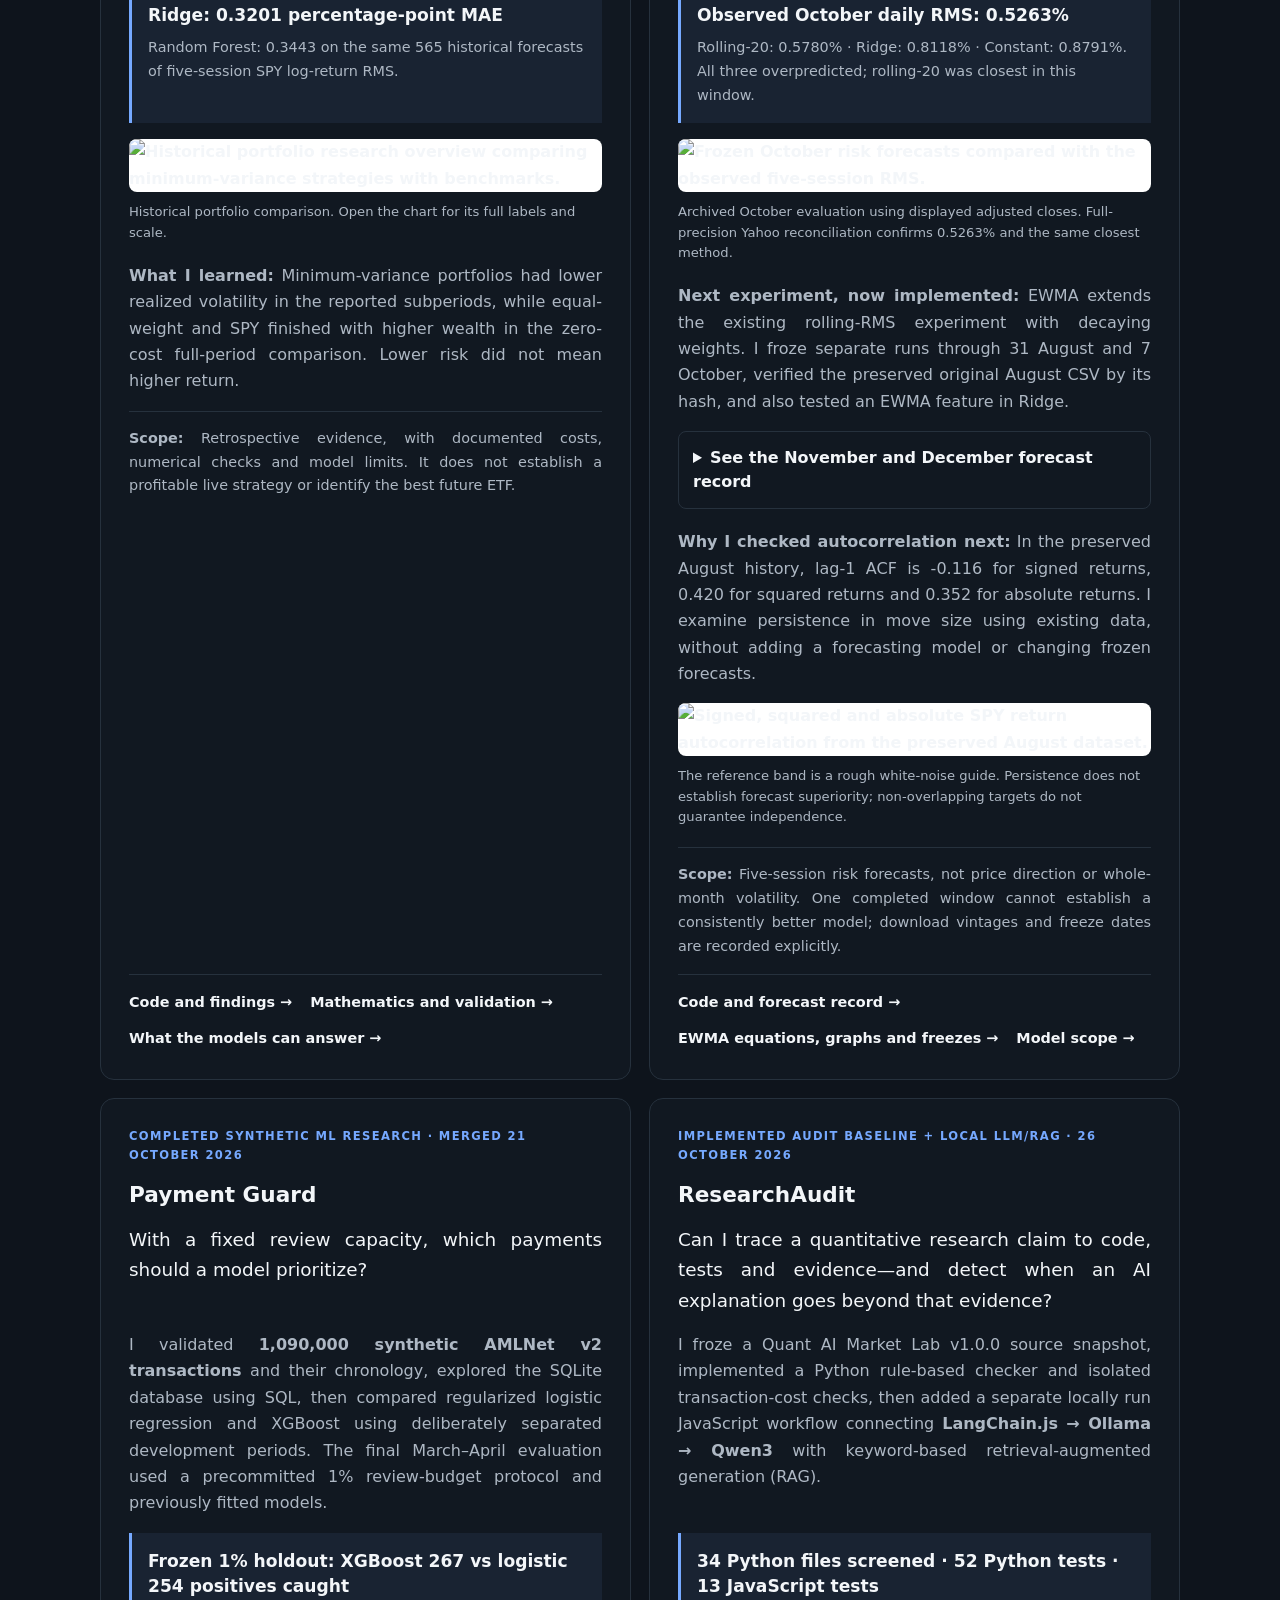
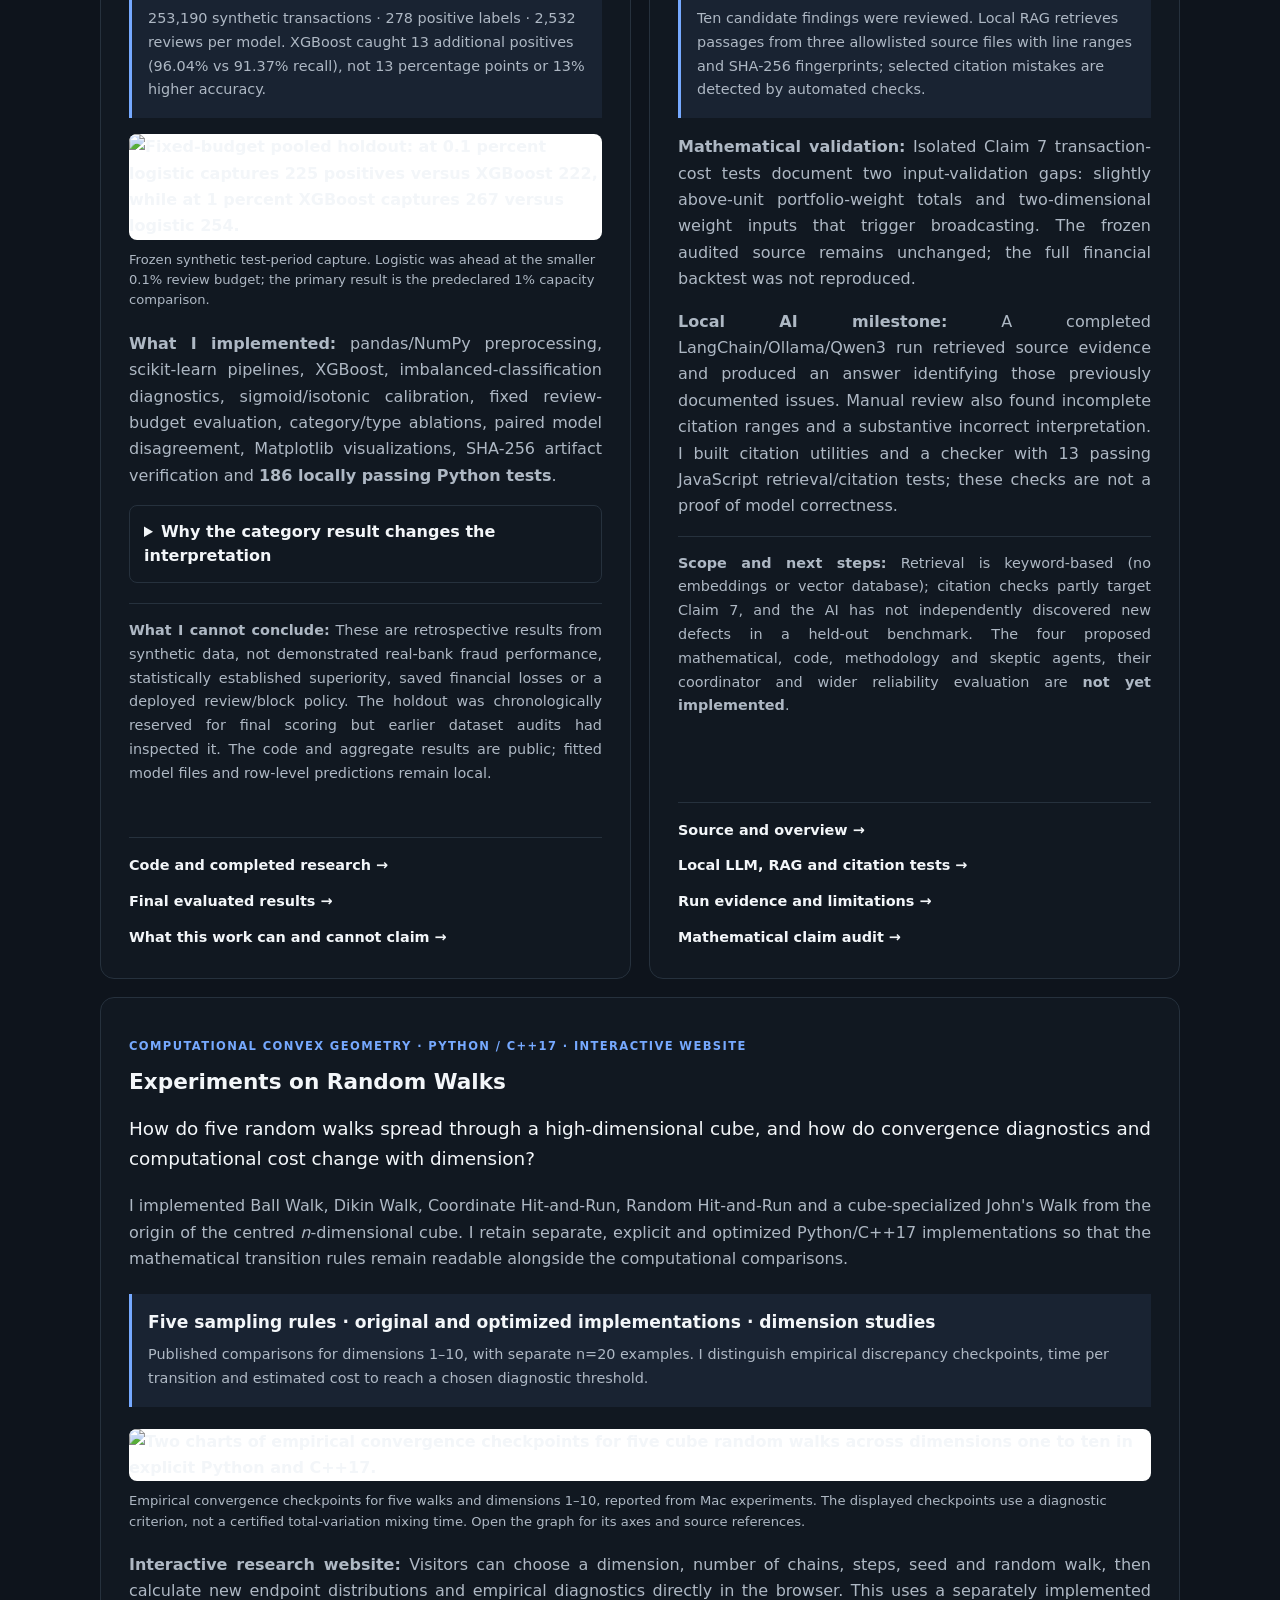
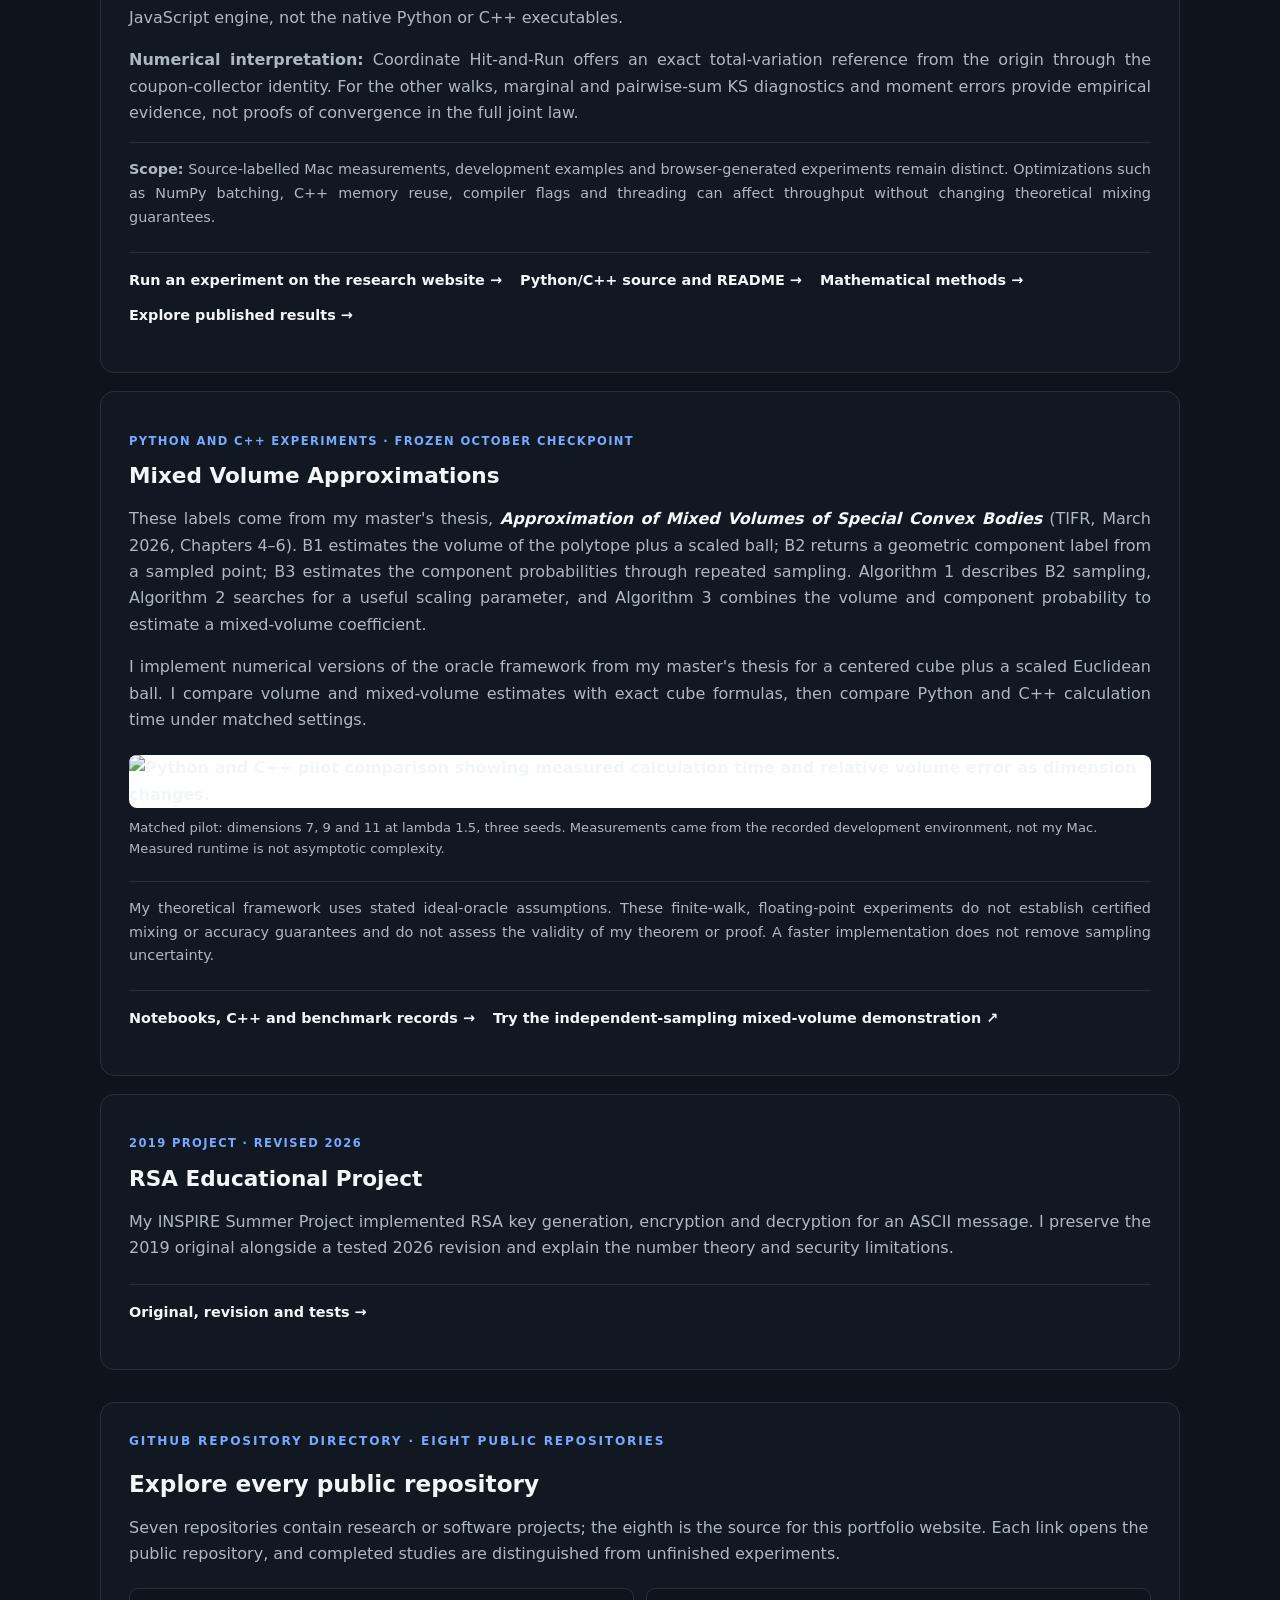
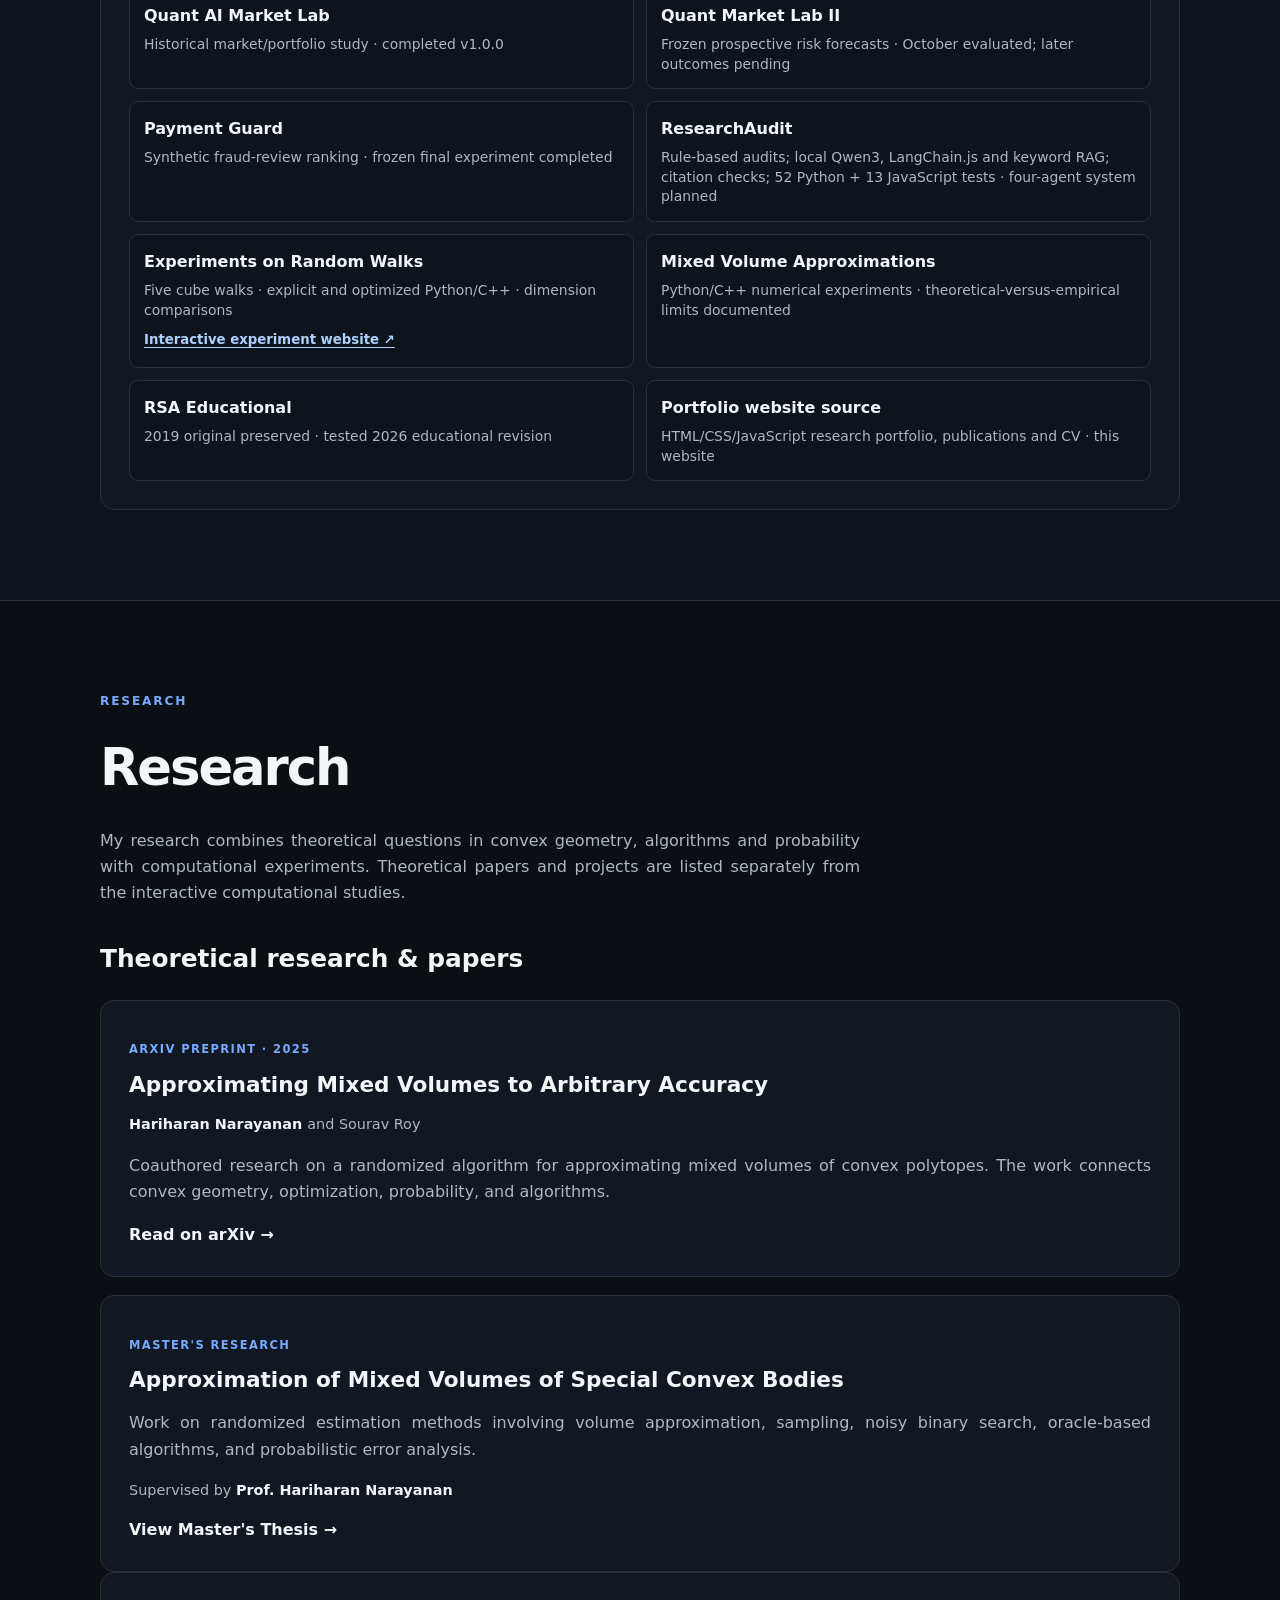
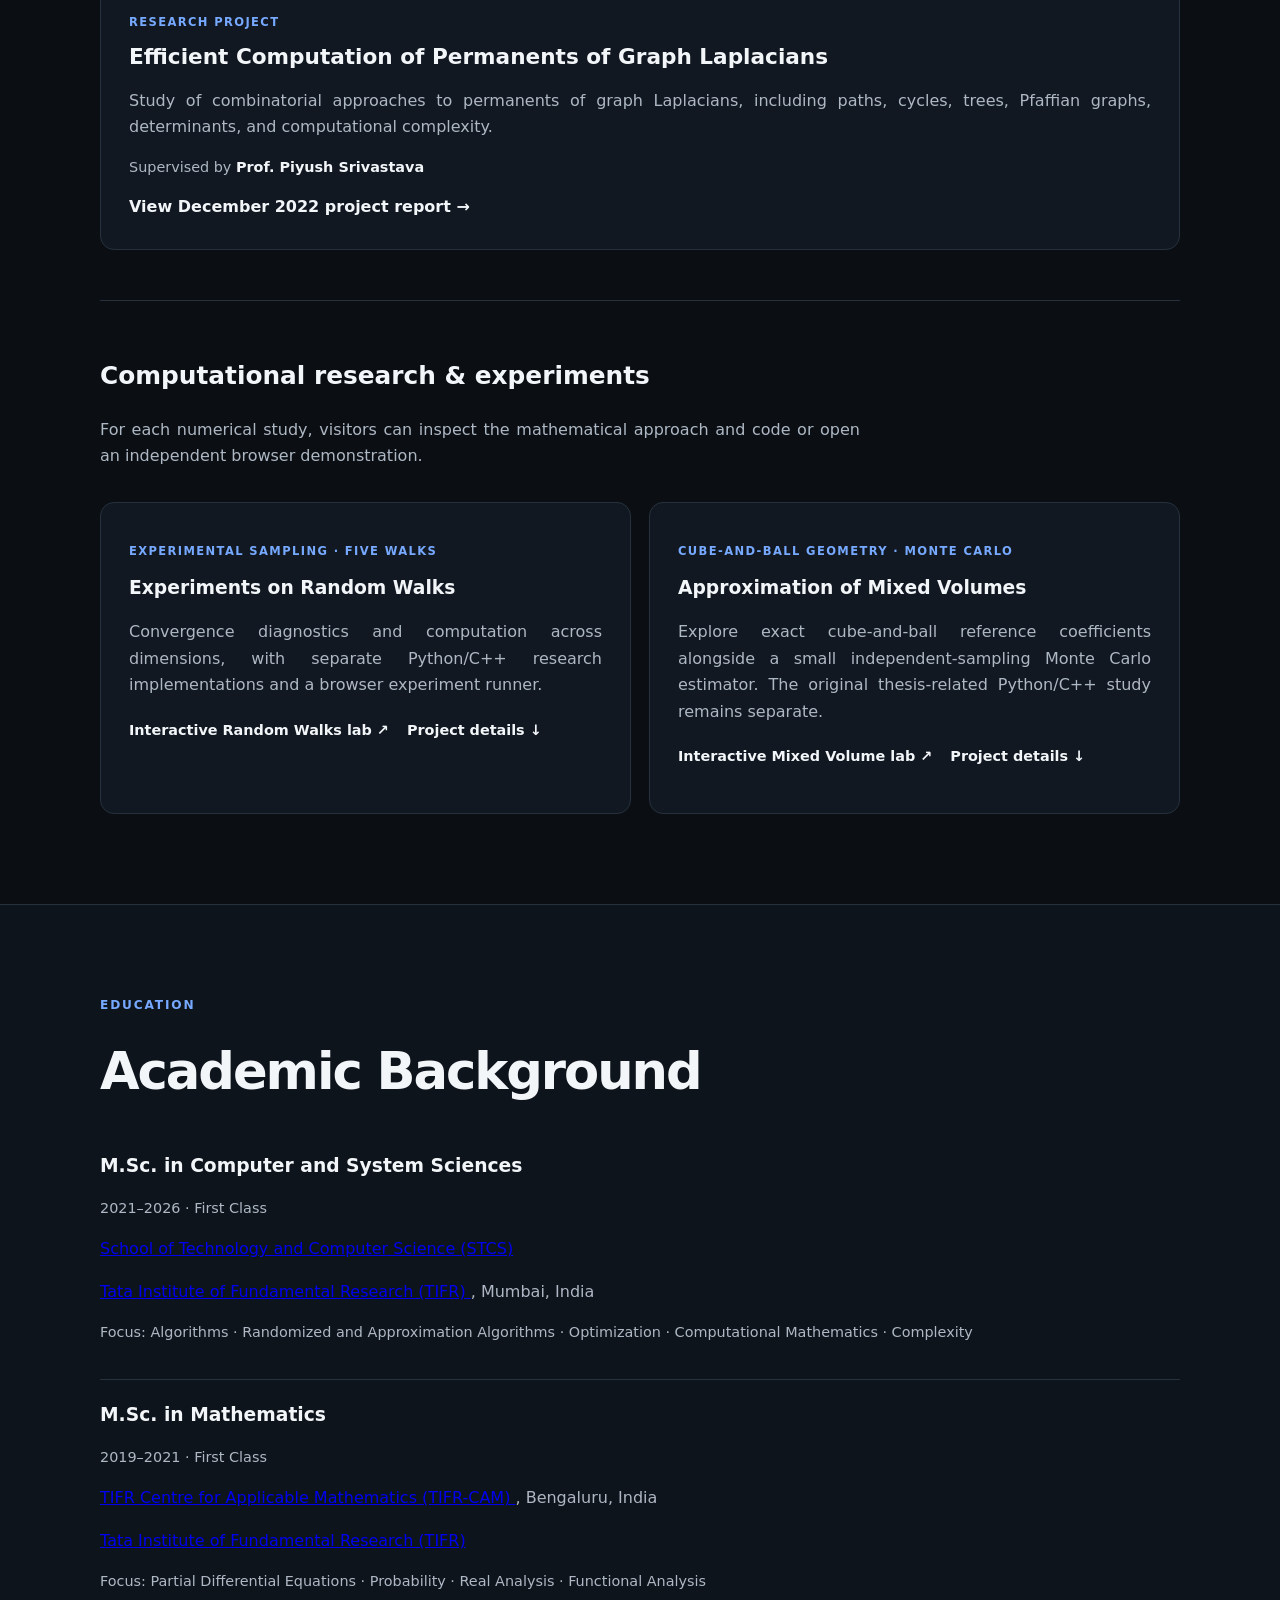
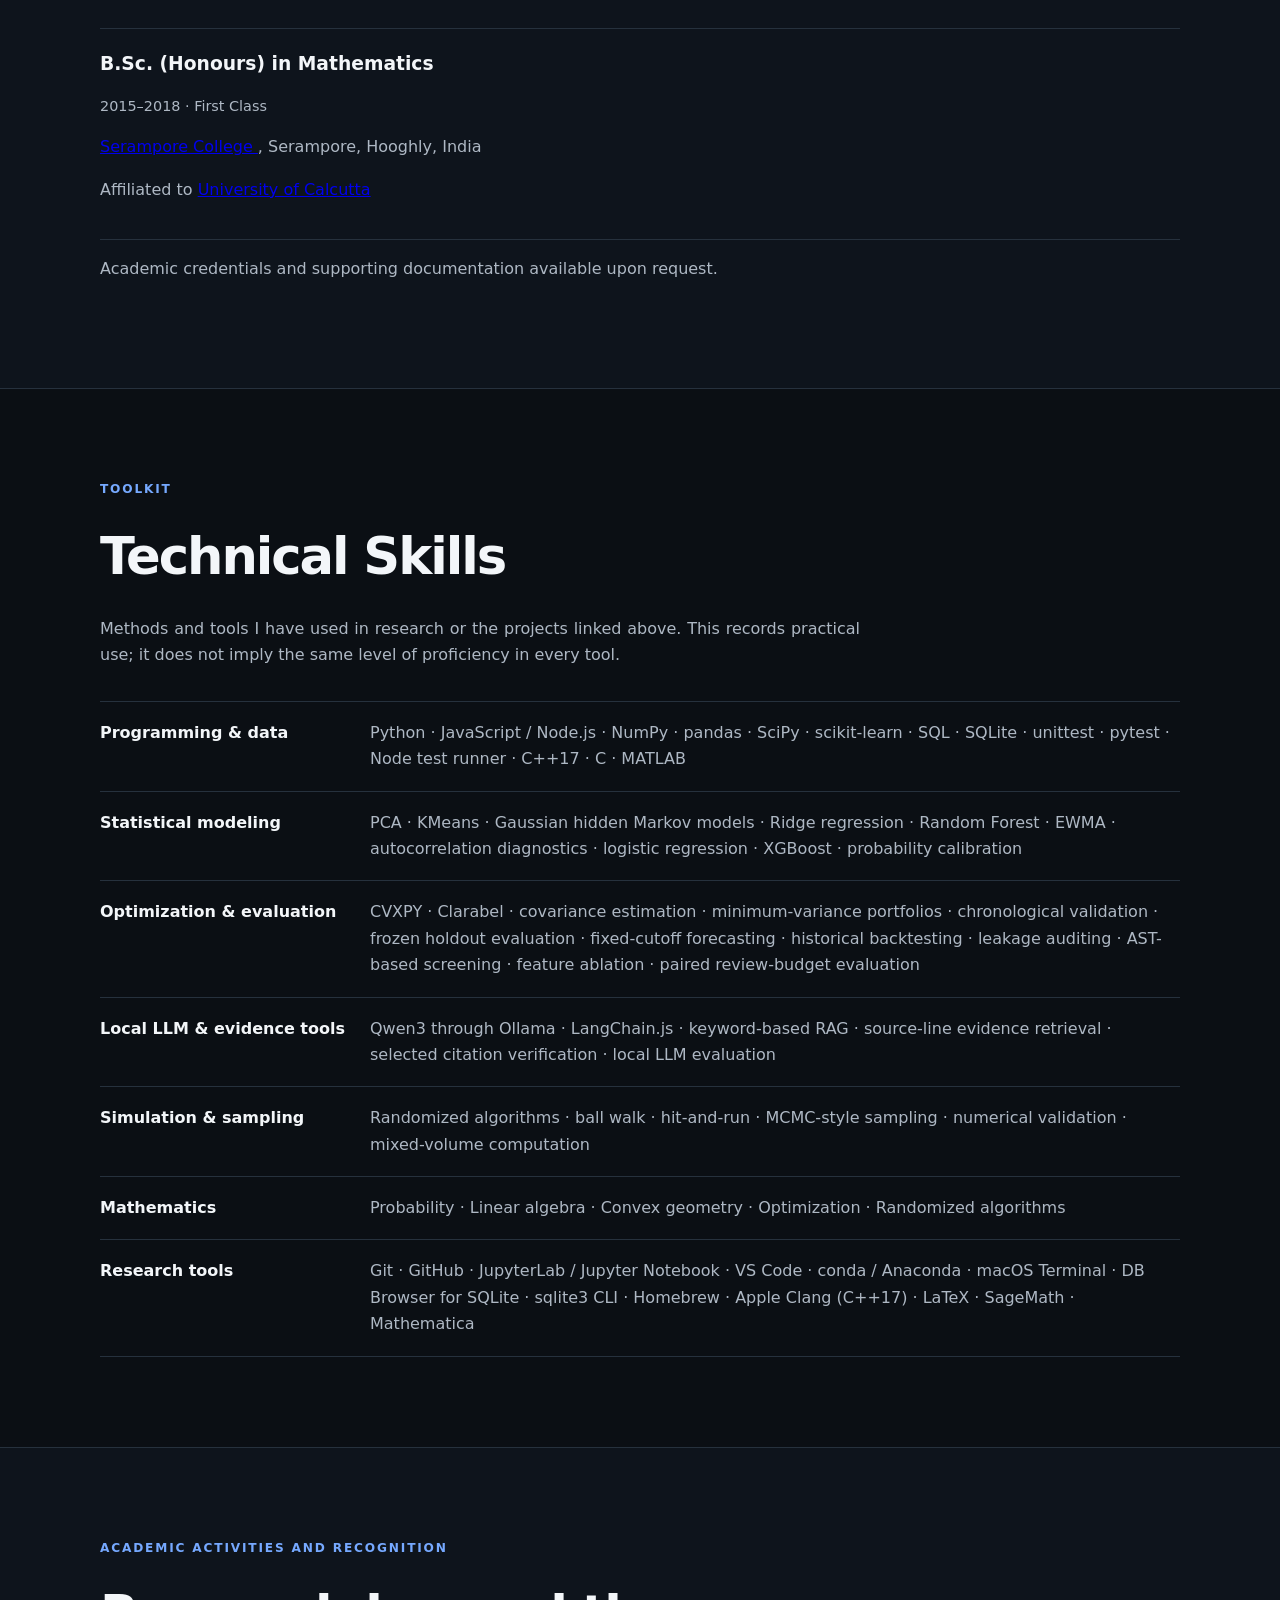
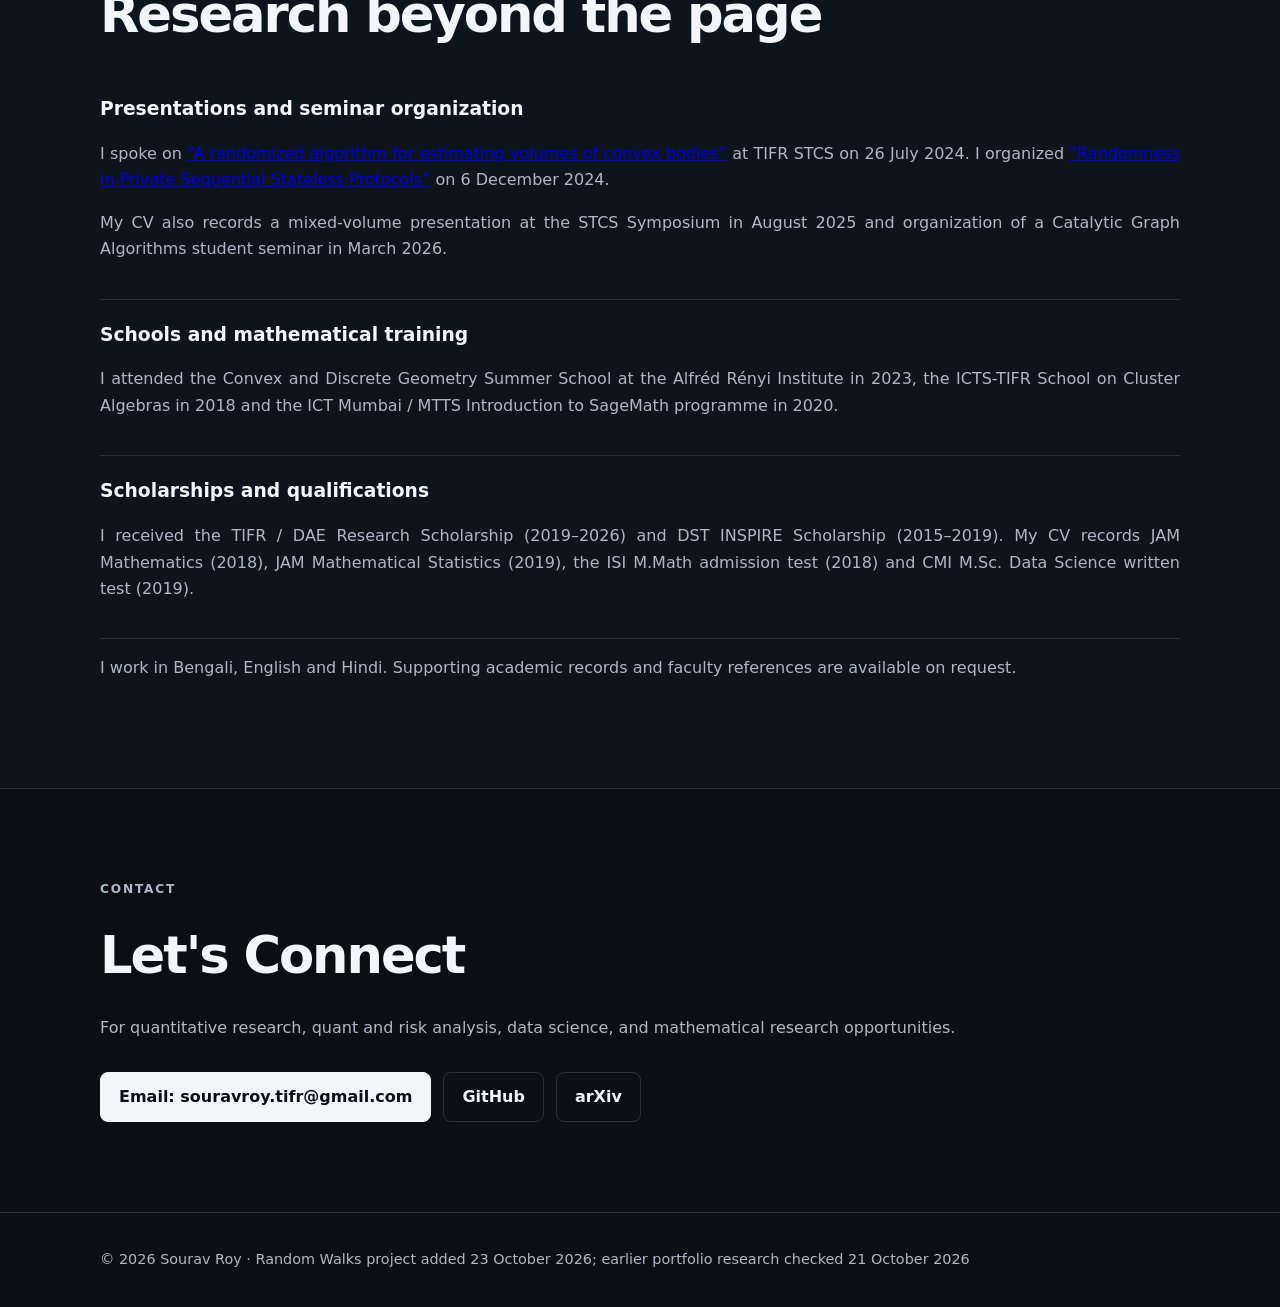
==== commit 5186b106: "Updated portfolio projects with verified October research milestones" ====
--- a/index.html
+++ b/index.html
@@ -3,7 +3,7 @@
 <head>
   <meta charset="UTF-8">
   <meta name="viewport" content="width=device-width, initial-scale=1.0">
-  <meta name="description" content="Sourav Roy — mathematics, computer and system sciences, randomized algorithms, convex geometry and computational research. Projects in Python, C++, random walks, data science, risk analytics and finance.">
+  <meta name="description" content="Sourav Roy — mathematical research, quantitative finance, risk analytics and reproducible computation. Explore Python/C++ random walks, mixed volumes, fraud-risk modeling, financial forecasting and ResearchAudit with local LLM, LangChain.js and RAG.">
   <title>Sourav Roy | Mathematics & Algorithms → Quantitative Research & Data Science</title>
   <link rel="stylesheet" href="style.css?v=20261024-cv-cleanup">
   <script src="nav.js" defer></script>
@@ -36,6 +36,7 @@
           <a href="#repo-random">Random Walks</a>
           <a href="#repo-mixed">Mixed Volume Approximations</a>
           <a href="#repo-rsa">RSA Educational</a>
+           <a href="#repo-portfolio">Portfolio website source</a>
         </div>
       </div>
       <div class="nav-item">
@@ -72,14 +73,14 @@
 
 <section id="projects" class="section alt">
 <div class="container">
-<p class="eyebrow">PUBLIC PROJECTS · RANDOM WALKS ADDED 23 OCTOBER 2026</p>
+<p class="eyebrow">PUBLIC PROJECTS · RECONCILED WITH GITHUB 26 OCTOBER 2026</p>
 <h2>Questions, experiments and evidence</h2>
-<p class="section-intro">These seven project entries link to the currently published GitHub repositories and distinguish completed research milestones from ongoing experiments. For each project I show measured results, implementation evidence and limits on what the result means. The <a href="cv.html">HTML CV</a> and downloadable A4 PDF reflect the updated Payment Guard research; the PDF was regenerated and validated by the site's publication workflow.</p>
+<p class="section-intro">These seven research and software projects link to their GitHub repositories, with the <a href="#repositories">portfolio website source</a> listed separately as the eighth public repository. I distinguish completed milestones from work in progress, and link to evidence, results and limitations. My <a href="cv.html">HTML CV</a> and downloadable A4 PDF remain available.</p>
 <div class="update-strip" aria-label="Current project milestones">
 <a href="#market-lab"><strong>Market risk</strong><span>Completed historical study</span></a>
 <a href="#market-lab-ii"><strong>Frozen forecasts</strong><span>EWMA frozen · ACF diagnosed</span></a>
 <a href="#paymentguard"><strong>Payment risk</strong><span>Frozen holdout complete · 186 tests</span></a>
-<a href="#researchaudit"><strong>Research checks</strong><span>Rule-based baseline published</span></a>
+<a href="#researchaudit"><strong>ResearchAudit</strong><span>Local Qwen3 + RAG · 52 Python and 13 JS tests</span></a>
 <a href="#random-walks"><strong>Random walks</strong><span>Python/C++ + live research website</span></a>
 </div>
 <div class="grid project-grid">
@@ -127,17 +128,17 @@
 <p class="card-links"><a href="https://github.com/Souravfrp/payment-guard">Code and completed research →</a><a href="https://github.com/Souravfrp/payment-guard/blob/main/docs/final_holdout_first_results.md">Final evaluated results →</a><a href="https://github.com/Souravfrp/payment-guard/blob/main/docs/what_this_project_can_and_cannot_claim.md">What this work can and cannot claim →</a></p>
 </article>
 <article class="card" id="researchaudit">
-<p class="tag">RULE-BASED BASELINE PUBLISHED · 10 OCTOBER 2026</p>
+<p class="tag">IMPLEMENTED AUDIT BASELINE + LOCAL LLM/RAG · 26 OCTOBER 2026</p>
 <h3>ResearchAudit</h3>
-<p class="project-question">What evidence supports a research claim, and what still needs checking?</p>
-<p>I froze Quant AI Market Lab v1.0.0 and built a Python rule-based checker that screens source patterns, records file coverage and produces reviewable reports. I also tested its isolated transaction-cost function.</p>
-<div class="result-box"><strong>34 Python files screened · 52 test methods passed</strong><span>10 candidate findings were triaged. Twenty designed examples run within one test; these are not independent detection-accuracy measurements.</span></div>
+<p class="project-question">Can I trace a quantitative research claim to code, tests and evidence—and detect when an AI explanation goes beyond that evidence?</p>
+<p>I froze a Quant AI Market Lab v1.0.0 source snapshot, implemented a Python rule-based checker and isolated transaction-cost checks, then added a separate locally run JavaScript workflow connecting <strong>LangChain.js → Ollama → Qwen3</strong> with keyword-based retrieval-augmented generation (RAG).</p>
+<div class="result-box"><strong>34 Python files screened · 52 Python tests · 13 JavaScript tests</strong><span>Ten candidate findings were reviewed. Local RAG retrieves passages from three allowlisted source files with line ranges and SHA-256 fingerprints; selected citation mistakes are detected by automated checks.</span></div>
 <div class="project-body">
-<p><strong>What I found:</strong> Claim 7 is supported for the tested cases, with two input-validation gaps: near-unit weight sums can overallocate, and two-dimensional weights can trigger broadcasting. I preserved the audited source and added tests that record these behaviours.</p>
-<p>The other six claims retain their provisional source-inspection labels. I confirmed no look-ahead error at the flagged locations; that does not certify the entire project as leakage-free.</p>
-<p class="scope"><strong>Limits and next step:</strong> I have not reproduced the full backtest numerical results or implemented the proposed multi-agent system. Variable-valued settings, aliased split imports and some seed paths remain checker blind spots. I need independent labelled cases and a second frozen target before claiming broader audit reliability.</p>
-</div>
-<p class="card-links"><a href="https://github.com/Souravfrp/research-audit">Published baseline →</a><a href="https://github.com/Souravfrp/research-audit/blob/main/claims/claim_07_transaction_costs.md">Claim 7 evidence and gaps →</a><a href="https://github.com/Souravfrp/research-audit/blob/main/docs/rule_based_checker.md">Rules and limitations →</a><a href="https://github.com/Souravfrp/research-audit/blob/main/results/rule_checker_triage.md">Reviewed findings →</a></p>
+<p><strong>Mathematical validation:</strong> Isolated Claim 7 transaction-cost tests document two input-validation gaps: slightly above-unit portfolio-weight totals and two-dimensional weight inputs that trigger broadcasting. The frozen audited source remains unchanged; the full financial backtest was not reproduced.</p>
+<p><strong>Local AI milestone:</strong> A completed LangChain/Ollama/Qwen3 run retrieved source evidence and produced an answer identifying those previously documented issues. Manual review also found incomplete citation ranges and a substantive incorrect interpretation. I built citation utilities and a checker with 13 passing JavaScript retrieval/citation tests; these checks are not a proof of model correctness.</p>
+<p class="scope"><strong>Scope and next steps:</strong> Retrieval is keyword-based (no embeddings or vector database); citation checks partly target Claim 7, and the AI has not independently discovered new defects in a held-out benchmark. The four proposed mathematical, code, methodology and skeptic agents, their coordinator and wider reliability evaluation are <strong>not yet implemented</strong>.</p>
+</div>
+<p class="card-links"><a href="https://github.com/Souravfrp/research-audit">Source and overview →</a><a href="https://github.com/Souravfrp/research-audit/tree/main/integrations/langchain-ollama-js">Local LLM, RAG and citation tests →</a><a href="https://github.com/Souravfrp/research-audit/blob/main/docs/local_llm_trial_2026-10-24.md">Run evidence and limitations →</a><a href="https://github.com/Souravfrp/research-audit/blob/main/claims/claim_07_transaction_costs.md">Mathematical claim audit →</a></p>
 </article>
 <article class="card supplementary" id="random-walks">
 <p class="tag">COMPUTATIONAL CONVEX GEOMETRY · PYTHON / C++17 · INTERACTIVE WEBSITE</p>
@@ -177,17 +178,18 @@
 </article>
 </div>
 <aside id="repositories" class="repo-directory" aria-labelledby="repo-list-title">
-<p class="eyebrow">GITHUB PROJECT DIRECTORY · SEVEN RESEARCH AND SOFTWARE REPOSITORIES</p>
+<p class="eyebrow">GITHUB REPOSITORY DIRECTORY · EIGHT PUBLIC REPOSITORIES</p>
 <h3 id="repo-list-title">Explore every public repository</h3>
-<p>Each project link opens the repository's current <code>main</code> branch. I keep completed studies separate from experiments still awaiting outcomes.</p>
+<p>Seven repositories contain research or software projects; the eighth is the source for this portfolio website. Each link opens the public repository, and completed studies are distinguished from unfinished experiments.</p>
 <ul>
 <li id="repo-quant-ai"><a href="https://github.com/Souravfrp/quant-ai-market-lab">Quant AI Market Lab</a><span>Historical market/portfolio study · completed v1.0.0</span></li>
 <li id="repo-quant-ii"><a href="https://github.com/Souravfrp/quant-market-lab-ii">Quant Market Lab II</a><span>Frozen prospective risk forecasts · October evaluated; later outcomes pending</span></li>
 <li id="repo-payment"><a href="https://github.com/Souravfrp/payment-guard">Payment Guard</a><span>Synthetic fraud-review ranking · frozen final experiment completed</span></li>
-<li id="repo-audit"><a href="https://github.com/Souravfrp/research-audit">ResearchAudit</a><span>AST/rule-based research checker · multi-agent implementation pending</span></li>
+<li id="repo-audit"><a href="https://github.com/Souravfrp/research-audit">ResearchAudit</a><span>Rule-based audits; local Qwen3, LangChain.js and keyword RAG; citation checks; 52 Python + 13 JavaScript tests · four-agent system planned</span></li>
 <li id="repo-random"><a href="https://github.com/Souravfrp/Experiments-on-Random-Walks">Experiments on Random Walks</a><span>Five cube walks · explicit and optimized Python/C++ · dimension comparisons</span><a class="demo-link" href="https://souravfrp.github.io/Experiments-on-Random-Walks/#run-experiment">Interactive experiment website ↗</a></li>
 <li id="repo-mixed"><a href="https://github.com/Souravfrp/estimates-of-mixed-volume-components">Mixed Volume Approximations</a><span>Python/C++ numerical experiments · theoretical-versus-empirical limits documented</span></li>
 <li id="repo-rsa"><a href="https://github.com/Souravfrp/rsa-educational">RSA Educational</a><span>2019 original preserved · tested 2026 educational revision</span></li>
+<li id="repo-portfolio"><a href="https://github.com/Souravfrp/Souravfrp.github.io">Portfolio website source</a><span>HTML/CSS/JavaScript research portfolio, publications and CV · this website</span></li>
 </ul>
 </aside>
 </div></section>
@@ -411,9 +413,10 @@
 <p class="eyebrow">TOOLKIT</p><h2>Technical Skills</h2>
 <p class="section-intro">Methods and tools I have used in research or the projects linked above. This records practical use; it does not imply the same level of proficiency in every tool.</p>
 <div class="skills">
-<div><strong>Programming &amp; data</strong><span>Python · NumPy · pandas · SciPy · scikit-learn · SQL · SQLite · Python unittest · pytest · C++17 · C · MATLAB</span></div>
+<div><strong>Programming &amp; data</strong><span>Python · JavaScript / Node.js · NumPy · pandas · SciPy · scikit-learn · SQL · SQLite · unittest · pytest · Node test runner · C++17 · C · MATLAB</span></div>
 <div><strong>Statistical modeling</strong><span>PCA · KMeans · Gaussian hidden Markov models · Ridge regression · Random Forest · EWMA · autocorrelation diagnostics · logistic regression · XGBoost · probability calibration</span></div>
 <div><strong>Optimization &amp; evaluation</strong><span>CVXPY · Clarabel · covariance estimation · minimum-variance portfolios · chronological validation · frozen holdout evaluation · fixed-cutoff forecasting · historical backtesting · leakage auditing · AST-based screening · feature ablation · paired review-budget evaluation</span></div>
+<div><strong>Local LLM &amp; evidence tools</strong><span>Qwen3 through Ollama · LangChain.js · keyword-based RAG · source-line evidence retrieval · selected citation verification · local LLM evaluation</span></div>
 <div><strong>Simulation &amp; sampling</strong><span>Randomized algorithms · ball walk · hit-and-run · MCMC-style sampling · numerical validation · mixed-volume computation</span></div>
 <div><strong>Mathematics</strong><span>Probability · Linear algebra · Convex geometry · Optimization · Randomized algorithms</span></div>
 <div><strong>Research tools</strong><span>Git · GitHub · JupyterLab / Jupyter Notebook · VS Code · conda / Anaconda · macOS Terminal · DB Browser for SQLite · sqlite3 CLI · Homebrew · Apple Clang (C++17) · LaTeX · SageMath · Mathematica</span></div>
--- a/style.css
+++ b/style.css
@@ -112,16 +112,6 @@
 #random-walks{scroll-margin-top:110px}
 @media(max-width:900px){.update-strip a:last-child:nth-child(odd){grid-column:1/-1}}
 
-/* Small research icon replaces the formerly oversized homepage graph preview. */
-.hero-research-links{display:flex;gap:10px 18px;align-items:center;flex-wrap:wrap;margin:0 0 24px}
-.hero-mini-link{display:inline-flex;align-items:center;gap:9px;color:#c7dcff;border:1px solid #456993;padding:9px 13px;border-radius:999px;background:rgba(118,169,255,.07);font-size:.89rem;line-height:1.3;font-weight:700;text-decoration:none}
-.hero-mini-link svg{flex:0 0 20px;color:#9bc5ff}
-.hero-mini-link:hover{background:rgba(118,169,255,.16);border-color:#8cbbfa}
-.hero-mini-source{font-size:.83rem;color:var(--muted);text-decoration:none}
-.hero-mini-source:hover{color:var(--text);text-decoration:underline;text-underline-offset:3px}
-.hero .lead{max-width:900px}
-@media(max-width:720px){.hero-research-links{align-items:flex-start}.hero-mini-link{font-size:.83rem}.hero-mini-source{padding:5px 0}}
-
 /* Short dropdown shortcuts in the existing navigation bar. */
 .nav-inner{position:relative}
 .main-nav{align-items:center}
